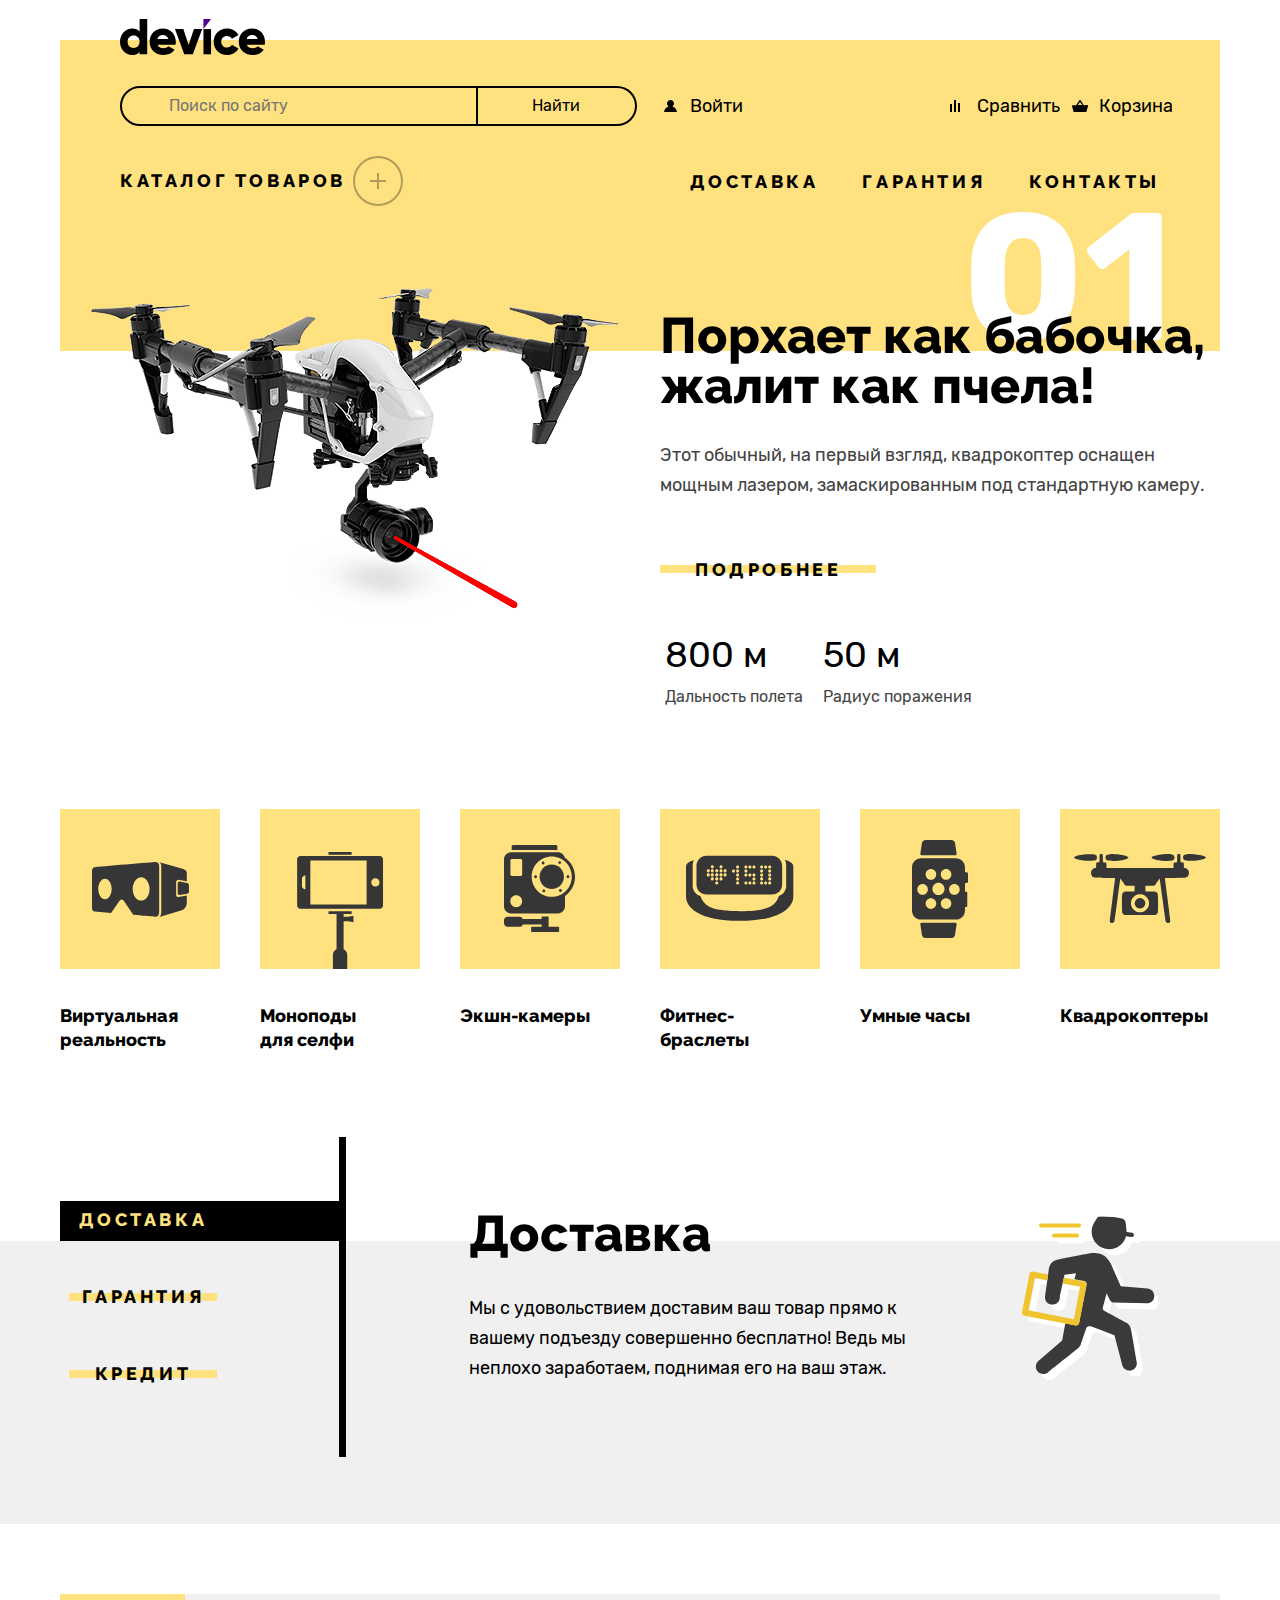
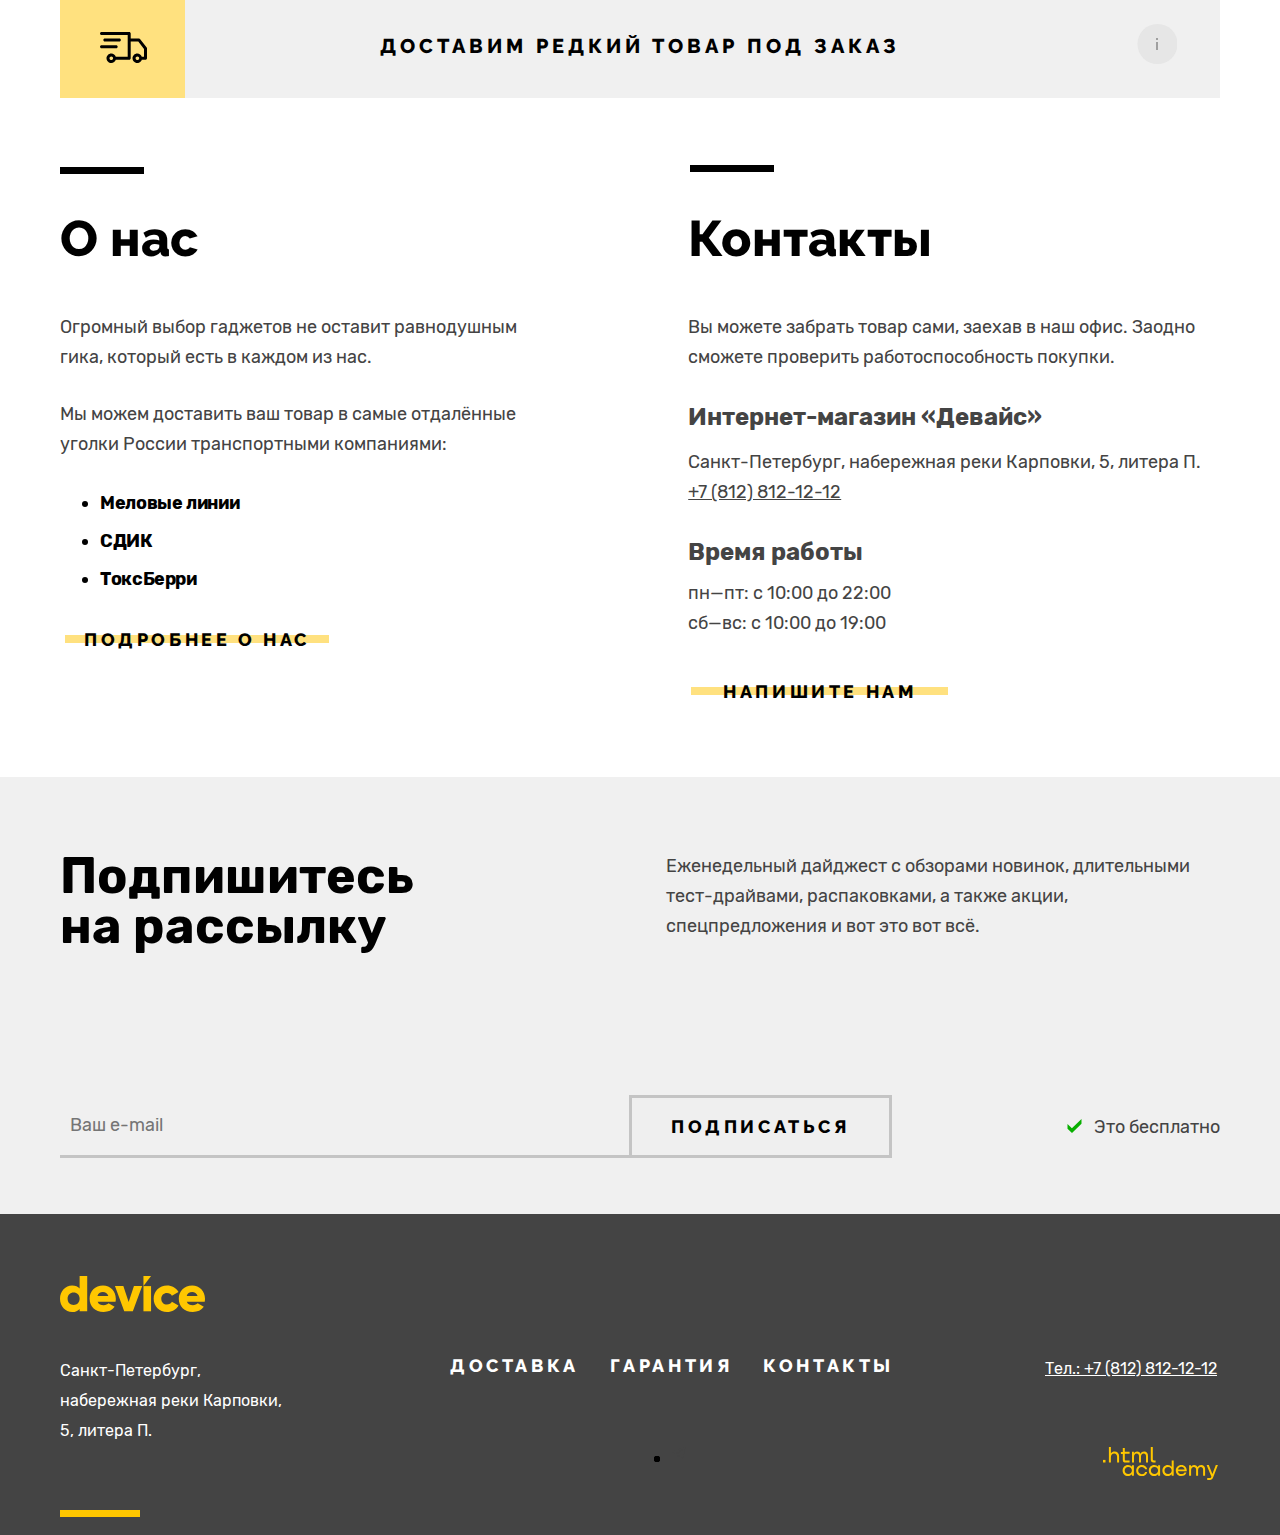
==== index.html @ f285e2df "all" ====
<!DOCTYPE html>
<html lang="ru">

<head>
  <meta charset="utf-8">
  <title>HTML Academy: Девайс</title>
  <link rel="stylesheet" href="styles/styles.css">
</head>

<body>
  <header class="page-header">
    <a class="logo-link" href="#">
      <img class="logo" src="images/logo_header.svg" alt="Логотип Device.">
    </a>
    <nav class="navigation">
      <div class="search-line">
        <form action="#" class="search-form">
          <input class="search-input" type="text" name="search-text" placeholder="Поиск по сайту">
          <button type="submit" class="search-button">Найти</button>
        </form>
        <ul class="user-menu">
          <li class="user-item-enter">
            <a href="" class="user-link user--enter">Войти</a>
          </li>
          <ul class="basket-item">
            <li class="user-item">
              <a href="" class="user-link user--compare">Сравнить</a>
            </li>
            <li class="user-item">
              <a href="" class="user-link user--basket">Корзина</a>
            </ul>
          </li>
        </ul>
      </div>
      <div class="navigation-block">
        <div class="catalog-block">
          <a href="#" class="catalog-link catalog--plus">Каталог товаров</a>
          <div class="subcatalog">
            <ul class="subcatalog-list">
              <li class="subcatalog-item">
                <a href="#" class="subcatalog-link">Виртуальная реальность</a>
              </li>
              <li class="subcatalog-item">
                <a href="#" class="subcatalog-link">Моноподы для cелфи</a>
              </li>
              <li class="subcatalog-item">
                <a href="#" class="subcatalog-link">Экшн-камеры</a>
              </li>
            </ul>
            <ul class="subcatalog-list">
              <li class="subcatalog-item">
                <a href="#" class="subcatalog-link">Фитнес-браслеты</a>
              </li>
              <li class="subcatalog-item">
                <a href="#" class="subcatalog-link">Умные часы</a>
              </li>
            </ul>
            <ul class="subcatalog-list">
              <li class="subcatalog-item">
                <a href="#" class="subcatalog-link">Квадрокоптеры</a>
              </li>
            </ul>
          </div>
        </div>
        <ul class="navigation-service">
          <li class="navigation-service-item">
            <a href="#" class="navigation-service-link">Доставка</a>
          </li>
          <li class="navigation-service-item">
            <a href="#" class="navigation-service-link">Гарантия</a>
          </li>
          <li class="navigation-service-item">
            <a href="#" class="navigation-service-link">Контакты</a>
          </li>
        </ul>
      </div>
    </nav>
  </header>
  <main class="main-index">
    <h1 class="visually-hidden">Магазин квадрокопторов Девайс</h1>
    <section class="welcome">
      <h2 class="visually-hidden">Предложения недели</h2>
      <div class="slider-container">
        <ul class="slider-list">
          <li class="slider-screen slider-screen-active">
            <span class="slider-number">01</span>
            <div class="slider-image-block">
              <img src="images/slider-1.png" alt="Кадрокоптер Девайс" class="slider-image" width="560" height="560">
            </div>
            <div class="slider-text-block">
              <p class="slider-text">Порхает как бабочка, жалит как пчела!</p>
              <p class="slider-description">Этот обычный, на первый взгляд, квадрокоптер оснащен мощным лазером,
                замаскированным под стандартную камеру. </p>
              <a href="" class="slider-link">Подробнее</a>
              <dl class="slider-parameters">
                <div class="slider-parameter">
                  <dt class="parameter-name">Дальность полета</dt>
                  <dd class="parameter-value">800 м</dd>
                </div>
                <div class="slider-parameter">
                  <dt class="parameter-name">Радиус поражения</dt>
                  <dd class="parameter-value">50 м</dd>
                </div>
              </dl>
            </div>
          </li>
          <li class="slider-screen">
            <span class="slider-number">02</span>
            <div class="slider-image-block">
              <img src="images/slider-2.png" alt="slider-2" class="slider-image" width="560px" height="560px">
            </div>
            <div class="slider-text-block">
              <p class="slider-text">Худеем правильно!</p>
              <p class="slider-description">Мотивирующие фитнес-браслеты помогут найти в себе силы не пропускать
                занятия и соблюдать диету.</p>
              <a href="" class="slider-link">Подробнее</a>
              <dl class="slider-parameters">
                <div class="slider-parameter">
                  <dt class="parameter-name">Без подзарядки</dt>
                  <dd class="parameter-value">48 часов</dd>
                </div>
              </dl>
            </div>
          </li>
          <li class="slider-screen">
            <span class="slider-number">03</span>
            <div class="slider-image-block">
              <img src="images/slider-3.png" alt="slider-3" class="slider-image" width="560px" height="560px">
            </div>
            <div class="slider-text-block">
              <p class="slider-text">Делай селфи, как Бен Стиллер!</p>
              <p class="slider-description">Самая длинная палка для селфи доступна в нашем магазине. Восемь (Восемь,
                Карл!) метров длиной и весом всего 5 кг.</p>
              <a href="" class="slider-link">Подробнее</a>
              <dl class="slider-parameters">
                <div class="slider-parameter">
                  <dt class="parameter-name">Длина палки</dt>
                  <dd class="parameter-value">8,5 м</dd>
                </div>
                <div class="slider-parameter">
                  <dt class="parameter-name">Вес палки</dt>
                  <dd class="parameter-value">5кг</dd>
                </div>
                <div class="slider-parameter">
                  <dt class="parameter-name">Материал</dt>
                  <dd class="parameter-value">Карбон</dd>
                </div>
              </dl>
            </div>
          </li>
        </ul>
        <button class="slider-left" type="button">
          <span class="visually-hidden">Показать предыдущий слайд</span>
        </button>
        <button class="slider-right" type="button">
          <span class="visually-hidden">Показать следующий слайд</span>
        </button>
        <ul class="bullits">
          <li class="bullit-item">
            <button class="button">
              <span class="visually-hidden">Открыть 1-й экран слайдера</span>
            </button>
          </li>
          <li class="bullit-item">
            <button class="button">
              <span class="visually-hidden">Открыть 2-й экран слайдера</span>
            </button>
          </li>
          <li class="bullit-item">
            <button class="button">
              <span class="visually-hidden">Открыть 3-й экран слайдера</span>
            </button>
          </li>
        </ul>
      </div>
    </section>
    <section class="assortment">
      <h2 class="visually-hidden">Ассортимент</h2>
      <ul class="assortment-list">
        <li class="assortment-item ">
          <a href="#" class="assortment-link assortment--vr">Виртуальная реальность</a>
        </li>
        <li class="assortment-item">
          <a href="#" class="assortment-link assortment--stick">Моноподы для&nbsp;селфи</a>
        </li>
        <li class="assortment-item">
          <a href="#" class="assortment-link  assortment--camera">Экшн-камеры</a>
        </li>
        <li class="assortment-item">
          <a href="#" class="assortment-link assortment--fitness">Фитнес-браслеты</a>
        </li>
        <li class="assortment-item">
          <a href="#" class="assortment-link assortment--watch">Умные часы</a>
        </li>
        <li class="assortment-item">
          <a href="#" class="assortment-link assortment--quadrocopter">Квадрокоптеры</a>
        </li>
      </ul>
    </section>
    <section class="delivery">
        <div class="delivery-box">
          <div class="delivery-flex-box">
            <h2 class="visually-hidden">Описание услуг</h2>
            <ul class="delivery-list">
              <span class="delivery-partition"></span>
              <li class="delivery-item">
                <button class="delivery-button delivery-button-current">Доставка</button>
              </li>
              <li class="delivery-item">
                <button class="delivery-button">Гарантия</button>
              </li>
              <li class="delivery-item">
                <button class="delivery-button">Кредит</button>
              </li>
            </ul>
            <ul class="delivery-screens">
              <li class="delivery-item delivery-item-active">
                <h3 class="delivery-title">Доставка</h3>
                <p class="delivery-text">Мы с удовольствием доставим ваш товар прямо
                  к вашему подъезду совершенно бесплатно! Ведь
                  мы неплохо заработаем, поднимая его на ваш этаж.</p>
              </li>
              <!--<li class="delivery-item">
              <h3 class="delivery-title"></h3>
              <p class="delivery-text"></p>
            </li>
            <li class="delivery-item">
              <h3 class="delivery-title"></h3>
              <p class="delivery-text"></p>!-->
              </li>
            </ul>
            <span class="delivery-active-image"></span>
          </div>
        </div>
    </section>
    <section class="delivery-rare">
      <a class="delivery-rare-link" href="">Доставим редкий товар под заказ</a>
    </section>
    <section class="info-contacts">
      <div class="info-contact">
        <section class="info">
          <h2 class="info-about">О нас</h2>
          <p class="info-description">Огромный выбор гаджетов не оставит равнодушным гика, который есть в каждом из
            нас.
          </p>
          <p class="info-description">Мы можем доставить ваш товар в самые отдалённые уголки России транспортными
            компаниями:</p>
          <ul class="info-list-more">
            <li class="info-item-more">
              Меловые линии
            </li>
            <li class="info-item-more">
              СДИК
            </li>
            <li class="info-item-more">
              ТоксБерри
            </li>
          </ul>
          <a class="info-more-detailed" href="#">Подробнее о нас</a>
        </section>
        <section class="contacts">
          <h2 class="contacts-title">Контакты</h2>
          <p class="contacts-text">Вы можете забрать товар сами, заехав в наш офис.
            Заодно сможете проверить работоспособность покупки. </p>
          <h3 class="contacts-desc">Интернет-магазин «Девайс»</h3>
          <address>
            <p class="contacts-address">Санкт-Петербург, набережная реки Карповки, 5, литера П.</p>
            <a class="contacts-phone" href="tel:+78128121212">+7 (812) 812-12-12</a>
            <h3 class="contacts-time">Время работы</h3>
            <ul class="contacts-list">
              <li class="contacts-item-time">пн—пт: с 10:00 до 22:00</li>
              <li class="contacts-item-time">сб—вс: с 10:00 до 19:00</li>
            </ul>
            <a class="contacts-button" href="#">Напишите нам</a>
          </address>
        </section>
      </div>
    </section>
    <section class="mailing">
      <div class="mailing-width">
        <div class="mailing-text-title">
          <h2 class="visually-hidden">Рассылка</h2>
          <h3 class="mailing-title">Подпишитесь на рассылку</h3>
          <p class="mailing-text">Еженедельный дайджест с обзорами новинок, длительными тест-драйвами, распаковками, а
            также акции, спецпредложения и вот это вот всё.</p>
        </div>
        <div class="mailing-button-free">
          <form class="mailing-form" action="https://echo.htmlacademy.ru/" method="post">
            <input class="email-input" name="email" type="text" placeholder="Ваш e-mail" required>
            <button type="submit" class="mailing-button">Подписаться</button>
          </form>
          <p class="mailing-free">Это бесплатно</p>
        </div>
      </div>
    </section>
  </main>
  <footer class="page-footer">
    <div class="page-footer-width">
      <div class="page-footer-box">
        <section class="page-footer-address">
          <img class="page-footer-logo" src="images/logo_footer.svg" alt="Логотип Device.">
          <address class="page-footer-address-more">Санкт-Петербург, набережная реки Карповки, 5, литера П.</address>
          <span class="footer-strip"></span>
        </section>
        <section class="footer-navigation-social">
          <ul class="footer-navigation-list footer-navigation-contacts">
            <li class="footer-navigation-item">
              <a class=footer-navigation-link href="#">Доставка</a>
            </li>
            <li class="footer-navigation-item">
              <a class=footer-navigation-link href="#">Гарантия</a>
            </li>
            <li class="footer-navigation-item">
              <a class=footer-navigation-link href="#">Контакты</a>
            </li>
          </ul>
          <ul class="footer-social-list">
            <li class="footer-social-item">
              <a class="footer-button" href="#">
                <span class="visually-hidden">Телеграм</span>
              </a>
            </li>
            <li class="footer-social-item">
              <a class="button" href="#">
                <span class="visually-hidden">YouTube</span>
              </a>
            </li>
            <li class="footer-social-item">
              <a class="button" href="#">
                <span class="visually-hidden">Твитер</span>
              </a>
            </li>
          </ul>
        </section>
        <ul class="footer-phone">
          <li class="footer-phone-item">
            <a class="contacts-phone" href="tel:+78128121212">Тел.: +7 (812) 812-12-12</a>
          </li>
          <li class="footer-phone-item">
            <a class="htmlacademy-link" href="https://htmlacademy.ru/"></a>
          </li>
        </ul>
      </div>
    </div>
  </footer>
</body>

</html>
---- styles/styles.css ----
@font-face {
  font-family: "Raleway";
  font-style: normal;
  font-weight: 800;
  src: url("../fonts/raleway/raleway-800.woff2") format("woff2");
  font-display: swap;
}

@font-face {
  font-family: "Rubik";
  font-style: normal;
  font-weight: 700;
  src: url("../fonts/rubik/rubik-700.woff2") format("woff2");
  font-display: swap;
}

@font-face {
  font-family: "Rubik";
  font-style: normal;
  font-weight: 400;
  src: url("../fonts/rubik/rubik-400.woff2") format("woff2");
  font-display: swap;
}

html {
  height: 100%;
}

body {
  display: flex;
  flex-direction: column;
  min-height: 100%;
  font-family: "Rubik", "Arial", sans-serif;
  font-size: 18px;
  font-weight: 400;
  line-height: 30px;
  margin: 0;
  padding: 0;
}

.visually-hidden {
  position: absolute;
  width: 1px;
  height: 1px;
  margin: -1px;
  border: 0;
  padding: 0;
  white-space: nowrap;
  clip-path: inset(100%);
  clip: rect(0 0 0 0);
  overflow: hidden;
}

.page-header {
  background-color: #ffe17f;
  width: 1160px;
  margin: 0 auto;
  position: relative;
  padding: 86px 0 0 0;
  z-index: 50;
}

.page-header::before {
  content: "";
  width: 100%;
  height: 40px;
  position: absolute;
  top: 0;
  left: 0;
  background-color: #ffffff;
}

.logo-link {
  position: absolute;
  top: 19px;
  left: 60px;
}

.logo {
}

.navigation {
  width: 1040px;
  margin: 0 auto;
}

.search-line {
  display: flex;
  margin-bottom: 30px;
  align-items: center;
}

.search-form {
  display: flex;
  width: 517px;
}

.search-input {
  width: 359px;
  min-height: 40px;
  border: 2px solid #000000;
  border-radius: 20px 0 0 20px;
  background-color: #ffe17f;
  padding: 3px 47px;
  box-sizing: border-box;
  font-family: "Rubik", sans-serif;
  font-size: 16px;
  font-weight: 400;
  line-height: 20px;
  display: block;
}

.search-input:focus {
  outline: none;
}

.search-button {
  display: block;
  width: 160px;
  background-color: #ffe17f;
  border: 2px solid #000000;
  border-left: none;
  border-radius: 0 20px 20px 0;
  font-family: "Rubik", sans-serif;
  font-size: 16px;
  font-weight: 400;
  line-height: 20px;
  cursor: pointer;
}

.user-menu {
  margin: 0;
  padding: 0;
  list-style: none;
  display: flex;
  align-items: flex-start;
}

.user-item-enter {
  width: 214px;
  display: flex;
  margin-left: 26px;
}

.basket-item {
  display: flex;
  width: 256px;
  flex-wrap: wrap;
  justify-content: flex-end;
  list-style: none;
}

.user-item {
  /* width: 231px; */
  /* display: flex; */
  /* justify-content: end; */
  margin-left: 12px;
}

.user-link {
  color: #000000;
  text-decoration: none;
  position: relative;
  display: block;
  padding-left: 27px;
}

.user-link::after {
  content: "";
  top: 9px;
  left: 0;
  width: 16px;
  height: 12px;
  position: absolute;
  background-color: #ffe17f;
  background-repeat: no-repeat;
}

.user--enter::after {
  background-image: url("../images/icons-navigation/icons_enter.svg");
}

.user--compare::after {
  background-image: url("../images/icons-navigation/icons_compare.svg");
}

.user--basket::after {
  background-image: url("../images/icons-navigation/icons_basket.svg");
}

.navigation-block {
  display: flex;
  justify-content: space-between;
}

.catalog-block {
  /* display: flex; */
  position: relative;
}

.catalog-link {
  color: #000000;
  text-decoration: none;
  font-family: "Raleway";
  font-size: 18px;
  font-weight: 800;
  letter-spacing: 3.6px;
  text-transform: uppercase;
  align-self: flex-end;
  position: relative;
  display: inline-block;
  padding: 10px 50px 10px 0;
  min-height: 50px;
  box-sizing: border-box;
}

.catalog-link::after {
  content: "";
  top: 0;
  right: -7px;
  width: 50px;
  height: 50px;
  position: absolute;
  background-color: #ffe17f;
}

.catalog--plus::after {
  background-image: url("../images/plus.svg");
}

.subcatalog {
  display: none;
  position: absolute;
  z-index: 29;
  background: #ffe17f;
  width: 1160px;
  left: -60px;
  top: 100%;
  padding: 0 0 70px 60px;
  box-sizing: border-box;
  gap: 30px;
}

.catalog-block:hover .subcatalog,
.catalog-block:focus-within .subcatalog {
  display: flex;
  padding-top: 14px;
}

.subcatalog-list {
  margin: 0;
  padding: 0;
  list-style: none;
}

.subcatalog-item {
}

.subcatalog-link {
  color: #000000;
  text-decoration: none;
}

.navigation-service {
  margin: 0;
  padding: 0;
  list-style: none;
  display: flex;
  justify-content: flex-end;
  width: 600px;
  gap: 20px 44px;
  flex-wrap: wrap;
}

.navigation-service-item {
}

.navigation-service-link {
  text-decoration: none;
  color: #000000;
  text-transform: uppercase;
  font-family: "Raleway", sans-serif;
  font-size: 18px;
  font-weight: 800;
  letter-spacing: 3.6px;
  padding-top: 11px;
  display: block;
}

.main-index {
}

.welcome {
  width: 1160px;
  margin: 0 auto;
  padding-bottom: 50px;
}

.slider-container {
}

.slider-list {
  margin: 0;
  padding: 0;
  list-style: none;
}

.slider-screen {
  display: none;
  position: relative;
}

.slider-screen-active {
  display: flex;
}

.slider-number {
  height: 145px;
  width: 100%;
  position: absolute;
  top: 0px;
  left: 0;
  background-color: #ffe17f;
  text-align: right;
  color: #ffffff;
  font-family: "Rubik", sans-serif;
  font-size: 180px;
  font-weight: 700;
  line-height: 30px;
  display: flex;
  justify-content: flex-end;
  align-items: center;
  box-sizing: border-box;
  padding-right: 47px;
}

.slider-image-block {
  padding-right: 40px;
  z-index: 20;
  position: relative;
}

.slider-image {
  margin-top: -16px;
}

.slider-text-block {
  z-index: 20;
  position: relative;
  margin-top: 105px;
}

.slider-text {
  margin: 0;
  font-family: "Raleway", sans-serif;
  font-size: 50px;
  font-weight: 800;
  line-height: 50px;
  color: #000000;
  margin-bottom: 29px;
}

.slider-description {
  font-style: normal;
  font-weight: 400;
  line-height: 30px;
  margin: 0;
  color: #444444;
  margin-bottom: 55px;
}

.slider-link {
  list-style: none;
  color: #000000;
  text-decoration: none;
  font-family: "Raleway", sans-serif;
  font-weight: 800;
  letter-spacing: 3.6px;
  text-transform: uppercase;
  position: relative;
  display: inline-block;
  margin-bottom: 50px;
  padding: 0 35px;
}

.slider-link::after {
  content: "";
  position: absolute;
  top: 10px;
  left: 0;
  z-index: -1;
  width: 100%;
  height: 8px;
  flex-shrink: 0;
  background-color: #ffe17f;
}

.slider-link:hover::after {
  transition: transform 0.2s ease-in-out 0.1s;
  content: "";
  position: absolute;
  top: -5px;
  left: 0;
  z-index: -1;
  width: 100%;
  height: 40px;
  flex-shrink: 0;
  background-color: #ffe17f;
}

.slider-link:active::after {
  transition: transform 0.1s ease;
  content: "";
  position: absolute;
  top: -5px;
  left: 0px;
  z-index: -1;
  width: 100%px;
  height: 40px;
  flex-shrink: 0;
  background-color: #ffcc33;
}

.slider-parameters {
  display: flex;
  flex-wrap: wrap;
  margin: 5px;
}

.slider-parameter {
  margin-right: 20px;
  display: flex;
  flex-direction: column;
}

.parameter-name {
  color: #444444;
  font-family: "Rubik", sans-serif;
  font-size: 16px;
  font-weight: 400;
  margin-top: 12px;
}

.parameter-value {
  margin: 0;
  font-family: "Rubik", sans-serif;
  font-size: 36px;
  font-weight: 400;
  order: -1;
}

.slider-left {
  display: none;
}

.slider-right {
  display: none;
}

.bullits {
  margin: 0;
  padding: 0;
}

.bullit-item {
  list-style: none;
}

.button {
  display: none;
}

.assortment {
  padding-bottom: 157px;
  width: 1160px;
  margin: 0 auto;
}

.assortment-list {
  padding: 0;
  margin: 0;
  list-style: none;
  display: flex;
  justify-content: flex-start;
  gap: 40px;
  flex-wrap: wrap;
}

/* .assortment-list li {
  flex-grow: 1;

} */

.assortment-item {
  width: 160px;
}

.assortment-link {
  text-decoration: none;
  font-weight: 800;
  line-height: 24px;
  color: #000000;
  font-family: "Raleway", sans-serif;
  display: block;
  padding: 195px 0 0;
  position: relative;
}

.assortment-link::before {
  content: "";
  width: 160px;
  height: 160px;
  background-color: #ffe17f;
  position: absolute;
  top: 0;
  left: 0;
  background-position: 0 0;
  background-repeat: no-repeat;
}

.assortment--vr::before {
  background-image: url("../images/assort/vr.svg");
}

.assortment--stick::before {
  background-image: url("../images/assort/selfie.svg");
}

.assortment--camera::before {
  background-image: url("../images/assort/camera.svg");
}

.assortment--fitness::before {
  background-image: url("../images/assort/fitness.svg");
}

.assortment--watch::before {
  background-image: url("../images/assort/watch.svg");
}

.assortment--quadrocopter::before {
  background-image: url("../images/assort/quadrocopter.svg");
}

.delivery {
  position: relative;
  margin-bottom: 70px;
}

.delivery::after {
  background-color: #f0f0f0;
  content: "";
  top: 0;
  right: 0;
  position: absolute;
  width: 100%;
  height: 100%;
  z-index: -2;
}

.delivery::before {
  position: absolute;
  content: "";
  width: 100%;
  height: 32px;
  top: 0;
  left: 0;
  z-index: -1;
  background-color: #ffffff;
}

.delivery-box {
  width: 1160px;
  margin: auto;
  padding-bottom: 140px;
  position: relative;
  padding-left: 17px;
}

.delivery-flex-box {
  display: flex;
  justify-content: space-between;
  position: relative;
}

.delivery-list {
  margin: 0;
  padding: 0;
  list-style: none;
  position: relative;
}

.delivery-partition {
  position: absolute;
  background-color: #000000;
  width: 7px;
  height: 320px;
  flex-shrink: 0;
  top: -72px;
  left: 270px;
}

.delivery-item {
  display: flex;
  flex-direction: column;
  justify-content: center;
}

.delivery-item:not(:last-child) {
  margin-bottom: 56px;
}

.delivery-button {
  font-family: "Raleway", sans-serif;
  font-size: 18px;
  font-weight: 800;
  letter-spacing: 3.6px;
  text-transform: uppercase;
  border: none;
  background: none;
  position: relative;
  padding: 0 10px 0 10px;
}

.delivery-button::after {
  content: "";
  top: 7px;
  left: 0px;
  width: 100%;
  height: 8px;
  position: absolute;
  background-color: #ffe17f;
  z-index: -1;
}

.delivery-button.delivery-button-current {
  color: #ffe17f;
}

.delivery-button.delivery-button-current::after {
  color: #ffe17f;
  content: "";
  top: -8px;
  left: -9px;
  width: 280px;
  height: 40px;
  flex-shrink: 0;
  position: absolute;
  background-color: #000000;
  z-index: -1;
}

.delivery-screens {
  margin: 0;
  padding: 0;
  list-style: none;
  position: relative;
  margin-right: 56px;
}

.delivery-screens::before {
  content: "";
  position: absolute;
  top: 10px;
  left: 200px;
}

.delivery-item-active {
}

.delivery-title {
  margin: 0;
  font-family: "Raleway", sans-serif;
  font-size: 50px;
  font-style: normal;
  font-weight: 800;
  line-height: 50px;
  margin-bottom: 34px;
}

.delivery-title-active {
}

.delivery-text {
  margin: 0;
  width: 452px;
  min-height: 90px;
  font-family: "Rubik", sans-serif;
  font-size: 18px;
  font-style: normal;
  font-weight: 400;
  line-height: 30px;
}

.delivery-active-image {
  position: relative;
}

.delivery-active-image::after {
  position: absolute;
  content: "";
  top: 7px;
  right: 71px;
  width: 136px;
  height: 164px;
  flex-shrink: 0;
}
.delivery-active-image::after {
  background-image: url("../images/delivery.svg");
}

.delivery-rare {
  display: flex;
  position: relative;
  justify-content: center;
  margin: 0 auto;
  width: 1160px;
  background-color: #f0f0f0;
  margin-bottom: 110px;
}

.delivery-rare-link {
  font-family: "Raleway", sans-serif;
  font-size: 20px;
  font-weight: 800;
  line-height: normal;
  letter-spacing: 4px;
  color: #000000;
  text-transform: uppercase;
  display: block;
  text-decoration: none;
  padding: 40px 0;
}

.delivery-rare-link::before {
  content: "";
  position: absolute;
  top: 0;
  left: 0;
  width: 125px;
  height: 104px;
  flex-shrink: 0;
  z-index: 0;
  background-color: #ffe17f;
  background-position: 40px 38px;
  background-repeat: no-repeat;
}

.delivery-rare-link::before {
  background-image: url("../images/delivery-car.svg");
}

.delivery-rare-link::after {
  content: "";
  position: absolute;
  top: 30px;
  right: 43px;
  width: 40px;
  height: 40px;
  flex-shrink: 0;
  z-index: 0;
  background-repeat: no-repeat;
}

.delivery-rare-link::after {
  background-image: url("../images/Frame_exclamation.svg");
}

.info-contacts {
  margin: 0 auto;
  width: 1160px;
  padding-bottom: 70px;
}

.info-contact {
  display: flex;
  gap: 108px;
}

.info {
  margin-top: 6px;
}

.info-about {
  margin: 0;
  padding: 0;
  font-size: 50px;
  font-family: "Raleway", sans-serif;
  font-weight: 800;
  line-height: 50px;
  margin-bottom: 48px;
  position: relative;
}

.info-about::after {
  position: absolute;
  content: "";
  top: -47px;
  left: 0px;
  background-color: #000000;
  width: 84px;
  height: 7px;
  flex-shrink: 0;
}

.info-description {
  margin: 0;
  line-height: 30px;
  color: #444444;
  margin-bottom: 27px;
}

.info-list-more {
  margin: 0;
  margin-bottom: 28px;
  font-weight: 700;
  line-height: 35px;
  letter-spacing: -0.36px;
}

.info-ltem-more {
}

.info-item-more:not(:last-child) {
  margin-bottom: 3px;
}

.info-more-detailed {
  color: #000000;
  text-decoration: none;
  font-family: "Raleway", sans-serif;
  font-weight: 800;
  text-transform: uppercase;
  position: relative;
  padding: 0 19px;
  display: inline-block;
  letter-spacing: 3.6px;
  margin: 0;
  margin-left: 5px;
}

.info-more-detailed::after {
  content: "";
  position: absolute;
  top: 10px;
  left: 0;
  z-index: -1;
  width: 100%;
  height: 8px;
  flex-shrink: 0;
  background-color: #ffe17f;
}

.contacts {
  padding-left: 40px;
  padding-top: 6px;
}

.contacts-title {
  margin: 0;
  padding: 0;
  font-family: "Raleway", sans-serif;
  font-size: 50px;
  font-weight: 800;
  line-height: 50px;
  margin-bottom: 48px;
  position: relative;
}

.contacts-title::after {
  position: absolute;
  content: "";
  top: -49px;
  left: 2px;
  background-color: #000000;
  width: 84px;
  height: 7px;
  flex-shrink: 0;
}

.contacts-text {
  margin: 0;
  padding: 0;
  color: #444444;
  margin-bottom: 30px;
}

.contacts-desc {
  margin: 0;
  margin-bottom: 15px;
  padding: 0;
  font-size: 24px;
  font-style: normal;
  font-weight: 700;
  line-height: 30px;
  color: #444444;
}

.contacts-address {
  margin: 0;
  padding: 0;
  color: #444444;
  font-style: normal;
}

.contacts-phone {
  color: #444444;
  margin-bottom: 30px;
  display: block;
  font-style: normal;
}

.contacts-time {
  color: #444444;
  font-size: 24px;
  font-weight: 700;
  margin: 0;
  padding: 0;
  font-style: normal;
}

.contacts-list {
  margin: 0;
  padding: 0;
  padding-top: 11px;
  list-style: none;
  color: #444444;
  margin-bottom: 39px;
}

.contacts-item-time {
  font-style: normal;
}

.contacts-button {
  color: #000000;
  text-decoration: none;
  font-family: "Raleway", sans-serif;
  font-weight: 800;
  text-transform: uppercase;
  position: relative;
  margin: 0;
  display: inline-block;
  font-style: normal;
  letter-spacing: 3.6px;
  padding: 0 32px;
  margin-left: 3px;
}

.contacts-button::after {
  content: "";
  position: absolute;
  top: 10px;
  left: 0;
  z-index: -1;
  width: 100%;
  min-height: 8px;
  flex-shrink: 0;
  background-color: #ffe17f;
}

.mailing {
  background-color: #f0f0f0;
  padding-top: 74px;
  padding-bottom: 56px;
}

.mailing-width {
  margin: 0 auto;
  width: 1160px;
}

.mailing-text-title {
  display: flex;
  margin-bottom: 144px;
}

.mailing-title {
  margin: 0;
  padding: 0;
  font-size: 50px;
  font-weight: 800;
  line-height: 50px;
  margin-right: 252px;
}

.mailing-text {
  margin: 0;
  padding: 0;
  color: #444444;
  font-family: "Rubik", sans-serif;
  font-size: 18px;
  font-style: normal;
  font-weight: 400;
  line-height: 30px;
}

.mailing-button-free {
  display: flex;
  justify-content: space-between;
}

.mailing-form {
  display: flex;
}

.email-input {
  width: 557px;
  border: none;
  border-bottom: 3px solid #c4c4c4;
  min-height: 40px;
  background-color: #f0f0f0;
  font-family: "Rubik", sans-serif;
  font-size: 18px;
  font-weight: 400;
  line-height: 30px;
  padding-left: 10px;
  color: #444444;
}

input.email-input[type="text"]::placeholder {
  font-family: "Rubik", sans-serif;
  font-size: 18px;
  font-weight: 400;
  line-height: 30px;
}

.mailing-button {
  font-size: 18px;
  font-weight: 800;
  color: #000000;
  border: 3px solid #c4c4c4;
  text-transform: uppercase;
  padding: 18px 39px;
  text-align: center;
  letter-spacing: 3.6px;
  font-family: "Raleway", sans-serif;
  cursor: pointer;
}

.mailing-button:hover {
  font-size: 18px;
  font-weight: 800;
  color: #ffffff;
  border: 3px solid #000000;
  text-transform: uppercase;
  padding: 18px 39px;
  text-align: center;
  letter-spacing: 3.6px;
  font-family: "Raleway", sans-serif;
  cursor: pointer;
  background-color: #000000;
}

.mailing-button:focus {
}

.mailing-button:active {
  color: rgba(255, 255, 255, 0.3);
}

.mailing-free {
  color: #444444;
  padding: 0;
  margin: 0;
  position: relative;
  align-self: center;
}

.mailing-free::after {
  content: "";
  position: absolute;
  top: 6px;
  left: -28px;
  width: 16px;
  height: 16px;
}

.mailing-free::after {
  background-image: url("../images/tick-big\ 1.svg");
}

.page-footer {
  background-color: #444444;
}

.page-footer a {
  color: #ffffff;
  text-decoration: none;
}

.page-footer-width {
  width: 1160px;
  margin: 0 auto;
}

.page-footer-box {
  display: flex;
  justify-content: space-between;
}

.page-footer-address {
  width: 239px;
  min-height: 182px;
  flex-shrink: 0;
  margin-top: 62px;
}

.page-footer-logo {
  margin-bottom: 35px;
}

.page-footer-address-more {
  font-size: 16px;
  font-style: normal;
  color: #ffffff;
  flex-wrap: wrap;
}

.footer-strip {
  position: relative;
}

.footer-strip::after {
  content: "";
  position: absolute;
  top: 64px;
  left: 0;
  width: 80px;
  height: 7px;
  flex-shrink: 0;
  background-color: #ffc700;
}

.footer-navigation-social {
  display: flex;
  width: 444px;
  min-height: 123px;
  flex-direction: column;
  padding-bottom: 61px;
  padding-top: 137px;
}

.footer-navigation-list {
  margin: 0;
  padding: 0;
  list-style: none;
  display: flex;
  justify-content: space-between;
  padding-bottom: 62px;
  flex-wrap: wrap;
}

.footer-navigation-item {
}

.footer-navigation-link {
  font-family: "Raleway", sans-serif;
  font-size: 18px;
  font-weight: 800;
  line-height: normal;
  letter-spacing: 3.6px;
  text-transform: uppercase;
}

.footer-social-list {
  margin: 0;
  padding: 0;
  display: flex;
  justify-content: center;
}

.footer-social-item {
}

.footer-button {
  position: relative;
}

.footer-button::after {
  content: "";
  position: absolute;
  top: 0;
  left: 0;
  width: 14px;
  height: 12px;
  flex-shrink: 0;
}

.footer-button::after {
  background-image: url("../images/icons-telegram.svg");
}

.footer-phone {
  margin: 0;
  padding: 0;
  list-style: none;
  width: 175px;
  height: 116px;
  flex-shrink: 0;
  padding-bottom: 65px;
  padding-top: 140px;
}

.footer-phone-item-tel {
}

.footer-phone-item {
}

li .contacts-phone {
  font-size: 16px;
  text-decoration: underline;
}

.htmlacademy-link {
  position: relative;
}

.htmlacademy-link::after {
  position: absolute;
  width: 115px;
  height: 33px;
  content: "";
  top: 33px;
  left: 58px;
}

.htmlacademy-link::after {
  background-image: url("../images/html_academy_footer.svg");
}

.main-inner {
}

.navigation-main {
  width: 1079px;
  margin: 0 auto;
  padding-top: 35px;
  position: relative;
}

.yellow-line {
  position: absolute;
  content: "";
  width: 1160px;
  height: 19px;
  top: 0;
  right: -41px;
  background-color: #ffe17f;
}

.navigation-main-block {
  position: relative;
  display: flex;
  flex-direction: column;
  align-items: flex-start;
  gap: 10px;
  padding: 20px 0 34px 20px;
}

.navigation-title {
  margin: 0;
  font-family: "Raleway", sans-serif;
  font-size: 50px;
  font-style: normal;
  font-weight: 800;
  line-height: 50px;
}

.navigation-list {
  display: flex;
  list-style: none;
  margin: 0;
  padding: 0;
}

.navigation-item {
  position: relative;
}

.navigation-item:not(:last-child) {
  padding-right: 36px;
}

.navigation-item:not(:last-child)::after {
  position: absolute;
  content: "";
  width: 4px;
  height: 7px;
  right: 15px;
  top: 12px;
  background-repeat: no-repeat;
}

.navigation-item:not(:last-child)::after {
  background-image: url("../images/arrow.svg");
}

.navigation-link {
  text-decoration: none;
  color: #000000;
  font-family: "Rubik", sans-serif;
  font-size: 16px;
  font-style: normal;
  font-weight: 400;
  line-height: 20px;
}

.catalog {
  background-color: #f0f0f0;
}

.catalog-size {
  width: 1160px;
  margin: 0 auto;
}

.catalog-blocks {
  display: grid;
  grid-template-columns: 320px 840px;
}

.filter-block {
  margin-left: 40px;
}

.catalog-filter {
}

.catalog-title {
  margin: 0;
  padding: 25px 0;
  font-family: "Raleway", sans-serif;
  font-size: 16px;
  font-weight: 800;
  line-height: normal;
  letter-spacing: 3.2px;
  text-transform: uppercase;
}

.catalog-sum {
  font-family: "Rubik", sans-serif;
  font-size: 18px;
  font-style: normal;
  font-weight: 700;
  line-height: 20px;
  letter-spacing: -0.36px;
  position: relative;
}

.catalog-sum::after {
  background-color: #000000;
  position: absolute;
  content: "";
  width: 200px;
  height: 2px;
  top: -12px;
  left: 0;
}

.catalog-color {
  margin: 0;
  margin-bottom: 35px;
  border: none;
  padding: 0;
  position: relative;
}

.catalog-color::after {
  background-color: #000000;
  position: absolute;
  content: "";
  width: 200px;
  height: 2px;
  top: -48px;
  left: 0;
}

.catalog-color-title {
  margin-bottom: 20px;
  font-family: "Rubik", sans-serif;
  font-size: 18px;
  font-weight: 700;
  line-height: 20px;
  letter-spacing: -0.36px;
}

.catalog-color-list {
  list-style: none;
  margin: 0;
  padding: 0;
}

.catalog-color-item {
  font-family: "Rubik", sans-serif;
  font-size: 16px;
}

.control {
}
.control-input {
}

.catalog-parametr {
  margin: 0;
  margin-bottom: 35px;
  border: none;
  padding: 0;
}

.catalog-parametr-title {
  margin-bottom: 20px;
  font-family: "Rubik", sans-serif;
  font-size: 18px;
  font-weight: 700;
  line-height: 20px;
  letter-spacing: -0.36px;
  position: relative;
}

.catalog-parametr-title::after {
  background-color: #000000;
  position: absolute;
  content: "";
  width: 200px;
  height: 2px;
  top: -18px;
  left: 0;
}

.catalog-parametr-list {
  list-style: none;
  margin: 0;
  padding: 0;
}

.catalog-parametr-item {
  font-family: "Rubik", sans-serif;
  font-size: 16px;
}

.conrtol-parametr {
}

.control-input {
}

.button-show {
  display: inline;
  text-align: center;
  cursor: pointer;
  width: 210px;
  border: none;
  font-family: "Raleway", sans-serif;
  font-size: 18px;
  font-weight: 800;
  line-height: normal;
  letter-spacing: 3.6px;
  text-transform: uppercase;
  position: relative;
  z-index: 10;
}

.button-show::after {
  position: absolute;
  content: "";
  top: 7px;
  left: 0px;
  z-index: -2;
  width: 210px;
  height: 8px;
  flex-shrink: 0;
  background-color: #ffe17f;
}

.product-block {
}

.product-sorting {
  display: flex;
  justify-content: space-between;
  padding: 10px 40px;
}

.product-title-sorting {
  font-family: "Raleway", sans-serif;
  font-size: 16px;
  font-weight: 800;
  letter-spacing: 3.2px;
  text-transform: uppercase;
}

.select-control {
  height: 30px;
  align-self: center;
  font-family: "Rubik", sans-serif;
  font-size: 18px;
  font-style: normal;
  font-weight: 400;
  line-height: 30px;
  border: none;
  background-color: #f0f0f0;
}

.popular {
}

.cheap {
}

.expensive {
}

.button-up {
  position: relative;
}

.button-up::after {
  position: absolute;
  content: "";
  width: 30px;
  height: 30px;
  left: 50px;
  top: 18px;
  background-repeat: no-repeat;
  background-color: #f0f0f0;
  background-position: 9px 8px;
}

.button-up::after {
  background-image: url("../images/sort-up.svg");
}

.button-down {
  position: relative;
}

.button-down::after {
  position: absolute;
  content: "";
  width: 30px;
  height: 30px;
  left: -66px;
  top: 18px;
  background-repeat: no-repeat;
  background-color: #f0f0f0;
  background-position: 9px 8px;
}

.button-down::after {
  background-image: url("../images/sort-down.svg");
}

.background-product {
  background-color: #ffffff;
  padding: 70px 40px 78px 40px;
}

.product-image-block {
  display: grid;
  grid-template-columns: 360px 360px;
  gap: 44px;
  padding-bottom: 44px;
}

.product-list {
  margin: 0;
  padding: 0;
  list-style: none;
}

.product-item {
}

.product-image {
  margin-bottom: 32px;
}

.product-link {
  text-decoration: none;
  color: #000000;
  display: flex;
  flex-wrap: wrap;
  width: 360px;
  min-height: 40px;
  justify-content: space-between;
  align-items: flex-start;
}

.product-title {
  margin: 0;
  padding: 0;
  flex-basis: 0;
  font-family: "Rubik", sans-serif;
  font-size: 18px;
  font-style: normal;
  font-weight: 700;
  line-height: 20px;
  letter-spacing: -0.36px;
}

.product-price {
  color: #444444;
  margin: 0;
  padding: 0;
  font-family: "Rubik", sans-serif;
  font-size: 18px;
  font-weight: 400;
  line-height: normal;
}

.download-more {
  display: inline;
  padding: 18px 39px;
  text-align: center;
  width: 760px;
  border: 3px solid #e5e5e5;
  background-color: #ffffff;
  color: #000000;
  font-family: "Raleway", sans-serif;
  font-size: 16px;
  font-weight: 800;
  line-height: normal;
  letter-spacing: 3.2px;
  text-transform: uppercase;
  cursor: pointer;
  margin-bottom: 44px;
}

.pagination {
  padding: 0;
  margin: 0;
  background-color: #ebebeb;
  display: flex;
  justify-content: space-between;
  list-style: none;
  min-height: 71px;
  align-items: center;
}

.pagination-item {
}

.pagination-link {
  text-decoration: none;
}

.pagination-link.pagination-prev.pagination-disabled {
  color: #444444;
  opacity: 0.3;
  padding: 25px;
  font-family: "Raleway", sans-serif;
  font-size: 18px;
  font-weight: 800;
  line-height: normal;
  letter-spacing: 3.6px;
  text-transform: uppercase;
  cursor: pointer;
}

.pagination-number {
  display: flex;
  justify-content: space-between;
  padding: 0;
  margin: 0;
  margin-top: 13px;
  cursor: pointer;
}

.pagination-item-number {
  list-style: none;
  width: 40px;
  height: 40px;
  text-align: center;
}

.pagination-link-number {
  text-decoration: none;
  color: #444444;
  font-family: "Rubik", sans-serif;
  font-size: 16px;
  font-style: normal;
  font-weight: 400;
  line-height: 20px;
  opacity: 0.6;
}

.pagination-link-number.pagination-current {
}

.pagination-link.pagination-next {
  font-family: "Raleway", sans-serif;
  font-size: 18px;
  font-style: normal;
  font-weight: 800;
  line-height: normal;
  letter-spacing: 3.6px;
  text-transform: uppercase;
  padding: 25px;
  color: #000000;
}
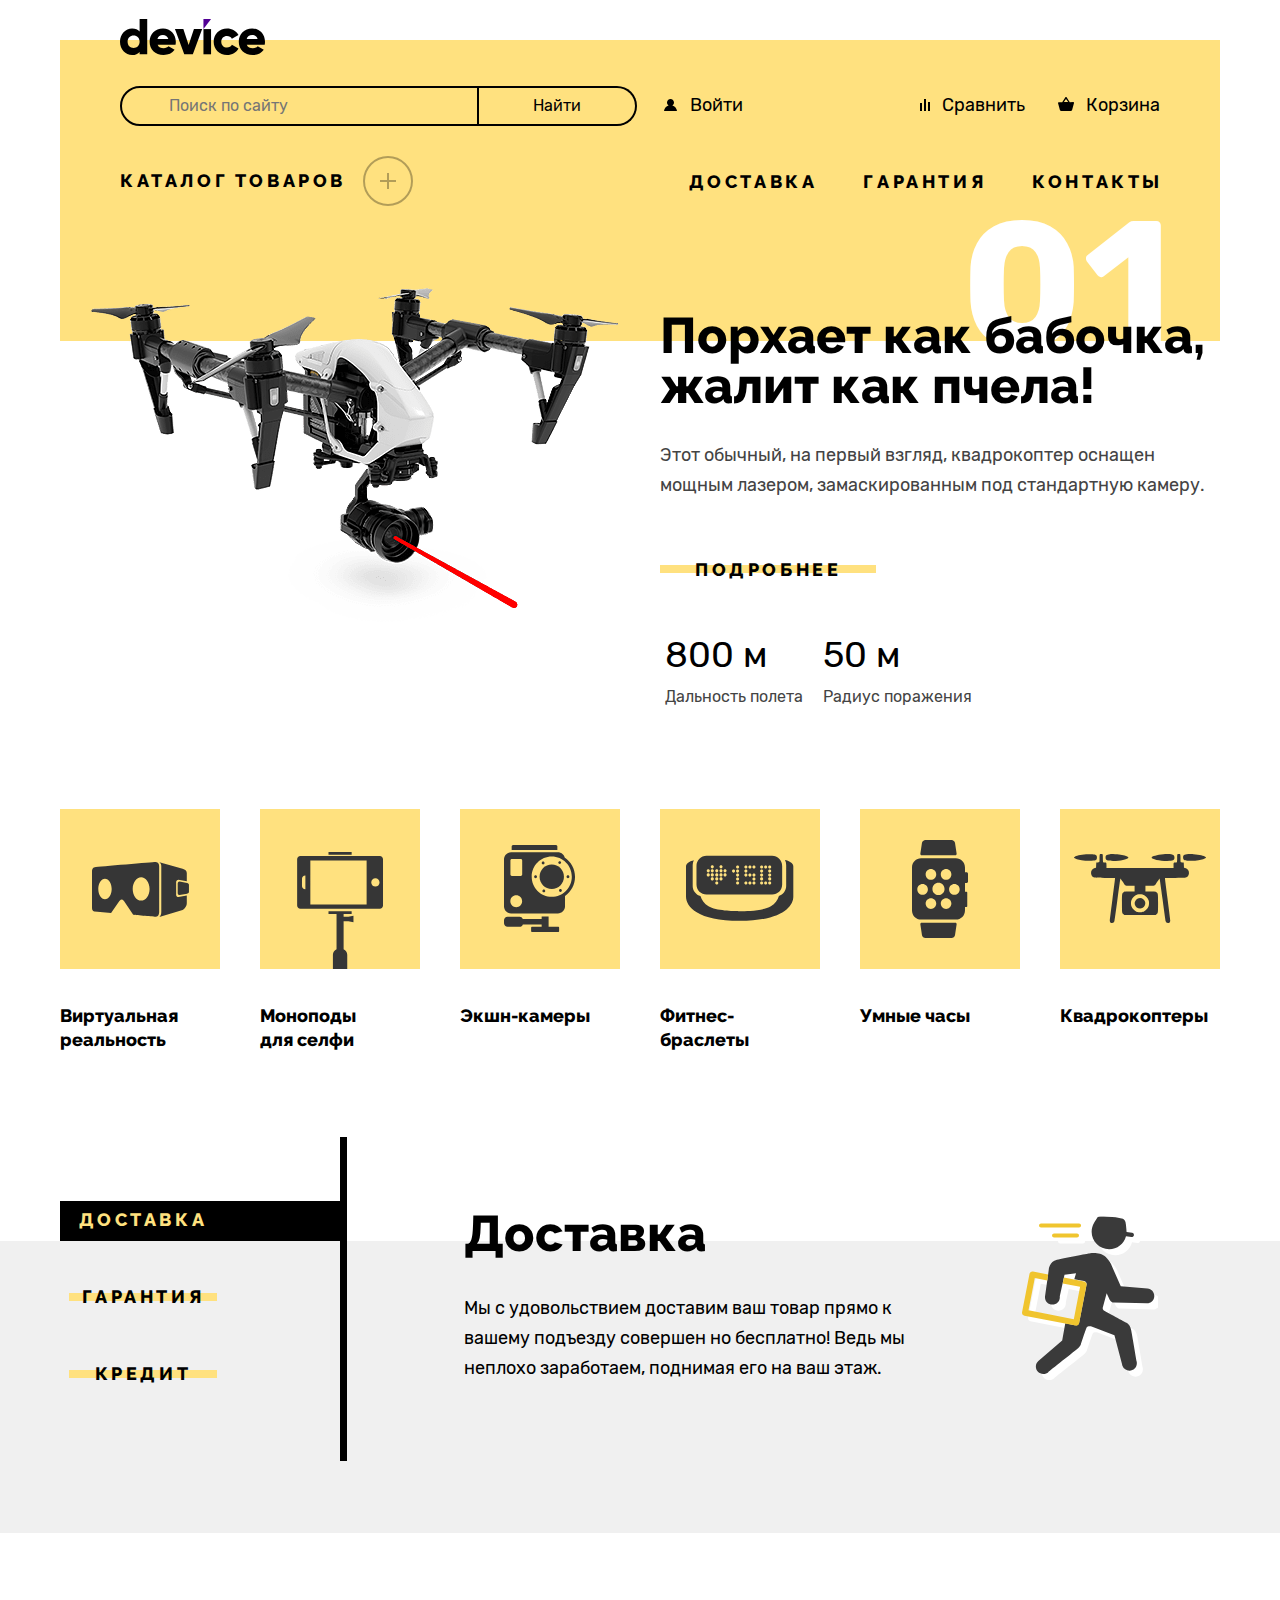
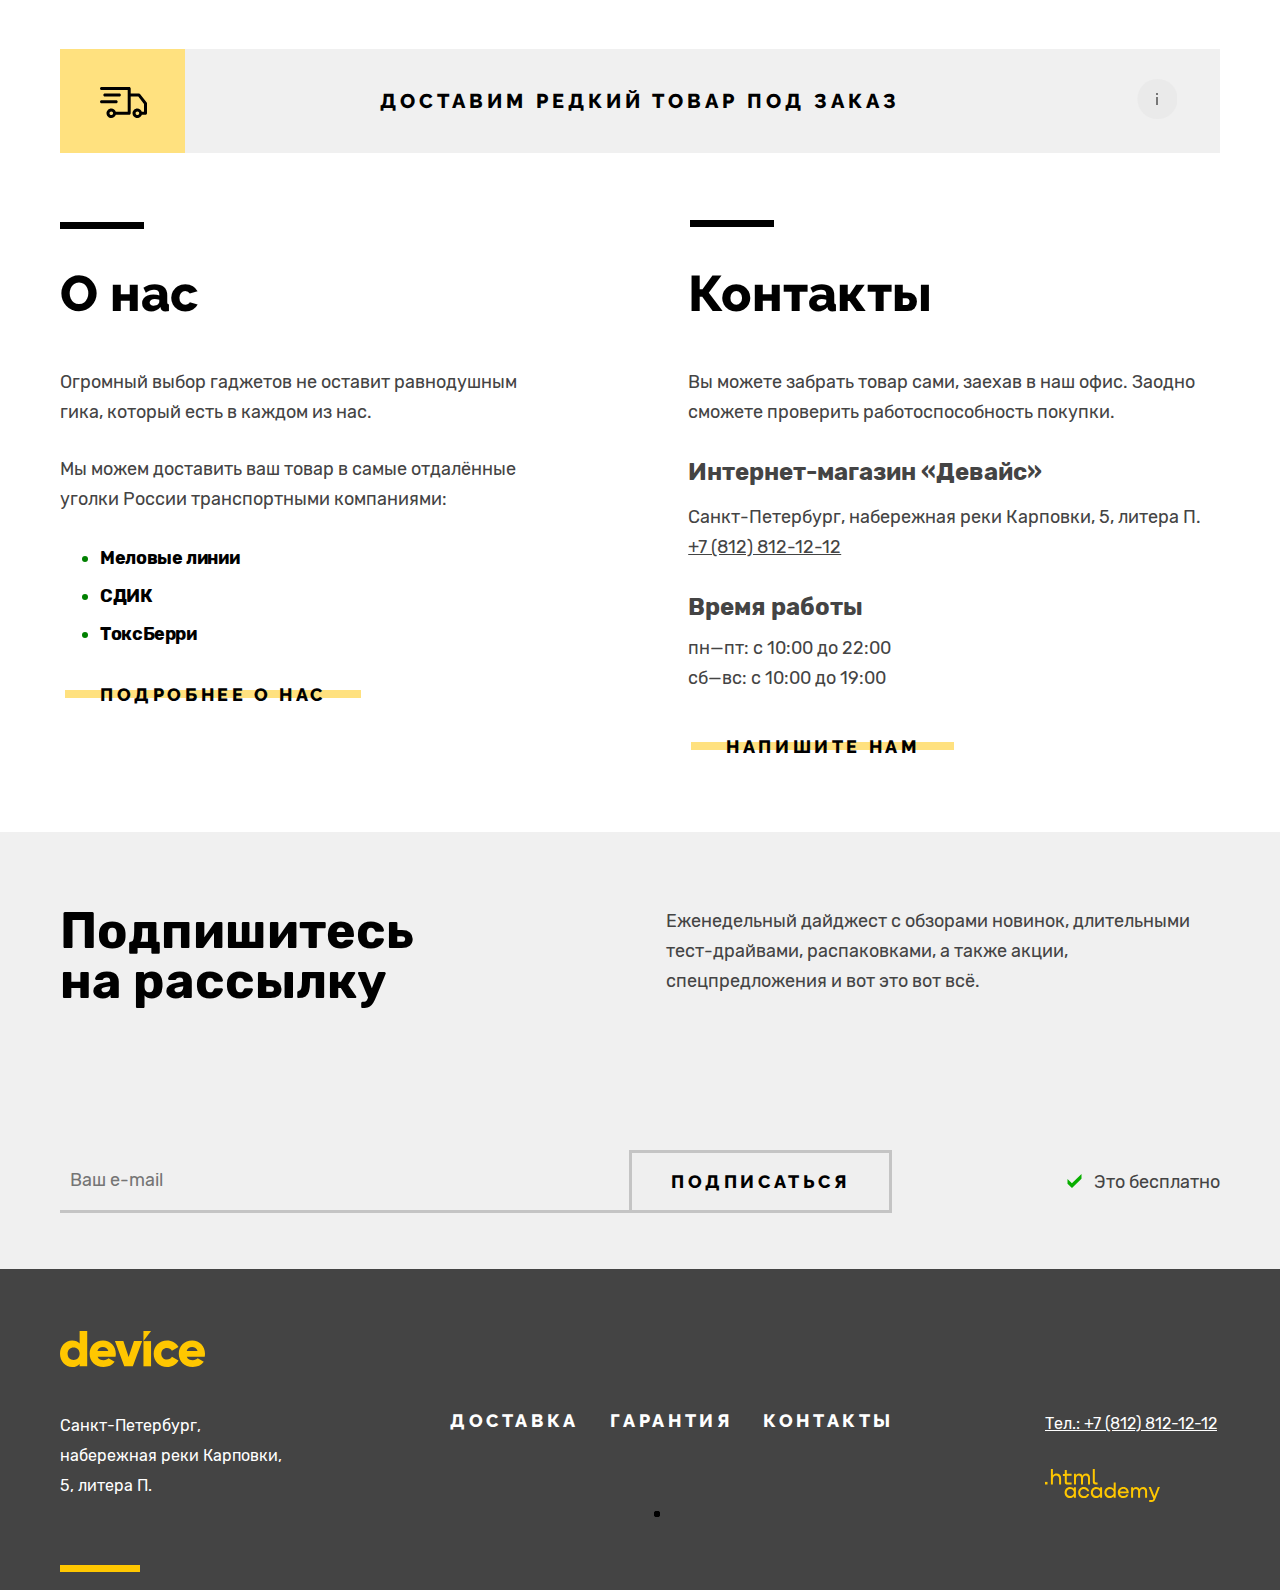
==== commit 8b95922e: "all" ====
--- a/index.html
+++ b/index.html
@@ -10,26 +10,49 @@
 <body>
   <header class="page-header">
     <a class="logo-link" href="#">
-      <img class="logo" src="images/logo_header.svg" alt="Логотип Device.">
+      <img class="logo" src="images/logo-header.svg" alt="Логотип Device.">
     </a>
     <nav class="navigation">
       <div class="search-line">
-        <form action="#" class="search-form">
-          <input class="search-input" type="text" name="search-text" placeholder="Поиск по сайту">
-          <button type="submit" class="search-button">Найти</button>
+        <form class="search-form" action="https://echo.htmlacademy.ru/">
+          <input class="search-input" type="text" name="search-text" placeholder="Поиск по сайту" required>
+          <button class="search-button" type="submit">Найти</button>
         </form>
         <ul class="user-menu">
           <li class="user-item-enter">
-            <a href="" class="user-link user--enter">Войти</a>
+            <a href="#" class="user-link user--enter">Войти</a>
           </li>
           <ul class="basket-item">
             <li class="user-item">
-              <a href="" class="user-link user--compare">Сравнить</a>
+              <a href="#" class="user-link user--compare">Сравнить</a>
             </li>
             <li class="user-item">
-              <a href="" class="user-link user--basket">Корзина</a>
-            </ul>
-          </li>
+              <div class="basket-active">
+                <a href="#" class="user-link user--basket">Корзина</a>
+                <div class="sub-basket">
+                  <ul class="sub-basket-list">
+                    <li class="sub-basket-item">
+                      <img class="sub-product-basket" src="images/product-1-small.jpg" alt="product-backet-1"
+                        width="39px" height="43px">
+                      <h3 class="sub-product-name">Любительская селфи-палка</h3>
+                    </li>
+                    <li class="sub-basket-item">
+                      <img class="sub-product-basket" src="images/product-2-small.jpg" alt="product-backet-2"
+                        width="39px" height="43px">
+                      <h3 class="sub-product-name">Профессиональная селфи-палка</h3>
+                    </li>
+                  </ul>
+                  <ul class="sum-basket-list">
+                    <li class="sum-basket-item">
+                      <p class="sum-basket-product">Товаров: 2</p>
+                      <p class="sum-basket-value">Сумма: 2000 ₽</p>
+                    </li>
+                  </ul>
+                  <a class="sum-basket-link" href="#">Открыть корзину</a>
+                </div>
+              </div>
+            </li>
+          </ul>
         </ul>
       </div>
       <div class="navigation-block">
@@ -41,7 +64,7 @@
                 <a href="#" class="subcatalog-link">Виртуальная реальность</a>
               </li>
               <li class="subcatalog-item">
-                <a href="#" class="subcatalog-link">Моноподы для cелфи</a>
+                <a href="catalog.html" class="subcatalog-link">Моноподы для cелфи</a>
               </li>
               <li class="subcatalog-item">
                 <a href="#" class="subcatalog-link">Экшн-камеры</a>
@@ -91,7 +114,7 @@
               <p class="slider-text">Порхает как бабочка, жалит как пчела!</p>
               <p class="slider-description">Этот обычный, на первый взгляд, квадрокоптер оснащен мощным лазером,
                 замаскированным под стандартную камеру. </p>
-              <a href="" class="slider-link">Подробнее</a>
+              <a href="#" class="special-link slider-link">Подробнее</a>
               <dl class="slider-parameters">
                 <div class="slider-parameter">
                   <dt class="parameter-name">Дальность полета</dt>
@@ -198,43 +221,47 @@
       </ul>
     </section>
     <section class="delivery">
-        <div class="delivery-box">
-          <div class="delivery-flex-box">
-            <h2 class="visually-hidden">Описание услуг</h2>
-            <ul class="delivery-list">
-              <span class="delivery-partition"></span>
-              <li class="delivery-item">
-                <button class="delivery-button delivery-button-current">Доставка</button>
-              </li>
-              <li class="delivery-item">
-                <button class="delivery-button">Гарантия</button>
-              </li>
-              <li class="delivery-item">
-                <button class="delivery-button">Кредит</button>
-              </li>
-            </ul>
-            <ul class="delivery-screens">
-              <li class="delivery-item delivery-item-active">
-                <h3 class="delivery-title">Доставка</h3>
-                <p class="delivery-text">Мы с удовольствием доставим ваш товар прямо
-                  к вашему подъезду совершенно бесплатно! Ведь
-                  мы неплохо заработаем, поднимая его на ваш этаж.</p>
-              </li>
-              <!--<li class="delivery-item">
+      <div class="delivery-box">
+        <div class="delivery-flex-box">
+          <h2 class="visually-hidden">Описание услуг</h2>
+          <ul class="delivery-list">
+            <span class="delivery-partition"></span>
+            <li class="delivery-item">
+              <button class="delivery-button delivery-button-current">Доставка</button>
+            </li>
+            <li class="delivery-item">
+              <button class="special-link delivery-button">Гарантия</button>
+            </li>
+            <li class="delivery-item">
+              <button class="special-link delivery-button">Кредит</button>
+            </li>
+          </ul>
+          <ul class="delivery-screens">
+            <li>
+            <li class="delivery-item delivery-item-active">
+              <h3 class="delivery-title">Доставка</h3>
+              <p class="delivery-text">Мы с удовольствием доставим ваш товар прямо
+                к вашему подъезду совершен
+
+                но бесплатно! Ведь
+                мы неплохо заработаем, поднимая его на ваш этаж.</p>
+            </li>
+            <span class="delivery-active-image"></span>
+            </li>
+            <!--<li class="delivery-item">
               <h3 class="delivery-title"></h3>
               <p class="delivery-text"></p>
             </li>
             <li class="delivery-item">
               <h3 class="delivery-title"></h3>
               <p class="delivery-text"></p>!-->
-              </li>
-            </ul>
-            <span class="delivery-active-image"></span>
-          </div>
+            </li>
+          </ul>
         </div>
+      </div>
     </section>
     <section class="delivery-rare">
-      <a class="delivery-rare-link" href="">Доставим редкий товар под заказ</a>
+      <a class="delivery-rare-link" href="#">Доставим редкий товар под заказ</a>
     </section>
     <section class="info-contacts">
       <div class="info-contact">
@@ -256,7 +283,7 @@
               ТоксБерри
             </li>
           </ul>
-          <a class="info-more-detailed" href="#">Подробнее о нас</a>
+          <a class="special-link info-more-detailed" href="#">Подробнее о нас</a>
         </section>
         <section class="contacts">
           <h2 class="contacts-title">Контакты</h2>
@@ -271,7 +298,7 @@
               <li class="contacts-item-time">пн—пт: с 10:00 до 22:00</li>
               <li class="contacts-item-time">сб—вс: с 10:00 до 19:00</li>
             </ul>
-            <a class="contacts-button" href="#">Напишите нам</a>
+            <a class="special-link contacts-button" href="#">Напишите нам</a>
           </address>
         </section>
       </div>
@@ -298,7 +325,7 @@
     <div class="page-footer-width">
       <div class="page-footer-box">
         <section class="page-footer-address">
-          <img class="page-footer-logo" src="images/logo_footer.svg" alt="Логотип Device.">
+          <img class="page-footer-logo" src="images/logo-footer.svg" alt="Логотип Device.">
           <address class="page-footer-address-more">Санкт-Петербург, набережная реки Карповки, 5, литера П.</address>
           <span class="footer-strip"></span>
         </section>
@@ -316,17 +343,17 @@
           </ul>
           <ul class="footer-social-list">
             <li class="footer-social-item">
-              <a class="footer-button" href="#">
+              <a class="footer-social-link" href="#">
                 <span class="visually-hidden">Телеграм</span>
               </a>
             </li>
             <li class="footer-social-item">
-              <a class="button" href="#">
+              <a class="footer-social-link" href="#">
                 <span class="visually-hidden">YouTube</span>
               </a>
             </li>
             <li class="footer-social-item">
-              <a class="button" href="#">
+              <a class="footer-social-link" href="#">
                 <span class="visually-hidden">Твитер</span>
               </a>
             </li>
@@ -337,12 +364,82 @@
             <a class="contacts-phone" href="tel:+78128121212">Тел.: +7 (812) 812-12-12</a>
           </li>
           <li class="footer-phone-item">
-            <a class="htmlacademy-link" href="https://htmlacademy.ru/"></a>
+            <a class="htmlacademy-link" href="https://htmlacademy.ru/">
+              <svg class="htmlacademy-svg" width="115" height="33" viewBox="0 0 115 33" fill="none"
+                xmlns="http://www.w3.org/2000/svg">
+                <g id="Frame">
+                  <g id="Vector">
+                    <path d="M0 12.9V15.5H2.5V12.9H0Z" />
+                    <path
+                      d="M11.6 4.5C10 4.5 8.8 5.2 8 6.2H7.9V0H5.9V15.5H7.9V10.2C7.9 8.1 9.2 6.6 11.2 6.6C13 6.6 14.1 8 14.1 9.8V15.5H16.1V9.4C16.2 6.4 14.3 4.5 11.6 4.5Z" />
+                    <path
+                      d="M26.6 4.8H21.8V1.1H19.8V4.9H17.9V6.9H19.8V12.9C19.8 14.6 20.8 15.6 22.5 15.6H26.6V13.6H22.9C22.2 13.6 21.8 13.2 21.8 12.5V6.8H26.6V4.8Z" />
+                    <path
+                      d="M41.1 4.6C39.5 4.6 38.2 5.4 37.6 6.7H37.5C36.9 5.5 35.7 4.6 34.1 4.6C32.7 4.6 31.6 5.4 31 6.4H30.9V4.8H29V15.4H31V10C31 8 32 6.5 33.6 6.5C35.1 6.5 36 7.5 36 9.1V15.4H38V9.8C38 7.4 39.4 6.5 40.6 6.5C42.1 6.5 43 7.5 43 9.1V15.4H45V8.9C45.1 6.4 43.6 4.6 41.1 4.6Z" />
+                    <path
+                      d="M47.8 12.7C47.8 14.4 48.8 15.4 50.6 15.4H52.6V13.4H50.9C50.2 13.4 49.8 13 49.8 12.3V0H47.8V12.7Z" />
+                    <path
+                      d="M28.9 19.7C28 18.6 26.7 17.9 25 17.9C21.9 17.9 19.6 20.2 19.6 23.5C19.6 26.8 21.9 29.1 25 29.1C26.8 29.1 28 28.3 28.8 27.2H28.9V28.8H30.9V18.2H28.9V19.7ZM25.3 27.1C23.1 27.1 21.7 25.5 21.7 23.5C21.7 21.5 23.1 19.9 25.3 19.9C27.5 19.9 28.9 21.5 28.9 23.5C28.9 25.4 27.5 27.1 25.3 27.1Z" />
+                    <path
+                      d="M44.2 22C43.7 19.6 41.6 17.9 38.8 17.9C35.4 17.9 33.2 20.4 33.2 23.5C33.2 26.6 35.4 29.1 38.8 29.1C41.6 29.1 43.7 27.3 44.2 24.9H42.1C41.7 26.2 40.4 27.2 38.8 27.2C36.6 27.2 35.2 25.6 35.2 23.6C35.2 21.6 36.6 20 38.8 20C40.4 20 41.6 21 42.1 22.2H44.2V22Z" />
+                    <path
+                      d="M55.1 19.7C54.2 18.6 52.9 17.9 51.2 17.9C48.1 17.9 45.8 20.2 45.8 23.5C45.8 26.8 48.1 29.1 51.2 29.1C53 29.1 54.2 28.3 55 27.2H55.1V28.8H57.1V18.2H55.1V19.7ZM51.5 27.1C49.3 27.1 47.9 25.5 47.9 23.5C47.9 21.5 49.3 19.9 51.5 19.9C53.7 19.9 55.1 21.5 55.1 23.5C55.1 25.4 53.6 27.1 51.5 27.1Z" />
+                    <path
+                      d="M68.7 19.8C67.8 18.7 66.5 17.9 64.8 17.9C61.7 17.9 59.4 20.2 59.4 23.5C59.4 26.8 61.6 29.1 64.8 29.1C66.5 29.1 67.8 28.3 68.6 27.3H68.7V28.8H70.7V13.4H68.7V19.8ZM65.1 27.1C62.9 27.1 61.5 25.5 61.5 23.5C61.5 21.5 62.9 19.9 65.1 19.9C67.3 19.9 68.7 21.5 68.7 23.5C68.6 25.5 67.2 27.1 65.1 27.1Z" />
+                    <path
+                      d="M78.3 17.9C75 17.9 72.8 20.4 72.8 23.5C72.8 26.5 74.9 29.1 78.3 29.1C80.8 29.1 82.8 27.8 83.5 25.5H81.4C80.9 26.5 79.8 27.1 78.4 27.1C76.5 27.1 75.1 25.8 75 24.2H83.8C84 20.6 81.8 17.9 78.3 17.9ZM78.3 19.8C80 19.8 81.3 20.8 81.6 22.4H75.1C75.4 20.9 76.6 19.8 78.3 19.8Z" />
+                    <path
+                      d="M98.2 17.9C96.6 17.9 95.3 18.7 94.6 19.9H94.5C93.9 18.7 92.7 17.9 91.1 17.9C89.7 17.9 88.6 18.6 88 19.7V18.2H86.1V28.8H88.1V23.4C88.1 21.4 89.1 20 90.7 19.9C92.2 19.9 93.1 20.9 93.1 22.5V28.8H95.1V23.2C95.1 20.8 96.5 19.9 97.7 19.9C99.2 19.9 100.1 20.9 100.1 22.5V28.8H102.1V22.3C102.2 19.7 100.7 17.9 98.2 17.9Z" />
+                    <path
+                      d="M109.4 27L105.8 18.1H103.6L108.4 29.7C108.1 30.6 107.7 30.9 106.7 30.9H104.2V32.9H106.7C108.5 32.9 109.5 32.1 110.2 30.3L114.9 18.1H112.8L109.4 27Z" />
+                  </g>
+                </g>
+              </svg>
+            </a>
           </li>
         </ul>
       </div>
     </div>
   </footer>
+  <div class="modal modal--close">
+    <div class="modal-block">
+      <h2 class="modal-title">Доставка под заказ</h2>
+      <ul class="modal-list">
+        <li class="modal-item">
+          <p class="subtitle-modal">Ваше имя:</p>
+          <form class="modal-name-form" action="https://echo.htmlacademy.ru/" method="post">
+            <input class="modal-name-input" name="name" type="text" placeholder="Введите имя" required>
+        </li>
+        <li class="modal-item">
+          <p class="subtitle-modal">Ваш e-mail:</p>
+          <form class="modal-email-form" action="https://echo.htmlacademy.ru/" method="post">
+            <input class="modal-name-input" name="email" type="text" placeholder="Введите email" required>
+        </li>
+      </ul>
+      <ul class="modal-list-amount">
+        <li class="modal-item">
+          <p class="subtitle-modal">Что нужно привезти:</p>
+          <form class="modal-name-form" action="https://echo.htmlacademy.ru/" method="post">
+            <input class="email-input modal-text-input" name="text" type="text" placeholder="В свободной форме"
+              required>
+        </li>
+        <ul class="amount-modal">
+          <p class="subtitle-modal">Количество:</p>
+          <li class="less-item">
+            <span class="less-more">-</span>
+          </li>
+          <li class="less-item">
+            <span class="less-more">1</span>
+          </li>
+          <li class="less-item">
+            <span class="less-more">+</span>
+          </li>
+        </ul>
+      </ul>
+      <button class="button-send">Отправить</button>
+    </div>
+  </div>
+  <script src="./scripts/script.js"></script>
 </body>
 
 </html>
--- a/styles/styles.css
+++ b/styles/styles.css
@@ -51,6 +51,58 @@
   overflow: hidden;
 }
 
+.special-link {
+  list-style: none;
+  color: #000000;
+  text-decoration: none;
+  font-family: "Raleway", sans-serif;
+  font-weight: 800;
+  letter-spacing: 3.6px;
+  text-transform: uppercase;
+  position: relative;
+  display: inline-block;
+  padding: 0 35px;
+  font-style: normal;
+}
+
+.special-link::after {
+  content: "";
+  position: absolute;
+  top: 10px;
+  left: 0;
+  z-index: -1;
+  width: 100%;
+  height: 8px;
+  flex-shrink: 0;
+  background-color: #ffe17f;
+}
+
+.special-link:hover::after {
+  transition: transform 0.2s ease-in-out 0.1s;
+  content: "";
+  position: absolute;
+  top: -5px;
+  left: 0;
+  z-index: -1;
+  width: 100%;
+  height: 40px;
+  flex-shrink: 0;
+  background-color: #ffe17f;
+}
+
+.special-link:active::after {
+  transition: transform 0.1s ease;
+  content: "";
+  position: absolute;
+  top: -5px;
+  left: 0;
+  z-index: -1;
+  width: 100%px;
+  height: 40px;
+  flex-shrink: 0;
+  background-color: #ffcc33;
+}
+
 .page-header {
   background-color: #ffe17f;
   width: 1160px;
@@ -76,6 +128,17 @@
   left: 60px;
 }
 
+.logo-link:hover {
+}
+
+.logo-link:focus {
+
+}
+
+.logo-link:active {
+}
+
+
 .logo {
 }
 
@@ -87,7 +150,7 @@
 .search-line {
   display: flex;
   margin-bottom: 30px;
-  align-items: center;
+  align-items: flex-start;
 }
 
 .search-form {
@@ -108,6 +171,7 @@
   font-weight: 400;
   line-height: 20px;
   display: block;
+  position: relative;
 }
 
 .search-input:focus {
@@ -116,7 +180,7 @@
 
 .search-button {
   display: block;
-  width: 160px;
+  width: 158px;
   background-color: #ffe17f;
   border: 2px solid #000000;
   border-left: none;
@@ -128,12 +192,25 @@
   cursor: pointer;
 }
 
+.search-button:hover {
+  background: #000000;
+  color: #ffffff;
+}
+
+.search-button:focus {
+}
+
+.search-button:active {
+  background: #000000;
+  color: rgba(255, 255, 255, 0.3);
+}
+
 .user-menu {
   margin: 0;
   padding: 0;
   list-style: none;
   display: flex;
-  align-items: flex-start;
+  margin-top: 4px;
 }
 
 .user-item-enter {
@@ -146,14 +223,14 @@
   display: flex;
   width: 256px;
   flex-wrap: wrap;
-  justify-content: flex-end;
-  list-style: none;
+  justify-content: space-between;
+  list-style: none;
+  padding: 0;
+  margin: 0;
+  margin-left: 31px;
 }
 
 .user-item {
-  /* width: 231px; */
-  /* display: flex; */
-  /* justify-content: end; */
   margin-left: 12px;
 }
 
@@ -162,7 +239,22 @@
   text-decoration: none;
   position: relative;
   display: block;
+  padding-left: 22px;
+}
+
+.user--enter {
   padding-left: 27px;
+}
+
+.user-link:hover {
+  opacity: 0.6;
+}
+
+.user-link:focus {
+}
+
+.user-link:active {
+  opacity: 0.3;
 }
 
 .user-link::after {
@@ -170,27 +262,183 @@
   top: 9px;
   left: 0;
   width: 16px;
-  height: 12px;
+  height: 14px;
   position: absolute;
   background-color: #ffe17f;
   background-repeat: no-repeat;
 }
 
+.user--basket {
+  position: relative;
+  padding-left: 28px;
+  margin-right: 4px;
+}
+
+
+.sub-basket {
+  display: none;
+  background-color: #000000;
+  width: 320px;
+}
+
+.sub-basket-list {
+  padding: 0;
+  margin: 0;
+  position: relative;
+}
+
+.sub-basket::after {
+  position: absolute;
+  content: "";
+  top: -6px;
+  left: 152px;
+  width: 14px;
+  height: 6px;
+  width: 0;
+  height: 0;
+  border-left: 8px solid transparent;
+  border-right: 8px solid transparent;
+  border-bottom: 7px solid black;
+}
+
+.sub-basket-item {
+  display: flex;
+  padding: 20px;
+  position: relative;
+}
+
+.sub-basket-item::before {
+  content: "";
+  position: absolute;
+  top: 20px;
+  right: 20px;
+  width: 10px;
+  height: 10px;
+}
+
+.sub-basket-item::before {
+  background-image: url("../images/cross-basket.svg");
+}
+
+.sub-basket-item:hover:before{
+  opacity: 0.6;
+}
+
+.sub-basket-item:focus::before {
+}
+
+.sub-basket-item:active:before {
+  opacity: 0.3;
+}
+
+.sub-basket-item:hover {
+  opacity: 0.6;
+}
+
+.sub-basket-item:focus {
+}
+
+.sub-basket-item:active {
+  opacity: 0.3;
+}
+
+.sub-product-basket {
+  margin-right: 23px;
+}
+
+.sub-product-name {
+  font-family: "Rubik", sans-serif;
+  font-size: 16px;
+  font-weight: 400;
+  line-height: 20px;
+  flex-basis: 141px;
+  margin: 0;
+  color: #ffffff;
+}
+
+.sum-basket-list {
+  margin: 0;
+  padding: 0 20px;
+  background-color: #1a1a1a;
+}
+
+.sum-basket-item {
+  display: flex;
+  justify-content: space-between;
+  margin-top: -3px;
+}
+
+.sum-basket-product {
+  font-family: "Rubik", sans-serif;
+  font-size: 16px;
+  font-weight: 400;
+  line-height: 20px;
+  color: #ffffff;
+  width: 120px;
+}
+
+.sum-basket-value {
+  font-family: "Rubik", sans-serif;
+  font-size: 16px;
+  font-weight: 400;
+  line-height: 20px;
+  color: #ffffff;
+  width: 150px;
+  text-align: end;
+}
+
+.sum-basket-link {
+  color: #000000;
+  margin: 16px 20px 20px 21px;
+  padding: 14px 20px;
+  background-color: #ffffff;
+  text-decoration: none;
+  text-align: center;
+  font-family: "Raleway",sans-serif;
+  font-size: 18px;
+  font-weight: 800;
+  line-height: normal;
+  letter-spacing: 3.6px;
+  text-transform: uppercase;
+}
+
+.sum-basket-link:hover {
+  background-color:#ffe17f;
+}
+
+.sum-basket-link:focus {
+}
+
+.sum-basket-link:active {
+  color: rgba(0, 0, 0, 0.3);
+}
+
+.basket-active:focus-within .sub-basket,
+.basket-active:active .sub-basket {
+  display: flex;
+  position: absolute;
+  flex-direction: column;
+  right: -17px;
+  top: 127px;
+}
+
 .user--enter::after {
-  background-image: url("../images/icons-navigation/icons_enter.svg");
+  background-image: url("../images/icons-navigation/icons-enter.svg");
 }
 
 .user--compare::after {
-  background-image: url("../images/icons-navigation/icons_compare.svg");
+  background-image: url("../images/icons-navigation/icons-compare.svg");
 }
 
 .user--basket::after {
-  background-image: url("../images/icons-navigation/icons_basket.svg");
+  background-image: url("../images/icons-navigation/icons-basket.svg");
+  top: 7px;
 }
 
 .navigation-block {
   display: flex;
   justify-content: space-between;
+  align-items: flex-start;
 }
 
 .catalog-block {
@@ -201,7 +449,7 @@
 .catalog-link {
   color: #000000;
   text-decoration: none;
-  font-family: "Raleway";
+  font-family: "Raleway", sans-serif;
   font-size: 18px;
   font-weight: 800;
   letter-spacing: 3.6px;
@@ -217,7 +465,7 @@
 .catalog-link::after {
   content: "";
   top: 0;
-  right: -7px;
+  right: -17px;
   width: 50px;
   height: 50px;
   position: absolute;
@@ -268,8 +516,9 @@
   display: flex;
   justify-content: flex-end;
   width: 600px;
-  gap: 20px 44px;
+  gap: 20px 46px;
   flex-wrap: wrap;
+  margin-right: -3px;
 }
 
 .navigation-service-item {
@@ -315,7 +564,7 @@
 }
 
 .slider-number {
-  height: 145px;
+  height: 135px;
   width: 100%;
   position: absolute;
   top: 0px;
@@ -331,7 +580,8 @@
   justify-content: flex-end;
   align-items: center;
   box-sizing: border-box;
-  padding-right: 47px;
+  padding-right: 48px;
+  padding-top: 27px;
 }
 
 .slider-image-block {
@@ -370,55 +620,7 @@
 }
 
 .slider-link {
-  list-style: none;
-  color: #000000;
-  text-decoration: none;
-  font-family: "Raleway", sans-serif;
-  font-weight: 800;
-  letter-spacing: 3.6px;
-  text-transform: uppercase;
-  position: relative;
-  display: inline-block;
   margin-bottom: 50px;
-  padding: 0 35px;
-}
-
-.slider-link::after {
-  content: "";
-  position: absolute;
-  top: 10px;
-  left: 0;
-  z-index: -1;
-  width: 100%;
-  height: 8px;
-  flex-shrink: 0;
-  background-color: #ffe17f;
-}
-
-.slider-link:hover::after {
-  transition: transform 0.2s ease-in-out 0.1s;
-  content: "";
-  position: absolute;
-  top: -5px;
-  left: 0;
-  z-index: -1;
-  width: 100%;
-  height: 40px;
-  flex-shrink: 0;
-  background-color: #ffe17f;
-}
-
-.slider-link:active::after {
-  transition: transform 0.1s ease;
-  content: "";
-  position: absolute;
-  top: -5px;
-  left: 0px;
-  z-index: -1;
-  width: 100%px;
-  height: 40px;
-  flex-shrink: 0;
-  background-color: #ffcc33;
 }
 
 .slider-parameters {
@@ -518,6 +720,17 @@
   background-repeat: no-repeat;
 }
 
+.assortment-link:hover::before {
+  background-color: #ffc700;
+}
+
+.assortment-link:focus::before {
+}
+
+.assortment-link:active::before {
+  opacity: 0.3;
+}
+
 .assortment--vr::before {
   background-image: url("../images/assort/vr.svg");
 }
@@ -544,7 +757,7 @@
 
 .delivery {
   position: relative;
-  margin-bottom: 70px;
+  margin-bottom: 116px;
 }
 
 .delivery::after {
@@ -572,32 +785,31 @@
 .delivery-box {
   width: 1160px;
   margin: auto;
-  padding-bottom: 140px;
+  padding-bottom: 94px;
   position: relative;
   padding-left: 17px;
+  position: relative;
 }
 
 .delivery-flex-box {
   display: flex;
   justify-content: space-between;
-  position: relative;
 }
 
 .delivery-list {
   margin: 0;
   padding: 0;
   list-style: none;
-  position: relative;
 }
 
 .delivery-partition {
   position: absolute;
   background-color: #000000;
   width: 7px;
-  height: 320px;
+  height: 100%;
   flex-shrink: 0;
   top: -72px;
-  left: 270px;
+  left: 288px;
 }
 
 .delivery-item {
@@ -623,14 +835,11 @@
 }
 
 .delivery-button::after {
-  content: "";
   top: 7px;
-  left: 0px;
-  width: 100%;
-  height: 8px;
-  position: absolute;
-  background-color: #ffe17f;
-  z-index: -1;
+}
+
+.delivery-button:hover::after {
+  top: -8px;
 }
 
 .delivery-button.delivery-button-current {
@@ -638,7 +847,6 @@
 }
 
 .delivery-button.delivery-button-current::after {
-  color: #ffe17f;
   content: "";
   top: -8px;
   left: -9px;
@@ -648,14 +856,18 @@
   position: absolute;
   background-color: #000000;
   z-index: -1;
-}
+  color: #ffe17f;
+}
+
 
 .delivery-screens {
   margin: 0;
   padding: 0;
   list-style: none;
   position: relative;
-  margin-right: 56px;
+  margin-right: 313px;
+  width: 452px;
+  display: flex;
 }
 
 .delivery-screens::before {
@@ -676,9 +888,6 @@
   font-weight: 800;
   line-height: 50px;
   margin-bottom: 34px;
-}
-
-.delivery-title-active {
 }
 
 .delivery-text {
@@ -693,19 +902,13 @@
 }
 
 .delivery-active-image {
-  position: relative;
-}
-
-.delivery-active-image::after {
-  position: absolute;
   content: "";
   top: 7px;
-  right: 71px;
+  left: 106px;
   width: 136px;
   height: 164px;
   flex-shrink: 0;
-}
-.delivery-active-image::after {
+  position: relative;
   background-image: url("../images/delivery.svg");
 }
 
@@ -729,7 +932,16 @@
   text-transform: uppercase;
   display: block;
   text-decoration: none;
-  padding: 40px 0;
+  padding: 40px 319px;
+}
+
+.delivery-rare-link:hover {
+}
+
+.delivery-rare-link:focus {
+}
+.delivery-rare-link:active {
+  opacity: 0.3;
 }
 
 .delivery-rare-link::before {
@@ -750,6 +962,17 @@
   background-image: url("../images/delivery-car.svg");
 }
 
+.delivery-rare-link:hover::before {
+  background-color: #ffc700;
+}
+
+.delivery-rare-link:focus::before {
+}
+
+.delivery-rare-link:active::before {
+  opacity: 0.3;
+}
+
 .delivery-rare-link::after {
   content: "";
   position: absolute;
@@ -760,10 +983,22 @@
   flex-shrink: 0;
   z-index: 0;
   background-repeat: no-repeat;
+  opacity: 0.5;
 }
 
 .delivery-rare-link::after {
-  background-image: url("../images/Frame_exclamation.svg");
+  background-image: url("../images/frame-exclamation.svg");
+}
+
+.delivery-rare-link:hover::after {
+  opacity: 1;
+}
+
+.delivery-rare-link:focus::after {
+}
+
+.delivery-rare-link:active::after {
+  opacity: 0.3;
 }
 
 .info-contacts {
@@ -818,7 +1053,9 @@
   letter-spacing: -0.36px;
 }
 
-.info-ltem-more {
+.info-item-more::marker {
+  color: green;
+  white-space: 50px;
 }
 
 .info-item-more:not(:last-child) {
@@ -826,29 +1063,7 @@
 }
 
 .info-more-detailed {
-  color: #000000;
-  text-decoration: none;
-  font-family: "Raleway", sans-serif;
-  font-weight: 800;
-  text-transform: uppercase;
-  position: relative;
-  padding: 0 19px;
-  display: inline-block;
-  letter-spacing: 3.6px;
-  margin: 0;
   margin-left: 5px;
-}
-
-.info-more-detailed::after {
-  content: "";
-  position: absolute;
-  top: 10px;
-  left: 0;
-  z-index: -1;
-  width: 100%;
-  height: 8px;
-  flex-shrink: 0;
-  background-color: #ffe17f;
 }
 
 .contacts {
@@ -910,6 +1125,19 @@
   font-style: normal;
 }
 
+.contacts-phone:hover {
+  color: #ffc700;
+}
+
+.contacts-phone:focus {
+
+}
+
+.contacts-phone:active {
+  color: #ffc700;
+  opacity: 0.3;
+}
+
 .contacts-time {
   color: #444444;
   font-size: 24px;
@@ -933,30 +1161,7 @@
 }
 
 .contacts-button {
-  color: #000000;
-  text-decoration: none;
-  font-family: "Raleway", sans-serif;
-  font-weight: 800;
-  text-transform: uppercase;
-  position: relative;
-  margin: 0;
-  display: inline-block;
-  font-style: normal;
-  letter-spacing: 3.6px;
-  padding: 0 32px;
   margin-left: 3px;
-}
-
-.contacts-button::after {
-  content: "";
-  position: absolute;
-  top: 10px;
-  left: 0;
-  z-index: -1;
-  width: 100%;
-  min-height: 8px;
-  flex-shrink: 0;
-  background-color: #ffe17f;
 }
 
 .mailing {
@@ -1016,6 +1221,17 @@
   line-height: 30px;
   padding-left: 10px;
   color: #444444;
+}
+
+.email-input:hover {
+}
+
+.email-input:focus {
+  outline: none;
+  background-color: #C4C4C4;;
+}
+
+.email-input:active {
 }
 
 input.email-input[type="text"]::placeholder {
@@ -1077,7 +1293,7 @@
 }
 
 .mailing-free::after {
-  background-image: url("../images/tick-big\ 1.svg");
+  background-image: url("../images/tick-big1.svg");
 }
 
 .page-footer {
@@ -1161,6 +1377,40 @@
   line-height: normal;
   letter-spacing: 3.6px;
   text-transform: uppercase;
+  position: relative;
+}
+
+.footer-navigation-link:hover {
+  color: #ffc700;
+}
+
+.footer-navigation-link:hover::after {
+  position: absolute;
+  content: "";
+  bottom: -5px;
+  left: -1px;
+  width: 100%;
+  height: 2px;
+  background-color: #ffc700;
+}
+
+.footer-navigation-link:focus {
+
+}
+
+.footer-navigation-link:active::after {
+  position: absolute;
+  content: "";
+  bottom: -5px;
+  left: -1px;
+  width: 100%;
+  height: 2px;
+  background-color: #ffc700;
+  opacity: 0.3;
+}
+
+.footer-navigation-link:active {
+  opacity: 0.3;
 }
 
 .footer-social-list {
@@ -1217,17 +1467,25 @@
   position: relative;
 }
 
-.htmlacademy-link::after {
-  position: absolute;
-  width: 115px;
-  height: 33px;
-  content: "";
-  top: 33px;
-  left: 58px;
-}
-
-.htmlacademy-link::after {
-  background-image: url("../images/html_academy_footer.svg");
+.htmlacademy-svg {
+  fill: #ffc700;
+}
+
+.htmlacademy-link:hover .htmlacademy-svg {
+  fill: #ffffff;
+}
+
+.htmlacademy-link:focus {
+  outline: none;
+}
+
+.htmlacademy-link:focus .htmlacademy-svg {
+  fill: #ffffff;
+  opacity: 0.3;
+}
+
+.htmlacademy-link:active .htmlacademy-svg {
+  fill: #ffc700;
 }
 
 .main-inner {
@@ -1256,7 +1514,7 @@
   flex-direction: column;
   align-items: flex-start;
   gap: 10px;
-  padding: 20px 0 34px 20px;
+  padding: 20px 0 30px 20px;
 }
 
 .navigation-title {
@@ -1277,6 +1535,18 @@
 
 .navigation-item {
   position: relative;
+}
+
+.navigation-item:hover {
+  opacity: 0.6;
+}
+
+.navigation-item:focus {
+
+}
+
+.navigation-item:active {
+  opacity: 0.3;
 }
 
 .navigation-item:not(:last-child) {
@@ -1399,6 +1669,7 @@
 
 .control {
 }
+
 .control-input {
 }
 
@@ -1480,7 +1751,7 @@
 .product-sorting {
   display: flex;
   justify-content: space-between;
-  padding: 10px 40px;
+  padding: 10px 40px 4px 40px;
 }
 
 .product-title-sorting {
@@ -1519,17 +1790,26 @@
 .button-up::after {
   position: absolute;
   content: "";
-  width: 30px;
-  height: 30px;
-  left: 50px;
-  top: 18px;
-  background-repeat: no-repeat;
-  background-color: #f0f0f0;
-  background-position: 9px 8px;
-}
-
-.button-up::after {
-  background-image: url("../images/sort-up.svg");
+  left: 95px;
+  top: 20px;
+  width: 0px;
+	height: 0px;
+	border-left: 5px solid transparent;
+	border-right: 5px solid transparent;
+	border-bottom: 10px solid black;
+  z-index: 1;
+  opacity: 0.2;
+}
+
+.button-up:hover::after {
+  opacity: 0.5;
+}
+
+.button-up:focus::after {
+}
+
+.button-up:active::after {
+  opacity: 1;
 }
 
 .button-down {
@@ -1539,29 +1819,37 @@
 .button-down::after {
   position: absolute;
   content: "";
-  width: 30px;
-  height: 30px;
-  left: -66px;
-  top: 18px;
-  background-repeat: no-repeat;
-  background-color: #f0f0f0;
-  background-position: 9px 8px;
-}
-
-.button-down::after {
-  background-image: url("../images/sort-down.svg");
+  right: 9px;
+  top: 20px;
+	width: 0;
+	height: 0;
+	border-left: 5px solid transparent;
+	border-right: 5px solid transparent;
+	border-top: 10px solid black;
+  opacity: 0.2;
+}
+
+.button-down:hover::after {
+  opacity: 0.5;
+}
+
+.button-down:focus::after {
+}
+
+.button-down:active::after {
+  opacity: 1;
 }
 
 .background-product {
   background-color: #ffffff;
-  padding: 70px 40px 78px 40px;
+  padding: 68px 40px 78px 40px;
 }
 
 .product-image-block {
   display: grid;
   grid-template-columns: 360px 360px;
-  gap: 44px;
-  padding-bottom: 44px;
+  gap: 40px;
+  padding-bottom: 40px;
 }
 
 .product-list {
@@ -1574,8 +1862,52 @@
 }
 
 .product-image {
-  margin-bottom: 32px;
-}
+  margin-bottom: 35px;
+  position: relative;
+}
+
+.product-image:hover {
+
+}
+
+.product-image::after {
+  content: "";
+  position: absolute;
+  top: 10px;
+  left: 0;
+  z-index: 1;
+  width: 100%;
+  height: 8px;
+  flex-shrink: 0;
+  background-color: #ffe17f;
+}
+
+.product-image:hover::after {
+  transition: transform 0.2s ease-in-out 0.1s;
+  content: "";
+  position: absolute;
+  top: -5px;
+  left: 0;
+  z-index: 1;
+  width: 100%;
+  height: 40px;
+  flex-shrink: 0;
+  background-color: #ffe17f;
+}
+
+.product-image:active::after  {
+  transition: transform 0.1s ease;
+  content: "";
+  position: absolute;
+  top: -5px;
+  left: 0;
+  z-index: 1;
+  width: 100%px;
+  height: 40px;
+  flex-shrink: 0;
+  background-color: #ffcc33;
+}
+
 
 .product-link {
   text-decoration: none;
@@ -1591,13 +1923,13 @@
 .product-title {
   margin: 0;
   padding: 0;
-  flex-basis: 0;
+  flex-basis: 201px;
   font-family: "Rubik", sans-serif;
   font-size: 18px;
   font-style: normal;
   font-weight: 700;
   line-height: 20px;
-  letter-spacing: -0.36px;
+  letter-spacing: -0.35px;
 }
 
 .product-price {
@@ -1628,6 +1960,18 @@
   margin-bottom: 44px;
 }
 
+.download-more:hover {
+  border: 3px solid #000000;
+}
+
+.download-more:focus {
+
+}
+
+.download-more:active {
+  opacity: 0.3;
+}
+
 .pagination {
   padding: 0;
   margin: 0;
@@ -1686,6 +2030,18 @@
   opacity: 0.6;
 }
 
+.pagination-link-number:hover {
+  opacity: 1;
+}
+
+.pagination-link-number:focus{
+
+}
+
+.pagination-link-number:active {
+  opacity: 0.1;
+}
+
 .pagination-link-number.pagination-current {
 }
 
@@ -1700,3 +2056,151 @@
   padding: 25px;
   color: #000000;
 }
+
+.modal {
+  position: fixed;
+  width: 100%;
+  height: 100%;
+  background-color: rgba(255, 0, 0, 0.5);
+  top: 0;
+  left: 0;
+  z-index: 200;
+  display: flex;
+  justify-content: center;
+  align-items: center;
+}
+
+.modal--close {
+  display: none;
+}
+
+.modal-block {
+  width: 920px;
+  min-height: 568px;
+  background-color: #ffffff;
+  padding: 62px 71px;
+  box-sizing: border-box;
+  border: solid 10px #000000;
+  box-shadow: 0px 10px 0px 0px rgba(0, 0, 0, 0.10);
+}
+
+.modal-title {
+  font-family: "Raleway", sans-serif;
+  font-size: 50px;
+  font-style: normal;
+  font-weight: 800;
+  line-height: 50px;
+  margin: 0;
+  margin-bottom: 41px;
+}
+
+.modal-list {
+  padding: 0;
+  margin: 0;
+  display: flex;
+  margin-bottom: 63px;
+}
+
+.modal-list-amount {
+  padding: 0;
+  margin: 0;
+  display: flex;
+  margin-bottom: 46px;
+}
+
+.modal-list:not(:last-child) {
+  gap: 40px;
+}
+
+.modal-item {
+  list-style: none;
+  padding: 0;
+  margin: 0;
+}
+
+.subtitle-modal {
+  font-family: "Rubik",sans-serif;
+  font-size: 18px;
+  font-style: normal;
+  font-weight: 700;
+  line-height: 20px; /* 111.111% */
+  letter-spacing: -0.36px;
+  margin: 0;
+  margin-bottom: 13px;
+}
+
+.modal-name-form {
+
+}
+
+.modal-name-input {
+  width: 347px;
+  border: none;
+  min-height: 60px;
+  background-color: #f0f0f0;
+  padding: 0 0 0 12px;
+}
+
+input.modal-name-input[type="text"]::placeholder {
+  font-family: "Rubik", sans-serif;
+  font-size: 16px;
+  font-weight: 400;
+  line-height: 20px;
+  color: rgba(0, 0, 0, 0.3);
+}
+
+.modal-text-input {
+  width: 527px;
+  border: none;
+  min-height: 60px;
+  background-color: #f0f0f0;
+  padding: 0 0 0 12px;
+}
+
+input.modal-text-input[type="text"]::placeholder {
+  font-family: "Rubik", sans-serif;
+  font-size: 16px;
+  font-weight: 400;
+  line-height: 20px;
+  color: rgba(0, 0, 0, 0.3);
+}
+
+.amount-modal {
+  list-style: none;
+  margin: 0;
+  padding: 0;
+  margin-left: 40px;
+}
+
+.less-item {
+  list-style: none;
+  margin: 0;
+  padding: 0;
+  display: inline-flex;
+  margin-left: -4px;
+}
+}
+
+.number-item {
+  list-style: none;
+  margin: 0;
+  padding: 0;
+}
+
+.more-item {
+  margin: 0;
+  padding: 0;
+  list-style: none;
+}
+
+.less-more {
+  width: 16px;
+  height: 16px;
+  background-color: #f0f0f0;
+  padding: 22px 20px;
+}
+
+
+.button-send {
+
+}
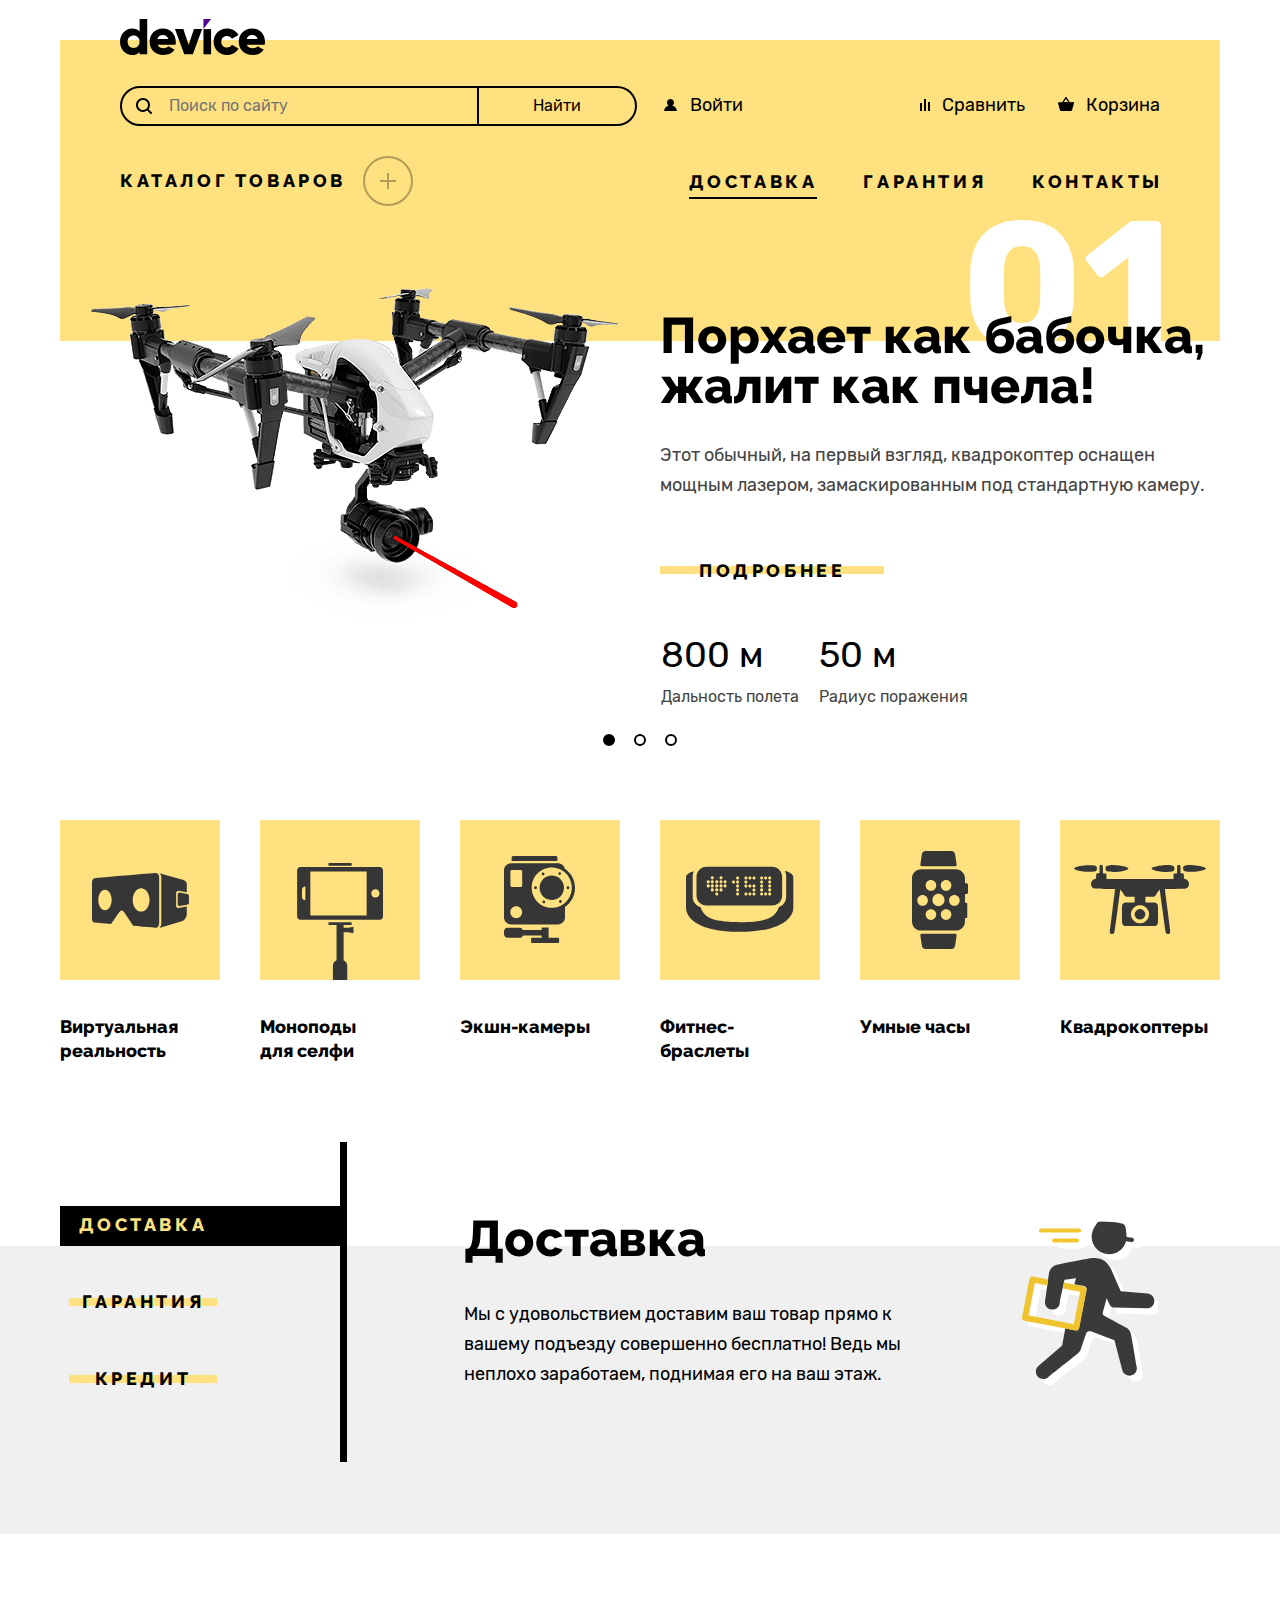
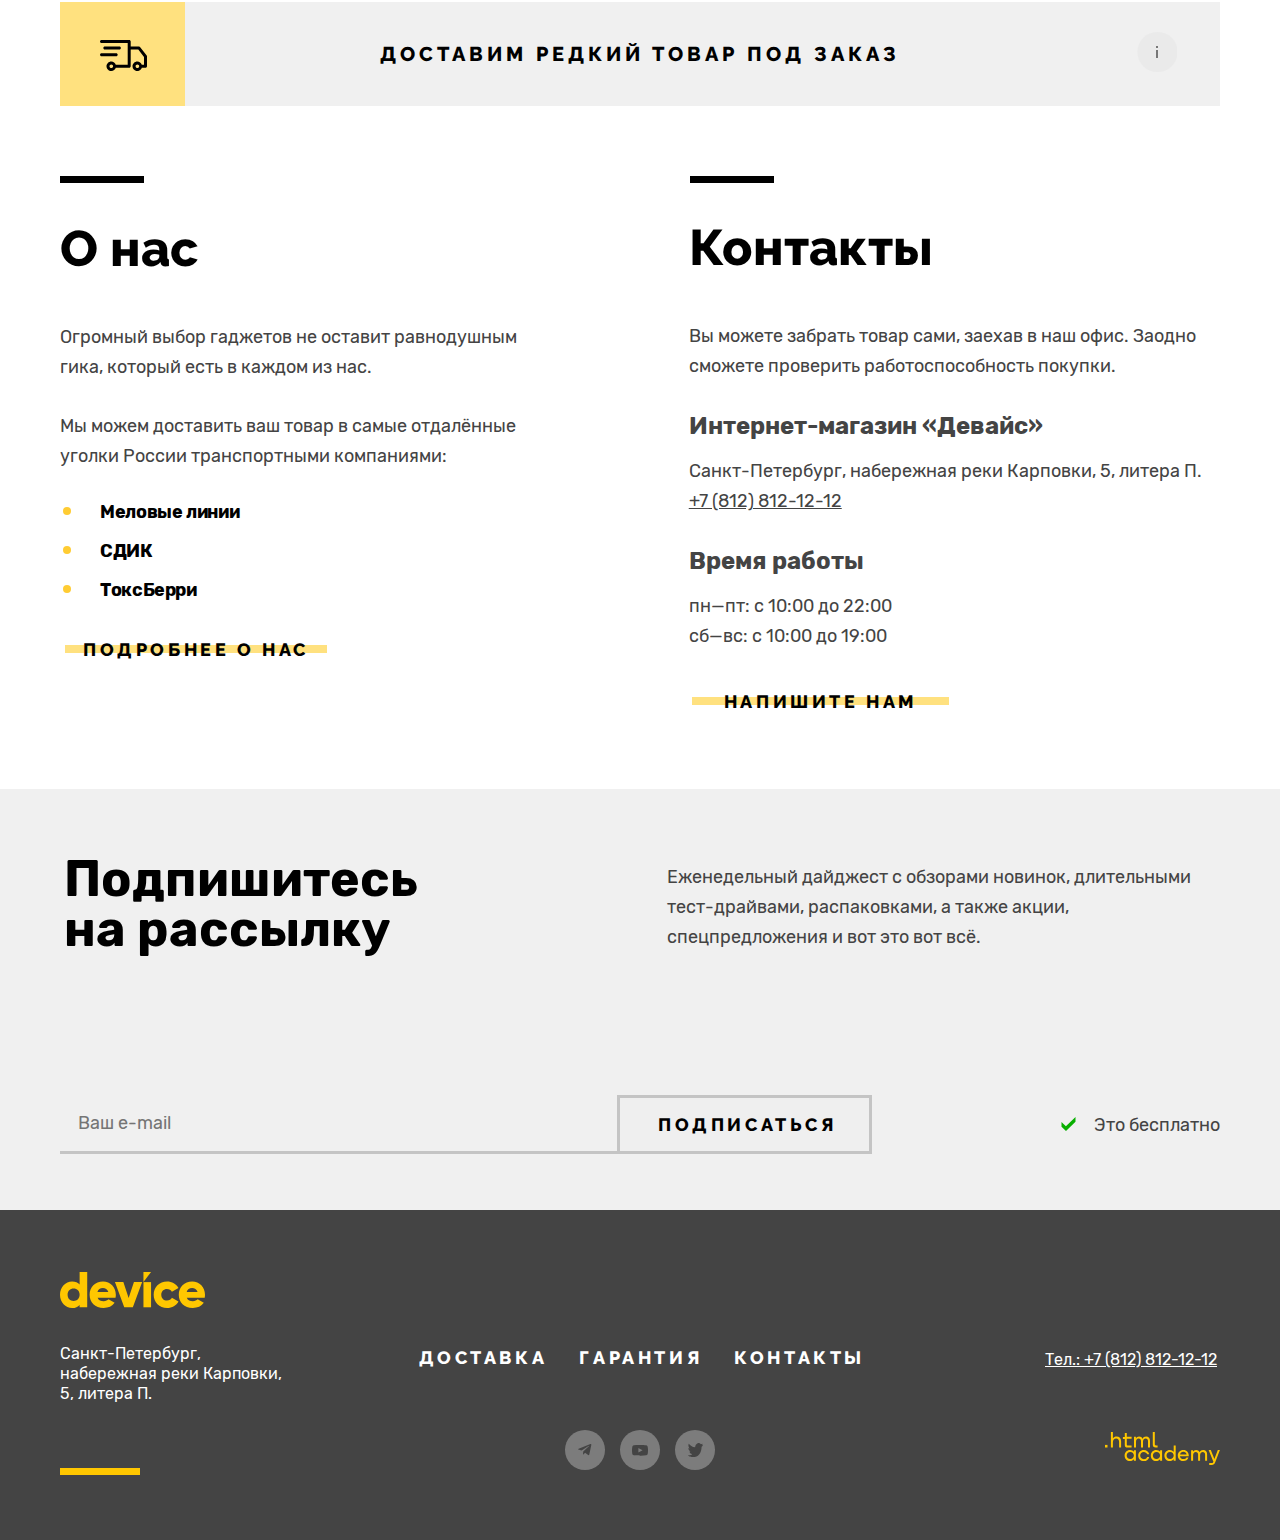
==== commit cb3d89e6: "all" ====
--- a/index.html
+++ b/index.html
@@ -57,11 +57,12 @@
       </div>
       <div class="navigation-block">
         <div class="catalog-block">
-          <a href="#" class="catalog-link catalog--plus">Каталог товаров</a>
+          <a href="#" class="catalog-link">Каталог товаров</a>
+          <span class="catalog--plus"></span>
           <div class="subcatalog">
             <ul class="subcatalog-list">
               <li class="subcatalog-item">
-                <a href="#" class="subcatalog-link">Виртуальная реальность</a>
+                <a href="#" class="subcatalog-link subcatalog-link-active">Виртуальная реальность</a>
               </li>
               <li class="subcatalog-item">
                 <a href="catalog.html" class="subcatalog-link">Моноподы для cелфи</a>
@@ -87,7 +88,7 @@
         </div>
         <ul class="navigation-service">
           <li class="navigation-service-item">
-            <a href="#" class="navigation-service-link">Доставка</a>
+            <a href="#" class="navigation-service-link nav-active-service-link">Доставка</a>
           </li>
           <li class="navigation-service-item">
             <a href="#" class="navigation-service-link">Гарантия</a>
@@ -109,6 +110,14 @@
             <span class="slider-number">01</span>
             <div class="slider-image-block">
               <img src="images/slider-1.png" alt="Кадрокоптер Девайс" class="slider-image" width="560" height="560">
+              <div class="slider-wrapper">
+                <button class="slider-button slider-left" type="button">
+                  <span class="visually-hidden">Показать предыдущий слайд</span>
+                </button>
+                <button class="slider-button slider-right" type="button">
+                  <span class="visually-hidden">Показать следующий слайд</span>
+                </button>
+              </div>
             </div>
             <div class="slider-text-block">
               <p class="slider-text">Порхает как бабочка, жалит как пчела!</p>
@@ -172,25 +181,19 @@
             </div>
           </li>
         </ul>
-        <button class="slider-left" type="button">
-          <span class="visually-hidden">Показать предыдущий слайд</span>
-        </button>
-        <button class="slider-right" type="button">
-          <span class="visually-hidden">Показать следующий слайд</span>
-        </button>
         <ul class="bullits">
           <li class="bullit-item">
-            <button class="button">
+            <button class="button-slids button-slids-current">
               <span class="visually-hidden">Открыть 1-й экран слайдера</span>
             </button>
           </li>
           <li class="bullit-item">
-            <button class="button">
+            <button class="button-slids">
               <span class="visually-hidden">Открыть 2-й экран слайдера</span>
             </button>
           </li>
           <li class="bullit-item">
-            <button class="button">
+            <button class="button-slids">
               <span class="visually-hidden">Открыть 3-й экран слайдера</span>
             </button>
           </li>
@@ -237,25 +240,21 @@
             </li>
           </ul>
           <ul class="delivery-screens">
-            <li>
             <li class="delivery-item delivery-item-active">
               <h3 class="delivery-title">Доставка</h3>
               <p class="delivery-text">Мы с удовольствием доставим ваш товар прямо
-                к вашему подъезду совершен
-
-                но бесплатно! Ведь
+                к вашему подъезду совершенно бесплатно! Ведь
                 мы неплохо заработаем, поднимая его на ваш этаж.</p>
             </li>
             <span class="delivery-active-image"></span>
-            </li>
-            <!--<li class="delivery-item">
+            <!-- <li class="delivery-item">
               <h3 class="delivery-title"></h3>
               <p class="delivery-text"></p>
             </li>
             <li class="delivery-item">
               <h3 class="delivery-title"></h3>
-              <p class="delivery-text"></p>!-->
-            </li>
+              <p class="delivery-text"></p>
+            </li> -->
           </ul>
         </div>
       </div>
@@ -293,7 +292,7 @@
           <address>
             <p class="contacts-address">Санкт-Петербург, набережная реки Карповки, 5, литера П.</p>
             <a class="contacts-phone" href="tel:+78128121212">+7 (812) 812-12-12</a>
-            <h3 class="contacts-time">Время работы</h3>
+            <p class="contacts-time">Время работы</p>
             <ul class="contacts-list">
               <li class="contacts-item-time">пн—пт: с 10:00 до 22:00</li>
               <li class="contacts-item-time">сб—вс: с 10:00 до 19:00</li>
@@ -345,16 +344,39 @@
             <li class="footer-social-item">
               <a class="footer-social-link" href="#">
                 <span class="visually-hidden">Телеграм</span>
+                <svg class="footer-social-tl" width="14" height="12" viewBox="0 0 14 12" fill="none" xmlns="http://www.w3.org/2000/svg">
+                  <g id="icons" clip-path="url(#clip0_48714_1072)">
+                  <path id="Vector" d="M12.4431 0.0735832L0.623071 4.63158C-0.183596 4.95558 -0.178929 5.40558 0.475071 5.60625L3.50974 6.55292L10.5311 2.12292C10.8631 1.92092 11.1664 2.02958 10.9171 2.25092L5.2284 7.38492H5.22707L5.2284 7.38558L5.01907 10.5136C5.32574 10.5136 5.46107 10.3729 5.63307 10.2069L7.10707 8.77358L10.1731 11.0382C10.7384 11.3496 11.1444 11.1896 11.2851 10.5149L13.2977 1.02958C13.5037 0.203583 12.9824 -0.170417 12.4431 0.0735832Z" fill="#444444"/>
+                  </g>
+                  <defs>
+                  <clipPath id="clip0_48714_1072">
+                  <rect width="14" height="12" fill="white"/>
+                  </clipPath>
+                  </defs>
+                  </svg>
               </a>
             </li>
             <li class="footer-social-item">
               <a class="footer-social-link" href="#">
                 <span class="visually-hidden">YouTube</span>
+                <svg class="footer-social-yb" width="16" height="11" viewBox="0 0 16 11" fill="none" xmlns="http://www.w3.org/2000/svg">
+                  <g id="icons" clip-path="url(#clip0_48714_1077)">
+                  <path id="Vector" d="M15.6671 1.67464C15.5765 1.35146 15.4 1.05887 15.1564 0.827973C14.9059 0.589975 14.5989 0.41973 14.2644 0.333306C13.0124 0.00330585 7.99641 0.00330593 7.99641 0.00330593C5.9053 -0.0204856 3.8147 0.0841556 1.73641 0.316639C1.40187 0.409448 1.09545 0.583497 0.844411 0.823306C0.597745 1.06064 0.419078 1.35331 0.325745 1.67397C0.10154 2.8818 -0.00739387 4.1082 0.000411455 5.33664C-0.00758854 6.56397 0.101078 7.78997 0.325745 8.99931C0.417078 9.31864 0.595078 9.60997 0.842411 9.84531C1.08974 10.0806 1.39774 10.2506 1.73641 10.3406C3.00508 10.67 7.99641 10.67 7.99641 10.67C10.0902 10.6938 12.1835 10.5892 14.2644 10.3566C14.5989 10.2702 14.9059 10.1 15.1564 9.86197C15.3999 9.63112 15.5762 9.33849 15.6664 9.01531C15.8965 7.80794 16.0083 6.58103 16.0004 5.35197C16.0177 4.11771 15.906 2.88502 15.6671 1.67397V1.67464ZM6.40174 7.61931V3.05464L10.5751 5.33731L6.40174 7.61931Z" fill="#444444"/>
+                  </g>
+                  <defs>
+                  <clipPath id="clip0_48714_1077">
+                  <rect width="16" height="11" fill="white"/>
+                  </clipPath>
+                  </defs>
+                  </svg>
               </a>
             </li>
             <li class="footer-social-item">
               <a class="footer-social-link" href="#">
-                <span class="visually-hidden">Твитер</span>
+                <svg class="footer-social-tw" width="15" height="15" viewBox="0 0 15 15" fill="none" xmlns="http://www.w3.org/2000/svg">
+                  <path d="M9.7 0.155143C11.2 -0.344857 12.3 0.455143 12.9 1.25514C13.4 1.05514 14 0.855143 14.6 0.655143C14.6 1.45514 14.1 2.05514 13.8 2.25514C14.5 2.45514 15 1.85514 15 1.85514C14.9 2.75514 14.1 3.55514 13.6 3.75514C13.4 10.0551 10.8 14.1551 4.7 14.0551C4.2 14.0551 4.8 14.0551 4.3 14.0551C4 14.0551 0.6 13.6551 0 12.2551C2 12.4551 3.4 11.8551 4.1 11.1551C3.3 10.8551 1.7 10.7551 1.5 8.35514C1.8 8.55514 2 8.65514 2.6 8.55514C1.5 7.75514 0.3 7.05514 0.4 5.05514C0.7 5.35514 1.3 5.55514 1.6 5.45514C1 5.25514 -0.2 2.35514 0.8 0.855143C2.4 2.55514 4.1 4.25514 7.1 4.35514C7.3 2.25514 8.1 0.855143 9.7 0.155143Z" fill="#444444"/>
+                  </svg>
+                <span class="visually-hidden">Твиттер</span>
               </a>
             </li>
           </ul>
@@ -363,7 +385,7 @@
           <li class="footer-phone-item">
             <a class="contacts-phone" href="tel:+78128121212">Тел.: +7 (812) 812-12-12</a>
           </li>
-          <li class="footer-phone-item">
+          <li class="footer-logo-item">
             <a class="htmlacademy-link" href="https://htmlacademy.ru/">
               <svg class="htmlacademy-svg" width="115" height="33" viewBox="0 0 115 33" fill="none"
                 xmlns="http://www.w3.org/2000/svg">
@@ -404,27 +426,39 @@
   <div class="modal modal--close">
     <div class="modal-block">
       <h2 class="modal-title">Доставка под заказ</h2>
+      <button class="modal-close-button"></button>
       <ul class="modal-list">
         <li class="modal-item">
           <p class="subtitle-modal">Ваше имя:</p>
           <form class="modal-name-form" action="https://echo.htmlacademy.ru/" method="post">
             <input class="modal-name-input" name="name" type="text" placeholder="Введите имя" required>
+           </form>
         </li>
         <li class="modal-item">
           <p class="subtitle-modal">Ваш e-mail:</p>
           <form class="modal-email-form" action="https://echo.htmlacademy.ru/" method="post">
-            <input class="modal-name-input" name="email" type="text" placeholder="Введите email" required>
+            <input class="modal-name-input" name="email" type="email" placeholder="Введите email" required>
+          </form>
         </li>
       </ul>
       <ul class="modal-list-amount">
         <li class="modal-item">
-          <p class="subtitle-modal">Что нужно привезти:</p>
+          <p class="subtitle-modal subtitle-modal-what">Что нужно привезти:</p>
           <form class="modal-name-form" action="https://echo.htmlacademy.ru/" method="post">
-            <input class="email-input modal-text-input" name="text" type="text" placeholder="В свободной форме"
+            <input class="modal-text-input" name="text" type="text" placeholder="В свободной форме"
               required>
+            </form>
         </li>
         <ul class="amount-modal">
-          <p class="subtitle-modal">Количество:</p>
+          <p class="subtitle-modal subtitle-modal-amount">Количество:</p>
+          <span class="tooltip">
+          <button class="tooltip-toggle" type="button" aria-labelledby="tooltip-label-value">
+            <svg class="tooltip-icon" xmlns="http://www.w3.org/2000/svg" width="4" height="12" viewBox="0 0 4 12" fill="none">
+            <path d="M3 0H1V2H3V0Z" fill="black"/>
+            <path d="M3 4H1V12H3V4Z" fill="black"/></svg>
+            <span class="tooltip-text" role="tooltip" id="tooltip-label-value">Постараемся найти, сколько нужно. Привезём сколько получится по требованиям к провозу багажа.</span>
+          </button>
+          </span>
           <li class="less-item">
             <span class="less-more">-</span>
           </li>
--- a/styles/styles.css
+++ b/styles/styles.css
@@ -172,6 +172,9 @@
   line-height: 20px;
   display: block;
   position: relative;
+  background-image: url("../images/search.svg");
+  background-repeat: no-repeat;
+  background-position: 14px 10px;
 }
 
 .search-input:focus {
@@ -201,7 +204,7 @@
 }
 
 .search-button:active {
-  background: #000000;
+  background: rgb(0, 0, 0);
   color: rgba(255, 255, 255, 0.3);
 }
 
@@ -214,7 +217,7 @@
 }
 
 .user-item-enter {
-  width: 214px;
+  width: 245px;
   display: flex;
   margin-left: 26px;
 }
@@ -227,7 +230,6 @@
   list-style: none;
   padding: 0;
   margin: 0;
-  margin-left: 31px;
 }
 
 .user-item {
@@ -244,6 +246,14 @@
 
 .user--enter {
   padding-left: 27px;
+}
+
+.user--exit {
+  color: #000000;
+  text-decoration: none;
+  margin-left: 29px;
+  margin-top: 1px;
+  opacity: 0.3;
 }
 
 .user-link:hover {
@@ -369,7 +379,6 @@
 }
 
 .sum-basket-product {
-  font-family: "Rubik", sans-serif;
   font-size: 16px;
   font-weight: 400;
   line-height: 20px;
@@ -378,7 +387,6 @@
 }
 
 .sum-basket-value {
-  font-family: "Rubik", sans-serif;
   font-size: 16px;
   font-weight: 400;
   line-height: 20px;
@@ -457,24 +465,53 @@
   align-self: flex-end;
   position: relative;
   display: inline-block;
-  padding: 10px 50px 10px 0;
+  padding: 10px 65px 10px 0;
   min-height: 50px;
   box-sizing: border-box;
 }
 
-.catalog-link::after {
-  content: "";
-  top: 0;
-  right: -17px;
-  width: 50px;
-  height: 50px;
-  position: absolute;
-  background-color: #ffe17f;
+.catalog-block:hover .catalog-plus {
+  opacity: 1;
+}
+
+.catalog--plus {
+  width: 46px;
+  height: 46px;
+  border-radius: 50%;
+  border: solid 2px;
+  opacity: 0.3;
+  display: inline-block;
+  position: absolute;
+  top: 0px;
+  right: -2px;
+  z-index: -1;
+}
+
+.catalog-link:hover .catalog-plus {
+  opacity: 1;
 }
 
 .catalog--plus::after {
-  background-image: url("../images/plus.svg");
-}
+  content: "";
+  position: absolute;
+  width: 16px;
+  height: 2px;
+  background-color: #000000;
+  top: 22px;
+  left: 15px;
+  transform: rotate(90deg);
+}
+
+.catalog--plus::before{
+  content: "";
+  position: absolute;
+  width: 16px;
+  height: 2px;
+  background-color: #000000;
+  top: 22px;
+  left: 15px;
+}
+
 
 .subcatalog {
   display: none;
@@ -489,11 +526,21 @@
   gap: 30px;
 }
 
-.catalog-block:hover .subcatalog,
-.catalog-block:focus-within .subcatalog {
+.catalog-block:focus-within .subcatalog,
+.catalog-block:active .subcatalog {
   display: flex;
   padding-top: 14px;
 }
+
+.catalog-block:hover .catalog--plus {
+  opacity: 1;
+}
+
+.catalog-block:focus-within .catalog--plus::after,
+.catalog-block:active .catalog--plus::after {
+  opacity: 0;
+}
+
 
 .subcatalog-list {
   margin: 0;
@@ -507,6 +554,18 @@
 .subcatalog-link {
   color: #000000;
   text-decoration: none;
+}
+
+.subcatalog-link:hover {
+  opacity: 0.6;
+}
+
+.subcatalog-link:active {
+  opacity: 0.3;
+}
+
+.subcatalog-link-active {
+  border-bottom: solid 2px;
 }
 
 .navigation-service {
@@ -536,13 +595,25 @@
   display: block;
 }
 
+.navigation-service-link:hover {
+  opacity: 0.6;
+}
+
+.navigation-service-link:active {
+  opacity: 0.3;
+}
+
+.nav-active-service-link {
+  border-bottom: solid 2px;
+}
+
 .main-index {
 }
 
 .welcome {
   width: 1160px;
   margin: 0 auto;
-  padding-bottom: 50px;
+  padding-bottom: 31px;
 }
 
 .slider-container {
@@ -572,7 +643,6 @@
   background-color: #ffe17f;
   text-align: right;
   color: #ffffff;
-  font-family: "Rubik", sans-serif;
   font-size: 180px;
   font-weight: 700;
   line-height: 30px;
@@ -588,10 +658,54 @@
   padding-right: 40px;
   z-index: 20;
   position: relative;
+  width: 560px;
 }
 
 .slider-image {
   margin-top: -16px;
+}
+
+.slider-wrapper {
+  width: 100%;
+  top: 35%;
+  display: flex;
+  justify-content: space-between;
+  position: absolute;
+}
+
+.slider-button {
+  width: 20px;
+  height: 60px;
+  flex-shrink: 0;
+  background-image: url("../images/arrow-slider.svg");
+  background-repeat: no-repeat;
+  border: none;
+  background-color: #ffffff00;
+  cursor: pointer;
+  z-index: 20;
+}
+
+
+.slider-button:hover {
+  opacity: 0.6;
+}
+
+.slider-button:focus {
+
+}
+
+.slider-button:active {
+  opacity: 0.3;
+}
+
+.slider-right {
+  transform: rotate(180deg);
+  margin-right: 40px;
+}
+
+
+.slider-left {
+  margin-left: 30px;
 }
 
 .slider-text-block {
@@ -616,17 +730,18 @@
   line-height: 30px;
   margin: 0;
   color: #444444;
-  margin-bottom: 55px;
+  margin-bottom: 56px;
 }
 
 .slider-link {
-  margin-bottom: 50px;
+  margin-bottom: 49px;
+  padding: 0 39px;
 }
 
 .slider-parameters {
   display: flex;
   flex-wrap: wrap;
-  margin: 5px;
+  margin: 5px 5px 5px 1px;
 }
 
 .slider-parameter {
@@ -651,29 +766,56 @@
   order: -1;
 }
 
-.slider-left {
-  display: none;
-}
-
-.slider-right {
-  display: none;
-}
-
 .bullits {
   margin: 0;
   padding: 0;
+  text-align: center;
+  position: relative;
+  top: -36px;
+  z-index: 20;
 }
 
 .bullit-item {
   list-style: none;
-}
-
-.button {
-  display: none;
+  display: inline-block;
+  margin: 0;
+  padding: 0;
+}
+
+.bullit-item:not(:last-child) {
+  margin-right: 15px;
+}
+
+.button-slids {
+  border-radius: 50%;
+  width: 12px;
+  height: 12px;
+  margin: 0;
+  padding: 0;
+  border: solid 2px #000000;
+  background-color: #ffffff;
+  cursor: pointer;
+
+}
+
+.button-slids:hover {
+  opacity: 0.6;
+}
+
+.button-slids:focus {
+
+}
+
+.button-slids:active {
+  opacity: 0.3;
+}
+
+.button-slids-current {
+  background-color: #000000;
 }
 
 .assortment {
-  padding-bottom: 157px;
+  padding-bottom: 151px;
   width: 1160px;
   margin: 0 auto;
 }
@@ -757,7 +899,7 @@
 
 .delivery {
   position: relative;
-  margin-bottom: 116px;
+  margin-bottom: 68px;
 }
 
 .delivery::after {
@@ -785,7 +927,7 @@
 .delivery-box {
   width: 1160px;
   margin: auto;
-  padding-bottom: 94px;
+  padding-bottom: 89px;
   position: relative;
   padding-left: 17px;
   position: relative;
@@ -887,7 +1029,7 @@
   font-style: normal;
   font-weight: 800;
   line-height: 50px;
-  margin-bottom: 34px;
+  margin-bottom: 35px;
 }
 
 .delivery-text {
@@ -1004,7 +1146,7 @@
 .info-contacts {
   margin: 0 auto;
   width: 1160px;
-  padding-bottom: 70px;
+  padding-bottom: 72px;
 }
 
 .info-contact {
@@ -1013,7 +1155,7 @@
 }
 
 .info {
-  margin-top: 6px;
+  margin-top: 8px;
 }
 
 .info-about {
@@ -1030,7 +1172,7 @@
 .info-about::after {
   position: absolute;
   content: "";
-  top: -47px;
+  top: -48px;
   left: 0px;
   background-color: #000000;
   width: 84px;
@@ -1042,33 +1184,47 @@
   margin: 0;
   line-height: 30px;
   color: #444444;
+  margin-bottom: 29px;
+}
+
+.info-list-more {
+  margin: 0;
   margin-bottom: 27px;
-}
-
-.info-list-more {
-  margin: 0;
-  margin-bottom: 28px;
   font-weight: 700;
   line-height: 35px;
   letter-spacing: -0.36px;
-}
-
-.info-item-more::marker {
-  color: green;
-  white-space: 50px;
+  margin-top: -5px;
+  list-style: none;
+}
+
+
+.info-item-more {
+  position: relative;
+}
+
+.info-item-more::after {
+  position: absolute;
+  content: "";
+  width: 8px;
+  height: 8px;
+  background-color: #ffcc33;
+  border-radius: 50%;
+  top: 12px;
+  left: -37px;
 }
 
 .info-item-more:not(:last-child) {
-  margin-bottom: 3px;
+  margin-bottom: 4px;
 }
 
 .info-more-detailed {
   margin-left: 5px;
+  padding: 0 18px;
 }
 
 .contacts {
-  padding-left: 40px;
-  padding-top: 6px;
+  padding-left: 41px;
+  padding-top: 7px;;
 }
 
 .contacts-title {
@@ -1085,8 +1241,8 @@
 .contacts-title::after {
   position: absolute;
   content: "";
-  top: -49px;
-  left: 2px;
+  top: -47px;
+  left: 1px;
   background-color: #000000;
   width: 84px;
   height: 7px;
@@ -1145,15 +1301,15 @@
   margin: 0;
   padding: 0;
   font-style: normal;
+  margin-bottom: 15px;
 }
 
 .contacts-list {
   margin: 0;
   padding: 0;
-  padding-top: 11px;
   list-style: none;
   color: #444444;
-  margin-bottom: 39px;
+  margin-bottom: 36px;
 }
 
 .contacts-item-time {
@@ -1162,11 +1318,12 @@
 
 .contacts-button {
   margin-left: 3px;
+  padding: 0 32px;
 }
 
 .mailing {
   background-color: #f0f0f0;
-  padding-top: 74px;
+  padding-top: 65px;
   padding-bottom: 56px;
 }
 
@@ -1177,7 +1334,8 @@
 
 .mailing-text-title {
   display: flex;
-  margin-bottom: 144px;
+  margin-bottom: 141px;
+  justify-content: space-between;
 }
 
 .mailing-title {
@@ -1186,11 +1344,12 @@
   font-size: 50px;
   font-weight: 800;
   line-height: 50px;
-  margin-right: 252px;
+  margin-left: 4px;
+  width: 359px;
 }
 
 .mailing-text {
-  margin: 0;
+  margin: 8px 25px 0 0;
   padding: 0;
   color: #444444;
   font-family: "Rubik", sans-serif;
@@ -1198,6 +1357,7 @@
   font-style: normal;
   font-weight: 400;
   line-height: 30px;
+  width: 528px;
 }
 
 .mailing-button-free {
@@ -1207,6 +1367,7 @@
 
 .mailing-form {
   display: flex;
+  width: 817px;
 }
 
 .email-input {
@@ -1219,8 +1380,9 @@
   font-size: 18px;
   font-weight: 400;
   line-height: 30px;
-  padding-left: 10px;
+  padding: 10px 18px;
   color: #444444;
+  box-sizing: border-box;
 }
 
 .email-input:hover {
@@ -1228,7 +1390,7 @@
 
 .email-input:focus {
   outline: none;
-  background-color: #C4C4C4;;
+  background-color: #c4c4c4;;
 }
 
 .email-input:active {
@@ -1247,7 +1409,7 @@
   color: #000000;
   border: 3px solid #c4c4c4;
   text-transform: uppercase;
-  padding: 18px 39px;
+  padding: 16px 32px 16px 38px;
   text-align: center;
   letter-spacing: 3.6px;
   font-family: "Raleway", sans-serif;
@@ -1255,16 +1417,8 @@
 }
 
 .mailing-button:hover {
-  font-size: 18px;
-  font-weight: 800;
   color: #ffffff;
-  border: 3px solid #000000;
-  text-transform: uppercase;
-  padding: 18px 39px;
-  text-align: center;
-  letter-spacing: 3.6px;
-  font-family: "Raleway", sans-serif;
-  cursor: pointer;
+  border: 3px solid #000000;;
   background-color: #000000;
 }
 
@@ -1272,7 +1426,7 @@
 }
 
 .mailing-button:active {
-  color: rgba(255, 255, 255, 0.3);
+  color: #ffffff4d;
 }
 
 .mailing-free {
@@ -1287,7 +1441,7 @@
   content: "";
   position: absolute;
   top: 6px;
-  left: -28px;
+  left: -34px;
   width: 16px;
   height: 16px;
 }
@@ -1308,6 +1462,7 @@
 .page-footer-width {
   width: 1160px;
   margin: 0 auto;
+  padding-bottom: 70px;
 }
 
 .page-footer-box {
@@ -1323,14 +1478,14 @@
 }
 
 .page-footer-logo {
-  margin-bottom: 35px;
+  margin-bottom: 27px;
 }
 
 .page-footer-address-more {
   font-size: 16px;
   font-style: normal;
   color: #ffffff;
-  flex-wrap: wrap;
+  line-height: 20px;
 }
 
 .footer-strip {
@@ -1350,11 +1505,10 @@
 
 .footer-navigation-social {
   display: flex;
-  width: 444px;
+  width: 507px;
   min-height: 123px;
   flex-direction: column;
-  padding-bottom: 61px;
-  padding-top: 137px;
+  padding-top: 133px;
 }
 
 .footer-navigation-list {
@@ -1362,12 +1516,12 @@
   padding: 0;
   list-style: none;
   display: flex;
-  justify-content: space-between;
-  padding-bottom: 62px;
+  padding-bottom: 57px;
   flex-wrap: wrap;
 }
 
-.footer-navigation-item {
+.footer-navigation-item:not(:last-child) {
+  margin-right: 32px;
 }
 
 .footer-navigation-link {
@@ -1417,10 +1571,55 @@
   margin: 0;
   padding: 0;
   display: flex;
+  width: 434px;
   justify-content: center;
 }
 
 .footer-social-item {
+  list-style: none;
+  margin-left: 9px;
+}
+
+.footer-social-item:not(:last-child){
+  margin-right: 6px;
+}
+
+.footer-social-link {
+  display: block;
+  width: 40px;
+  height: 40px;
+  background-repeat: no-repeat;
+  background-position: center;
+  background-color: rgba(255, 255, 255, 0.3);
+  border-radius: 50%;
+}
+
+.footer-social-link:hover {
+  background-color: rgb(255, 199, 0);
+}
+
+.footer-social-tl {
+  position: relative;
+  top: 5px;
+  left: 13px;
+}
+
+.footer-social-yb {
+  position: relative;
+  top: 5px;
+  left: 12px;
+}
+
+.footer-social-tw {
+  position: relative;
+  top: 7px;
+  left: 13px;
+}
+
+.footer-social-tl:active,
+.footer-social-yb:active,
+.footer-social-tw:active {
+  opacity: 0.3;
 }
 
 .footer-button {
@@ -1448,14 +1647,18 @@
   width: 175px;
   height: 116px;
   flex-shrink: 0;
-  padding-bottom: 65px;
-  padding-top: 140px;
+  padding-top: 135px;
 }
 
 .footer-phone-item-tel {
 }
 
 .footer-phone-item {
+  margin-bottom: 57px;
+}
+
+.footer-logo-item {
+  margin-left: 60px;
 }
 
 li .contacts-phone {
@@ -1596,6 +1799,10 @@
 }
 
 .catalog-filter {
+  display: flex;
+  flex-direction: column;
+  gap: 35px;
+  flex-wrap: wrap;
 }
 
 .catalog-title {
@@ -1607,9 +1814,28 @@
   line-height: normal;
   letter-spacing: 3.2px;
   text-transform: uppercase;
-}
-
-.catalog-sum {
+  position: relative;
+}
+
+.catalog-title::after {
+  background-color: #000000;
+  position: absolute;
+  content: "";
+  width: 200px;
+  height: 2px;
+  bottom: -6px;
+  left: 0;
+}
+
+.catalog-sum-group {
+  border: none;
+  margin: 0;
+  width: 200px;
+  height: 43px;
+  padding: 12px 0 0 0;
+}
+
+.catalog-sum-title {
   font-family: "Rubik", sans-serif;
   font-size: 18px;
   font-style: normal;
@@ -1617,16 +1843,87 @@
   line-height: 20px;
   letter-spacing: -0.36px;
   position: relative;
-}
-
-.catalog-sum::after {
+  padding: 0;
+}
+
+.range {
+  width: 200px;
+}
+
+.range-scale {
+  position: relative;
+  height: 2px;
+  background-color: #dcdcdc;
+  z-index: 1;
+}
+
+.range-bar {
+  position: absolute;
+  height: 2px;
   background-color: #000000;
-  position: absolute;
-  content: "";
-  width: 200px;
-  height: 2px;
-  top: -12px;
   left: 0;
+}
+
+.range-toggle {
+  position: absolute;
+  width: 18px;
+  height: 18px;
+  background-color: #ebebeb;
+  border-radius: 50%;
+  cursor: pointer;
+  border: 2px solid #242424;
+}
+
+.range-toggle:hover {
+  background-color: rgba(235, 235, 235, 0.5);
+  border: 2px solid rgba(36, 36, 36, 0.5);
+}
+
+.range-toggle:focus {
+
+}
+
+.range-toggle:active{
+  background-color: #000000;
+  border: 2px solid #000000;
+}
+
+.toggle-min {
+  top: -8px;
+  left: 0px;
+}
+
+.toggle-max {
+  top: -8px;
+  right: -10px;
+}
+
+.range-wrapper-inputs {
+  position: absolute;
+}
+
+
+.catalog-filter-label {
+  background-color: #f0f0f0;
+  color: rgba(0, 0, 0, 0.3);
+  font-size: 14px;
+}
+
+.range-input {
+  font-family: "Rubik";
+  font-size: 14px;
+  font-weight: 400;
+  line-height: 20px;
+  background-color: #f0f0f0;
+  border: none;
+  color: rgba(0, 0, 0, 0.3);
+  width: 90px;
+}
+
+.range-input::-webkit-outer-spin-button,
+.range-input::-webkit-inner-spin-button {
+  appearance: none;
+  margin: 0;
 }
 
 .catalog-color {
@@ -1668,9 +1965,45 @@
 }
 
 .control {
-}
-
-.control-input {
+  position: relative;
+  display: block;
+  padding-left: 36px;
+
+}
+
+.control-mark {
+  position: absolute;
+  top: 2px;
+  left: 0;
+  width: 20px;
+  height: 20px;
+  border: 2px solid #242424;
+  border-radius: 4px;
+}
+
+.control:hover .control-mark,
+.control:hover .control-label {
+  opacity: 0.6;
+}
+
+.control:active .control-mark,
+.control:active .control-label {
+  opacity: 0.3;
+}
+
+.control-input:disabled + .control-mark {
+  border-color: red;
+}
+
+.control-input[type="checkbox"]:checked + .control-mark::before,
+.control-input[type="checkbox"]:checked + .control-mark::after {
+  position: absolute;
+  top: 7px;
+  left: 2px;
+  width: 12px;
+  height: 2px;
+  background-color: #242424;
+  content: "";
 }
 
 .catalog-parametr {
@@ -1918,6 +2251,35 @@
   min-height: 40px;
   justify-content: space-between;
   align-items: flex-start;
+  position: relative;
+}
+
+.product-new {
+  display: inline-block;
+  position: absolute;
+  width: 56px;
+  height: 56px;
+  top: 27px;
+  right: 29px;
+  border: solid 2px rgba(0, 0, 0, 0.60);
+  z-index: 1;
+  border-radius: 50%;
+}
+
+.product-new::after {
+  position: absolute;
+  content: "New";
+  top: 19px;
+  left: 8px;
+  color: rgba(0, 0, 0, 0.60);
+  text-align: center;
+  font-family: "Raleway", sans-serif;
+  font-size: 14px;
+  font-style: normal;
+  font-weight: 800;
+  line-height: normal;
+  letter-spacing: 2.8px;
+  text-transform: uppercase;
 }
 
 .product-title {
@@ -2061,10 +2423,9 @@
   position: fixed;
   width: 100%;
   height: 100%;
-  background-color: rgba(255, 0, 0, 0.5);
+  background-color: rgba(0, 0, 0, 0.5);
   top: 0;
   left: 0;
-  z-index: 200;
   display: flex;
   justify-content: center;
   align-items: center;
@@ -2077,11 +2438,12 @@
 .modal-block {
   width: 920px;
   min-height: 568px;
-  background-color: #ffffff;
+  background-color: rgb(255, 255, 255);
   padding: 62px 71px;
   box-sizing: border-box;
-  border: solid 10px #000000;
+  border: solid 10px rgb(0, 0, 0);
   box-shadow: 0px 10px 0px 0px rgba(0, 0, 0, 0.10);
+  position: relative;
 }
 
 .modal-title {
@@ -2091,21 +2453,54 @@
   font-weight: 800;
   line-height: 50px;
   margin: 0;
-  margin-bottom: 41px;
+  margin-bottom: 40px;
+}
+
+.modal-close-button {
+  position: absolute;
+  top: 70px;
+  right: 70px;
+  width: 26px;
+  height: 26px;
+  background-image: url("../images/modal/cross-modal.svg");
+  border: none;
+  background-color: #ffffff;
+  cursor: pointer;
+}
+
+.modal-title::after {
+
+}
+
+.modal-title::after {
+
+}
+
+.modal-title:hover::after {
+  opacity: 0.6;
+}
+
+.modal-title:focus::after {
+
+}
+
+.modal-title:active::after {
+  opacity: 0.3;
 }
 
 .modal-list {
   padding: 0;
   margin: 0;
   display: flex;
-  margin-bottom: 63px;
+  margin-bottom: 66px;
+  flex-wrap: wrap;
 }
 
 .modal-list-amount {
   padding: 0;
   margin: 0;
   display: flex;
-  margin-bottom: 46px;
+  margin-bottom: 48px;
 }
 
 .modal-list:not(:last-child) {
@@ -2123,10 +2518,80 @@
   font-size: 18px;
   font-style: normal;
   font-weight: 700;
-  line-height: 20px; /* 111.111% */
+  line-height: 20px;
   letter-spacing: -0.36px;
   margin: 0;
-  margin-bottom: 13px;
+  margin-bottom: 12px;
+}
+
+.subtitle-modal-what {
+  margin-bottom: 12px;
+  margin-top: -2px;
+}
+
+.subtitle-modal-amount {
+  margin-top: -3px;
+}
+
+.tooltip-toggle {
+  position: relative;
+  bottom: 5px;
+  left: 8px;
+  font-weight: 400;
+  border-radius: 25px;
+  background-color: #ffe17f;
+  width: 26px;
+  height: 26px;
+  text-align: center;
+  cursor: pointer;
+  border: none;
+}
+
+.tooltip-toggle::after {
+  position: absolute;
+  content: "";
+  top: 30px;
+  left: 5px;
+  width: 14px;
+  height: 6px;
+  width: 0;
+  height: 0;
+  border-left: 8px solid transparent;
+  border-right: 8px solid transparent;
+  border-bottom: 7px solid black;
+  display: none;
+}
+
+.tooltip-icon {
+  width: 27%;
+  height: 100%;
+}
+
+.tooltip-text {
+  position: absolute;
+  content: "";
+  width: 164px;
+  height: 123px;
+  color: #ffffff;
+  line-height: 20px;
+  background-color: #000000;
+  font-size: 16px;
+  font-family: "Rubik", sans-serif;
+  font-weight: 400;
+  letter-spacing: 0.5px;
+  padding: 19px 17px 18px 19px;
+  top: 37px;
+  right: -17px;
+  display: none;
+}
+
+.tooltip-toggle:hover::after {
+  display: block;
+}
+
+.tooltip-toggle:hover + .tooltip-text,
+.tooltip-toggle:focus + .tooltip-text  {
+  display: block;
 }
 
 .modal-name-form {
@@ -2134,11 +2599,13 @@
 }
 
 .modal-name-input {
-  width: 347px;
+  width: 358px;
   border: none;
   min-height: 60px;
   background-color: #f0f0f0;
-  padding: 0 0 0 12px;
+  padding: 8px 19px;
+  box-sizing: border-box;
+  font-size: 16px;
 }
 
 input.modal-name-input[type="text"]::placeholder {
@@ -2150,11 +2617,13 @@
 }
 
 .modal-text-input {
-  width: 527px;
+  width: 539px;
   border: none;
   min-height: 60px;
   background-color: #f0f0f0;
-  padding: 0 0 0 12px;
+  padding: 8px 19px;
+  font-size: 16px;
+  box-sizing: border-box;
 }
 
 input.modal-text-input[type="text"]::placeholder {
@@ -2169,22 +2638,22 @@
   list-style: none;
   margin: 0;
   padding: 0;
-  margin-left: 40px;
+  margin-left: 41px;
+  display: flex;
+  flex-wrap: wrap;
 }
 
 .less-item {
   list-style: none;
   margin: 0;
   padding: 0;
-  display: inline-flex;
-  margin-left: -4px;
-}
 }
 
 .number-item {
   list-style: none;
   margin: 0;
   padding: 0;
+
 }
 
 .more-item {
@@ -2197,10 +2666,61 @@
   width: 16px;
   height: 16px;
   background-color: #f0f0f0;
-  padding: 22px 20px;
+  padding: 19px 25px;
 }
 
 
 .button-send {
-
-}
+  display: inline;
+  text-align: center;
+  cursor: pointer;
+  width: 202px;
+  border: none;
+  font-family: "Raleway", sans-serif;
+  font-size: 18px;
+  font-weight: 800;
+  line-height: normal;
+  letter-spacing: 3.6px;
+  text-transform: uppercase;
+  position: relative;
+  z-index: 10;
+  background-color: #ffffff;
+}
+
+.button-send::after {
+  position: absolute;
+  content: "";
+  top: 7px;
+  left: 0px;
+  z-index: -2;
+  width: 200px;
+  height: 8px;
+  flex-shrink: 0;
+  background-color: #ffe17f;
+}
+
+.button-send:hover::after {
+  transition: transform 0.2s ease-in-out 0.1s;
+  content: "";
+  position: absolute;
+  top: -7px;
+  left: 0;
+  z-index: -1;
+  width: 100%;
+  height: 40px;
+  flex-shrink: 0;
+  background-color: #ffe17f;
+}
+
+.button-send:active::after {
+  transition: transform 0.1s ease;
+  content: "";
+  position: absolute;
+  top: -7px;
+  left: 0;
+  z-index: -1;
+  width: 100%px;
+  height: 40px;
+  flex-shrink: 0;
+  background-color: #ffcc33;
+}
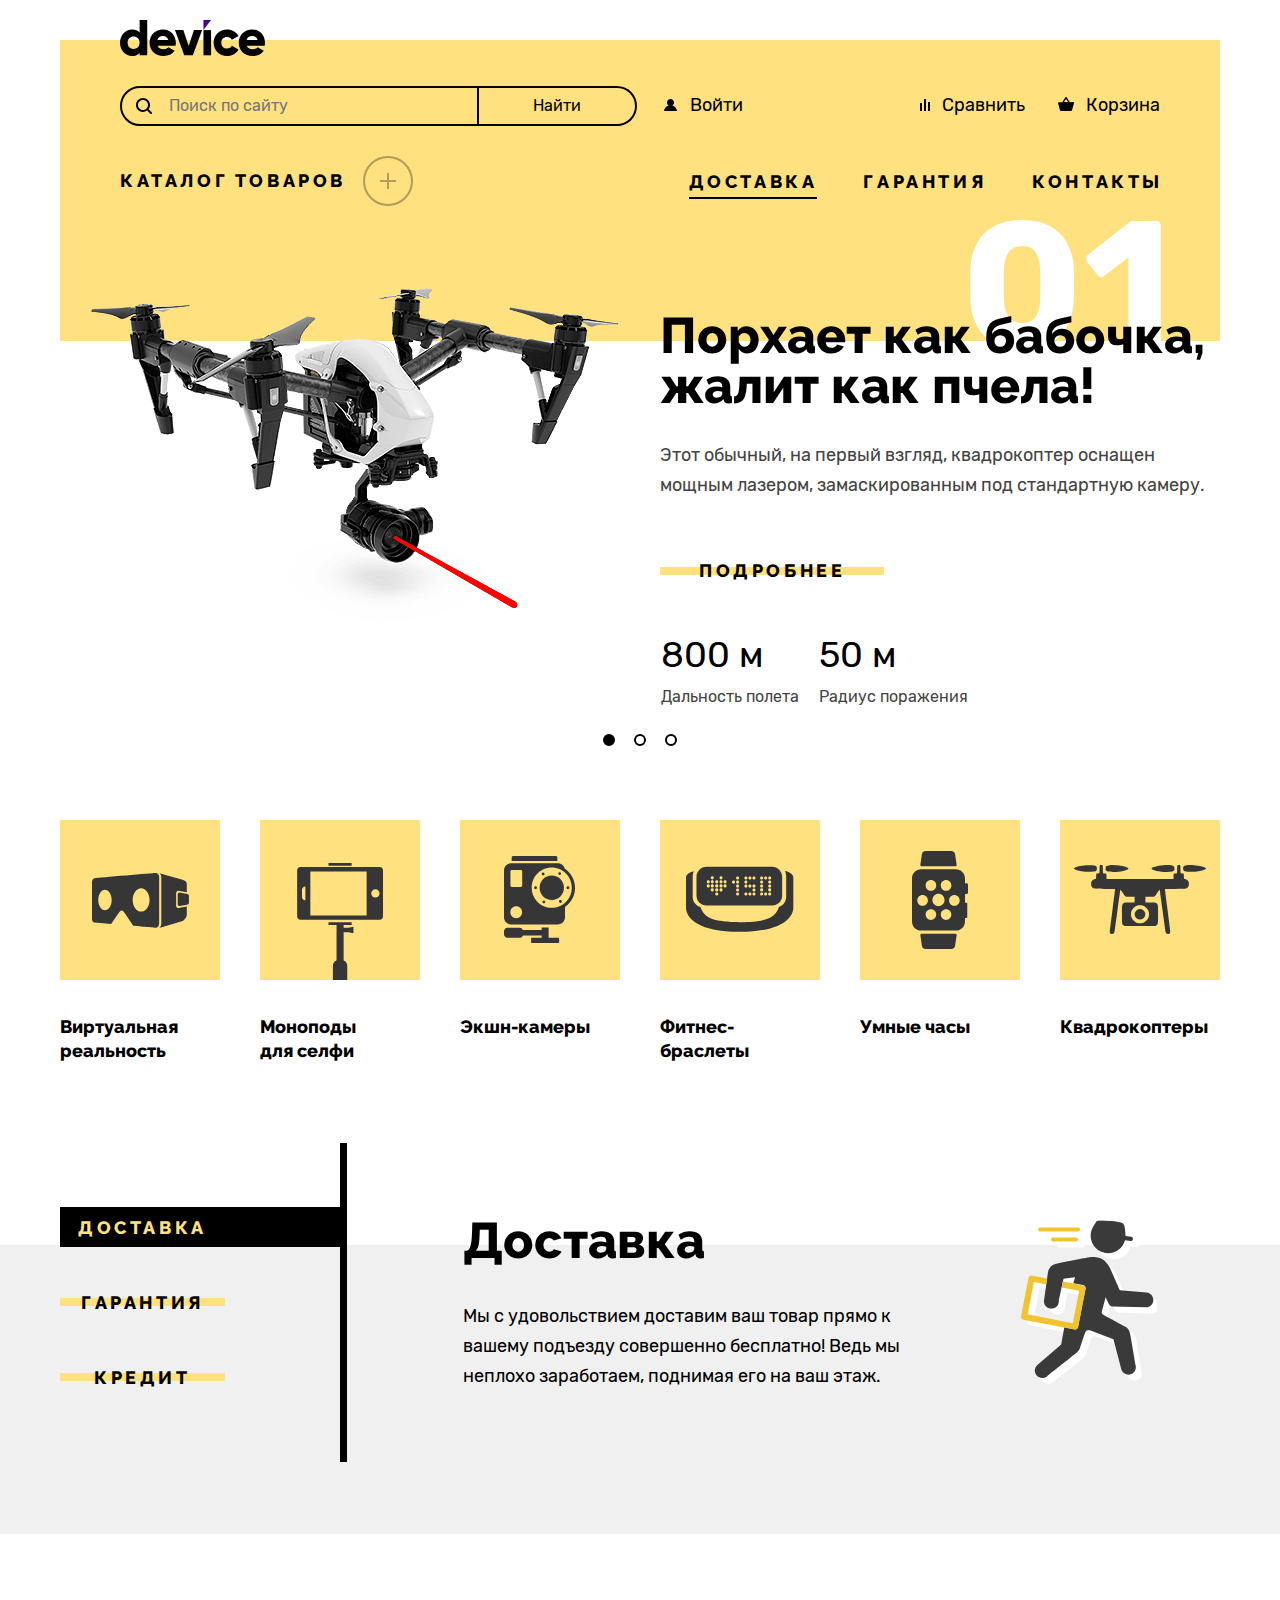
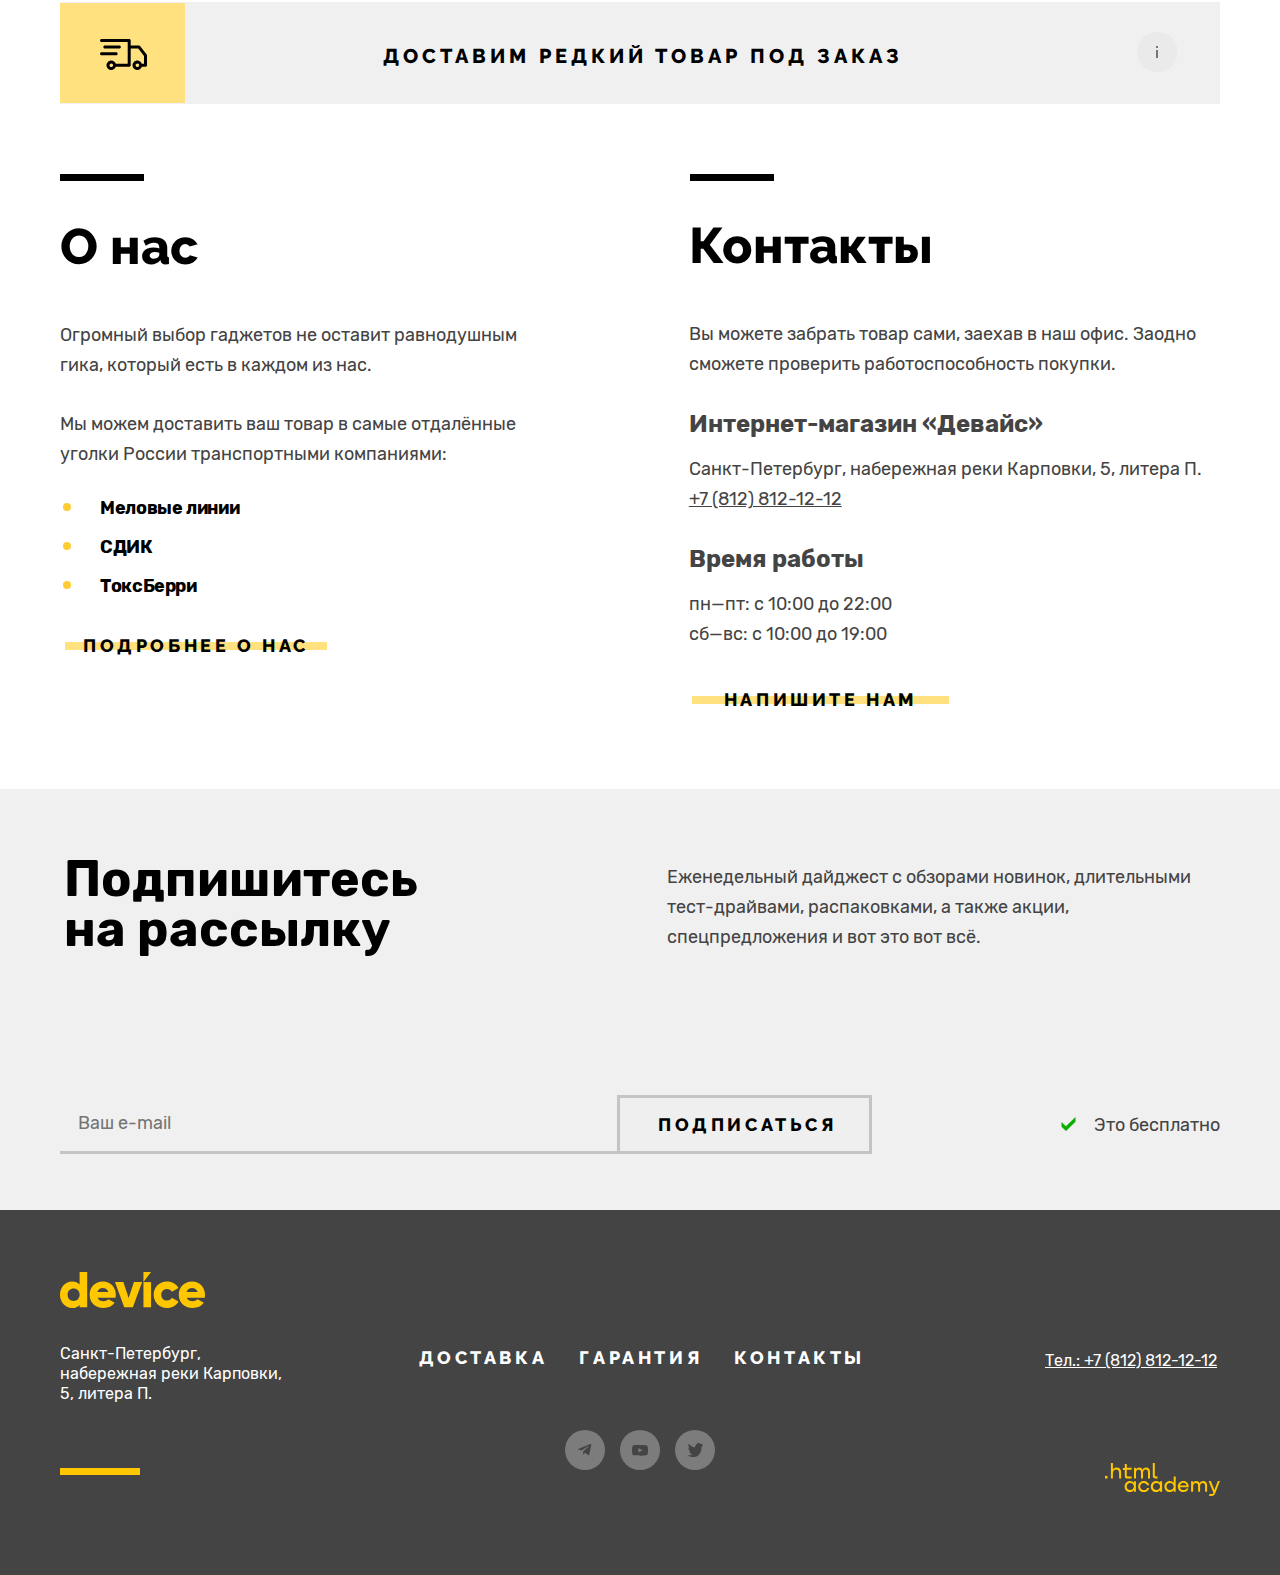
==== commit 86858bf8: "all" ====
--- a/index.html
+++ b/index.html
@@ -1,479 +1,489 @@
 <!DOCTYPE html>
 <html lang="ru">
 
-<head>
-  <meta charset="utf-8">
-  <title>HTML Academy: Девайс</title>
-  <link rel="stylesheet" href="styles/styles.css">
-</head>
+  <head>
+    <meta charset="utf-8">
+    <title>HTML Academy: Девайс</title>
+    <link rel="stylesheet" href="styles/styles.css">
+  </head>
 
-<body>
-  <header class="page-header">
-    <a class="logo-link" href="#">
-      <img class="logo" src="images/logo-header.svg" alt="Логотип Device.">
-    </a>
-    <nav class="navigation">
-      <div class="search-line">
-        <form class="search-form" action="https://echo.htmlacademy.ru/">
-          <input class="search-input" type="text" name="search-text" placeholder="Поиск по сайту" required>
-          <button class="search-button" type="submit">Найти</button>
+  <body>
+    <header class="page-header">
+      <a class="logo-link" href="#">
+        <img class="logo" src="images/logo-header.svg" alt="Логотип Device.">
+      </a>
+      <nav class="navigation">
+        <div class="search-line">
+          <form class="search-form" action="https://echo.htmlacademy.ru/">
+            <label class="search-label">
+              <input class="search-input" type="text" name="search-text" placeholder="Поиск по сайту" required>
+            </label>
+            <button class="search-button" type="submit">Найти</button>
+          </form>
+          <ul class="user-menu">
+            <li class="user-item-enter">
+              <a href="#" class="user-link user--enter">Войти</a>
+            </li>
+            <li class="basket-item">
+              <ul class="basket-item">
+                <li class="user-item">
+                  <a href="#" class="user-link user--compare">Сравнить</a>
+                </li>
+                <li class="user-item">
+                  <div class="basket-active">
+                    <a href="#" class="user-link user--basket">Корзина</a>
+                    <div class="sub-basket">
+                      <ul class="sub-basket-list">
+                        <li class="sub-basket-item">
+                          <img class="sub-product-basket" src="images/product-1-small.jpg" alt="product-backet-1"
+                            width="39" height="43">
+                          <h3 class="sub-product-name">Любительская селфи-палка</h3>
+                        </li>
+                        <li class="sub-basket-item">
+                          <img class="sub-product-basket" src="images/product-2-small.jpg" alt="product-backet-2"
+                            width="39" height="43">
+                          <h3 class="sub-product-name">Профессиональная селфи-палка</h3>
+                        </li>
+                        <li class="sum-basket-item">
+                          <p class="sum-basket-product">Товаров: 2</p>
+                          <p class="sum-basket-value">Сумма: 2000 ₽</p>
+                        </li>
+                      </ul>
+                      <a class="sum-basket-link" href="#">Открыть корзину</a>
+                    </div>
+                  </div>
+                </li>
+              </ul>
+            </li>
+          </ul>
+        </div>
+        <div class="navigation-block">
+          <div class="catalog-block">
+            <a href="#" class="catalog-link">Каталог товаров</a>
+            <span class="catalog--plus"></span>
+            <div class="subcatalog">
+              <ul class="subcatalog-list">
+                <li class="subcatalog-item">
+                  <a href="#" class="subcatalog-link subcatalog-link-active">Виртуальная реальность</a>
+                </li>
+                <li class="subcatalog-item">
+                  <a href="catalog.html" class="subcatalog-link">Моноподы для cелфи</a>
+                </li>
+                <li class="subcatalog-item">
+                  <a href="#" class="subcatalog-link">Экшн-камеры</a>
+                </li>
+              </ul>
+              <ul class="subcatalog-list">
+                <li class="subcatalog-item">
+                  <a href="#" class="subcatalog-link">Фитнес-браслеты</a>
+                </li>
+                <li class="subcatalog-item">
+                  <a href="#" class="subcatalog-link">Умные часы</a>
+                </li>
+              </ul>
+              <ul class="subcatalog-list">
+                <li class="subcatalog-item">
+                  <a href="#" class="subcatalog-link">Квадрокоптеры</a>
+                </li>
+              </ul>
+            </div>
+          </div>
+          <ul class="navigation-service">
+            <li class="navigation-service-item">
+              <a href="#" class="navigation-service-link nav-active-service-link">Доставка</a>
+            </li>
+            <li class="navigation-service-item">
+              <a href="#" class="navigation-service-link">Гарантия</a>
+            </li>
+            <li class="navigation-service-item">
+              <a href="#" class="navigation-service-link">Контакты</a>
+            </li>
+          </ul>
+        </div>
+      </nav>
+    </header>
+    <main class="main-index">
+      <h1 class="visually-hidden">Магазин квадрокопторов Девайс</h1>
+      <section class="welcome">
+        <h2 class="visually-hidden">Предложения недели</h2>
+        <div class="slider-container">
+          <ul class="slider-list">
+            <li class="slider-screen slider-screen-active">
+              <span class="slider-number">01</span>
+              <div class="slider-image-block">
+                <img src="images/slider-1.png" alt="Кадрокоптер Девайс" class="slider-image" width="560" height="560">
+                <div class="slider-wrapper">
+                  <button class="slider-button slider-left" type="button">
+                    <span class="visually-hidden">Показать предыдущий слайд</span>
+                  </button>
+                  <button class="slider-button slider-right" type="button">
+                    <span class="visually-hidden">Показать следующий слайд</span>
+                  </button>
+                </div>
+              </div>
+              <div class="slider-text-block">
+                <p class="slider-text">Порхает как бабочка, жалит как пчела!</p>
+                <p class="slider-description">Этот обычный, на первый взгляд, квадрокоптер оснащен мощным лазером,
+                  замаскированным под стандартную камеру. </p>
+                <a href="#" class="special-link slider-link">Подробнее</a>
+                <dl class="slider-parameters">
+                  <div class="slider-parameter">
+                    <dt class="parameter-name">Дальность полета</dt>
+                    <dd class="parameter-value">800 м</dd>
+                  </div>
+                  <div class="slider-parameter">
+                    <dt class="parameter-name">Радиус поражения</dt>
+                    <dd class="parameter-value">50 м</dd>
+                  </div>
+                </dl>
+              </div>
+            </li>
+            <li class="slider-screen">
+              <span class="slider-number">02</span>
+              <div class="slider-image-block">
+                <img src="images/slider-2.png" alt="slider-2" class="slider-image" width="560" height="560">
+              </div>
+              <div class="slider-text-block">
+                <p class="slider-text">Худеем правильно!</p>
+                <p class="slider-description">Мотивирующие фитнес-браслеты помогут найти в себе силы не пропускать
+                  занятия и соблюдать диету.</p>
+                <a href="" class="slider-link">Подробнее</a>
+                <dl class="slider-parameters">
+                  <div class="slider-parameter">
+                    <dt class="parameter-name">Без подзарядки</dt>
+                    <dd class="parameter-value">48 часов</dd>
+                  </div>
+                </dl>
+              </div>
+            </li>
+            <li class="slider-screen">
+              <span class="slider-number">03</span>
+              <div class="slider-image-block">
+                <img src="images/slider-3.png" alt="slider-3" class="slider-image" width="560" height="560">
+              </div>
+              <div class="slider-text-block">
+                <p class="slider-text">Делай селфи, как Бен Стиллер!</p>
+                <p class="slider-description">Самая длинная палка для селфи доступна в нашем магазине. Восемь (Восемь,
+                  Карл!) метров длиной и весом всего 5 кг.</p>
+                <a href="" class="slider-link">Подробнее</a>
+                <dl class="slider-parameters">
+                  <div class="slider-parameter">
+                    <dt class="parameter-name">Длина палки</dt>
+                    <dd class="parameter-value">8,5 м</dd>
+                  </div>
+                  <div class="slider-parameter">
+                    <dt class="parameter-name">Вес палки</dt>
+                    <dd class="parameter-value">5кг</dd>
+                  </div>
+                  <div class="slider-parameter">
+                    <dt class="parameter-name">Материал</dt>
+                    <dd class="parameter-value">Карбон</dd>
+                  </div>
+                </dl>
+              </div>
+            </li>
+          </ul>
+          <ul class="bullits">
+            <li class="bullit-item">
+              <button class="button-slids button-slids-current">
+                <span class="visually-hidden">Открыть 1-й экран слайдера</span>
+              </button>
+            </li>
+            <li class="bullit-item">
+              <button class="button-slids">
+                <span class="visually-hidden">Открыть 2-й экран слайдера</span>
+              </button>
+            </li>
+            <li class="bullit-item">
+              <button class="button-slids">
+                <span class="visually-hidden">Открыть 3-й экран слайдера</span>
+              </button>
+            </li>
+          </ul>
+        </div>
+      </section>
+      <section class="assortment">
+        <h2 class="visually-hidden">Ассортимент</h2>
+        <ul class="assortment-list">
+          <li class="assortment-item ">
+            <a href="#" class="assortment-link assortment--vr">Виртуальная реальность</a>
+          </li>
+          <li class="assortment-item">
+            <a href="catalog.html" class="assortment-link assortment--stick">Моноподы для&nbsp;селфи</a>
+          </li>
+          <li class="assortment-item">
+            <a href="#" class="assortment-link  assortment--camera">Экшн-камеры</a>
+          </li>
+          <li class="assortment-item">
+            <a href="#" class="assortment-link assortment--fitness">Фитнес-браслеты</a>
+          </li>
+          <li class="assortment-item">
+            <a href="#" class="assortment-link assortment--watch">Умные часы</a>
+          </li>
+          <li class="assortment-item">
+            <a href="#" class="assortment-link assortment--quadrocopter">Квадрокоптеры</a>
+          </li>
+        </ul>
+      </section>
+      <section class="delivery">
+        <div class="delivery-box delivery-flex-box">
+          <h2 class="visually-hidden">Описание услуг</h2>
+          <div class="delivery-list-container">
+            <ul class="delivery-list">
+              <li class="delivery-item delivery-button-current">
+                <button class="special-link delivery-button">Доставка</button>
+              </li>
+              <li class="delivery-item">
+                <button class="special-link delivery-button">Гарантия</button>
+              </li>
+              <li class="delivery-item">
+                <button class="special-link delivery-button">Кредит</button>
+              </li>
+            </ul>
+          </div>
+          <ul class="delivery-screens">
+            <li class="delivery-screen delivery-screen--delivery delivery-screen-active">
+              <h3 class="delivery-title">Доставка</h3>
+              <p class="delivery-text">Мы с удовольствием доставим ваш товар прямо к вашему подъезду совершенно
+                бесплатно! Ведь мы неплохо заработаем, поднимая его на ваш этаж.</p>
+            </li>
+            <li class="delivery-screen delivery-screen--garantee">
+              <h3 class="delivery-title">Гарантия</h3>
+              <p class="delivery-text">Если из-за возгорания купленного у нас товара у вас сгорит дом — не переживайте,
+                мы выдадим вам новый. Товар, не дом, конечно же.</p>
+            </li>
+            <li class="delivery-screen delivery-screen--credit">
+              <h3 class="delivery-title">Кредит</h3>
+              <p class="delivery-text">Залезть в долговую яму стало проще! Кредитные консультанты подберут для вас
+                наиболее выгодные условия кредита. Выгодные для банка, разумеется.</p>
+            </li>
+          </ul>
+        </div>
+      </section>
+      <section class="delivery-rare">
+        <h2 class="visually-hidden">Оформление заказа</h2>
+        <a class="delivery-rare-link" href="#">Доставим редкий товар под заказ</a>
+      </section>
+      <section class="info-contacts">
+        <div class="info-contact">
+          <div class="info">
+            <h2 class="info-about">О нас</h2>
+            <p class="info-description">Огромный выбор гаджетов не оставит равнодушным гика, который есть в каждом из
+              нас.
+            </p>
+            <p class="info-description">Мы можем доставить ваш товар в самые отдалённые уголки России транспортными
+              компаниями:</p>
+            <ul class="info-list-more">
+              <li class="info-item-more">
+                Меловые линии
+              </li>
+              <li class="info-item-more">
+                СДИК
+              </li>
+              <li class="info-item-more">
+                ТоксБерри
+              </li>
+            </ul>
+            <a class="special-link info-more-detailed" href="#">Подробнее о нас</a>
+          </div>
+          <div class="contacts">
+            <h2 class="contacts-title">Контакты</h2>
+            <p class="contacts-text">Вы можете забрать товар сами, заехав в наш офис.
+              Заодно сможете проверить работоспособность покупки. </p>
+            <h3 class="contacts-desc">Интернет-магазин «Девайс»</h3>
+            <address>
+              <p class="contacts-address">Санкт-Петербург, набережная реки Карповки, 5, литера П.</p>
+              <a class="contacts-phone" href="tel:+78128121212">+7 (812) 812-12-12</a>
+              <p class="contacts-time">Время работы</p>
+              <ul class="contacts-list">
+                <li class="contacts-item-time">пн—пт: с 10:00 до 22:00</li>
+                <li class="contacts-item-time">сб—вс: с 10:00 до 19:00</li>
+              </ul>
+              <a class="special-link contacts-button" href="#">Напишите нам</a>
+            </address>
+          </div>
+        </div>
+      </section>
+      <section class="mailing">
+        <div class="mailing-width">
+          <div class="mailing-text-title">
+            <h2 class="visually-hidden">Рассылка</h2>
+            <h3 class="mailing-title">Подпишитесь на рассылку</h3>
+            <p class="mailing-text">Еженедельный дайджест с обзорами новинок, длительными тест-драйвами, распаковками, а
+              также акции, спецпредложения и вот это вот всё.</p>
+          </div>
+          <div class="mailing-button-free">
+            <form class="mailing-form" action="https://echo.htmlacademy.ru/" method="post">
+              <input class="email-input" name="email" type="text" placeholder="Ваш e-mail" required>
+              <button type="submit" class="mailing-button">Подписаться</button>
+            </form>
+            <p class="mailing-free">Это бесплатно</p>
+          </div>
+        </div>
+      </section>
+    </main>
+    <footer class="page-footer">
+      <div class="page-footer-width">
+        <div class="page-footer-box">
+          <section class="page-footer-address">
+            <img class="page-footer-logo" src="images/logo-footer.svg" alt="Логотип Device.">
+            <h3 class="visually-hidden">Наш адресс</h3>
+            <address class="page-footer-address-more">Санкт-Петербург, набережная реки Карповки, 5, литера П.</address>
+            <span class="footer-strip"></span>
+          </section>
+          <section class="footer-navigation-social">
+            <h3 class="visually-hidden">Наши соцсети и блок навигации</h3>
+            <ul class="footer-navigation-list footer-navigation-contacts">
+              <li class="footer-navigation-item">
+                <a class=footer-navigation-link href="#">Доставка</a>
+              </li>
+              <li class="footer-navigation-item">
+                <a class=footer-navigation-link href="#">Гарантия</a>
+              </li>
+              <li class="footer-navigation-item">
+                <a class=footer-navigation-link href="#">Контакты</a>
+              </li>
+            </ul>
+            <ul class="footer-social-list">
+              <li class="footer-social-item">
+                <a class="footer-social-link" href="#">
+                  <span class="visually-hidden">Телеграм</span>
+                  <svg class="footer-social-tl" width="14" height="12" viewBox="0 0 14 12" fill="none"
+                    xmlns="http://www.w3.org/2000/svg">
+                    <g id="icons" clip-path="url(#clip0_48714_1072)">
+                      <path id="Vector"
+                        d="M12.4431 0.0735832L0.623071 4.63158C-0.183596 4.95558 -0.178929 5.40558 0.475071 5.60625L3.50974 6.55292L10.5311 2.12292C10.8631 1.92092 11.1664 2.02958 10.9171 2.25092L5.2284 7.38492H5.22707L5.2284 7.38558L5.01907 10.5136C5.32574 10.5136 5.46107 10.3729 5.63307 10.2069L7.10707 8.77358L10.1731 11.0382C10.7384 11.3496 11.1444 11.1896 11.2851 10.5149L13.2977 1.02958C13.5037 0.203583 12.9824 -0.170417 12.4431 0.0735832Z"
+                        fill="#444444" />
+                    </g>
+                    <defs>
+                      <clipPath id="clip0_48714_1072">
+                        <rect width="14" height="12" fill="white" />
+                      </clipPath>
+                    </defs>
+                  </svg>
+                </a>
+              </li>
+              <li class="footer-social-item">
+                <a class="footer-social-link" href="#">
+                  <span class="visually-hidden">YouTube</span>
+                  <svg class="footer-social-yb" width="16" height="11" viewBox="0 0 16 11" fill="none"
+                    xmlns="http://www.w3.org/2000/svg">
+                    <g id="icons" clip-path="url(#clip0_48714_1077)">
+                      <path id="Vector"
+                        d="M15.6671 1.67464C15.5765 1.35146 15.4 1.05887 15.1564 0.827973C14.9059 0.589975 14.5989 0.41973 14.2644 0.333306C13.0124 0.00330585 7.99641 0.00330593 7.99641 0.00330593C5.9053 -0.0204856 3.8147 0.0841556 1.73641 0.316639C1.40187 0.409448 1.09545 0.583497 0.844411 0.823306C0.597745 1.06064 0.419078 1.35331 0.325745 1.67397C0.10154 2.8818 -0.00739387 4.1082 0.000411455 5.33664C-0.00758854 6.56397 0.101078 7.78997 0.325745 8.99931C0.417078 9.31864 0.595078 9.60997 0.842411 9.84531C1.08974 10.0806 1.39774 10.2506 1.73641 10.3406C3.00508 10.67 7.99641 10.67 7.99641 10.67C10.0902 10.6938 12.1835 10.5892 14.2644 10.3566C14.5989 10.2702 14.9059 10.1 15.1564 9.86197C15.3999 9.63112 15.5762 9.33849 15.6664 9.01531C15.8965 7.80794 16.0083 6.58103 16.0004 5.35197C16.0177 4.11771 15.906 2.88502 15.6671 1.67397V1.67464ZM6.40174 7.61931V3.05464L10.5751 5.33731L6.40174 7.61931Z"
+                        fill="#444444" />
+                    </g>
+                    <defs>
+                      <clipPath id="clip0_48714_1077">
+                        <rect width="16" height="11" fill="white" />
+                      </clipPath>
+                    </defs>
+                  </svg>
+                </a>
+              </li>
+              <li class="footer-social-item">
+                <a class="footer-social-link" href="#">
+                  <svg class="footer-social-tw" width="15" height="15" viewBox="0 0 15 15" fill="none"
+                    xmlns="http://www.w3.org/2000/svg">
+                    <path
+                      d="M9.7 0.155143C11.2 -0.344857 12.3 0.455143 12.9 1.25514C13.4 1.05514 14 0.855143 14.6 0.655143C14.6 1.45514 14.1 2.05514 13.8 2.25514C14.5 2.45514 15 1.85514 15 1.85514C14.9 2.75514 14.1 3.55514 13.6 3.75514C13.4 10.0551 10.8 14.1551 4.7 14.0551C4.2 14.0551 4.8 14.0551 4.3 14.0551C4 14.0551 0.6 13.6551 0 12.2551C2 12.4551 3.4 11.8551 4.1 11.1551C3.3 10.8551 1.7 10.7551 1.5 8.35514C1.8 8.55514 2 8.65514 2.6 8.55514C1.5 7.75514 0.3 7.05514 0.4 5.05514C0.7 5.35514 1.3 5.55514 1.6 5.45514C1 5.25514 -0.2 2.35514 0.8 0.855143C2.4 2.55514 4.1 4.25514 7.1 4.35514C7.3 2.25514 8.1 0.855143 9.7 0.155143Z"
+                      fill="#444444" />
+                  </svg>
+                  <span class="visually-hidden">Твиттер</span>
+                </a>
+              </li>
+            </ul>
+          </section>
+          <ul class="footer-phone">
+            <li class="footer-phone-item">
+              <a class="contacts-phone" href="tel:+78128121212">Тел.: +7 (812) 812-12-12</a>
+            </li>
+            <li class="footer-logo-item">
+              <a class="htmlacademy-link" href="https://htmlacademy.ru/">
+                <svg class="htmlacademy-svg" width="115" height="33" viewBox="0 0 115 33" fill="none"
+                  xmlns="http://www.w3.org/2000/svg">
+                  <g id="Frame">
+                    <g id="Vector">
+                      <path d="M0 12.9V15.5H2.5V12.9H0Z" />
+                      <path
+                        d="M11.6 4.5C10 4.5 8.8 5.2 8 6.2H7.9V0H5.9V15.5H7.9V10.2C7.9 8.1 9.2 6.6 11.2 6.6C13 6.6 14.1 8 14.1 9.8V15.5H16.1V9.4C16.2 6.4 14.3 4.5 11.6 4.5Z" />
+                      <path
+                        d="M26.6 4.8H21.8V1.1H19.8V4.9H17.9V6.9H19.8V12.9C19.8 14.6 20.8 15.6 22.5 15.6H26.6V13.6H22.9C22.2 13.6 21.8 13.2 21.8 12.5V6.8H26.6V4.8Z" />
+                      <path
+                        d="M41.1 4.6C39.5 4.6 38.2 5.4 37.6 6.7H37.5C36.9 5.5 35.7 4.6 34.1 4.6C32.7 4.6 31.6 5.4 31 6.4H30.9V4.8H29V15.4H31V10C31 8 32 6.5 33.6 6.5C35.1 6.5 36 7.5 36 9.1V15.4H38V9.8C38 7.4 39.4 6.5 40.6 6.5C42.1 6.5 43 7.5 43 9.1V15.4H45V8.9C45.1 6.4 43.6 4.6 41.1 4.6Z" />
+                      <path
+                        d="M47.8 12.7C47.8 14.4 48.8 15.4 50.6 15.4H52.6V13.4H50.9C50.2 13.4 49.8 13 49.8 12.3V0H47.8V12.7Z" />
+                      <path
+                        d="M28.9 19.7C28 18.6 26.7 17.9 25 17.9C21.9 17.9 19.6 20.2 19.6 23.5C19.6 26.8 21.9 29.1 25 29.1C26.8 29.1 28 28.3 28.8 27.2H28.9V28.8H30.9V18.2H28.9V19.7ZM25.3 27.1C23.1 27.1 21.7 25.5 21.7 23.5C21.7 21.5 23.1 19.9 25.3 19.9C27.5 19.9 28.9 21.5 28.9 23.5C28.9 25.4 27.5 27.1 25.3 27.1Z" />
+                      <path
+                        d="M44.2 22C43.7 19.6 41.6 17.9 38.8 17.9C35.4 17.9 33.2 20.4 33.2 23.5C33.2 26.6 35.4 29.1 38.8 29.1C41.6 29.1 43.7 27.3 44.2 24.9H42.1C41.7 26.2 40.4 27.2 38.8 27.2C36.6 27.2 35.2 25.6 35.2 23.6C35.2 21.6 36.6 20 38.8 20C40.4 20 41.6 21 42.1 22.2H44.2V22Z" />
+                      <path
+                        d="M55.1 19.7C54.2 18.6 52.9 17.9 51.2 17.9C48.1 17.9 45.8 20.2 45.8 23.5C45.8 26.8 48.1 29.1 51.2 29.1C53 29.1 54.2 28.3 55 27.2H55.1V28.8H57.1V18.2H55.1V19.7ZM51.5 27.1C49.3 27.1 47.9 25.5 47.9 23.5C47.9 21.5 49.3 19.9 51.5 19.9C53.7 19.9 55.1 21.5 55.1 23.5C55.1 25.4 53.6 27.1 51.5 27.1Z" />
+                      <path
+                        d="M68.7 19.8C67.8 18.7 66.5 17.9 64.8 17.9C61.7 17.9 59.4 20.2 59.4 23.5C59.4 26.8 61.6 29.1 64.8 29.1C66.5 29.1 67.8 28.3 68.6 27.3H68.7V28.8H70.7V13.4H68.7V19.8ZM65.1 27.1C62.9 27.1 61.5 25.5 61.5 23.5C61.5 21.5 62.9 19.9 65.1 19.9C67.3 19.9 68.7 21.5 68.7 23.5C68.6 25.5 67.2 27.1 65.1 27.1Z" />
+                      <path
+                        d="M78.3 17.9C75 17.9 72.8 20.4 72.8 23.5C72.8 26.5 74.9 29.1 78.3 29.1C80.8 29.1 82.8 27.8 83.5 25.5H81.4C80.9 26.5 79.8 27.1 78.4 27.1C76.5 27.1 75.1 25.8 75 24.2H83.8C84 20.6 81.8 17.9 78.3 17.9ZM78.3 19.8C80 19.8 81.3 20.8 81.6 22.4H75.1C75.4 20.9 76.6 19.8 78.3 19.8Z" />
+                      <path
+                        d="M98.2 17.9C96.6 17.9 95.3 18.7 94.6 19.9H94.5C93.9 18.7 92.7 17.9 91.1 17.9C89.7 17.9 88.6 18.6 88 19.7V18.2H86.1V28.8H88.1V23.4C88.1 21.4 89.1 20 90.7 19.9C92.2 19.9 93.1 20.9 93.1 22.5V28.8H95.1V23.2C95.1 20.8 96.5 19.9 97.7 19.9C99.2 19.9 100.1 20.9 100.1 22.5V28.8H102.1V22.3C102.2 19.7 100.7 17.9 98.2 17.9Z" />
+                      <path
+                        d="M109.4 27L105.8 18.1H103.6L108.4 29.7C108.1 30.6 107.7 30.9 106.7 30.9H104.2V32.9H106.7C108.5 32.9 109.5 32.1 110.2 30.3L114.9 18.1H112.8L109.4 27Z" />
+                    </g>
+                  </g>
+                </svg>
+              </a>
+            </li>
+          </ul>
+        </div>
+      </div>
+    </footer>
+    <div class="modal modal--close">
+      <div class="modal-block">
+        <h2 class="modal-title">Доставка под заказ</h2>
+        <button class="modal-close-button">
+          <span class="visually-hidden">Закрыть окно.</span>
+        </button>
+        <form class="modal-name-form" action="https://echo.htmlacademy.ru/" method="post">
+          <ul class="modal-list">
+            <li class="modal-item">
+              <p class="subtitle-modal subtitle-modal-name">Ваше имя:</p>
+              <input class="modal-name-input modal-name" name="name1111" type="text" placeholder="Введите имя" required>
+            </li>
+            <li class="modal-item">
+              <p class="subtitle-modal">Ваш e-mail:</p>
+              <input class="modal-name-input modal-email" name="email" type="email" placeholder="Введите email"
+                required>
+            </li>
+          </ul>
+          <ul class="modal-list-amount">
+            <li class="modal-item">
+              <p class="subtitle-modal subtitle-modal-what">Что нужно привезти:</p>
+              <input class="modal-text-input" name="text" type="text" placeholder="В свободной форме" required>
+            </li>
+            <ol class="amount-modal">
+              <p class="subtitle-modal subtitle-modal-amount">Количество:</p>
+              <span class="tooltip">
+                <button class="tooltip-toggle" type="button" aria-labelledby="tooltip-label-value">
+                  <svg class="tooltip-icon" xmlns="http://www.w3.org/2000/svg" width="4" height="12" viewBox="0 0 4 12"
+                    fill="none">
+                    <path d="M3 0H1V2H3V0Z" fill="black" />
+                    <path d="M3 4H1V12H3V4Z" fill="black" />
+                  </svg>
+                  <span class="tooltip-text" role="tooltip" id="tooltip-label-value">Постараемся найти, сколько нужно.
+                    Привезём сколько получится по требованиям к провозу багажа.</span>
+                </button>
+              </span>
+              <li class="less-item">
+                <button type="button" class="button-click-down" onclick="this.nextElementSibling.stepDown()">-</button>
+                <input type="number" class="less-one" min="0" max="100" value="1" readonly>
+                <button type="button" class="button-click-up" onclick="this.previousElementSibling.stepUp()">+</button>
+              </li>
+            </ol>
+          </ul>
+          <button class="button-send">Отправить</button>
         </form>
-        <ul class="user-menu">
-          <li class="user-item-enter">
-            <a href="#" class="user-link user--enter">Войти</a>
-          </li>
-          <ul class="basket-item">
-            <li class="user-item">
-              <a href="#" class="user-link user--compare">Сравнить</a>
-            </li>
-            <li class="user-item">
-              <div class="basket-active">
-                <a href="#" class="user-link user--basket">Корзина</a>
-                <div class="sub-basket">
-                  <ul class="sub-basket-list">
-                    <li class="sub-basket-item">
-                      <img class="sub-product-basket" src="images/product-1-small.jpg" alt="product-backet-1"
-                        width="39px" height="43px">
-                      <h3 class="sub-product-name">Любительская селфи-палка</h3>
-                    </li>
-                    <li class="sub-basket-item">
-                      <img class="sub-product-basket" src="images/product-2-small.jpg" alt="product-backet-2"
-                        width="39px" height="43px">
-                      <h3 class="sub-product-name">Профессиональная селфи-палка</h3>
-                    </li>
-                  </ul>
-                  <ul class="sum-basket-list">
-                    <li class="sum-basket-item">
-                      <p class="sum-basket-product">Товаров: 2</p>
-                      <p class="sum-basket-value">Сумма: 2000 ₽</p>
-                    </li>
-                  </ul>
-                  <a class="sum-basket-link" href="#">Открыть корзину</a>
-                </div>
-              </div>
-            </li>
-          </ul>
-        </ul>
-      </div>
-      <div class="navigation-block">
-        <div class="catalog-block">
-          <a href="#" class="catalog-link">Каталог товаров</a>
-          <span class="catalog--plus"></span>
-          <div class="subcatalog">
-            <ul class="subcatalog-list">
-              <li class="subcatalog-item">
-                <a href="#" class="subcatalog-link subcatalog-link-active">Виртуальная реальность</a>
-              </li>
-              <li class="subcatalog-item">
-                <a href="catalog.html" class="subcatalog-link">Моноподы для cелфи</a>
-              </li>
-              <li class="subcatalog-item">
-                <a href="#" class="subcatalog-link">Экшн-камеры</a>
-              </li>
-            </ul>
-            <ul class="subcatalog-list">
-              <li class="subcatalog-item">
-                <a href="#" class="subcatalog-link">Фитнес-браслеты</a>
-              </li>
-              <li class="subcatalog-item">
-                <a href="#" class="subcatalog-link">Умные часы</a>
-              </li>
-            </ul>
-            <ul class="subcatalog-list">
-              <li class="subcatalog-item">
-                <a href="#" class="subcatalog-link">Квадрокоптеры</a>
-              </li>
-            </ul>
-          </div>
-        </div>
-        <ul class="navigation-service">
-          <li class="navigation-service-item">
-            <a href="#" class="navigation-service-link nav-active-service-link">Доставка</a>
-          </li>
-          <li class="navigation-service-item">
-            <a href="#" class="navigation-service-link">Гарантия</a>
-          </li>
-          <li class="navigation-service-item">
-            <a href="#" class="navigation-service-link">Контакты</a>
-          </li>
-        </ul>
-      </div>
-    </nav>
-  </header>
-  <main class="main-index">
-    <h1 class="visually-hidden">Магазин квадрокопторов Девайс</h1>
-    <section class="welcome">
-      <h2 class="visually-hidden">Предложения недели</h2>
-      <div class="slider-container">
-        <ul class="slider-list">
-          <li class="slider-screen slider-screen-active">
-            <span class="slider-number">01</span>
-            <div class="slider-image-block">
-              <img src="images/slider-1.png" alt="Кадрокоптер Девайс" class="slider-image" width="560" height="560">
-              <div class="slider-wrapper">
-                <button class="slider-button slider-left" type="button">
-                  <span class="visually-hidden">Показать предыдущий слайд</span>
-                </button>
-                <button class="slider-button slider-right" type="button">
-                  <span class="visually-hidden">Показать следующий слайд</span>
-                </button>
-              </div>
-            </div>
-            <div class="slider-text-block">
-              <p class="slider-text">Порхает как бабочка, жалит как пчела!</p>
-              <p class="slider-description">Этот обычный, на первый взгляд, квадрокоптер оснащен мощным лазером,
-                замаскированным под стандартную камеру. </p>
-              <a href="#" class="special-link slider-link">Подробнее</a>
-              <dl class="slider-parameters">
-                <div class="slider-parameter">
-                  <dt class="parameter-name">Дальность полета</dt>
-                  <dd class="parameter-value">800 м</dd>
-                </div>
-                <div class="slider-parameter">
-                  <dt class="parameter-name">Радиус поражения</dt>
-                  <dd class="parameter-value">50 м</dd>
-                </div>
-              </dl>
-            </div>
-          </li>
-          <li class="slider-screen">
-            <span class="slider-number">02</span>
-            <div class="slider-image-block">
-              <img src="images/slider-2.png" alt="slider-2" class="slider-image" width="560px" height="560px">
-            </div>
-            <div class="slider-text-block">
-              <p class="slider-text">Худеем правильно!</p>
-              <p class="slider-description">Мотивирующие фитнес-браслеты помогут найти в себе силы не пропускать
-                занятия и соблюдать диету.</p>
-              <a href="" class="slider-link">Подробнее</a>
-              <dl class="slider-parameters">
-                <div class="slider-parameter">
-                  <dt class="parameter-name">Без подзарядки</dt>
-                  <dd class="parameter-value">48 часов</dd>
-                </div>
-              </dl>
-            </div>
-          </li>
-          <li class="slider-screen">
-            <span class="slider-number">03</span>
-            <div class="slider-image-block">
-              <img src="images/slider-3.png" alt="slider-3" class="slider-image" width="560px" height="560px">
-            </div>
-            <div class="slider-text-block">
-              <p class="slider-text">Делай селфи, как Бен Стиллер!</p>
-              <p class="slider-description">Самая длинная палка для селфи доступна в нашем магазине. Восемь (Восемь,
-                Карл!) метров длиной и весом всего 5 кг.</p>
-              <a href="" class="slider-link">Подробнее</a>
-              <dl class="slider-parameters">
-                <div class="slider-parameter">
-                  <dt class="parameter-name">Длина палки</dt>
-                  <dd class="parameter-value">8,5 м</dd>
-                </div>
-                <div class="slider-parameter">
-                  <dt class="parameter-name">Вес палки</dt>
-                  <dd class="parameter-value">5кг</dd>
-                </div>
-                <div class="slider-parameter">
-                  <dt class="parameter-name">Материал</dt>
-                  <dd class="parameter-value">Карбон</dd>
-                </div>
-              </dl>
-            </div>
-          </li>
-        </ul>
-        <ul class="bullits">
-          <li class="bullit-item">
-            <button class="button-slids button-slids-current">
-              <span class="visually-hidden">Открыть 1-й экран слайдера</span>
-            </button>
-          </li>
-          <li class="bullit-item">
-            <button class="button-slids">
-              <span class="visually-hidden">Открыть 2-й экран слайдера</span>
-            </button>
-          </li>
-          <li class="bullit-item">
-            <button class="button-slids">
-              <span class="visually-hidden">Открыть 3-й экран слайдера</span>
-            </button>
-          </li>
-        </ul>
-      </div>
-    </section>
-    <section class="assortment">
-      <h2 class="visually-hidden">Ассортимент</h2>
-      <ul class="assortment-list">
-        <li class="assortment-item ">
-          <a href="#" class="assortment-link assortment--vr">Виртуальная реальность</a>
-        </li>
-        <li class="assortment-item">
-          <a href="#" class="assortment-link assortment--stick">Моноподы для&nbsp;селфи</a>
-        </li>
-        <li class="assortment-item">
-          <a href="#" class="assortment-link  assortment--camera">Экшн-камеры</a>
-        </li>
-        <li class="assortment-item">
-          <a href="#" class="assortment-link assortment--fitness">Фитнес-браслеты</a>
-        </li>
-        <li class="assortment-item">
-          <a href="#" class="assortment-link assortment--watch">Умные часы</a>
-        </li>
-        <li class="assortment-item">
-          <a href="#" class="assortment-link assortment--quadrocopter">Квадрокоптеры</a>
-        </li>
-      </ul>
-    </section>
-    <section class="delivery">
-      <div class="delivery-box">
-        <div class="delivery-flex-box">
-          <h2 class="visually-hidden">Описание услуг</h2>
-          <ul class="delivery-list">
-            <span class="delivery-partition"></span>
-            <li class="delivery-item">
-              <button class="delivery-button delivery-button-current">Доставка</button>
-            </li>
-            <li class="delivery-item">
-              <button class="special-link delivery-button">Гарантия</button>
-            </li>
-            <li class="delivery-item">
-              <button class="special-link delivery-button">Кредит</button>
-            </li>
-          </ul>
-          <ul class="delivery-screens">
-            <li class="delivery-item delivery-item-active">
-              <h3 class="delivery-title">Доставка</h3>
-              <p class="delivery-text">Мы с удовольствием доставим ваш товар прямо
-                к вашему подъезду совершенно бесплатно! Ведь
-                мы неплохо заработаем, поднимая его на ваш этаж.</p>
-            </li>
-            <span class="delivery-active-image"></span>
-            <!-- <li class="delivery-item">
-              <h3 class="delivery-title"></h3>
-              <p class="delivery-text"></p>
-            </li>
-            <li class="delivery-item">
-              <h3 class="delivery-title"></h3>
-              <p class="delivery-text"></p>
-            </li> -->
-          </ul>
-        </div>
-      </div>
-    </section>
-    <section class="delivery-rare">
-      <a class="delivery-rare-link" href="#">Доставим редкий товар под заказ</a>
-    </section>
-    <section class="info-contacts">
-      <div class="info-contact">
-        <section class="info">
-          <h2 class="info-about">О нас</h2>
-          <p class="info-description">Огромный выбор гаджетов не оставит равнодушным гика, который есть в каждом из
-            нас.
-          </p>
-          <p class="info-description">Мы можем доставить ваш товар в самые отдалённые уголки России транспортными
-            компаниями:</p>
-          <ul class="info-list-more">
-            <li class="info-item-more">
-              Меловые линии
-            </li>
-            <li class="info-item-more">
-              СДИК
-            </li>
-            <li class="info-item-more">
-              ТоксБерри
-            </li>
-          </ul>
-          <a class="special-link info-more-detailed" href="#">Подробнее о нас</a>
-        </section>
-        <section class="contacts">
-          <h2 class="contacts-title">Контакты</h2>
-          <p class="contacts-text">Вы можете забрать товар сами, заехав в наш офис.
-            Заодно сможете проверить работоспособность покупки. </p>
-          <h3 class="contacts-desc">Интернет-магазин «Девайс»</h3>
-          <address>
-            <p class="contacts-address">Санкт-Петербург, набережная реки Карповки, 5, литера П.</p>
-            <a class="contacts-phone" href="tel:+78128121212">+7 (812) 812-12-12</a>
-            <p class="contacts-time">Время работы</p>
-            <ul class="contacts-list">
-              <li class="contacts-item-time">пн—пт: с 10:00 до 22:00</li>
-              <li class="contacts-item-time">сб—вс: с 10:00 до 19:00</li>
-            </ul>
-            <a class="special-link contacts-button" href="#">Напишите нам</a>
-          </address>
-        </section>
-      </div>
-    </section>
-    <section class="mailing">
-      <div class="mailing-width">
-        <div class="mailing-text-title">
-          <h2 class="visually-hidden">Рассылка</h2>
-          <h3 class="mailing-title">Подпишитесь на рассылку</h3>
-          <p class="mailing-text">Еженедельный дайджест с обзорами новинок, длительными тест-драйвами, распаковками, а
-            также акции, спецпредложения и вот это вот всё.</p>
-        </div>
-        <div class="mailing-button-free">
-          <form class="mailing-form" action="https://echo.htmlacademy.ru/" method="post">
-            <input class="email-input" name="email" type="text" placeholder="Ваш e-mail" required>
-            <button type="submit" class="mailing-button">Подписаться</button>
-          </form>
-          <p class="mailing-free">Это бесплатно</p>
-        </div>
-      </div>
-    </section>
-  </main>
-  <footer class="page-footer">
-    <div class="page-footer-width">
-      <div class="page-footer-box">
-        <section class="page-footer-address">
-          <img class="page-footer-logo" src="images/logo-footer.svg" alt="Логотип Device.">
-          <address class="page-footer-address-more">Санкт-Петербург, набережная реки Карповки, 5, литера П.</address>
-          <span class="footer-strip"></span>
-        </section>
-        <section class="footer-navigation-social">
-          <ul class="footer-navigation-list footer-navigation-contacts">
-            <li class="footer-navigation-item">
-              <a class=footer-navigation-link href="#">Доставка</a>
-            </li>
-            <li class="footer-navigation-item">
-              <a class=footer-navigation-link href="#">Гарантия</a>
-            </li>
-            <li class="footer-navigation-item">
-              <a class=footer-navigation-link href="#">Контакты</a>
-            </li>
-          </ul>
-          <ul class="footer-social-list">
-            <li class="footer-social-item">
-              <a class="footer-social-link" href="#">
-                <span class="visually-hidden">Телеграм</span>
-                <svg class="footer-social-tl" width="14" height="12" viewBox="0 0 14 12" fill="none" xmlns="http://www.w3.org/2000/svg">
-                  <g id="icons" clip-path="url(#clip0_48714_1072)">
-                  <path id="Vector" d="M12.4431 0.0735832L0.623071 4.63158C-0.183596 4.95558 -0.178929 5.40558 0.475071 5.60625L3.50974 6.55292L10.5311 2.12292C10.8631 1.92092 11.1664 2.02958 10.9171 2.25092L5.2284 7.38492H5.22707L5.2284 7.38558L5.01907 10.5136C5.32574 10.5136 5.46107 10.3729 5.63307 10.2069L7.10707 8.77358L10.1731 11.0382C10.7384 11.3496 11.1444 11.1896 11.2851 10.5149L13.2977 1.02958C13.5037 0.203583 12.9824 -0.170417 12.4431 0.0735832Z" fill="#444444"/>
-                  </g>
-                  <defs>
-                  <clipPath id="clip0_48714_1072">
-                  <rect width="14" height="12" fill="white"/>
-                  </clipPath>
-                  </defs>
-                  </svg>
-              </a>
-            </li>
-            <li class="footer-social-item">
-              <a class="footer-social-link" href="#">
-                <span class="visually-hidden">YouTube</span>
-                <svg class="footer-social-yb" width="16" height="11" viewBox="0 0 16 11" fill="none" xmlns="http://www.w3.org/2000/svg">
-                  <g id="icons" clip-path="url(#clip0_48714_1077)">
-                  <path id="Vector" d="M15.6671 1.67464C15.5765 1.35146 15.4 1.05887 15.1564 0.827973C14.9059 0.589975 14.5989 0.41973 14.2644 0.333306C13.0124 0.00330585 7.99641 0.00330593 7.99641 0.00330593C5.9053 -0.0204856 3.8147 0.0841556 1.73641 0.316639C1.40187 0.409448 1.09545 0.583497 0.844411 0.823306C0.597745 1.06064 0.419078 1.35331 0.325745 1.67397C0.10154 2.8818 -0.00739387 4.1082 0.000411455 5.33664C-0.00758854 6.56397 0.101078 7.78997 0.325745 8.99931C0.417078 9.31864 0.595078 9.60997 0.842411 9.84531C1.08974 10.0806 1.39774 10.2506 1.73641 10.3406C3.00508 10.67 7.99641 10.67 7.99641 10.67C10.0902 10.6938 12.1835 10.5892 14.2644 10.3566C14.5989 10.2702 14.9059 10.1 15.1564 9.86197C15.3999 9.63112 15.5762 9.33849 15.6664 9.01531C15.8965 7.80794 16.0083 6.58103 16.0004 5.35197C16.0177 4.11771 15.906 2.88502 15.6671 1.67397V1.67464ZM6.40174 7.61931V3.05464L10.5751 5.33731L6.40174 7.61931Z" fill="#444444"/>
-                  </g>
-                  <defs>
-                  <clipPath id="clip0_48714_1077">
-                  <rect width="16" height="11" fill="white"/>
-                  </clipPath>
-                  </defs>
-                  </svg>
-              </a>
-            </li>
-            <li class="footer-social-item">
-              <a class="footer-social-link" href="#">
-                <svg class="footer-social-tw" width="15" height="15" viewBox="0 0 15 15" fill="none" xmlns="http://www.w3.org/2000/svg">
-                  <path d="M9.7 0.155143C11.2 -0.344857 12.3 0.455143 12.9 1.25514C13.4 1.05514 14 0.855143 14.6 0.655143C14.6 1.45514 14.1 2.05514 13.8 2.25514C14.5 2.45514 15 1.85514 15 1.85514C14.9 2.75514 14.1 3.55514 13.6 3.75514C13.4 10.0551 10.8 14.1551 4.7 14.0551C4.2 14.0551 4.8 14.0551 4.3 14.0551C4 14.0551 0.6 13.6551 0 12.2551C2 12.4551 3.4 11.8551 4.1 11.1551C3.3 10.8551 1.7 10.7551 1.5 8.35514C1.8 8.55514 2 8.65514 2.6 8.55514C1.5 7.75514 0.3 7.05514 0.4 5.05514C0.7 5.35514 1.3 5.55514 1.6 5.45514C1 5.25514 -0.2 2.35514 0.8 0.855143C2.4 2.55514 4.1 4.25514 7.1 4.35514C7.3 2.25514 8.1 0.855143 9.7 0.155143Z" fill="#444444"/>
-                  </svg>
-                <span class="visually-hidden">Твиттер</span>
-              </a>
-            </li>
-          </ul>
-        </section>
-        <ul class="footer-phone">
-          <li class="footer-phone-item">
-            <a class="contacts-phone" href="tel:+78128121212">Тел.: +7 (812) 812-12-12</a>
-          </li>
-          <li class="footer-logo-item">
-            <a class="htmlacademy-link" href="https://htmlacademy.ru/">
-              <svg class="htmlacademy-svg" width="115" height="33" viewBox="0 0 115 33" fill="none"
-                xmlns="http://www.w3.org/2000/svg">
-                <g id="Frame">
-                  <g id="Vector">
-                    <path d="M0 12.9V15.5H2.5V12.9H0Z" />
-                    <path
-                      d="M11.6 4.5C10 4.5 8.8 5.2 8 6.2H7.9V0H5.9V15.5H7.9V10.2C7.9 8.1 9.2 6.6 11.2 6.6C13 6.6 14.1 8 14.1 9.8V15.5H16.1V9.4C16.2 6.4 14.3 4.5 11.6 4.5Z" />
-                    <path
-                      d="M26.6 4.8H21.8V1.1H19.8V4.9H17.9V6.9H19.8V12.9C19.8 14.6 20.8 15.6 22.5 15.6H26.6V13.6H22.9C22.2 13.6 21.8 13.2 21.8 12.5V6.8H26.6V4.8Z" />
-                    <path
-                      d="M41.1 4.6C39.5 4.6 38.2 5.4 37.6 6.7H37.5C36.9 5.5 35.7 4.6 34.1 4.6C32.7 4.6 31.6 5.4 31 6.4H30.9V4.8H29V15.4H31V10C31 8 32 6.5 33.6 6.5C35.1 6.5 36 7.5 36 9.1V15.4H38V9.8C38 7.4 39.4 6.5 40.6 6.5C42.1 6.5 43 7.5 43 9.1V15.4H45V8.9C45.1 6.4 43.6 4.6 41.1 4.6Z" />
-                    <path
-                      d="M47.8 12.7C47.8 14.4 48.8 15.4 50.6 15.4H52.6V13.4H50.9C50.2 13.4 49.8 13 49.8 12.3V0H47.8V12.7Z" />
-                    <path
-                      d="M28.9 19.7C28 18.6 26.7 17.9 25 17.9C21.9 17.9 19.6 20.2 19.6 23.5C19.6 26.8 21.9 29.1 25 29.1C26.8 29.1 28 28.3 28.8 27.2H28.9V28.8H30.9V18.2H28.9V19.7ZM25.3 27.1C23.1 27.1 21.7 25.5 21.7 23.5C21.7 21.5 23.1 19.9 25.3 19.9C27.5 19.9 28.9 21.5 28.9 23.5C28.9 25.4 27.5 27.1 25.3 27.1Z" />
-                    <path
-                      d="M44.2 22C43.7 19.6 41.6 17.9 38.8 17.9C35.4 17.9 33.2 20.4 33.2 23.5C33.2 26.6 35.4 29.1 38.8 29.1C41.6 29.1 43.7 27.3 44.2 24.9H42.1C41.7 26.2 40.4 27.2 38.8 27.2C36.6 27.2 35.2 25.6 35.2 23.6C35.2 21.6 36.6 20 38.8 20C40.4 20 41.6 21 42.1 22.2H44.2V22Z" />
-                    <path
-                      d="M55.1 19.7C54.2 18.6 52.9 17.9 51.2 17.9C48.1 17.9 45.8 20.2 45.8 23.5C45.8 26.8 48.1 29.1 51.2 29.1C53 29.1 54.2 28.3 55 27.2H55.1V28.8H57.1V18.2H55.1V19.7ZM51.5 27.1C49.3 27.1 47.9 25.5 47.9 23.5C47.9 21.5 49.3 19.9 51.5 19.9C53.7 19.9 55.1 21.5 55.1 23.5C55.1 25.4 53.6 27.1 51.5 27.1Z" />
-                    <path
-                      d="M68.7 19.8C67.8 18.7 66.5 17.9 64.8 17.9C61.7 17.9 59.4 20.2 59.4 23.5C59.4 26.8 61.6 29.1 64.8 29.1C66.5 29.1 67.8 28.3 68.6 27.3H68.7V28.8H70.7V13.4H68.7V19.8ZM65.1 27.1C62.9 27.1 61.5 25.5 61.5 23.5C61.5 21.5 62.9 19.9 65.1 19.9C67.3 19.9 68.7 21.5 68.7 23.5C68.6 25.5 67.2 27.1 65.1 27.1Z" />
-                    <path
-                      d="M78.3 17.9C75 17.9 72.8 20.4 72.8 23.5C72.8 26.5 74.9 29.1 78.3 29.1C80.8 29.1 82.8 27.8 83.5 25.5H81.4C80.9 26.5 79.8 27.1 78.4 27.1C76.5 27.1 75.1 25.8 75 24.2H83.8C84 20.6 81.8 17.9 78.3 17.9ZM78.3 19.8C80 19.8 81.3 20.8 81.6 22.4H75.1C75.4 20.9 76.6 19.8 78.3 19.8Z" />
-                    <path
-                      d="M98.2 17.9C96.6 17.9 95.3 18.7 94.6 19.9H94.5C93.9 18.7 92.7 17.9 91.1 17.9C89.7 17.9 88.6 18.6 88 19.7V18.2H86.1V28.8H88.1V23.4C88.1 21.4 89.1 20 90.7 19.9C92.2 19.9 93.1 20.9 93.1 22.5V28.8H95.1V23.2C95.1 20.8 96.5 19.9 97.7 19.9C99.2 19.9 100.1 20.9 100.1 22.5V28.8H102.1V22.3C102.2 19.7 100.7 17.9 98.2 17.9Z" />
-                    <path
-                      d="M109.4 27L105.8 18.1H103.6L108.4 29.7C108.1 30.6 107.7 30.9 106.7 30.9H104.2V32.9H106.7C108.5 32.9 109.5 32.1 110.2 30.3L114.9 18.1H112.8L109.4 27Z" />
-                  </g>
-                </g>
-              </svg>
-            </a>
-          </li>
-        </ul>
       </div>
     </div>
-  </footer>
-  <div class="modal modal--close">
-    <div class="modal-block">
-      <h2 class="modal-title">Доставка под заказ</h2>
-      <button class="modal-close-button"></button>
-      <ul class="modal-list">
-        <li class="modal-item">
-          <p class="subtitle-modal">Ваше имя:</p>
-          <form class="modal-name-form" action="https://echo.htmlacademy.ru/" method="post">
-            <input class="modal-name-input" name="name" type="text" placeholder="Введите имя" required>
-           </form>
-        </li>
-        <li class="modal-item">
-          <p class="subtitle-modal">Ваш e-mail:</p>
-          <form class="modal-email-form" action="https://echo.htmlacademy.ru/" method="post">
-            <input class="modal-name-input" name="email" type="email" placeholder="Введите email" required>
-          </form>
-        </li>
-      </ul>
-      <ul class="modal-list-amount">
-        <li class="modal-item">
-          <p class="subtitle-modal subtitle-modal-what">Что нужно привезти:</p>
-          <form class="modal-name-form" action="https://echo.htmlacademy.ru/" method="post">
-            <input class="modal-text-input" name="text" type="text" placeholder="В свободной форме"
-              required>
-            </form>
-        </li>
-        <ul class="amount-modal">
-          <p class="subtitle-modal subtitle-modal-amount">Количество:</p>
-          <span class="tooltip">
-          <button class="tooltip-toggle" type="button" aria-labelledby="tooltip-label-value">
-            <svg class="tooltip-icon" xmlns="http://www.w3.org/2000/svg" width="4" height="12" viewBox="0 0 4 12" fill="none">
-            <path d="M3 0H1V2H3V0Z" fill="black"/>
-            <path d="M3 4H1V12H3V4Z" fill="black"/></svg>
-            <span class="tooltip-text" role="tooltip" id="tooltip-label-value">Постараемся найти, сколько нужно. Привезём сколько получится по требованиям к провозу багажа.</span>
-          </button>
-          </span>
-          <li class="less-item">
-            <span class="less-more">-</span>
-          </li>
-          <li class="less-item">
-            <span class="less-more">1</span>
-          </li>
-          <li class="less-item">
-            <span class="less-more">+</span>
-          </li>
-        </ul>
-      </ul>
-      <button class="button-send">Отправить</button>
-    </div>
-  </div>
-  <script src="./scripts/script.js"></script>
-</body>
+    <script src="./scripts/script.js"></script>
+  </body>
 
 </html>
--- a/styles/styles.css
+++ b/styles/styles.css
@@ -50,6 +50,7 @@
   clip: rect(0 0 0 0);
   overflow: hidden;
 }
+
 
 .special-link {
   list-style: none;
@@ -63,12 +64,15 @@
   display: inline-block;
   padding: 0 35px;
   font-style: normal;
+  background-color: transparent;
+  border: none;
+  font-size: 18px;
 }
 
 .special-link::after {
   content: "";
   position: absolute;
-  top: 10px;
+  top: 11px;
   left: 0;
   z-index: -1;
   width: 100%;
@@ -78,7 +82,6 @@
 }
 
 .special-link:hover::after {
-  transition: transform 0.2s ease-in-out 0.1s;
   content: "";
   position: absolute;
   top: -5px;
@@ -88,10 +91,14 @@
   height: 40px;
   flex-shrink: 0;
   background-color: #ffe17f;
+  transition: all .5s ease;
+}
+
+.special-link:focus-visible{
+  outline: 2px solid #AF4FFF;
 }
 
 .special-link:active::after {
-  transition: transform 0.1s ease;
   content: "";
   position: absolute;
   top: -5px;
@@ -101,6 +108,7 @@
   height: 40px;
   flex-shrink: 0;
   background-color: #ffcc33;
+  transition: all .5s ease;
 }
 
 .page-header {
@@ -112,6 +120,15 @@
   z-index: 50;
 }
 
+.yellow-line {
+  position: absolute;
+  content: "";
+  width: 100%;
+  height: 19px;
+  bottom: -19px;
+  background-color: #ffe17f;
+}
+
 .page-header::before {
   content: "";
   width: 100%;
@@ -124,23 +141,24 @@
 
 .logo-link {
   position: absolute;
-  top: 19px;
+  top: 20px;
   left: 60px;
 }
 
 .logo-link:hover {
-}
-
-.logo-link:focus {
-
+  opacity: 0.6;
+}
+
+.logo-link:focus-visible {
+  outline: 2px solid #AF4FFF;
 }
 
 .logo-link:active {
-}
-
-
-.logo {
-}
+  opacity: 0.3;
+}
+
+
+.logo {}
 
 .navigation {
   width: 1040px;
@@ -181,6 +199,12 @@
   outline: none;
 }
 
+.search-label:focus-within {
+  outline: 2px solid #AF4FFF;
+  z-index: 1;
+  border-radius: 0;
+}
+
 .search-button {
   display: block;
   width: 158px;
@@ -201,6 +225,7 @@
 }
 
 .search-button:focus {
+  outline: none;
 }
 
 .search-button:active {
@@ -260,7 +285,8 @@
   opacity: 0.6;
 }
 
-.user-link:focus {
+.user-link:focus-visible{
+  outline: 2px solid #AF4FFF;
 }
 
 .user-link:active {
@@ -330,12 +356,11 @@
   background-image: url("../images/cross-basket.svg");
 }
 
-.sub-basket-item:hover:before{
+.sub-basket-item:hover:before {
   opacity: 0.6;
 }
 
-.sub-basket-item:focus::before {
-}
+.sub-basket-item:focus::before {}
 
 .sub-basket-item:active:before {
   opacity: 0.3;
@@ -345,8 +370,7 @@
   opacity: 0.6;
 }
 
-.sub-basket-item:focus {
-}
+.sub-basket-item:focus {}
 
 .sub-basket-item:active {
   opacity: 0.3;
@@ -366,16 +390,13 @@
   color: #ffffff;
 }
 
-.sum-basket-list {
-  margin: 0;
+
+.sum-basket-item {
+  display: flex;
+  justify-content: space-between;
+  margin-top: -3px;
   padding: 0 20px;
   background-color: #1a1a1a;
-}
-
-.sum-basket-item {
-  display: flex;
-  justify-content: space-between;
-  margin-top: -3px;
 }
 
 .sum-basket-product {
@@ -402,7 +423,7 @@
   background-color: #ffffff;
   text-decoration: none;
   text-align: center;
-  font-family: "Raleway",sans-serif;
+  font-family: "Raleway", sans-serif;
   font-size: 18px;
   font-weight: 800;
   line-height: normal;
@@ -411,10 +432,11 @@
 }
 
 .sum-basket-link:hover {
-  background-color:#ffe17f;
+  background-color: #ffe17f;
 }
 
 .sum-basket-link:focus {
+  outline: 2px solid #AF4FFF;
 }
 
 .sum-basket-link:active {
@@ -450,7 +472,6 @@
 }
 
 .catalog-block {
-  /* display: flex; */
   position: relative;
 }
 
@@ -468,6 +489,11 @@
   padding: 10px 65px 10px 0;
   min-height: 50px;
   box-sizing: border-box;
+  z-index: 40;
+}
+
+.catalog-link:focus-visible {
+  outline: 2px solid #AF4FFF;
 }
 
 .catalog-block:hover .catalog-plus {
@@ -482,7 +508,7 @@
   opacity: 0.3;
   display: inline-block;
   position: absolute;
-  top: 0px;
+  top: 0;
   right: -2px;
   z-index: -1;
 }
@@ -502,7 +528,7 @@
   transform: rotate(90deg);
 }
 
-.catalog--plus::before{
+.catalog--plus::before {
   content: "";
   position: absolute;
   width: 16px;
@@ -527,7 +553,7 @@
 }
 
 .catalog-block:focus-within .subcatalog,
-.catalog-block:active .subcatalog {
+.catalog-block:active .subcatalog{
   display: flex;
   padding-top: 14px;
 }
@@ -548,8 +574,7 @@
   list-style: none;
 }
 
-.subcatalog-item {
-}
+.subcatalog-item {}
 
 .subcatalog-link {
   color: #000000;
@@ -558,6 +583,10 @@
 
 .subcatalog-link:hover {
   opacity: 0.6;
+}
+
+.subcatalog-link:focus-visible {
+  outline: 2px solid #AF4FFF;
 }
 
 .subcatalog-link:active {
@@ -580,8 +609,7 @@
   margin-right: -3px;
 }
 
-.navigation-service-item {
-}
+.navigation-service-item {}
 
 .navigation-service-link {
   text-decoration: none;
@@ -591,7 +619,7 @@
   font-size: 18px;
   font-weight: 800;
   letter-spacing: 3.6px;
-  padding-top: 11px;
+  margin-top: 11px;
   display: block;
 }
 
@@ -599,6 +627,11 @@
   opacity: 0.6;
 }
 
+.navigation-service-link:focus-visible {
+  outline: 2px solid #AF4FFF;
+  box-sizing: border-box;
+}
+
 .navigation-service-link:active {
   opacity: 0.3;
 }
@@ -607,8 +640,7 @@
   border-bottom: solid 2px;
 }
 
-.main-index {
-}
+.main-index {}
 
 .welcome {
   width: 1160px;
@@ -616,8 +648,7 @@
   padding-bottom: 31px;
 }
 
-.slider-container {
-}
+.slider-container {}
 
 .slider-list {
   margin: 0;
@@ -691,7 +722,7 @@
 }
 
 .slider-button:focus {
-
+  outline: 2px solid #AF4FFF;
 }
 
 .slider-button:active {
@@ -803,7 +834,7 @@
 }
 
 .button-slids:focus {
-
+  outline: 2px solid #AF4FFF;
 }
 
 .button-slids:active {
@@ -815,7 +846,7 @@
 }
 
 .assortment {
-  padding-bottom: 151px;
+  padding-bottom: 80px;
   width: 1160px;
   margin: 0 auto;
 }
@@ -830,10 +861,6 @@
   flex-wrap: wrap;
 }
 
-/* .assortment-list li {
-  flex-grow: 1;
-
-} */
 
 .assortment-item {
   width: 160px;
@@ -850,6 +877,10 @@
   position: relative;
 }
 
+.assortment-link:focus-visible {
+  outline: 2px solid #AF4FFF;
+}
+
 .assortment-link::before {
   content: "";
   width: 160px;
@@ -866,9 +897,6 @@
   background-color: #ffc700;
 }
 
-.assortment-link:focus::before {
-}
-
 .assortment-link:active::before {
   opacity: 0.3;
 }
@@ -898,6 +926,7 @@
 }
 
 .delivery {
+  padding-top: 70px;
   position: relative;
   margin-bottom: 68px;
 }
@@ -917,7 +946,7 @@
   position: absolute;
   content: "";
   width: 100%;
-  height: 32px;
+  height: 102px;
   top: 0;
   left: 0;
   z-index: -1;
@@ -927,44 +956,64 @@
 .delivery-box {
   width: 1160px;
   margin: auto;
-  padding-bottom: 89px;
-  position: relative;
-  padding-left: 17px;
+  padding-bottom: 96px;
   position: relative;
 }
 
 .delivery-flex-box {
   display: flex;
   justify-content: space-between;
-}
-
-.delivery-list {
-  margin: 0;
-  padding: 0;
-  list-style: none;
-}
-
-.delivery-partition {
-  position: absolute;
+  min-height: 225px;
+}
+
+.delivery-list-container {
+  width: 281px;
+  position: relative;
+}
+
+.delivery-list-container::before {
+  content: "";
   background-color: #000000;
   width: 7px;
-  height: 100%;
-  flex-shrink: 0;
-  top: -72px;
-  left: 288px;
+  height: calc(100% + 94px);
+  position: absolute;
+  top: -70px;
+  right: -6px;
+}
+
+.delivery-list {
+  margin: 0;
+  padding: 0;
+  list-style: none;
+  text-align: center;
+  position: relative;
+  display: inline-block;
+  max-width: 246px;
 }
 
 .delivery-item {
-  display: flex;
-  flex-direction: column;
-  justify-content: center;
+  position: relative;
 }
 
 .delivery-item:not(:last-child) {
-  margin-bottom: 56px;
+  margin-bottom: 45px;
 }
 
 .delivery-button {
+  padding: 0 18px;
+  width: 100%;
+}
+
+.delivery-button::after {
+  top: 6px;
+}
+
+.delivery-button:hover::after {
+  top: -8px;
+}
+
+.delivery-button-current .special-link {
+  color: #ffe17f;
   font-family: "Raleway", sans-serif;
   font-size: 18px;
   font-weight: 800;
@@ -973,26 +1022,24 @@
   border: none;
   background: none;
   position: relative;
-  padding: 0 10px 0 10px;
-}
-
-.delivery-button::after {
-  top: 7px;
-}
-
-.delivery-button:hover::after {
-  top: -8px;
-}
-
-.delivery-button.delivery-button-current {
-  color: #ffe17f;
-}
-
-.delivery-button.delivery-button-current::after {
-  content: "";
-  top: -8px;
-  left: -9px;
-  width: 280px;
+  box-sizing: border-box;
+  text-align: left;
+  transition: all .5s ease;
+}
+
+.delivery-button-current:hover .special-link {
+  transform: translateX(13px);
+}
+
+.delivery-button-current .special-link::after {
+  display: none;
+}
+
+.delivery-button-current::after {
+  content: "";
+  top: -6px;
+  left: 0;
+  width: 282px;
   height: 40px;
   flex-shrink: 0;
   position: absolute;
@@ -1001,26 +1048,55 @@
   color: #ffe17f;
 }
 
-
 .delivery-screens {
   margin: 0;
-  padding: 0;
+  padding: 3px 0 0 0;
   list-style: none;
   position: relative;
   margin-right: 313px;
-  width: 452px;
-  display: flex;
-}
-
-.delivery-screens::before {
-  content: "";
-  position: absolute;
-  top: 10px;
-  left: 200px;
-}
-
-.delivery-item-active {
-}
+  width: 444px;
+  display: flex;
+}
+
+.delivery-screen {
+  position: relative;
+  display: none;
+}
+
+.delivery-screen-active {
+  display: block;
+}
+
+.delivery-screen::before {
+  content: "";
+  top: 4px;
+  right: -242px;
+  position: absolute;
+  background-position: 0 0;
+  background-repeat: no-repeat;
+}
+
+.delivery-screen--delivery::before {
+  background-image: url("../images/delivery-slider/delivery.svg");
+  width: 136px;
+  height: 164px;
+}
+
+
+.delivery-screen--garantee::before {
+  background-image: url("../images/delivery-slider/garantee.svg");
+  width: 171px;
+  height: 195px;
+}
+
+.delivery-screen--credit::before {
+  background-image: url("../images/delivery-slider/credit.svg");
+  width: 156px;
+  height: 188px;
+}
+
+
+.delivery-item-active {}
 
 .delivery-title {
   margin: 0;
@@ -1043,16 +1119,7 @@
   line-height: 30px;
 }
 
-.delivery-active-image {
-  content: "";
-  top: 7px;
-  left: 106px;
-  width: 136px;
-  height: 164px;
-  flex-shrink: 0;
-  position: relative;
-  background-image: url("../images/delivery.svg");
-}
+
 
 .delivery-rare {
   display: flex;
@@ -1074,14 +1141,13 @@
   text-transform: uppercase;
   display: block;
   text-decoration: none;
-  padding: 40px 319px;
-}
-
-.delivery-rare-link:hover {
-}
-
-.delivery-rare-link:focus {
-}
+  padding: 42px 316px 36px 321px;
+}
+
+.delivery-rare-link:focus-visible {
+  outline: 2px solid #AF4FFF;
+}
+
 .delivery-rare-link:active {
   opacity: 0.3;
 }
@@ -1089,14 +1155,14 @@
 .delivery-rare-link::before {
   content: "";
   position: absolute;
-  top: 0;
+  top: 1px;
   left: 0;
   width: 125px;
-  height: 104px;
+  height: 100px;
   flex-shrink: 0;
   z-index: 0;
   background-color: #ffe17f;
-  background-position: 40px 38px;
+  background-position: 40px 36px;
   background-repeat: no-repeat;
 }
 
@@ -1106,9 +1172,6 @@
 
 .delivery-rare-link:hover::before {
   background-color: #ffc700;
-}
-
-.delivery-rare-link:focus::before {
 }
 
 .delivery-rare-link:active::before {
@@ -1136,8 +1199,7 @@
   opacity: 1;
 }
 
-.delivery-rare-link:focus::after {
-}
+.delivery-rare-link:focus::after {}
 
 .delivery-rare-link:active::after {
   opacity: 0.3;
@@ -1146,12 +1208,13 @@
 .info-contacts {
   margin: 0 auto;
   width: 1160px;
-  padding-bottom: 72px;
+  padding-bottom: 69px;
 }
 
 .info-contact {
   display: flex;
   gap: 108px;
+  min-height: 506px;
 }
 
 .info {
@@ -1193,7 +1256,7 @@
   font-weight: 700;
   line-height: 35px;
   letter-spacing: -0.36px;
-  margin-top: -5px;
+  margin-top: -7px;
   list-style: none;
 }
 
@@ -1224,7 +1287,8 @@
 
 .contacts {
   padding-left: 41px;
-  padding-top: 7px;;
+  padding-top: 7px;
+  ;
 }
 
 .contacts-title {
@@ -1277,7 +1341,7 @@
 .contacts-phone {
   color: #444444;
   margin-bottom: 30px;
-  display: block;
+  display: inline-block;
   font-style: normal;
 }
 
@@ -1285,9 +1349,7 @@
   color: #ffc700;
 }
 
-.contacts-phone:focus {
-
-}
+.contacts-phone:focus {}
 
 .contacts-phone:active {
   color: #ffc700;
@@ -1385,16 +1447,14 @@
   box-sizing: border-box;
 }
 
-.email-input:hover {
-}
+.email-input:hover {}
 
 .email-input:focus {
   outline: none;
-  background-color: #c4c4c4;;
-}
-
-.email-input:active {
-}
+  background-color: #c4c4c4;
+}
+
+.email-input:active {}
 
 input.email-input[type="text"]::placeholder {
   font-family: "Rubik", sans-serif;
@@ -1418,11 +1478,12 @@
 
 .mailing-button:hover {
   color: #ffffff;
-  border: 3px solid #000000;;
+  border: 3px solid #000000;
   background-color: #000000;
 }
 
 .mailing-button:focus {
+  outline: 2px solid #AF4FFF;
 }
 
 .mailing-button:active {
@@ -1464,6 +1525,8 @@
   margin: 0 auto;
   padding-bottom: 70px;
 }
+
+.catalog-footer-width {}
 
 .page-footer-box {
   display: flex;
@@ -1479,6 +1542,18 @@
 
 .page-footer-logo {
   margin-bottom: 27px;
+}
+
+.page-footer-logo:hover {
+  opacity: 0.6;
+}
+
+.page-footer-logo:focus-visible {
+  border: 2px solid #AF4FFF;
+}
+
+.page-footer-logo:active {
+  opacity: 0.3;
 }
 
 .page-footer-address-more {
@@ -1538,6 +1613,10 @@
   color: #ffc700;
 }
 
+.footer-navigation-link:focus-visible {
+  outline: 2px solid #AF4FFF;
+}
+
 .footer-navigation-link:hover::after {
   position: absolute;
   content: "";
@@ -1546,10 +1625,6 @@
   width: 100%;
   height: 2px;
   background-color: #ffc700;
-}
-
-.footer-navigation-link:focus {
-
 }
 
 .footer-navigation-link:active::after {
@@ -1580,8 +1655,12 @@
   margin-left: 9px;
 }
 
-.footer-social-item:not(:last-child){
+.footer-social-item:not(:last-child) {
   margin-right: 6px;
+}
+
+.footer-social-item:focus-within {
+  outline: 2px solid #AF4FFF;
 }
 
 .footer-social-link {
@@ -1598,6 +1677,10 @@
   background-color: rgb(255, 199, 0);
 }
 
+.footer-social-link:focus {
+  outline: none;
+}
+
 .footer-social-tl {
   position: relative;
   top: 5px;
@@ -1616,9 +1699,9 @@
   left: 13px;
 }
 
-.footer-social-tl:active,
-.footer-social-yb:active,
-.footer-social-tw:active {
+.footer-social-link:active .footer-social-tl,
+.footer-social-link:active .footer-social-yb,
+.footer-social-link:active .footer-social-tw {
   opacity: 0.3;
 }
 
@@ -1645,13 +1728,12 @@
   padding: 0;
   list-style: none;
   width: 175px;
-  height: 116px;
+  min-height: 116px;
   flex-shrink: 0;
   padding-top: 135px;
 }
 
-.footer-phone-item-tel {
-}
+.footer-phone-item-tel {}
 
 .footer-phone-item {
   margin-bottom: 57px;
@@ -1660,12 +1742,17 @@
 .footer-logo-item {
   margin-left: 60px;
 }
+
 
 li .contacts-phone {
   font-size: 16px;
   text-decoration: underline;
 }
 
+.contacts-phone:focus-visible{
+  outline: 2px solid #AF4FFF;
+}
+
 .htmlacademy-link {
   position: relative;
 }
@@ -1678,37 +1765,22 @@
   fill: #ffffff;
 }
 
-.htmlacademy-link:focus {
-  outline: none;
-}
-
-.htmlacademy-link:focus .htmlacademy-svg {
+.htmlacademy-link:focus-visible {
+  outline: 2px solid #AF4FFF;
+}
+
+.htmlacademy-svg:active {
   fill: #ffffff;
   opacity: 0.3;
 }
 
-.htmlacademy-link:active .htmlacademy-svg {
-  fill: #ffc700;
-}
-
-.main-inner {
-}
+.main-inner {}
 
 .navigation-main {
   width: 1079px;
   margin: 0 auto;
   padding-top: 35px;
   position: relative;
-}
-
-.yellow-line {
-  position: absolute;
-  content: "";
-  width: 1160px;
-  height: 19px;
-  top: 0;
-  right: -41px;
-  background-color: #ffe17f;
 }
 
 .navigation-main-block {
@@ -1742,10 +1814,6 @@
 
 .navigation-item:hover {
   opacity: 0.6;
-}
-
-.navigation-item:focus {
-
 }
 
 .navigation-item:active {
@@ -1780,6 +1848,10 @@
   line-height: 20px;
 }
 
+.navigation-link:focus-visible {
+  outline: 2px solid #AF4FFF;
+}
+
 .catalog {
   background-color: #f0f0f0;
 }
@@ -1795,19 +1867,18 @@
 }
 
 .filter-block {
-  margin-left: 40px;
+  margin-left: 61px;
 }
 
 .catalog-filter {
   display: flex;
   flex-direction: column;
-  gap: 35px;
   flex-wrap: wrap;
 }
 
 .catalog-title {
   margin: 0;
-  padding: 25px 0;
+  padding: 25px 0 54px;
   font-family: "Raleway", sans-serif;
   font-size: 16px;
   font-weight: 800;
@@ -1832,7 +1903,7 @@
   margin: 0;
   width: 200px;
   height: 43px;
-  padding: 12px 0 0 0;
+  padding: 11px 0 94px 0;
 }
 
 .catalog-sum-title {
@@ -1843,11 +1914,22 @@
   line-height: 20px;
   letter-spacing: -0.36px;
   position: relative;
-  padding: 0;
+  padding: 18px 0 17px 0;
 }
 
 .range {
   width: 200px;
+  position: relative;
+}
+
+.range::after {
+  background-color: #000000;
+  position: absolute;
+  content: "";
+  width: 200px;
+  height: 2px;
+  top: 68px;
+  left: 0;
 }
 
 .range-scale {
@@ -1861,7 +1943,7 @@
   position: absolute;
   height: 2px;
   background-color: #000000;
-  left: 0;
+  left: 7px;
 }
 
 .range-toggle {
@@ -1879,34 +1961,42 @@
   border: 2px solid rgba(36, 36, 36, 0.5);
 }
 
-.range-toggle:focus {
-
-}
-
-.range-toggle:active{
+.range-toggle:focus {}
+
+.range-toggle:active {
   background-color: #000000;
   border: 2px solid #000000;
 }
 
 .toggle-min {
   top: -8px;
-  left: 0px;
+  left: -17px;
 }
 
 .toggle-max {
   top: -8px;
-  right: -10px;
+  right: -16px;
 }
 
 .range-wrapper-inputs {
   position: absolute;
-}
-
+  padding-top: 6px;
+
+}
 
 .catalog-filter-label {
   background-color: #f0f0f0;
   color: rgba(0, 0, 0, 0.3);
-  font-size: 14px;
+  font-size: 15px;
+  margin-left: -15px;
+}
+
+.catalog-filter-label:first-child {
+  margin-right: 65px;
+}
+
+.catalog-filter-label:focus-within {
+  outline: 2px solid #AF4FFF;
 }
 
 .range-input {
@@ -1917,7 +2007,11 @@
   background-color: #f0f0f0;
   border: none;
   color: rgba(0, 0, 0, 0.3);
-  width: 90px;
+  height: 12px;
+}
+
+.range-input:focus {
+  outline: none;
 }
 
 .range-input::-webkit-outer-spin-button,
@@ -1934,23 +2028,13 @@
   position: relative;
 }
 
-.catalog-color::after {
-  background-color: #000000;
-  position: absolute;
-  content: "";
-  width: 200px;
-  height: 2px;
-  top: -48px;
-  left: 0;
-}
-
 .catalog-color-title {
-  margin-bottom: 20px;
   font-family: "Rubik", sans-serif;
   font-size: 18px;
   font-weight: 700;
   line-height: 20px;
   letter-spacing: -0.36px;
+  margin: 0 0 15px -2px;
 }
 
 .catalog-color-list {
@@ -1962,65 +2046,73 @@
 .catalog-color-item {
   font-family: "Rubik", sans-serif;
   font-size: 16px;
-}
-
-.control {
-  position: relative;
+  margin: 0 0 7px -2px;
+}
+
+.catalog-color-item:hover {
+  opacity: 0.6;
+}
+
+.catalog-color-item:active {
+  opacity: 0.3;
+}
+
+.checkbox-label {
+  font-family: "Rubik", sans-serif;
+  font-size: 16px;
+  font-weight: 400;
+  line-height: 20px;
+  display: inline-block;
+  padding-left: 37px;
+  position: relative;
+
+}
+
+.checkbox-label::before {
+  content: "";
+  position: absolute;
+  top: 0;
+  left: 0;
+  width: 16px;
+  height: 16px;
+  border: 2px solid #cccccc;
+  border-radius: 4px;
+}
+
+.checkbox-label::after {
+  content: "";
+  position: absolute;
+  top: 5px;
+  left: 6px;
+  width: 10px;
+  height: 10px;
+  background: url("../images/tick.svg") no-repeat center center;
+  display: none;
+}
+
+.checkbox-input:checked + .checkbox-label::after {
   display: block;
-  padding-left: 36px;
-
-}
-
-.control-mark {
-  position: absolute;
-  top: 2px;
-  left: 0;
-  width: 20px;
-  height: 20px;
-  border: 2px solid #242424;
-  border-radius: 4px;
-}
-
-.control:hover .control-mark,
-.control:hover .control-label {
-  opacity: 0.6;
-}
-
-.control:active .control-mark,
-.control:active .control-label {
-  opacity: 0.3;
-}
-
-.control-input:disabled + .control-mark {
-  border-color: red;
-}
-
-.control-input[type="checkbox"]:checked + .control-mark::before,
-.control-input[type="checkbox"]:checked + .control-mark::after {
-  position: absolute;
-  top: 7px;
-  left: 2px;
-  width: 12px;
-  height: 2px;
-  background-color: #242424;
-  content: "";
+}
+
+.checkbox-input:checked + .checkbox-label::before {
+  border: 2px solid #000000;
 }
 
 .catalog-parametr {
   margin: 0;
-  margin-bottom: 35px;
+  margin-bottom: 30px;
   border: none;
   padding: 0;
 }
 
 .catalog-parametr-title {
-  margin-bottom: 20px;
   font-family: "Rubik", sans-serif;
   font-size: 18px;
   font-weight: 700;
   line-height: 20px;
   letter-spacing: -0.36px;
   position: relative;
+  margin: 0 0 15px -2px;
 }
 
 .catalog-parametr-title::after {
@@ -2029,7 +2121,7 @@
   content: "";
   width: 200px;
   height: 2px;
-  top: -18px;
+  top: -14px;
   left: 0;
 }
 
@@ -2042,19 +2134,69 @@
 .catalog-parametr-item {
   font-family: "Rubik", sans-serif;
   font-size: 16px;
-}
-
-.conrtol-parametr {
-}
-
-.control-input {
+  margin: 0 0 10px -2px;
+}
+
+.catalog-parametr-item:hover {
+  opacity: 0.6;
+}
+
+.control-parametr-item:focus {
+  outline: 2px solid #AF4FFF;
+}
+
+.catalog-parametr-item:active {
+  opacity: 0.3;
+}
+
+.control-parametr {
+  font-family: "Rubik", sans-serif;
+  font-size: 16px;
+  font-weight: 400;
+  line-height: 20px;
+  display: inline-block;
+  padding-left: 37px;
+  position: relative;
+}
+
+
+
+.control-parametr::after {
+  content: "";
+  position: absolute;
+  top: 0;
+  left: 0;
+  width: 16px;
+  height: 16px;
+  border: 2px solid #cccccc;
+  border-radius: 50%;
+}
+
+.control-parametr::before {
+  content: "";
+  position: absolute;
+  top: 6px;
+  left: 6px;
+  width: 8px;
+  height: 8px;
+  background-color: #000000;
+  border-radius: 50%;
+  display: none;
+}
+
+.control-input:checked + .control-parametr::before {
+  display: block;
+}
+
+.control-input:checked + .control-parametr::after {
+  border: 2px solid #000000;
 }
 
 .button-show {
   display: inline;
   text-align: center;
   cursor: pointer;
-  width: 210px;
+  width: 220px;
   border: none;
   font-family: "Raleway", sans-serif;
   font-size: 18px;
@@ -2067,19 +2209,14 @@
 }
 
 .button-show::after {
-  position: absolute;
-  content: "";
   top: 7px;
-  left: 0px;
-  z-index: -2;
-  width: 210px;
-  height: 8px;
-  flex-shrink: 0;
-  background-color: #ffe17f;
-}
-
-.product-block {
-}
+}
+
+.button-show:hover::after {
+  top: -9px;
+}
+
+.product-block {}
 
 .product-sorting {
   display: flex;
@@ -2093,6 +2230,7 @@
   font-weight: 800;
   letter-spacing: 3.2px;
   text-transform: uppercase;
+  margin: 10px 0 16px 0;
 }
 
 .select-control {
@@ -2104,16 +2242,12 @@
   font-weight: 400;
   line-height: 30px;
   border: none;
+  margin: -6px 0 0 81px;
   background-color: #f0f0f0;
 }
 
-.popular {
-}
-
-.cheap {
-}
-
-.expensive {
+.select-control:focus {
+  outline: 2px solid #AF4FFF;
 }
 
 .button-up {
@@ -2123,13 +2257,13 @@
 .button-up::after {
   position: absolute;
   content: "";
-  left: 95px;
+  left: 68px;
   top: 20px;
   width: 0px;
-	height: 0px;
-	border-left: 5px solid transparent;
-	border-right: 5px solid transparent;
-	border-bottom: 10px solid black;
+  height: 0px;
+  border-left: 5px solid transparent;
+  border-right: 5px solid transparent;
+  border-bottom: 10px solid black;
   z-index: 1;
   opacity: 0.2;
 }
@@ -2139,6 +2273,7 @@
 }
 
 .button-up:focus::after {
+  outline: 2px solid #AF4FFF;
 }
 
 .button-up:active::after {
@@ -2154,11 +2289,11 @@
   content: "";
   right: 9px;
   top: 20px;
-	width: 0;
-	height: 0;
-	border-left: 5px solid transparent;
-	border-right: 5px solid transparent;
-	border-top: 10px solid black;
+  width: 0;
+  height: 0;
+  border-left: 5px solid transparent;
+  border-right: 5px solid transparent;
+  border-top: 10px solid black;
   opacity: 0.2;
 }
 
@@ -2167,6 +2302,7 @@
 }
 
 .button-down:focus::after {
+  outline: 2px solid #AF4FFF;
 }
 
 .button-down:active::after {
@@ -2178,69 +2314,21 @@
   padding: 68px 40px 78px 40px;
 }
 
-.product-image-block {
+.product-list {
+  margin: 0;
+  padding: 0;
+  list-style: none;
   display: grid;
   grid-template-columns: 360px 360px;
   gap: 40px;
-  padding-bottom: 40px;
-}
-
-.product-list {
-  margin: 0;
-  padding: 0;
-  list-style: none;
-}
-
-.product-item {
-}
+  padding-bottom: 44px;
+}
+
+.product-item {}
 
 .product-image {
   margin-bottom: 35px;
-  position: relative;
-}
-
-.product-image:hover {
-
-}
-
-.product-image::after {
-  content: "";
-  position: absolute;
-  top: 10px;
-  left: 0;
-  z-index: 1;
-  width: 100%;
-  height: 8px;
-  flex-shrink: 0;
-  background-color: #ffe17f;
-}
-
-.product-image:hover::after {
-  transition: transform 0.2s ease-in-out 0.1s;
-  content: "";
-  position: absolute;
-  top: -5px;
-  left: 0;
-  z-index: 1;
-  width: 100%;
-  height: 40px;
-  flex-shrink: 0;
-  background-color: #ffe17f;
-}
-
-.product-image:active::after  {
-  transition: transform 0.1s ease;
-  content: "";
-  position: absolute;
-  top: -5px;
-  left: 0;
-  z-index: 1;
-  width: 100%px;
-  height: 40px;
-  flex-shrink: 0;
-  background-color: #ffcc33;
-}
-
+}
 
 .product-link {
   text-decoration: none;
@@ -2254,6 +2342,28 @@
   position: relative;
 }
 
+.product-link:focus {
+  outline: 2px solid #AF4FFF;
+}
+
+.product-link::before {
+  content: url("..//images/background-yellow.png");
+  position: absolute;
+  z-index: 10;
+  height: 100%;
+  width: 100%;
+  background-color: rgba(255, 255, 255, 0.7);
+  align-items: center;
+  justify-content: center;
+  display: none;
+  box-sizing: border-box;
+  padding-bottom: 67px;
+}
+
+.product-link:hover::before {
+  display: flex;
+}
+
 .product-new {
   display: inline-block;
   position: absolute;
@@ -2261,7 +2371,7 @@
   height: 56px;
   top: 27px;
   right: 29px;
-  border: solid 2px rgba(0, 0, 0, 0.60);
+  border: solid 2px rgba(0, 0, 0, 0.6);
   z-index: 1;
   border-radius: 50%;
 }
@@ -2282,6 +2392,9 @@
   text-transform: uppercase;
 }
 
+
+
+
 .product-title {
   margin: 0;
   padding: 0;
@@ -2306,7 +2419,7 @@
 
 .download-more {
   display: inline;
-  padding: 18px 39px;
+  padding: 15px 39px;
   text-align: center;
   width: 760px;
   border: 3px solid #e5e5e5;
@@ -2327,7 +2440,7 @@
 }
 
 .download-more:focus {
-
+  outline: 2px solid #AF4FFF;
 }
 
 .download-more:active {
@@ -2345,14 +2458,13 @@
   align-items: center;
 }
 
-.pagination-item {
-}
+.pagination-item {}
 
 .pagination-link {
   text-decoration: none;
 }
 
-.pagination-link.pagination-prev.pagination-disabled {
+.pagination-link.pagination-disabled {
   color: #444444;
   opacity: 0.3;
   padding: 25px;
@@ -2365,12 +2477,32 @@
   cursor: pointer;
 }
 
+.pagination-prev {
+  color: #000000;
+  padding: 25px;
+  font-family: "Raleway", sans-serif;
+  font-size: 18px;
+  font-weight: 800;
+  line-height: normal;
+  letter-spacing: 3.6px;
+  text-transform: uppercase;
+  cursor: pointer;
+}
+
+/* .pagination-prev:hover {
+  background-color: #dcdcdc;
+}
+
+.pagination-prev:active {
+  opacity: 0.3;
+  background-color: #dcdcdc;
+} */
+
 .pagination-number {
   display: flex;
   justify-content: space-between;
   padding: 0;
   margin: 0;
-  margin-top: 13px;
   cursor: pointer;
 }
 
@@ -2379,6 +2511,10 @@
   width: 40px;
   height: 40px;
   text-align: center;
+}
+
+.pagination-item-number:focus-within {
+  outline: 2px solid #AF4FFF;
 }
 
 .pagination-link-number {
@@ -2388,7 +2524,9 @@
   font-size: 16px;
   font-style: normal;
   font-weight: 400;
+  display: inline-block;
   line-height: 20px;
+  transform: translateY(4px);
   opacity: 0.6;
 }
 
@@ -2396,16 +2534,15 @@
   opacity: 1;
 }
 
-.pagination-link-number:focus{
-
+.pagination-link-number:focus {
+   outline: none;
 }
 
 .pagination-link-number:active {
   opacity: 0.1;
 }
 
-.pagination-link-number.pagination-current {
-}
+.pagination-link-number.pagination-current {}
 
 .pagination-link.pagination-next {
   font-family: "Raleway", sans-serif;
@@ -2415,9 +2552,19 @@
   line-height: normal;
   letter-spacing: 3.6px;
   text-transform: uppercase;
-  padding: 25px;
+  padding: 25px 22px 25px 25px;
   color: #000000;
 }
+
+.pagination-link:focus{
+  outline: 2px solid #AF4FFF;
+}
+
+.pagination-next:active {
+  opacity: 0.3;
+  background-color: #dcdcdc;
+}
+
 
 .modal {
   position: fixed;
@@ -2457,32 +2604,30 @@
 }
 
 .modal-close-button {
-  position: absolute;
-  top: 70px;
-  right: 70px;
-  width: 26px;
-  height: 26px;
-  background-image: url("../images/modal/cross-modal.svg");
-  border: none;
-  background-color: #ffffff;
-  cursor: pointer;
-}
-
-.modal-title::after {
-
-}
-
-.modal-title::after {
-
-}
+    position: absolute;
+    top: 70px;
+    right: 68px;
+    width: 30px;
+    height: 30px;
+    background-image: url(../images/modal/cross-modal.svg);
+    border: none;
+    background-color: #ffffff;
+    cursor: pointer;
+    background-position: 2px 2px;
+    background-repeat: no-repeat;
+}
+
+.modal-close-button:focus {
+  outline: 2px solid #AF4FFF;
+}
+
+.modal-title::after {}
 
 .modal-title:hover::after {
   opacity: 0.6;
 }
 
-.modal-title:focus::after {
-
-}
+.modal-title:focus::after {}
 
 .modal-title:active::after {
   opacity: 0.3;
@@ -2514,7 +2659,7 @@
 }
 
 .subtitle-modal {
-  font-family: "Rubik",sans-serif;
+  font-family: "Rubik", sans-serif;
   font-size: 18px;
   font-style: normal;
   font-weight: 700;
@@ -2526,16 +2671,16 @@
 
 .subtitle-modal-what {
   margin-bottom: 12px;
-  margin-top: -2px;
+  margin-top: -5px;
 }
 
 .subtitle-modal-amount {
-  margin-top: -3px;
+  margin-top: -5px;
 }
 
 .tooltip-toggle {
   position: relative;
-  bottom: 5px;
+  bottom: 9px;
   left: 8px;
   font-weight: 400;
   border-radius: 25px;
@@ -2545,6 +2690,12 @@
   text-align: center;
   cursor: pointer;
   border: none;
+  z-index: 1;
+}
+
+
+.tooltip-toggle:focus {
+  outline: 2px solid #AF4FFF;
 }
 
 .tooltip-toggle::after {
@@ -2585,27 +2736,43 @@
   display: none;
 }
 
-.tooltip-toggle:hover::after {
+.tooltip-toggle:hover::after,
+.tooltip-toggle:focus-within::after {
   display: block;
 }
 
-.tooltip-toggle:hover + .tooltip-text,
-.tooltip-toggle:focus + .tooltip-text  {
+.tooltip-toggle:hover .tooltip-text,
+.tooltip-toggle:focus-within .tooltip-text {
   display: block;
 }
 
-.modal-name-form {
-
-}
+.modal-name-form {}
 
 .modal-name-input {
   width: 358px;
   border: none;
-  min-height: 60px;
+  min-height: 61px;
   background-color: #f0f0f0;
   padding: 8px 19px;
   box-sizing: border-box;
   font-size: 16px;
+  margin-top: 2px;
+}
+
+.modal-name-input:focus {
+  outline: 2px solid #AF4FFF;
+}
+
+.modal-name {
+  background-image: url("..//images/icons/icons-name.svg");
+  background-repeat: no-repeat;
+  background-position: 95% 25px;
+}
+
+.modal-email {
+  background-image: url("..//images/icons/icons-email.svg");
+  background-repeat: no-repeat;
+  background-position: 95% 25px;
 }
 
 input.modal-name-input[type="text"]::placeholder {
@@ -2621,9 +2788,13 @@
   border: none;
   min-height: 60px;
   background-color: #f0f0f0;
-  padding: 8px 19px;
+  padding: 9px 19px;
   font-size: 16px;
   box-sizing: border-box;
+}
+
+.modal-text-input:focus {
+  outline: 2px solid #AF4FFF;
 }
 
 input.modal-text-input[type="text"]::placeholder {
@@ -2647,26 +2818,88 @@
   list-style: none;
   margin: 0;
   padding: 0;
-}
-
-.number-item {
-  list-style: none;
-  margin: 0;
-  padding: 0;
-
-}
-
-.more-item {
-  margin: 0;
-  padding: 0;
-  list-style: none;
-}
-
-.less-more {
+  display: flex;
+  align-items: center;
+  justify-content: center
+}
+
+.less-one {
+  all: unset;
+  text-align: center;
+  background-color: #f0f0f0;
+  box-sizing: border-box;
+  height: 60px;
+  width: 60px;
+  padding-left: 13px;
+  margin-top: -9px;
+}
+
+.less-one:focus {
+  outline: 2px solid #AF4FFF;
+  z-index: 1;
+}
+
+.button-click-up {
+  background-color: #f0f0f0;
+  box-sizing: border-box;
+  height: 60px;
+  width: 60px;
+  margin-top: -9px;
+  border: none;
+  position: relative;
+  color: #f0f0f0;
+  cursor: pointer;
+}
+
+.button-click-up:focus {
+  outline: 2px solid #AF4FFF;
+}
+
+.button-click-up::after {
+  content: "";
+  position: absolute;
+  background-color: #000000;
   width: 16px;
-  height: 16px;
+  height: 2px;
+  top: 30px;
+  left: 21px;
+}
+
+.button-click-up::before {
+  content: "";
+  position: absolute;
+  background-color: #000000;
+  width: 16px;
+  height: 2px;
+  top: 30px;
+  left: 21px;
+  transform: rotate(90deg);
+}
+
+.button-click-down {
   background-color: #f0f0f0;
-  padding: 19px 25px;
+  box-sizing: border-box;
+  height: 60px;
+  width: 60px;
+  margin-top: -9px;
+  border: none;
+  position: relative;
+  color: #f0f0f0;
+  cursor: pointer;
+}
+
+.button-click-down:focus {
+  outline: 2px solid #AF4FFF;
+}
+
+.button-click-down::after {
+  content: "";
+  position: absolute;
+  background-color: #000000;
+  width: 16px;
+  height: 2px;
+  top: 30px;
+  left: 21px;
 }
 
 
@@ -2687,6 +2920,10 @@
   background-color: #ffffff;
 }
 
+.button-send:focus-visible {
+  outline: 2px solid #AF4FFF;
+}
+
 .button-send::after {
   position: absolute;
   content: "";
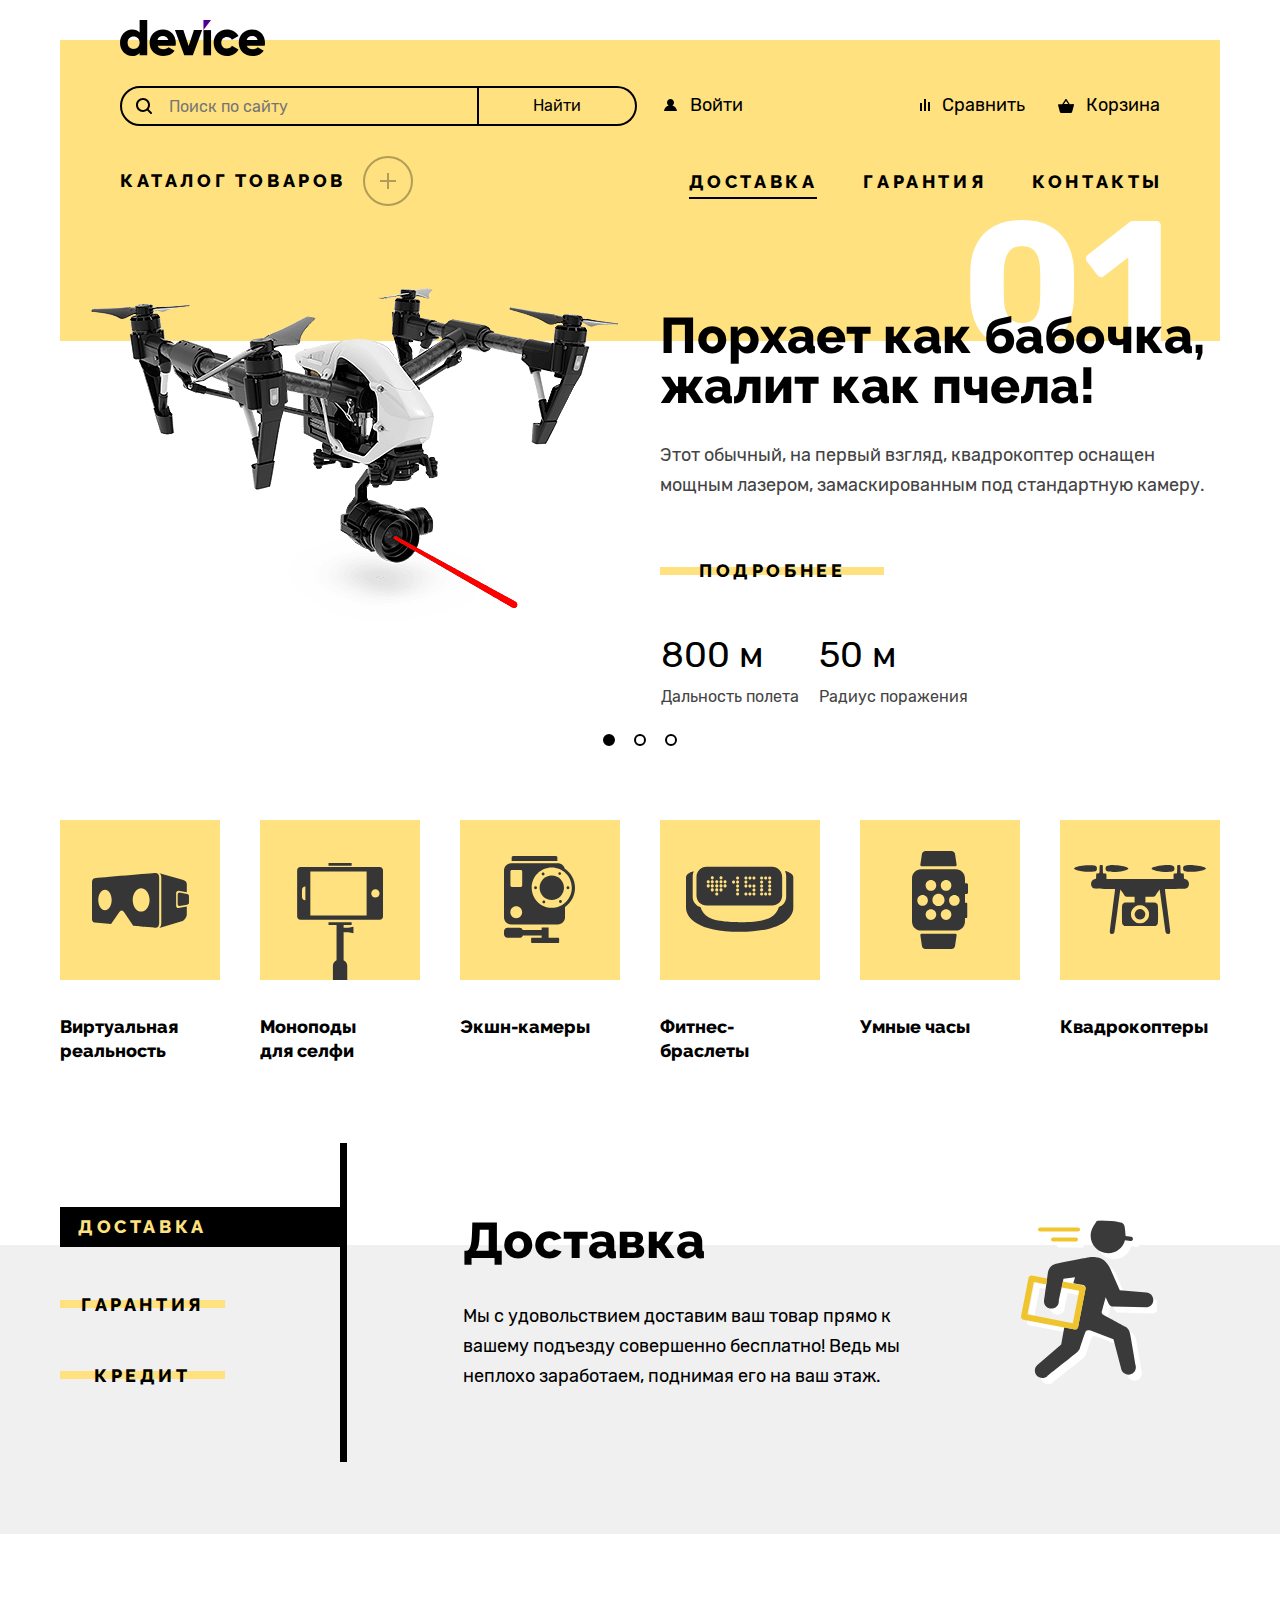
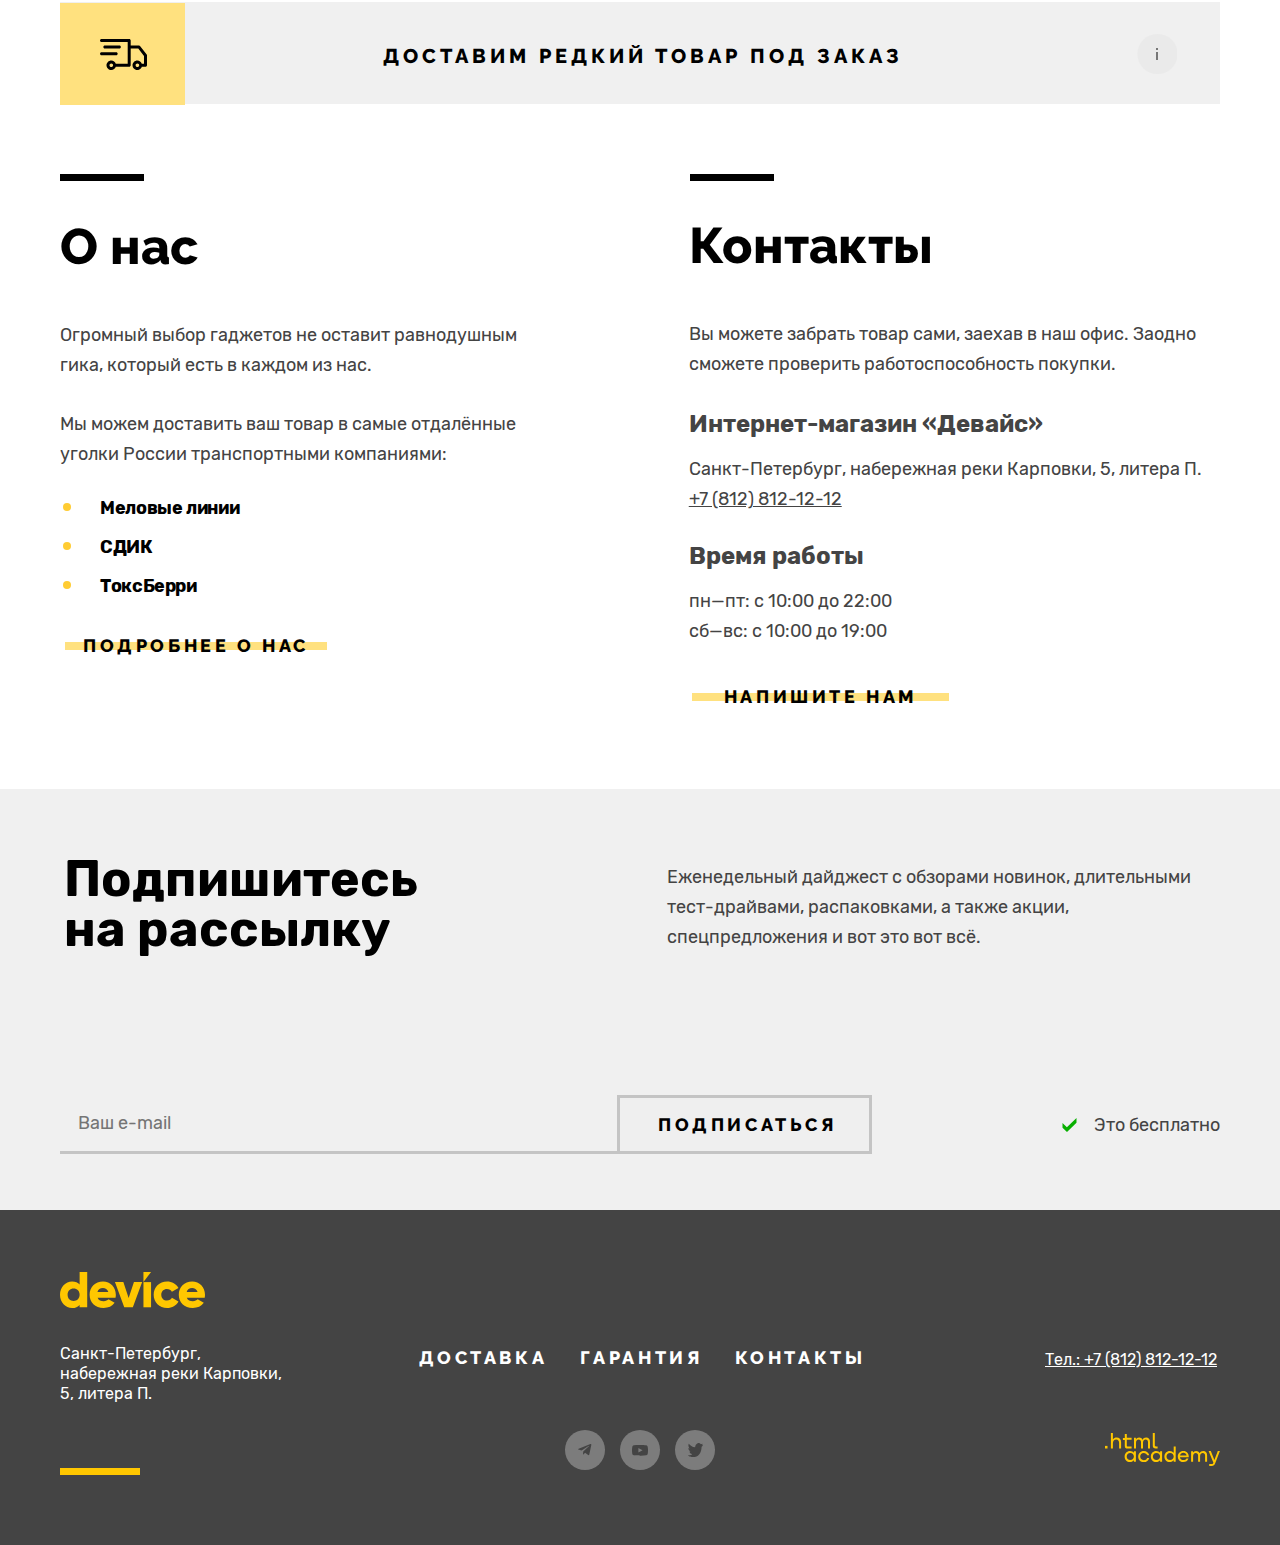
==== commit f20a1f81: "all" ====
--- a/index.html
+++ b/index.html
@@ -1,489 +1,497 @@
 <!DOCTYPE html>
 <html lang="ru">
 
-  <head>
-    <meta charset="utf-8">
-    <title>HTML Academy: Девайс</title>
-    <link rel="stylesheet" href="styles/styles.css">
-  </head>
+<head>
+  <meta charset="utf-8">
+  <title>HTML Academy: Девайс</title>
+  <link rel="stylesheet" href="styles/styles.css">
+  <link rel="icon" type="image/png" sizes="32x32" href="">
+</head>
 
-  <body>
-    <header class="page-header">
-      <a class="logo-link" href="#">
-        <img class="logo" src="images/logo-header.svg" alt="Логотип Device.">
-      </a>
-      <nav class="navigation">
-        <div class="search-line">
-          <form class="search-form" action="https://echo.htmlacademy.ru/">
-            <label class="search-label">
-              <input class="search-input" type="text" name="search-text" placeholder="Поиск по сайту" required>
-            </label>
-            <button class="search-button" type="submit">Найти</button>
-          </form>
-          <ul class="user-menu">
-            <li class="user-item-enter">
-              <a href="#" class="user-link user--enter">Войти</a>
-            </li>
-            <li class="basket-item">
-              <ul class="basket-item">
-                <li class="user-item">
-                  <a href="#" class="user-link user--compare">Сравнить</a>
-                </li>
-                <li class="user-item">
-                  <div class="basket-active">
-                    <a href="#" class="user-link user--basket">Корзина</a>
-                    <div class="sub-basket">
-                      <ul class="sub-basket-list">
-                        <li class="sub-basket-item">
+<body>
+  <header class="page-header">
+    <a class="logo-link" href="#">
+      <img class="logo" src="images/logo-header.svg" alt="Логотип Device.">
+    </a>
+    <nav class="navigation">
+      <div class="search-line">
+        <form class="search-form" action="https://echo.htmlacademy.ru/">
+          <label class="search-label">
+            <input class="search-input" type="text" name="search-text" placeholder="Поиск по сайту" required>
+          </label>
+          <button class="search-button" type="submit">Найти</button>
+        </form>
+        <ul class="user-menu">
+          <li class="user-item-enter">
+            <a href="#" class="user-link user--enter">Войти</a>
+          </li>
+          <li class="basket-item">
+            <ul class="basket-item">
+              <li class="user-item">
+                <a href="#" class="user-link user--compare">Сравнить</a>
+              </li>
+              <li class="user-item">
+                <div class="basket-active">
+                  <a href="#" class="user-link user--basket">Корзина</a>
+                  <div class="sub-basket">
+                    <ul class="sub-basket-list">
+                      <li class="sub-basket-item">
+                        <a class="sub-basket-link" href="#">
                           <img class="sub-product-basket" src="images/product-1-small.jpg" alt="product-backet-1"
                             width="39" height="43">
                           <h3 class="sub-product-name">Любительская селфи-палка</h3>
-                        </li>
-                        <li class="sub-basket-item">
+                        </a>
+                        <button class="sub-basket-button"></button>
+                      </li>
+                      <li class="sub-basket-item">
+                        <a class="sub-basket-link" href="#">
                           <img class="sub-product-basket" src="images/product-2-small.jpg" alt="product-backet-2"
                             width="39" height="43">
                           <h3 class="sub-product-name">Профессиональная селфи-палка</h3>
-                        </li>
-                        <li class="sum-basket-item">
-                          <p class="sum-basket-product">Товаров: 2</p>
-                          <p class="sum-basket-value">Сумма: 2000 ₽</p>
-                        </li>
-                      </ul>
-                      <a class="sum-basket-link" href="#">Открыть корзину</a>
-                    </div>
+                        </a>
+                        <button class="sub-basket-button"></button>
+                      </li>
+                      <li class="sum-basket-item">
+                        <p class="sum-basket-product">Товаров: 2</p>
+                        <p class="sum-basket-value">Сумма: 2000 ₽</p>
+                      </li>
+                    </ul>
+                    <a class="sum-basket-link" href="#">Открыть корзину</a>
                   </div>
-                </li>
-              </ul>
-            </li>
-          </ul>
-        </div>
-        <div class="navigation-block">
-          <div class="catalog-block">
-            <a href="#" class="catalog-link">Каталог товаров</a>
-            <span class="catalog--plus"></span>
-            <div class="subcatalog">
-              <ul class="subcatalog-list">
-                <li class="subcatalog-item">
-                  <a href="#" class="subcatalog-link subcatalog-link-active">Виртуальная реальность</a>
-                </li>
-                <li class="subcatalog-item">
-                  <a href="catalog.html" class="subcatalog-link">Моноподы для cелфи</a>
-                </li>
-                <li class="subcatalog-item">
-                  <a href="#" class="subcatalog-link">Экшн-камеры</a>
-                </li>
-              </ul>
-              <ul class="subcatalog-list">
-                <li class="subcatalog-item">
-                  <a href="#" class="subcatalog-link">Фитнес-браслеты</a>
-                </li>
-                <li class="subcatalog-item">
-                  <a href="#" class="subcatalog-link">Умные часы</a>
-                </li>
-              </ul>
-              <ul class="subcatalog-list">
-                <li class="subcatalog-item">
-                  <a href="#" class="subcatalog-link">Квадрокоптеры</a>
-                </li>
-              </ul>
-            </div>
-          </div>
-          <ul class="navigation-service">
-            <li class="navigation-service-item">
-              <a href="#" class="navigation-service-link nav-active-service-link">Доставка</a>
-            </li>
-            <li class="navigation-service-item">
-              <a href="#" class="navigation-service-link">Гарантия</a>
-            </li>
-            <li class="navigation-service-item">
-              <a href="#" class="navigation-service-link">Контакты</a>
-            </li>
-          </ul>
-        </div>
-      </nav>
-    </header>
-    <main class="main-index">
-      <h1 class="visually-hidden">Магазин квадрокопторов Девайс</h1>
-      <section class="welcome">
-        <h2 class="visually-hidden">Предложения недели</h2>
-        <div class="slider-container">
-          <ul class="slider-list">
-            <li class="slider-screen slider-screen-active">
-              <span class="slider-number">01</span>
-              <div class="slider-image-block">
-                <img src="images/slider-1.png" alt="Кадрокоптер Девайс" class="slider-image" width="560" height="560">
-                <div class="slider-wrapper">
-                  <button class="slider-button slider-left" type="button">
-                    <span class="visually-hidden">Показать предыдущий слайд</span>
-                  </button>
-                  <button class="slider-button slider-right" type="button">
-                    <span class="visually-hidden">Показать следующий слайд</span>
-                  </button>
-                </div>
-              </div>
-              <div class="slider-text-block">
-                <p class="slider-text">Порхает как бабочка, жалит как пчела!</p>
-                <p class="slider-description">Этот обычный, на первый взгляд, квадрокоптер оснащен мощным лазером,
-                  замаскированным под стандартную камеру. </p>
-                <a href="#" class="special-link slider-link">Подробнее</a>
-                <dl class="slider-parameters">
-                  <div class="slider-parameter">
-                    <dt class="parameter-name">Дальность полета</dt>
-                    <dd class="parameter-value">800 м</dd>
-                  </div>
-                  <div class="slider-parameter">
-                    <dt class="parameter-name">Радиус поражения</dt>
-                    <dd class="parameter-value">50 м</dd>
-                  </div>
-                </dl>
-              </div>
-            </li>
-            <li class="slider-screen">
-              <span class="slider-number">02</span>
-              <div class="slider-image-block">
-                <img src="images/slider-2.png" alt="slider-2" class="slider-image" width="560" height="560">
-              </div>
-              <div class="slider-text-block">
-                <p class="slider-text">Худеем правильно!</p>
-                <p class="slider-description">Мотивирующие фитнес-браслеты помогут найти в себе силы не пропускать
-                  занятия и соблюдать диету.</p>
-                <a href="" class="slider-link">Подробнее</a>
-                <dl class="slider-parameters">
-                  <div class="slider-parameter">
-                    <dt class="parameter-name">Без подзарядки</dt>
-                    <dd class="parameter-value">48 часов</dd>
-                  </div>
-                </dl>
-              </div>
-            </li>
-            <li class="slider-screen">
-              <span class="slider-number">03</span>
-              <div class="slider-image-block">
-                <img src="images/slider-3.png" alt="slider-3" class="slider-image" width="560" height="560">
-              </div>
-              <div class="slider-text-block">
-                <p class="slider-text">Делай селфи, как Бен Стиллер!</p>
-                <p class="slider-description">Самая длинная палка для селфи доступна в нашем магазине. Восемь (Восемь,
-                  Карл!) метров длиной и весом всего 5 кг.</p>
-                <a href="" class="slider-link">Подробнее</a>
-                <dl class="slider-parameters">
-                  <div class="slider-parameter">
-                    <dt class="parameter-name">Длина палки</dt>
-                    <dd class="parameter-value">8,5 м</dd>
-                  </div>
-                  <div class="slider-parameter">
-                    <dt class="parameter-name">Вес палки</dt>
-                    <dd class="parameter-value">5кг</dd>
-                  </div>
-                  <div class="slider-parameter">
-                    <dt class="parameter-name">Материал</dt>
-                    <dd class="parameter-value">Карбон</dd>
-                  </div>
-                </dl>
-              </div>
-            </li>
-          </ul>
-          <ul class="bullits">
-            <li class="bullit-item">
-              <button class="button-slids button-slids-current">
-                <span class="visually-hidden">Открыть 1-й экран слайдера</span>
-              </button>
-            </li>
-            <li class="bullit-item">
-              <button class="button-slids">
-                <span class="visually-hidden">Открыть 2-й экран слайдера</span>
-              </button>
-            </li>
-            <li class="bullit-item">
-              <button class="button-slids">
-                <span class="visually-hidden">Открыть 3-й экран слайдера</span>
-              </button>
-            </li>
-          </ul>
-        </div>
-      </section>
-      <section class="assortment">
-        <h2 class="visually-hidden">Ассортимент</h2>
-        <ul class="assortment-list">
-          <li class="assortment-item ">
-            <a href="#" class="assortment-link assortment--vr">Виртуальная реальность</a>
-          </li>
-          <li class="assortment-item">
-            <a href="catalog.html" class="assortment-link assortment--stick">Моноподы для&nbsp;селфи</a>
-          </li>
-          <li class="assortment-item">
-            <a href="#" class="assortment-link  assortment--camera">Экшн-камеры</a>
-          </li>
-          <li class="assortment-item">
-            <a href="#" class="assortment-link assortment--fitness">Фитнес-браслеты</a>
-          </li>
-          <li class="assortment-item">
-            <a href="#" class="assortment-link assortment--watch">Умные часы</a>
-          </li>
-          <li class="assortment-item">
-            <a href="#" class="assortment-link assortment--quadrocopter">Квадрокоптеры</a>
-          </li>
-        </ul>
-      </section>
-      <section class="delivery">
-        <div class="delivery-box delivery-flex-box">
-          <h2 class="visually-hidden">Описание услуг</h2>
-          <div class="delivery-list-container">
-            <ul class="delivery-list">
-              <li class="delivery-item delivery-button-current">
-                <button class="special-link delivery-button">Доставка</button>
-              </li>
-              <li class="delivery-item">
-                <button class="special-link delivery-button">Гарантия</button>
-              </li>
-              <li class="delivery-item">
-                <button class="special-link delivery-button">Кредит</button>
+                </div>
+              </li>
+            </ul>
+          </li>
+        </ul>
+      </div>
+      <div class="navigation-block">
+        <div class="catalog-block">
+          <a href="#" class="catalog-link">Каталог товаров</a>
+          <span class="catalog--plus"></span>
+          <div class="subcatalog">
+            <ul class="subcatalog-list">
+              <li class="subcatalog-item">
+                <a href="#" class="subcatalog-link subcatalog-link-active">Виртуальная реальность</a>
+              </li>
+              <li class="subcatalog-item">
+                <a href="catalog.html" class="subcatalog-link">Моноподы для cелфи</a>
+              </li>
+              <li class="subcatalog-item">
+                <a href="#" class="subcatalog-link">Экшн-камеры</a>
+              </li>
+            </ul>
+            <ul class="subcatalog-list">
+              <li class="subcatalog-item">
+                <a href="#" class="subcatalog-link">Фитнес-браслеты</a>
+              </li>
+              <li class="subcatalog-item">
+                <a href="#" class="subcatalog-link">Умные часы</a>
+              </li>
+            </ul>
+            <ul class="subcatalog-list">
+              <li class="subcatalog-item">
+                <a href="#" class="subcatalog-link">Квадрокоптеры</a>
               </li>
             </ul>
           </div>
-          <ul class="delivery-screens">
-            <li class="delivery-screen delivery-screen--delivery delivery-screen-active">
-              <h3 class="delivery-title">Доставка</h3>
-              <p class="delivery-text">Мы с удовольствием доставим ваш товар прямо к вашему подъезду совершенно
-                бесплатно! Ведь мы неплохо заработаем, поднимая его на ваш этаж.</p>
-            </li>
-            <li class="delivery-screen delivery-screen--garantee">
-              <h3 class="delivery-title">Гарантия</h3>
-              <p class="delivery-text">Если из-за возгорания купленного у нас товара у вас сгорит дом — не переживайте,
-                мы выдадим вам новый. Товар, не дом, конечно же.</p>
-            </li>
-            <li class="delivery-screen delivery-screen--credit">
-              <h3 class="delivery-title">Кредит</h3>
-              <p class="delivery-text">Залезть в долговую яму стало проще! Кредитные консультанты подберут для вас
-                наиболее выгодные условия кредита. Выгодные для банка, разумеется.</p>
+        </div>
+        <ul class="navigation-service">
+          <li class="navigation-service-item">
+            <a href="#" class="navigation-service-link nav-active-service-link">Доставка</a>
+          </li>
+          <li class="navigation-service-item">
+            <a href="#" class="navigation-service-link">Гарантия</a>
+          </li>
+          <li class="navigation-service-item">
+            <a href="#" class="navigation-service-link">Контакты</a>
+          </li>
+        </ul>
+      </div>
+    </nav>
+  </header>
+  <main class="main-index">
+    <h1 class="visually-hidden">Магазин квадрокопторов Девайс</h1>
+    <section class="welcome">
+      <h2 class="visually-hidden">Предложения недели</h2>
+      <div class="slider-container">
+        <ul class="slider-list">
+          <li class="slider-screen slider-screen-active">
+            <span class="slider-number">01</span>
+            <div class="slider-image-block">
+              <img src="images/slider-1.png" alt="Кадрокоптер Девайс" class="slider-image" width="560" height="560">
+              <div class="slider-wrapper">
+                <button class="slider-button slider-left" type="button">
+                  <span class="visually-hidden">Показать предыдущий слайд</span>
+                </button>
+                <button class="slider-button slider-right" type="button">
+                  <span class="visually-hidden">Показать следующий слайд</span>
+                </button>
+              </div>
+            </div>
+            <div class="slider-text-block">
+              <p class="slider-text">Порхает как бабочка, жалит как пчела!</p>
+              <p class="slider-description">Этот обычный, на первый взгляд, квадрокоптер оснащен мощным лазером,
+                замаскированным под стандартную камеру. </p>
+              <a href="#" class="special-link slider-link">Подробнее</a>
+              <dl class="slider-parameters">
+                <div class="slider-parameter">
+                  <dt class="parameter-name">Дальность полета</dt>
+                  <dd class="parameter-value">800 м</dd>
+                </div>
+                <div class="slider-parameter">
+                  <dt class="parameter-name">Радиус поражения</dt>
+                  <dd class="parameter-value">50 м</dd>
+                </div>
+              </dl>
+            </div>
+          </li>
+          <li class="slider-screen">
+            <span class="slider-number">02</span>
+            <div class="slider-image-block">
+              <img src="images/slider-2.png" alt="slider-2" class="slider-image" width="560" height="560">
+            </div>
+            <div class="slider-text-block">
+              <p class="slider-text">Худеем правильно!</p>
+              <p class="slider-description">Мотивирующие фитнес-браслеты помогут найти в себе силы не пропускать
+                занятия и соблюдать диету.</p>
+              <a href="" class="slider-link">Подробнее</a>
+              <dl class="slider-parameters">
+                <div class="slider-parameter">
+                  <dt class="parameter-name">Без подзарядки</dt>
+                  <dd class="parameter-value">48 часов</dd>
+                </div>
+              </dl>
+            </div>
+          </li>
+          <li class="slider-screen">
+            <span class="slider-number">03</span>
+            <div class="slider-image-block">
+              <img src="images/slider-3.png" alt="slider-3" class="slider-image" width="560" height="560">
+            </div>
+            <div class="slider-text-block">
+              <p class="slider-text">Делай селфи, как Бен Стиллер!</p>
+              <p class="slider-description">Самая длинная палка для селфи доступна в нашем магазине. Восемь (Восемь,
+                Карл!) метров длиной и весом всего 5 кг.</p>
+              <a href="" class="slider-link">Подробнее</a>
+              <dl class="slider-parameters">
+                <div class="slider-parameter">
+                  <dt class="parameter-name">Длина палки</dt>
+                  <dd class="parameter-value">8,5 м</dd>
+                </div>
+                <div class="slider-parameter">
+                  <dt class="parameter-name">Вес палки</dt>
+                  <dd class="parameter-value">5кг</dd>
+                </div>
+                <div class="slider-parameter">
+                  <dt class="parameter-name">Материал</dt>
+                  <dd class="parameter-value">Карбон</dd>
+                </div>
+              </dl>
+            </div>
+          </li>
+        </ul>
+        <ul class="bullits">
+          <li class="bullit-item">
+            <button class="button-slids button-slids-current">
+              <span class="visually-hidden">Открыть 1-й экран слайдера</span>
+            </button>
+          </li>
+          <li class="bullit-item">
+            <button class="button-slids">
+              <span class="visually-hidden">Открыть 2-й экран слайдера</span>
+            </button>
+          </li>
+          <li class="bullit-item">
+            <button class="button-slids">
+              <span class="visually-hidden">Открыть 3-й экран слайдера</span>
+            </button>
+          </li>
+        </ul>
+      </div>
+    </section>
+    <section class="assortment">
+      <h2 class="visually-hidden">Ассортимент</h2>
+      <ul class="assortment-list">
+        <li class="assortment-item ">
+          <a href="#" class="assortment-link assortment--vr">Виртуальная реальность</a>
+        </li>
+        <li class="assortment-item">
+          <a href="catalog.html" class="assortment-link assortment--stick">Моноподы для&nbsp;селфи</a>
+        </li>
+        <li class="assortment-item">
+          <a href="#" class="assortment-link  assortment--camera">Экшн-камеры</a>
+        </li>
+        <li class="assortment-item">
+          <a href="#" class="assortment-link assortment--fitness">Фитнес-браслеты</a>
+        </li>
+        <li class="assortment-item">
+          <a href="#" class="assortment-link assortment--watch">Умные часы</a>
+        </li>
+        <li class="assortment-item">
+          <a href="#" class="assortment-link assortment--quadrocopter">Квадрокоптеры</a>
+        </li>
+      </ul>
+    </section>
+    <section class="delivery">
+      <div class="delivery-box delivery-flex-box">
+        <h2 class="visually-hidden">Описание услуг</h2>
+        <div class="delivery-list-container">
+          <ul class="delivery-list">
+            <li class="delivery-item delivery-button-current">
+              <button class="special-link delivery-button">Доставка</button>
+            </li>
+            <li class="delivery-item">
+              <button class="special-link delivery-button">Гарантия</button>
+            </li>
+            <li class="delivery-item">
+              <button class="special-link delivery-button">Кредит</button>
             </li>
           </ul>
         </div>
-      </section>
-      <section class="delivery-rare">
-        <h2 class="visually-hidden">Оформление заказа</h2>
-        <a class="delivery-rare-link" href="#">Доставим редкий товар под заказ</a>
-      </section>
-      <section class="info-contacts">
-        <div class="info-contact">
-          <div class="info">
-            <h2 class="info-about">О нас</h2>
-            <p class="info-description">Огромный выбор гаджетов не оставит равнодушным гика, который есть в каждом из
-              нас.
-            </p>
-            <p class="info-description">Мы можем доставить ваш товар в самые отдалённые уголки России транспортными
-              компаниями:</p>
-            <ul class="info-list-more">
-              <li class="info-item-more">
-                Меловые линии
-              </li>
-              <li class="info-item-more">
-                СДИК
-              </li>
-              <li class="info-item-more">
-                ТоксБерри
-              </li>
+        <ul class="delivery-screens">
+          <li class="delivery-screen delivery-screen--delivery delivery-screen-active">
+            <h3 class="delivery-title">Доставка</h3>
+            <p class="delivery-text">Мы с удовольствием доставим ваш товар прямо к вашему подъезду совершенно
+              бесплатно! Ведь мы неплохо заработаем, поднимая его на ваш этаж.</p>
+          </li>
+          <li class="delivery-screen delivery-screen--garantee">
+            <h3 class="delivery-title">Гарантия</h3>
+            <p class="delivery-text">Если из-за возгорания купленного у нас товара у вас сгорит дом — не переживайте,
+              мы выдадим вам новый. Товар, не дом, конечно же.</p>
+          </li>
+          <li class="delivery-screen delivery-screen--credit">
+            <h3 class="delivery-title">Кредит</h3>
+            <p class="delivery-text">Залезть в долговую яму стало проще! Кредитные консультанты подберут для вас
+              наиболее выгодные условия кредита. Выгодные для банка, разумеется.</p>
+          </li>
+        </ul>
+      </div>
+    </section>
+    <section class="delivery-rare">
+      <h2 class="visually-hidden">Оформление заказа</h2>
+      <a class="delivery-rare-link" href="#">Доставим редкий товар под заказ</a>
+    </section>
+    <section class="info-contacts">
+      <div class="info-contact">
+        <div class="info">
+          <h2 class="info-about">О нас</h2>
+          <p class="info-description">Огромный выбор гаджетов не оставит равнодушным гика, который есть в каждом из
+            нас.
+          </p>
+          <p class="info-description">Мы можем доставить ваш товар в самые отдалённые уголки России транспортными
+            компаниями:</p>
+          <ul class="info-list-more">
+            <li class="info-item-more">
+              Меловые линии
+            </li>
+            <li class="info-item-more">
+              СДИК
+            </li>
+            <li class="info-item-more">
+              ТоксБерри
+            </li>
+          </ul>
+          <a class="special-link info-more-detailed" href="#">Подробнее о нас</a>
+        </div>
+        <div class="contacts">
+          <h2 class="contacts-title">Контакты</h2>
+          <p class="contacts-text">Вы можете забрать товар сами, заехав в наш офис.
+            Заодно сможете проверить работоспособность покупки. </p>
+          <h3 class="contacts-desc">Интернет-магазин «Девайс»</h3>
+          <address>
+            <p class="contacts-address">Санкт-Петербург, набережная реки Карповки, 5, литера П.</p>
+            <a class="contacts-phone" href="tel:+78128121212">+7 (812) 812-12-12</a>
+            <p class="contacts-time">Время работы</p>
+            <ul class="contacts-list">
+              <li class="contacts-item-time">пн—пт: с 10:00 до 22:00</li>
+              <li class="contacts-item-time">сб—вс: с 10:00 до 19:00</li>
             </ul>
-            <a class="special-link info-more-detailed" href="#">Подробнее о нас</a>
-          </div>
-          <div class="contacts">
-            <h2 class="contacts-title">Контакты</h2>
-            <p class="contacts-text">Вы можете забрать товар сами, заехав в наш офис.
-              Заодно сможете проверить работоспособность покупки. </p>
-            <h3 class="contacts-desc">Интернет-магазин «Девайс»</h3>
-            <address>
-              <p class="contacts-address">Санкт-Петербург, набережная реки Карповки, 5, литера П.</p>
-              <a class="contacts-phone" href="tel:+78128121212">+7 (812) 812-12-12</a>
-              <p class="contacts-time">Время работы</p>
-              <ul class="contacts-list">
-                <li class="contacts-item-time">пн—пт: с 10:00 до 22:00</li>
-                <li class="contacts-item-time">сб—вс: с 10:00 до 19:00</li>
-              </ul>
-              <a class="special-link contacts-button" href="#">Напишите нам</a>
-            </address>
-          </div>
-        </div>
-      </section>
-      <section class="mailing">
-        <div class="mailing-width">
-          <div class="mailing-text-title">
-            <h2 class="visually-hidden">Рассылка</h2>
-            <h3 class="mailing-title">Подпишитесь на рассылку</h3>
-            <p class="mailing-text">Еженедельный дайджест с обзорами новинок, длительными тест-драйвами, распаковками, а
-              также акции, спецпредложения и вот это вот всё.</p>
-          </div>
-          <div class="mailing-button-free">
-            <form class="mailing-form" action="https://echo.htmlacademy.ru/" method="post">
-              <input class="email-input" name="email" type="text" placeholder="Ваш e-mail" required>
-              <button type="submit" class="mailing-button">Подписаться</button>
-            </form>
-            <p class="mailing-free">Это бесплатно</p>
-          </div>
-        </div>
-      </section>
-    </main>
-    <footer class="page-footer">
-      <div class="page-footer-width">
-        <div class="page-footer-box">
-          <section class="page-footer-address">
+            <a class="special-link contacts-button" href="#">Напишите нам</a>
+          </address>
+        </div>
+      </div>
+    </section>
+    <section class="mailing">
+      <div class="mailing-width">
+        <div class="mailing-text-title">
+          <h2 class="visually-hidden">Рассылка</h2>
+          <h3 class="mailing-title">Подпишитесь на рассылку</h3>
+          <p class="mailing-text">Еженедельный дайджест с обзорами новинок, длительными тест-драйвами, распаковками, а
+            также акции, спецпредложения и вот это вот всё.</p>
+        </div>
+        <div class="mailing-button-free">
+          <form class="mailing-form" action="https://echo.htmlacademy.ru/" method="post">
+            <input class="email-input" name="email" type="text" placeholder="Ваш e-mail" required>
+            <button type="submit" class="mailing-button">Подписаться</button>
+          </form>
+          <p class="mailing-free">Это бесплатно</p>
+        </div>
+      </div>
+    </section>
+  </main>
+  <footer class="page-footer">
+    <div class="page-footer-width">
+      <div class="page-footer-box">
+        <section class="page-footer-address">
+          <a class="logo-link-footer" href="index.html">
             <img class="page-footer-logo" src="images/logo-footer.svg" alt="Логотип Device.">
-            <h3 class="visually-hidden">Наш адресс</h3>
-            <address class="page-footer-address-more">Санкт-Петербург, набережная реки Карповки, 5, литера П.</address>
-            <span class="footer-strip"></span>
-          </section>
-          <section class="footer-navigation-social">
-            <h3 class="visually-hidden">Наши соцсети и блок навигации</h3>
-            <ul class="footer-navigation-list footer-navigation-contacts">
-              <li class="footer-navigation-item">
-                <a class=footer-navigation-link href="#">Доставка</a>
-              </li>
-              <li class="footer-navigation-item">
-                <a class=footer-navigation-link href="#">Гарантия</a>
-              </li>
-              <li class="footer-navigation-item">
-                <a class=footer-navigation-link href="#">Контакты</a>
-              </li>
-            </ul>
-            <ul class="footer-social-list">
-              <li class="footer-social-item">
-                <a class="footer-social-link" href="#">
-                  <span class="visually-hidden">Телеграм</span>
-                  <svg class="footer-social-tl" width="14" height="12" viewBox="0 0 14 12" fill="none"
-                    xmlns="http://www.w3.org/2000/svg">
-                    <g id="icons" clip-path="url(#clip0_48714_1072)">
-                      <path id="Vector"
-                        d="M12.4431 0.0735832L0.623071 4.63158C-0.183596 4.95558 -0.178929 5.40558 0.475071 5.60625L3.50974 6.55292L10.5311 2.12292C10.8631 1.92092 11.1664 2.02958 10.9171 2.25092L5.2284 7.38492H5.22707L5.2284 7.38558L5.01907 10.5136C5.32574 10.5136 5.46107 10.3729 5.63307 10.2069L7.10707 8.77358L10.1731 11.0382C10.7384 11.3496 11.1444 11.1896 11.2851 10.5149L13.2977 1.02958C13.5037 0.203583 12.9824 -0.170417 12.4431 0.0735832Z"
-                        fill="#444444" />
-                    </g>
-                    <defs>
-                      <clipPath id="clip0_48714_1072">
-                        <rect width="14" height="12" fill="white" />
-                      </clipPath>
-                    </defs>
-                  </svg>
-                </a>
-              </li>
-              <li class="footer-social-item">
-                <a class="footer-social-link" href="#">
-                  <span class="visually-hidden">YouTube</span>
-                  <svg class="footer-social-yb" width="16" height="11" viewBox="0 0 16 11" fill="none"
-                    xmlns="http://www.w3.org/2000/svg">
-                    <g id="icons" clip-path="url(#clip0_48714_1077)">
-                      <path id="Vector"
-                        d="M15.6671 1.67464C15.5765 1.35146 15.4 1.05887 15.1564 0.827973C14.9059 0.589975 14.5989 0.41973 14.2644 0.333306C13.0124 0.00330585 7.99641 0.00330593 7.99641 0.00330593C5.9053 -0.0204856 3.8147 0.0841556 1.73641 0.316639C1.40187 0.409448 1.09545 0.583497 0.844411 0.823306C0.597745 1.06064 0.419078 1.35331 0.325745 1.67397C0.10154 2.8818 -0.00739387 4.1082 0.000411455 5.33664C-0.00758854 6.56397 0.101078 7.78997 0.325745 8.99931C0.417078 9.31864 0.595078 9.60997 0.842411 9.84531C1.08974 10.0806 1.39774 10.2506 1.73641 10.3406C3.00508 10.67 7.99641 10.67 7.99641 10.67C10.0902 10.6938 12.1835 10.5892 14.2644 10.3566C14.5989 10.2702 14.9059 10.1 15.1564 9.86197C15.3999 9.63112 15.5762 9.33849 15.6664 9.01531C15.8965 7.80794 16.0083 6.58103 16.0004 5.35197C16.0177 4.11771 15.906 2.88502 15.6671 1.67397V1.67464ZM6.40174 7.61931V3.05464L10.5751 5.33731L6.40174 7.61931Z"
-                        fill="#444444" />
-                    </g>
-                    <defs>
-                      <clipPath id="clip0_48714_1077">
-                        <rect width="16" height="11" fill="white" />
-                      </clipPath>
-                    </defs>
-                  </svg>
-                </a>
-              </li>
-              <li class="footer-social-item">
-                <a class="footer-social-link" href="#">
-                  <svg class="footer-social-tw" width="15" height="15" viewBox="0 0 15 15" fill="none"
-                    xmlns="http://www.w3.org/2000/svg">
-                    <path
-                      d="M9.7 0.155143C11.2 -0.344857 12.3 0.455143 12.9 1.25514C13.4 1.05514 14 0.855143 14.6 0.655143C14.6 1.45514 14.1 2.05514 13.8 2.25514C14.5 2.45514 15 1.85514 15 1.85514C14.9 2.75514 14.1 3.55514 13.6 3.75514C13.4 10.0551 10.8 14.1551 4.7 14.0551C4.2 14.0551 4.8 14.0551 4.3 14.0551C4 14.0551 0.6 13.6551 0 12.2551C2 12.4551 3.4 11.8551 4.1 11.1551C3.3 10.8551 1.7 10.7551 1.5 8.35514C1.8 8.55514 2 8.65514 2.6 8.55514C1.5 7.75514 0.3 7.05514 0.4 5.05514C0.7 5.35514 1.3 5.55514 1.6 5.45514C1 5.25514 -0.2 2.35514 0.8 0.855143C2.4 2.55514 4.1 4.25514 7.1 4.35514C7.3 2.25514 8.1 0.855143 9.7 0.155143Z"
+          </a>
+          <h3 class="visually-hidden">Наш адресс</h3>
+          <address class="page-footer-address-more">Санкт-Петербург, набережная реки Карповки, 5, литера П.</address>
+          <span class="footer-strip"></span>
+        </section>
+        <section class="footer-navigation-social">
+          <h3 class="visually-hidden">Наши соцсети и блок навигации</h3>
+          <ul class="footer-navigation-list footer-navigation-contacts">
+            <li class="footer-navigation-item">
+              <a class=footer-navigation-link href="#">Доставка</a>
+            </li>
+            <li class="footer-navigation-item">
+              <a class=footer-navigation-link href="#">Гарантия</a>
+            </li>
+            <li class="footer-navigation-item">
+              <a class=footer-navigation-link href="#">Контакты</a>
+            </li>
+          </ul>
+          <ul class="footer-social-list">
+            <li class="footer-social-item">
+              <a class="footer-social-link" href="#">
+                <span class="visually-hidden">Телеграм</span>
+                <svg class="footer-social-tl" width="14" height="12" viewBox="0 0 14 12" fill="none"
+                  xmlns="http://www.w3.org/2000/svg">
+                  <g id="icons" clip-path="url(#clip0_48714_1072)">
+                    <path id="Vector"
+                      d="M12.4431 0.0735832L0.623071 4.63158C-0.183596 4.95558 -0.178929 5.40558 0.475071 5.60625L3.50974 6.55292L10.5311 2.12292C10.8631 1.92092 11.1664 2.02958 10.9171 2.25092L5.2284 7.38492H5.22707L5.2284 7.38558L5.01907 10.5136C5.32574 10.5136 5.46107 10.3729 5.63307 10.2069L7.10707 8.77358L10.1731 11.0382C10.7384 11.3496 11.1444 11.1896 11.2851 10.5149L13.2977 1.02958C13.5037 0.203583 12.9824 -0.170417 12.4431 0.0735832Z"
                       fill="#444444" />
-                  </svg>
-                  <span class="visually-hidden">Твиттер</span>
-                </a>
-              </li>
-            </ul>
-          </section>
-          <ul class="footer-phone">
-            <li class="footer-phone-item">
-              <a class="contacts-phone" href="tel:+78128121212">Тел.: +7 (812) 812-12-12</a>
-            </li>
-            <li class="footer-logo-item">
-              <a class="htmlacademy-link" href="https://htmlacademy.ru/">
-                <svg class="htmlacademy-svg" width="115" height="33" viewBox="0 0 115 33" fill="none"
-                  xmlns="http://www.w3.org/2000/svg">
-                  <g id="Frame">
-                    <g id="Vector">
-                      <path d="M0 12.9V15.5H2.5V12.9H0Z" />
-                      <path
-                        d="M11.6 4.5C10 4.5 8.8 5.2 8 6.2H7.9V0H5.9V15.5H7.9V10.2C7.9 8.1 9.2 6.6 11.2 6.6C13 6.6 14.1 8 14.1 9.8V15.5H16.1V9.4C16.2 6.4 14.3 4.5 11.6 4.5Z" />
-                      <path
-                        d="M26.6 4.8H21.8V1.1H19.8V4.9H17.9V6.9H19.8V12.9C19.8 14.6 20.8 15.6 22.5 15.6H26.6V13.6H22.9C22.2 13.6 21.8 13.2 21.8 12.5V6.8H26.6V4.8Z" />
-                      <path
-                        d="M41.1 4.6C39.5 4.6 38.2 5.4 37.6 6.7H37.5C36.9 5.5 35.7 4.6 34.1 4.6C32.7 4.6 31.6 5.4 31 6.4H30.9V4.8H29V15.4H31V10C31 8 32 6.5 33.6 6.5C35.1 6.5 36 7.5 36 9.1V15.4H38V9.8C38 7.4 39.4 6.5 40.6 6.5C42.1 6.5 43 7.5 43 9.1V15.4H45V8.9C45.1 6.4 43.6 4.6 41.1 4.6Z" />
-                      <path
-                        d="M47.8 12.7C47.8 14.4 48.8 15.4 50.6 15.4H52.6V13.4H50.9C50.2 13.4 49.8 13 49.8 12.3V0H47.8V12.7Z" />
-                      <path
-                        d="M28.9 19.7C28 18.6 26.7 17.9 25 17.9C21.9 17.9 19.6 20.2 19.6 23.5C19.6 26.8 21.9 29.1 25 29.1C26.8 29.1 28 28.3 28.8 27.2H28.9V28.8H30.9V18.2H28.9V19.7ZM25.3 27.1C23.1 27.1 21.7 25.5 21.7 23.5C21.7 21.5 23.1 19.9 25.3 19.9C27.5 19.9 28.9 21.5 28.9 23.5C28.9 25.4 27.5 27.1 25.3 27.1Z" />
-                      <path
-                        d="M44.2 22C43.7 19.6 41.6 17.9 38.8 17.9C35.4 17.9 33.2 20.4 33.2 23.5C33.2 26.6 35.4 29.1 38.8 29.1C41.6 29.1 43.7 27.3 44.2 24.9H42.1C41.7 26.2 40.4 27.2 38.8 27.2C36.6 27.2 35.2 25.6 35.2 23.6C35.2 21.6 36.6 20 38.8 20C40.4 20 41.6 21 42.1 22.2H44.2V22Z" />
-                      <path
-                        d="M55.1 19.7C54.2 18.6 52.9 17.9 51.2 17.9C48.1 17.9 45.8 20.2 45.8 23.5C45.8 26.8 48.1 29.1 51.2 29.1C53 29.1 54.2 28.3 55 27.2H55.1V28.8H57.1V18.2H55.1V19.7ZM51.5 27.1C49.3 27.1 47.9 25.5 47.9 23.5C47.9 21.5 49.3 19.9 51.5 19.9C53.7 19.9 55.1 21.5 55.1 23.5C55.1 25.4 53.6 27.1 51.5 27.1Z" />
-                      <path
-                        d="M68.7 19.8C67.8 18.7 66.5 17.9 64.8 17.9C61.7 17.9 59.4 20.2 59.4 23.5C59.4 26.8 61.6 29.1 64.8 29.1C66.5 29.1 67.8 28.3 68.6 27.3H68.7V28.8H70.7V13.4H68.7V19.8ZM65.1 27.1C62.9 27.1 61.5 25.5 61.5 23.5C61.5 21.5 62.9 19.9 65.1 19.9C67.3 19.9 68.7 21.5 68.7 23.5C68.6 25.5 67.2 27.1 65.1 27.1Z" />
-                      <path
-                        d="M78.3 17.9C75 17.9 72.8 20.4 72.8 23.5C72.8 26.5 74.9 29.1 78.3 29.1C80.8 29.1 82.8 27.8 83.5 25.5H81.4C80.9 26.5 79.8 27.1 78.4 27.1C76.5 27.1 75.1 25.8 75 24.2H83.8C84 20.6 81.8 17.9 78.3 17.9ZM78.3 19.8C80 19.8 81.3 20.8 81.6 22.4H75.1C75.4 20.9 76.6 19.8 78.3 19.8Z" />
-                      <path
-                        d="M98.2 17.9C96.6 17.9 95.3 18.7 94.6 19.9H94.5C93.9 18.7 92.7 17.9 91.1 17.9C89.7 17.9 88.6 18.6 88 19.7V18.2H86.1V28.8H88.1V23.4C88.1 21.4 89.1 20 90.7 19.9C92.2 19.9 93.1 20.9 93.1 22.5V28.8H95.1V23.2C95.1 20.8 96.5 19.9 97.7 19.9C99.2 19.9 100.1 20.9 100.1 22.5V28.8H102.1V22.3C102.2 19.7 100.7 17.9 98.2 17.9Z" />
-                      <path
-                        d="M109.4 27L105.8 18.1H103.6L108.4 29.7C108.1 30.6 107.7 30.9 106.7 30.9H104.2V32.9H106.7C108.5 32.9 109.5 32.1 110.2 30.3L114.9 18.1H112.8L109.4 27Z" />
-                    </g>
                   </g>
+                  <defs>
+                    <clipPath id="clip0_48714_1072">
+                      <rect width="14" height="12" fill="white" />
+                    </clipPath>
+                  </defs>
                 </svg>
               </a>
             </li>
+            <li class="footer-social-item">
+              <a class="footer-social-link" href="#">
+                <span class="visually-hidden">YouTube</span>
+                <svg class="footer-social-yb" width="16" height="11" viewBox="0 0 16 11" fill="none"
+                  xmlns="http://www.w3.org/2000/svg">
+                  <g id="icons" clip-path="url(#clip0_48714_1077)">
+                    <path id="Vector"
+                      d="M15.6671 1.67464C15.5765 1.35146 15.4 1.05887 15.1564 0.827973C14.9059 0.589975 14.5989 0.41973 14.2644 0.333306C13.0124 0.00330585 7.99641 0.00330593 7.99641 0.00330593C5.9053 -0.0204856 3.8147 0.0841556 1.73641 0.316639C1.40187 0.409448 1.09545 0.583497 0.844411 0.823306C0.597745 1.06064 0.419078 1.35331 0.325745 1.67397C0.10154 2.8818 -0.00739387 4.1082 0.000411455 5.33664C-0.00758854 6.56397 0.101078 7.78997 0.325745 8.99931C0.417078 9.31864 0.595078 9.60997 0.842411 9.84531C1.08974 10.0806 1.39774 10.2506 1.73641 10.3406C3.00508 10.67 7.99641 10.67 7.99641 10.67C10.0902 10.6938 12.1835 10.5892 14.2644 10.3566C14.5989 10.2702 14.9059 10.1 15.1564 9.86197C15.3999 9.63112 15.5762 9.33849 15.6664 9.01531C15.8965 7.80794 16.0083 6.58103 16.0004 5.35197C16.0177 4.11771 15.906 2.88502 15.6671 1.67397V1.67464ZM6.40174 7.61931V3.05464L10.5751 5.33731L6.40174 7.61931Z"
+                      fill="#444444" />
+                  </g>
+                  <defs>
+                    <clipPath id="clip0_48714_1077">
+                      <rect width="16" height="11" fill="white" />
+                    </clipPath>
+                  </defs>
+                </svg>
+              </a>
+            </li>
+            <li class="footer-social-item">
+              <a class="footer-social-link" href="#">
+                <svg class="footer-social-tw" width="15" height="15" viewBox="0 0 15 15" fill="none"
+                  xmlns="http://www.w3.org/2000/svg">
+                  <path
+                    d="M9.7 0.155143C11.2 -0.344857 12.3 0.455143 12.9 1.25514C13.4 1.05514 14 0.855143 14.6 0.655143C14.6 1.45514 14.1 2.05514 13.8 2.25514C14.5 2.45514 15 1.85514 15 1.85514C14.9 2.75514 14.1 3.55514 13.6 3.75514C13.4 10.0551 10.8 14.1551 4.7 14.0551C4.2 14.0551 4.8 14.0551 4.3 14.0551C4 14.0551 0.6 13.6551 0 12.2551C2 12.4551 3.4 11.8551 4.1 11.1551C3.3 10.8551 1.7 10.7551 1.5 8.35514C1.8 8.55514 2 8.65514 2.6 8.55514C1.5 7.75514 0.3 7.05514 0.4 5.05514C0.7 5.35514 1.3 5.55514 1.6 5.45514C1 5.25514 -0.2 2.35514 0.8 0.855143C2.4 2.55514 4.1 4.25514 7.1 4.35514C7.3 2.25514 8.1 0.855143 9.7 0.155143Z"
+                    fill="#444444" />
+                </svg>
+                <span class="visually-hidden">Твиттер</span>
+              </a>
+            </li>
           </ul>
-        </div>
-      </div>
-    </footer>
-    <div class="modal modal--close">
-      <div class="modal-block">
-        <h2 class="modal-title">Доставка под заказ</h2>
-        <button class="modal-close-button">
-          <span class="visually-hidden">Закрыть окно.</span>
-        </button>
-        <form class="modal-name-form" action="https://echo.htmlacademy.ru/" method="post">
-          <ul class="modal-list">
-            <li class="modal-item">
-              <p class="subtitle-modal subtitle-modal-name">Ваше имя:</p>
-              <input class="modal-name-input modal-name" name="name1111" type="text" placeholder="Введите имя" required>
-            </li>
-            <li class="modal-item">
-              <p class="subtitle-modal">Ваш e-mail:</p>
-              <input class="modal-name-input modal-email" name="email" type="email" placeholder="Введите email"
-                required>
-            </li>
-          </ul>
-          <ul class="modal-list-amount">
-            <li class="modal-item">
-              <p class="subtitle-modal subtitle-modal-what">Что нужно привезти:</p>
-              <input class="modal-text-input" name="text" type="text" placeholder="В свободной форме" required>
-            </li>
-            <ol class="amount-modal">
-              <p class="subtitle-modal subtitle-modal-amount">Количество:</p>
-              <span class="tooltip">
-                <button class="tooltip-toggle" type="button" aria-labelledby="tooltip-label-value">
-                  <svg class="tooltip-icon" xmlns="http://www.w3.org/2000/svg" width="4" height="12" viewBox="0 0 4 12"
-                    fill="none">
-                    <path d="M3 0H1V2H3V0Z" fill="black" />
-                    <path d="M3 4H1V12H3V4Z" fill="black" />
-                  </svg>
-                  <span class="tooltip-text" role="tooltip" id="tooltip-label-value">Постараемся найти, сколько нужно.
-                    Привезём сколько получится по требованиям к провозу багажа.</span>
-                </button>
-              </span>
-              <li class="less-item">
-                <button type="button" class="button-click-down" onclick="this.nextElementSibling.stepDown()">-</button>
-                <input type="number" class="less-one" min="0" max="100" value="1" readonly>
-                <button type="button" class="button-click-up" onclick="this.previousElementSibling.stepUp()">+</button>
-              </li>
-            </ol>
-          </ul>
-          <button class="button-send">Отправить</button>
-        </form>
+        </section>
+        <ul class="footer-phone">
+          <li class="footer-phone-item">
+            <a class="contacts-phone" href="tel:+78128121212">Тел.: +7 (812) 812-12-12</a>
+          </li>
+          <li class="footer-logo-item">
+            <a class="htmlacademy-link" href="https://htmlacademy.ru/">
+              <svg class="htmlacademy-svg" width="115" height="33" viewBox="0 0 115 33" fill="none"
+                xmlns="http://www.w3.org/2000/svg">
+                <g id="Frame">
+                  <g id="Vector">
+                    <path d="M0 12.9V15.5H2.5V12.9H0Z" />
+                    <path
+                      d="M11.6 4.5C10 4.5 8.8 5.2 8 6.2H7.9V0H5.9V15.5H7.9V10.2C7.9 8.1 9.2 6.6 11.2 6.6C13 6.6 14.1 8 14.1 9.8V15.5H16.1V9.4C16.2 6.4 14.3 4.5 11.6 4.5Z" />
+                    <path
+                      d="M26.6 4.8H21.8V1.1H19.8V4.9H17.9V6.9H19.8V12.9C19.8 14.6 20.8 15.6 22.5 15.6H26.6V13.6H22.9C22.2 13.6 21.8 13.2 21.8 12.5V6.8H26.6V4.8Z" />
+                    <path
+                      d="M41.1 4.6C39.5 4.6 38.2 5.4 37.6 6.7H37.5C36.9 5.5 35.7 4.6 34.1 4.6C32.7 4.6 31.6 5.4 31 6.4H30.9V4.8H29V15.4H31V10C31 8 32 6.5 33.6 6.5C35.1 6.5 36 7.5 36 9.1V15.4H38V9.8C38 7.4 39.4 6.5 40.6 6.5C42.1 6.5 43 7.5 43 9.1V15.4H45V8.9C45.1 6.4 43.6 4.6 41.1 4.6Z" />
+                    <path
+                      d="M47.8 12.7C47.8 14.4 48.8 15.4 50.6 15.4H52.6V13.4H50.9C50.2 13.4 49.8 13 49.8 12.3V0H47.8V12.7Z" />
+                    <path
+                      d="M28.9 19.7C28 18.6 26.7 17.9 25 17.9C21.9 17.9 19.6 20.2 19.6 23.5C19.6 26.8 21.9 29.1 25 29.1C26.8 29.1 28 28.3 28.8 27.2H28.9V28.8H30.9V18.2H28.9V19.7ZM25.3 27.1C23.1 27.1 21.7 25.5 21.7 23.5C21.7 21.5 23.1 19.9 25.3 19.9C27.5 19.9 28.9 21.5 28.9 23.5C28.9 25.4 27.5 27.1 25.3 27.1Z" />
+                    <path
+                      d="M44.2 22C43.7 19.6 41.6 17.9 38.8 17.9C35.4 17.9 33.2 20.4 33.2 23.5C33.2 26.6 35.4 29.1 38.8 29.1C41.6 29.1 43.7 27.3 44.2 24.9H42.1C41.7 26.2 40.4 27.2 38.8 27.2C36.6 27.2 35.2 25.6 35.2 23.6C35.2 21.6 36.6 20 38.8 20C40.4 20 41.6 21 42.1 22.2H44.2V22Z" />
+                    <path
+                      d="M55.1 19.7C54.2 18.6 52.9 17.9 51.2 17.9C48.1 17.9 45.8 20.2 45.8 23.5C45.8 26.8 48.1 29.1 51.2 29.1C53 29.1 54.2 28.3 55 27.2H55.1V28.8H57.1V18.2H55.1V19.7ZM51.5 27.1C49.3 27.1 47.9 25.5 47.9 23.5C47.9 21.5 49.3 19.9 51.5 19.9C53.7 19.9 55.1 21.5 55.1 23.5C55.1 25.4 53.6 27.1 51.5 27.1Z" />
+                    <path
+                      d="M68.7 19.8C67.8 18.7 66.5 17.9 64.8 17.9C61.7 17.9 59.4 20.2 59.4 23.5C59.4 26.8 61.6 29.1 64.8 29.1C66.5 29.1 67.8 28.3 68.6 27.3H68.7V28.8H70.7V13.4H68.7V19.8ZM65.1 27.1C62.9 27.1 61.5 25.5 61.5 23.5C61.5 21.5 62.9 19.9 65.1 19.9C67.3 19.9 68.7 21.5 68.7 23.5C68.6 25.5 67.2 27.1 65.1 27.1Z" />
+                    <path
+                      d="M78.3 17.9C75 17.9 72.8 20.4 72.8 23.5C72.8 26.5 74.9 29.1 78.3 29.1C80.8 29.1 82.8 27.8 83.5 25.5H81.4C80.9 26.5 79.8 27.1 78.4 27.1C76.5 27.1 75.1 25.8 75 24.2H83.8C84 20.6 81.8 17.9 78.3 17.9ZM78.3 19.8C80 19.8 81.3 20.8 81.6 22.4H75.1C75.4 20.9 76.6 19.8 78.3 19.8Z" />
+                    <path
+                      d="M98.2 17.9C96.6 17.9 95.3 18.7 94.6 19.9H94.5C93.9 18.7 92.7 17.9 91.1 17.9C89.7 17.9 88.6 18.6 88 19.7V18.2H86.1V28.8H88.1V23.4C88.1 21.4 89.1 20 90.7 19.9C92.2 19.9 93.1 20.9 93.1 22.5V28.8H95.1V23.2C95.1 20.8 96.5 19.9 97.7 19.9C99.2 19.9 100.1 20.9 100.1 22.5V28.8H102.1V22.3C102.2 19.7 100.7 17.9 98.2 17.9Z" />
+                    <path
+                      d="M109.4 27L105.8 18.1H103.6L108.4 29.7C108.1 30.6 107.7 30.9 106.7 30.9H104.2V32.9H106.7C108.5 32.9 109.5 32.1 110.2 30.3L114.9 18.1H112.8L109.4 27Z" />
+                  </g>
+                </g>
+              </svg>
+            </a>
+          </li>
+        </ul>
       </div>
     </div>
-    <script src="./scripts/script.js"></script>
-  </body>
+  </footer>
+  <div class="modal modal--close">
+    <div class="modal-block">
+      <h2 class="modal-title">Доставка под заказ</h2>
+      <button class="modal-close-button">
+        <span class="visually-hidden">Закрыть окно.</span>
+      </button>
+      <form class="modal-name-form" action="https://echo.htmlacademy.ru/" method="post">
+        <ul class="modal-list">
+          <li class="modal-item">
+            <p class="subtitle-modal subtitle-modal-name">Ваше имя:</p>
+            <input class="modal-name-input modal-name" name="name1111" type="text" placeholder="Введите имя" required>
+          </li>
+          <li class="modal-item">
+            <p class="subtitle-modal">Ваш e-mail:</p>
+            <input class="modal-name-input modal-email" name="email" type="email" placeholder="Введите email" required>
+          </li>
+        </ul>
+        <ul class="modal-list-amount">
+          <li class="modal-item">
+            <p class="subtitle-modal subtitle-modal-what">Что нужно привезти:</p>
+            <input class="modal-text-input" name="text" type="text" placeholder="В свободной форме" required>
+          </li>
+          <ol class="amount-modal">
+            <p class="subtitle-modal subtitle-modal-amount">Количество:</p>
+            <span class="tooltip">
+              <button class="tooltip-toggle" type="button" aria-labelledby="tooltip-label-value">
+                <svg class="tooltip-icon" xmlns="http://www.w3.org/2000/svg" width="4" height="12" viewBox="0 0 4 12"
+                  fill="none">
+                  <path d="M3 0H1V2H3V0Z" fill="black" />
+                  <path d="M3 4H1V12H3V4Z" fill="black" />
+                </svg>
+                <span class="tooltip-text" role="tooltip" id="tooltip-label-value">Постараемся найти, сколько нужно.
+                  Привезём сколько получится по требованиям к провозу багажа.</span>
+              </button>
+            </span>
+            <li class="less-item">
+              <button type="button" class="button-click-down" onclick="this.nextElementSibling.stepDown()">-</button>
+              <input type="number" class="less-one" min="0" max="100" value="1" readonly>
+              <button type="button" class="button-click-up" onclick="this.previousElementSibling.stepUp()">+</button>
+            </li>
+          </ol>
+        </ul>
+        <button class="special-link button-send">Отправить</button>
+      </form>
+    </div>
+  </div>
+  <script src="./scripts/script.js"></script>
+</body>
 
 </html>
--- a/styles/styles.css
+++ b/styles/styles.css
@@ -46,7 +46,8 @@
   border: 0;
   padding: 0;
   white-space: nowrap;
-  clip-path: inset(100%);
+  -webkit-clip-path: inset(100%);
+          clip-path: inset(100%);
   clip: rect(0 0 0 0);
   overflow: hidden;
 }
@@ -95,7 +96,7 @@
 }
 
 .special-link:focus-visible{
-  outline: 2px solid #AF4FFF;
+  outline: 2px solid #af4fff;
 }
 
 .special-link:active::after {
@@ -150,7 +151,7 @@
 }
 
 .logo-link:focus-visible {
-  outline: 2px solid #AF4FFF;
+  outline: 2px solid #af4fff;
 }
 
 .logo-link:active {
@@ -167,7 +168,7 @@
 
 .search-line {
   display: flex;
-  margin-bottom: 30px;
+  margin-bottom: 29px;
   align-items: flex-start;
 }
 
@@ -190,9 +191,10 @@
   line-height: 20px;
   display: block;
   position: relative;
-  background-image: url("../images/search.svg");
+  background-image: url(../images/search.svg);
   background-repeat: no-repeat;
-  background-position: 14px 10px;
+  background-position: 14px center;
+  height: 100%;
 }
 
 .search-input:focus {
@@ -200,9 +202,10 @@
 }
 
 .search-label:focus-within {
-  outline: 2px solid #AF4FFF;
+  outline: 2px solid #af4fff;
   z-index: 1;
   border-radius: 0;
+  outline-offset: 2px;
 }
 
 .search-button {
@@ -217,6 +220,7 @@
   font-weight: 400;
   line-height: 20px;
   cursor: pointer;
+  position: relative;
 }
 
 .search-button:hover {
@@ -231,6 +235,16 @@
 .search-button:active {
   background: rgb(0, 0, 0);
   color: rgba(255, 255, 255, 0.3);
+}
+
+.search-button:focus::before {
+    content: "";
+    position: absolute;
+    width: calc(100% + 8px);
+    height: calc(100% + 8px);
+    top: -6px;
+    left: -6px;
+    border: 2px solid #af4fff;
 }
 
 .user-menu {
@@ -261,6 +275,34 @@
   margin-left: 12px;
 }
 
+.basket-active {
+  padding-bottom: 7px;
+}
+
+.basket-active:hover .sub-basket,
+.basket-active:focus-within .sub-basket
+ {
+  display: flex;
+  position: absolute;
+  flex-direction: column;
+  right: -17px;
+  top: 127px;
+}
+
+.user--enter::after {
+  background-image: url("../images/icons-navigation/icons-enter.svg");
+}
+
+.user--compare::after {
+  background-image: url("../images/icons-navigation/icons-compare.svg");
+}
+
+.user--basket::after {
+  background-image: url("../images/icons-navigation/icons-basket.svg");
+  top: 7px;
+}
+
+
 .user-link {
   color: #000000;
   text-decoration: none;
@@ -271,6 +313,7 @@
 
 .user--enter {
   padding-left: 27px;
+  height: 30px;
 }
 
 .user--exit {
@@ -279,6 +322,7 @@
   margin-left: 29px;
   margin-top: 1px;
   opacity: 0.3;
+  height: 30px;
 }
 
 .user-link:hover {
@@ -286,7 +330,7 @@
 }
 
 .user-link:focus-visible{
-  outline: 2px solid #AF4FFF;
+  outline: 2px solid #af4fff;
 }
 
 .user-link:active {
@@ -309,7 +353,6 @@
   padding-left: 28px;
   margin-right: 4px;
 }
-
 
 .sub-basket {
   display: none;
@@ -338,41 +381,52 @@
 }
 
 .sub-basket-item {
-  display: flex;
-  padding: 20px;
-  position: relative;
-}
-
-.sub-basket-item::before {
-  content: "";
-  position: absolute;
-  top: 20px;
-  right: 20px;
+  list-style: none;
+  position: relative;
+}
+
+.sub-basket-link {
+  display: flex;
+  padding: 18px 18px;
+  margin: 2px 2px 5px 2px;
+  text-decoration: none;
+}
+
+.sub-basket-button {
+  position: absolute;
+  top: 18px;
+  right: 19px;
   width: 10px;
   height: 10px;
-}
-
-.sub-basket-item::before {
+  border: none;
   background-image: url("../images/cross-basket.svg");
-}
-
-.sub-basket-item:hover:before {
+  background-color: #000000;
+  background-repeat: no-repeat;
+  background-position: center;
+  cursor: pointer;
+}
+
+.sub-basket-button:hover {
   opacity: 0.6;
 }
 
-.sub-basket-item:focus::before {}
-
-.sub-basket-item:active:before {
+.sub-basket-button:focus-visible {
+  outline: 2px solid #af4fff;
+}
+
+.sub-basket-button:active {
   opacity: 0.3;
 }
 
-.sub-basket-item:hover {
+.sub-basket-link:hover {
   opacity: 0.6;
 }
 
-.sub-basket-item:focus {}
-
-.sub-basket-item:active {
+.sub-basket-link:focus {
+  outline: 2px solid #af4fff;
+}
+
+.sub-basket-link:active {
   opacity: 0.3;
 }
 
@@ -394,7 +448,7 @@
 .sum-basket-item {
   display: flex;
   justify-content: space-between;
-  margin-top: -3px;
+  margin-top: -7px;
   padding: 0 20px;
   background-color: #1a1a1a;
 }
@@ -436,33 +490,11 @@
 }
 
 .sum-basket-link:focus {
-  outline: 2px solid #AF4FFF;
+  outline: 2px solid #af4fff;
 }
 
 .sum-basket-link:active {
   color: rgba(0, 0, 0, 0.3);
-}
-
-.basket-active:focus-within .sub-basket,
-.basket-active:active .sub-basket {
-  display: flex;
-  position: absolute;
-  flex-direction: column;
-  right: -17px;
-  top: 127px;
-}
-
-.user--enter::after {
-  background-image: url("../images/icons-navigation/icons-enter.svg");
-}
-
-.user--compare::after {
-  background-image: url("../images/icons-navigation/icons-compare.svg");
-}
-
-.user--basket::after {
-  background-image: url("../images/icons-navigation/icons-basket.svg");
-  top: 7px;
 }
 
 .navigation-block {
@@ -493,7 +525,7 @@
 }
 
 .catalog-link:focus-visible {
-  outline: 2px solid #AF4FFF;
+  outline: 2px solid #af4fff;
 }
 
 .catalog-block:hover .catalog-plus {
@@ -569,16 +601,25 @@
 
 
 .subcatalog-list {
-  margin: 0;
+  margin: -8px 27px 0 0;
   padding: 0;
   list-style: none;
 }
 
-.subcatalog-item {}
+.subcatalog-list:last-child{
+  margin: -8px 0 0 11px;
+}
+
+.subcatalog-item {
+  line-height: 35px;
+}
 
 .subcatalog-link {
   color: #000000;
   text-decoration: none;
+  font-family: "Rubik",sans-serif;
+  font-size: 16px;
+  letter-spacing: 0.1px;
 }
 
 .subcatalog-link:hover {
@@ -586,7 +627,7 @@
 }
 
 .subcatalog-link:focus-visible {
-  outline: 2px solid #AF4FFF;
+  outline: 2px solid #af4fff;
 }
 
 .subcatalog-link:active {
@@ -628,7 +669,7 @@
 }
 
 .navigation-service-link:focus-visible {
-  outline: 2px solid #AF4FFF;
+  outline: 2px solid #af4fff;
   box-sizing: border-box;
 }
 
@@ -722,7 +763,7 @@
 }
 
 .slider-button:focus {
-  outline: 2px solid #AF4FFF;
+  outline: 2px solid #af4fff;
 }
 
 .slider-button:active {
@@ -772,7 +813,7 @@
 .slider-parameters {
   display: flex;
   flex-wrap: wrap;
-  margin: 5px 5px 5px 1px;
+  margin: 5px 5px 25px 1px;
 }
 
 .slider-parameter {
@@ -826,7 +867,17 @@
   border: solid 2px #000000;
   background-color: #ffffff;
   cursor: pointer;
-
+  position: relative;
+}
+
+.button-slids:focus::before {
+  content: "";
+  position: absolute;
+  width: 16px;
+  height: 16px;
+  outline: 2px solid #af4fff;
+  top: -4px;
+  left: -4px;
 }
 
 .button-slids:hover {
@@ -834,7 +885,7 @@
 }
 
 .button-slids:focus {
-  outline: 2px solid #AF4FFF;
+  outline: none;
 }
 
 .button-slids:active {
@@ -878,7 +929,7 @@
 }
 
 .assortment-link:focus-visible {
-  outline: 2px solid #AF4FFF;
+  outline: 2px solid #af4fff;
 }
 
 .assortment-link::before {
@@ -996,20 +1047,20 @@
 }
 
 .delivery-item:not(:last-child) {
-  margin-bottom: 45px;
+  margin-bottom: 30px;
 }
 
 .delivery-button {
-  padding: 0 18px;
+  padding: 10px 18px;
   width: 100%;
 }
 
 .delivery-button::after {
-  top: 6px;
+  top: 16px;
 }
 
 .delivery-button:hover::after {
-  top: -8px;
+  top: 0px;
 }
 
 .delivery-button-current .special-link {
@@ -1017,6 +1068,7 @@
   font-family: "Raleway", sans-serif;
   font-size: 18px;
   font-weight: 800;
+  top: -7px;
   letter-spacing: 3.6px;
   text-transform: uppercase;
   border: none;
@@ -1031,22 +1083,38 @@
   transform: translateX(13px);
 }
 
+.delivery-button-current .special-link:focus {
+  outline: none;
+}
+
+.delivery-button-current:focus::before {
+  content: "";
+  position: absolute;
+  width: calc(100% + 122px);
+  height: calc(100% + 6px);
+  top: -11px;
+  left: -4px;
+  border: 2px solid #af4fff;
+}
+
 .delivery-button-current .special-link::after {
   display: none;
 }
+
 
 .delivery-button-current::after {
   content: "";
   top: -6px;
   left: 0;
   width: 282px;
-  height: 40px;
+  height: calc(100% + -1px);
   flex-shrink: 0;
   position: absolute;
   background-color: #000000;
   z-index: -1;
   color: #ffe17f;
 }
+
 
 .delivery-screens {
   margin: 0;
@@ -1158,11 +1226,11 @@
   top: 1px;
   left: 0;
   width: 125px;
-  height: 100px;
+  height: 100%;
   flex-shrink: 0;
   z-index: 0;
   background-color: #ffe17f;
-  background-position: 40px 36px;
+  background-position: 40px center;
   background-repeat: no-repeat;
 }
 
@@ -1184,11 +1252,12 @@
   top: 30px;
   right: 43px;
   width: 40px;
-  height: 40px;
+  height: calc(100% + -59px);
   flex-shrink: 0;
   z-index: 0;
   background-repeat: no-repeat;
   opacity: 0.5;
+  background-position: 0px center;
 }
 
 .delivery-rare-link::after {
@@ -1340,8 +1409,8 @@
 
 .contacts-phone {
   color: #444444;
-  margin-bottom: 30px;
-  display: inline-block;
+  margin-bottom: 3px;
+  display: block;
   font-style: normal;
 }
 
@@ -1360,10 +1429,9 @@
   color: #444444;
   font-size: 24px;
   font-weight: 700;
-  margin: 0;
+  margin: 27px 0 15px 0;
   padding: 0;
   font-style: normal;
-  margin-bottom: 15px;
 }
 
 .contacts-list {
@@ -1483,7 +1551,7 @@
 }
 
 .mailing-button:focus {
-  outline: 2px solid #AF4FFF;
+  outline: 2px solid #af4fff;
 }
 
 .mailing-button:active {
@@ -1496,13 +1564,14 @@
   margin: 0;
   position: relative;
   align-self: center;
+  padding-left: 33px;
 }
 
 .mailing-free::after {
   content: "";
   position: absolute;
-  top: 6px;
-  left: -34px;
+  top: 7px;
+  left: 0px;
   width: 16px;
   height: 16px;
 }
@@ -1540,16 +1609,17 @@
   margin-top: 62px;
 }
 
-.page-footer-logo {
-  margin-bottom: 27px;
-}
+.logo-link-footer:focus {
+  outline: 2px solid #af4fff;
+}
+
 
 .page-footer-logo:hover {
   opacity: 0.6;
 }
 
 .page-footer-logo:focus-visible {
-  border: 2px solid #AF4FFF;
+  border: 2px solid #af4fff;
 }
 
 .page-footer-logo:active {
@@ -1561,6 +1631,7 @@
   font-style: normal;
   color: #ffffff;
   line-height: 20px;
+  margin-top: 27px;
 }
 
 .footer-strip {
@@ -1593,10 +1664,11 @@
   display: flex;
   padding-bottom: 57px;
   flex-wrap: wrap;
-}
-
-.footer-navigation-item:not(:last-child) {
-  margin-right: 32px;
+  justify-content: space-between;
+}
+
+.footer-navigation-item:last-child {
+  margin-right: 60px;
 }
 
 .footer-navigation-link {
@@ -1614,7 +1686,7 @@
 }
 
 .footer-navigation-link:focus-visible {
-  outline: 2px solid #AF4FFF;
+  outline: 2px solid #af4fff;
 }
 
 .footer-navigation-link:hover::after {
@@ -1660,7 +1732,7 @@
 }
 
 .footer-social-item:focus-within {
-  outline: 2px solid #AF4FFF;
+  outline: 2px solid #af4fff;
 }
 
 .footer-social-link {
@@ -1736,11 +1808,11 @@
 .footer-phone-item-tel {}
 
 .footer-phone-item {
-  margin-bottom: 57px;
+  margin-bottom: 3px;
 }
 
 .footer-logo-item {
-  margin-left: 60px;
+  margin: 58px 0 0 60px;
 }
 
 
@@ -1750,7 +1822,7 @@
 }
 
 .contacts-phone:focus-visible{
-  outline: 2px solid #AF4FFF;
+  outline: 2px solid #af4fff;
 }
 
 .htmlacademy-link {
@@ -1766,7 +1838,7 @@
 }
 
 .htmlacademy-link:focus-visible {
-  outline: 2px solid #AF4FFF;
+  outline: 2px solid #af4fff;
 }
 
 .htmlacademy-svg:active {
@@ -1849,7 +1921,7 @@
 }
 
 .navigation-link:focus-visible {
-  outline: 2px solid #AF4FFF;
+  outline: 2px solid #af4fff;
 }
 
 .catalog {
@@ -1956,12 +2028,24 @@
   border: 2px solid #242424;
 }
 
+.range-toggle:focus-visible::after {
+  content: "";
+  position: absolute;
+  width: calc(100% + 7px);
+  height: calc(100% + 7px);
+  top: -6px;
+  left: -6px;
+  border: 2px solid #af4fff;
+}
+
 .range-toggle:hover {
   background-color: rgba(235, 235, 235, 0.5);
   border: 2px solid rgba(36, 36, 36, 0.5);
 }
 
-.range-toggle:focus {}
+.range-toggle:focus {
+  outline: none;
+}
 
 .range-toggle:active {
   background-color: #000000;
@@ -2010,13 +2094,18 @@
   height: 12px;
 }
 
+input[type='number'] {
+  -moz-appearance: textfield;
+}
+
 .range-input:focus {
   outline: none;
 }
 
 .range-input::-webkit-outer-spin-button,
 .range-input::-webkit-inner-spin-button {
-  appearance: none;
+  -webkit-appearance: none;
+          appearance: none;
   margin: 0;
 }
 
@@ -2066,6 +2155,10 @@
   padding-left: 37px;
   position: relative;
 
+  min-height: 26px;
+  padding-top: 4px;
+  box-sizing: border-box;
+
 }
 
 .checkbox-label::before {
@@ -2073,17 +2166,17 @@
   position: absolute;
   top: 0;
   left: 0;
-  width: 16px;
-  height: 16px;
-  border: 2px solid #cccccc;
-  border-radius: 4px;
+  width: 24px;
+  height: 24px;
+  background:  url("../images/checkbox/default.svg") no-repeat center center;
+  background-size: 20px 20px;
 }
 
 .checkbox-label::after {
   content: "";
   position: absolute;
-  top: 5px;
-  left: 6px;
+  top: 7px;
+  left: 8px;
   width: 10px;
   height: 10px;
   background: url("../images/tick.svg") no-repeat center center;
@@ -2095,7 +2188,12 @@
 }
 
 .checkbox-input:checked + .checkbox-label::before {
-  border: 2px solid #000000;
+  background: url("../images/checkbox/checked.svg") no-repeat center center;
+  background-size: 20px 20px;
+}
+
+.checkbox-input:focus-visible + .checkbox-label::before {
+  outline: 2px solid #af4fff;
 }
 
 .catalog-parametr {
@@ -2142,7 +2240,7 @@
 }
 
 .control-parametr-item:focus {
-  outline: 2px solid #AF4FFF;
+  outline: 2px solid #af4fff;
 }
 
 .catalog-parametr-item:active {
@@ -2159,38 +2257,34 @@
   position: relative;
 }
 
-
-
-.control-parametr::after {
-  content: "";
-  position: absolute;
-  top: 0;
-  left: 0;
-  width: 16px;
-  height: 16px;
-  border: 2px solid #cccccc;
-  border-radius: 50%;
-}
-
 .control-parametr::before {
   content: "";
   position: absolute;
-  top: 6px;
-  left: 6px;
-  width: 8px;
-  height: 8px;
-  background-color: #000000;
-  border-radius: 50%;
-  display: none;
+  top: 0px;
+  left: 1px;
+  width: 20px;
+  height: 20px;
+  background-image: url("../images/checkbox/radio-default.svg");
+  background-position: center;
+  background-repeat: no-repeat;
 }
 
 .control-input:checked + .control-parametr::before {
-  display: block;
-}
-
-.control-input:checked + .control-parametr::after {
-  border: 2px solid #000000;
-}
+  content: "";
+  position: absolute;
+  top: 0px;
+  left: 1px;
+  width: 20px;
+  height: 20px;
+  background-image: url("../images/checkbox/radio-checked.svg");
+  background-position: center;
+  background-repeat: no-repeat;
+}
+
+.control-input:focus-visible + .control-parametr::before {
+  outline: 2px solid #af4fff;
+}
+
 
 .button-show {
   display: inline;
@@ -2222,6 +2316,7 @@
   display: flex;
   justify-content: space-between;
   padding: 10px 40px 4px 40px;
+  position: relative;
 }
 
 .product-title-sorting {
@@ -2242,70 +2337,66 @@
   font-weight: 400;
   line-height: 30px;
   border: none;
-  margin: -6px 0 0 81px;
+  margin: -6px 0 0 112px;
   background-color: #f0f0f0;
 }
 
 .select-control:focus {
-  outline: 2px solid #AF4FFF;
+  outline: 2px solid #af4fff;
 }
 
 .button-up {
   position: relative;
-}
-
-.button-up::after {
-  position: absolute;
-  content: "";
-  left: 68px;
-  top: 20px;
-  width: 0px;
-  height: 0px;
-  border-left: 5px solid transparent;
-  border-right: 5px solid transparent;
-  border-bottom: 10px solid black;
+  content: "";
+  left: 87px;
+  top: 10px;
+  width: 30px;
+  height: 30px;
   z-index: 1;
+  border: none;
   opacity: 0.2;
 }
 
-.button-up:hover::after {
+.button-svg-catalog {
+  fill: #000000;
+}
+
+.button-up:hover {
   opacity: 0.5;
 }
 
-.button-up:focus::after {
-  outline: 2px solid #AF4FFF;
-}
-
-.button-up:active::after {
+.button-up:focus-visible {
+  outline: 2px solid #af4fff;
+}
+
+.button-up:active {
   opacity: 1;
 }
 
-.button-down {
-  position: relative;
-}
-
-.button-down::after {
-  position: absolute;
-  content: "";
-  right: 9px;
-  top: 20px;
-  width: 0;
-  height: 0;
-  border-left: 5px solid transparent;
-  border-right: 5px solid transparent;
-  border-top: 10px solid black;
+.button-down{
+  position: relative;
+  content: "";
+  left: 0;
+  top: 11px;
+  width: 30px;
+  height: 30px;
+  z-index: 1;
+  border: none;
   opacity: 0.2;
-}
-
-.button-down:hover::after {
+  transform: rotate(180deg);
+  padding: 0px 9px 9px 9px;
+  box-sizing: border-box;
+}
+
+.button-down:hover{
   opacity: 0.5;
 }
 
-.button-down:focus::after {
-  outline: 2px solid #AF4FFF;
-}
-
-.button-down:active::after {
+.button-down:focus-visible {
+  outline: 2px solid #af4fff;
+}
+
+.button-down:active {
   opacity: 1;
 }
 
@@ -2343,7 +2434,7 @@
 }
 
 .product-link:focus {
-  outline: 2px solid #AF4FFF;
+  outline: 2px solid #af4fff;
 }
 
 .product-link::before {
@@ -2391,9 +2482,6 @@
   letter-spacing: 2.8px;
   text-transform: uppercase;
 }
-
-
-
 
 .product-title {
   margin: 0;
@@ -2440,7 +2528,7 @@
 }
 
 .download-more:focus {
-  outline: 2px solid #AF4FFF;
+  outline: 2px solid #af4fff;
 }
 
 .download-more:active {
@@ -2456,6 +2544,7 @@
   list-style: none;
   min-height: 71px;
   align-items: center;
+  flex-wrap: wrap;
 }
 
 .pagination-item {}
@@ -2514,7 +2603,7 @@
 }
 
 .pagination-item-number:focus-within {
-  outline: 2px solid #AF4FFF;
+  outline: 2px solid #af4fff;
 }
 
 .pagination-link-number {
@@ -2557,7 +2646,7 @@
 }
 
 .pagination-link:focus{
-  outline: 2px solid #AF4FFF;
+  outline: 2px solid #af4fff;
 }
 
 .pagination-next:active {
@@ -2576,6 +2665,7 @@
   display: flex;
   justify-content: center;
   align-items: center;
+  z-index: 100;
 }
 
 .modal--close {
@@ -2586,10 +2676,10 @@
   width: 920px;
   min-height: 568px;
   background-color: rgb(255, 255, 255);
-  padding: 62px 71px;
+  padding: 56px 71px;
   box-sizing: border-box;
   border: solid 10px rgb(0, 0, 0);
-  box-shadow: 0px 10px 0px 0px rgba(0, 0, 0, 0.10);
+  box-shadow: 0 10px 0 0 rgba(0, 0, 0, 0.10);
   position: relative;
 }
 
@@ -2599,8 +2689,7 @@
   font-style: normal;
   font-weight: 800;
   line-height: 50px;
-  margin: 0;
-  margin-bottom: 40px;
+  margin: 5px 0 43px 0;
 }
 
 .modal-close-button {
@@ -2618,7 +2707,7 @@
 }
 
 .modal-close-button:focus {
-  outline: 2px solid #AF4FFF;
+  outline: 2px solid #af4fff;
 }
 
 .modal-title::after {}
@@ -2637,7 +2726,7 @@
   padding: 0;
   margin: 0;
   display: flex;
-  margin-bottom: 66px;
+  margin-bottom: 67px;
   flex-wrap: wrap;
 }
 
@@ -2645,7 +2734,7 @@
   padding: 0;
   margin: 0;
   display: flex;
-  margin-bottom: 48px;
+  margin-bottom: 44px;
 }
 
 .modal-list:not(:last-child) {
@@ -2695,7 +2784,7 @@
 
 
 .tooltip-toggle:focus {
-  outline: 2px solid #AF4FFF;
+  outline: 2px solid #af4fff;
 }
 
 .tooltip-toggle::after {
@@ -2760,7 +2849,7 @@
 }
 
 .modal-name-input:focus {
-  outline: 2px solid #AF4FFF;
+  outline: 2px solid #af4fff;
 }
 
 .modal-name {
@@ -2794,7 +2883,7 @@
 }
 
 .modal-text-input:focus {
-  outline: 2px solid #AF4FFF;
+  outline: 2px solid #af4fff;
 }
 
 input.modal-text-input[type="text"]::placeholder {
@@ -2835,7 +2924,7 @@
 }
 
 .less-one:focus {
-  outline: 2px solid #AF4FFF;
+  outline: 2px solid #af4fff;
   z-index: 1;
 }
 
@@ -2852,7 +2941,7 @@
 }
 
 .button-click-up:focus {
-  outline: 2px solid #AF4FFF;
+  outline: 2px solid #af4fff;
 }
 
 .button-click-up::after {
@@ -2889,7 +2978,7 @@
 }
 
 .button-click-down:focus {
-  outline: 2px solid #AF4FFF;
+  outline: 2px solid #af4fff;
 }
 
 .button-click-down::after {
@@ -2917,17 +3006,14 @@
   text-transform: uppercase;
   position: relative;
   z-index: 10;
+  padding: 10px 0;
   background-color: #ffffff;
 }
 
-.button-send:focus-visible {
-  outline: 2px solid #AF4FFF;
-}
-
 .button-send::after {
   position: absolute;
   content: "";
-  top: 7px;
+  top: 16px;
   left: 0px;
   z-index: -2;
   width: 200px;
@@ -2940,7 +3026,7 @@
   transition: transform 0.2s ease-in-out 0.1s;
   content: "";
   position: absolute;
-  top: -7px;
+  top: 0;
   left: 0;
   z-index: -1;
   width: 100%;
@@ -2961,3 +3047,7 @@
   flex-shrink: 0;
   background-color: #ffcc33;
 }
+
+.button-send:focus-visible {
+  outline: 2px solid #af4fff;
+}
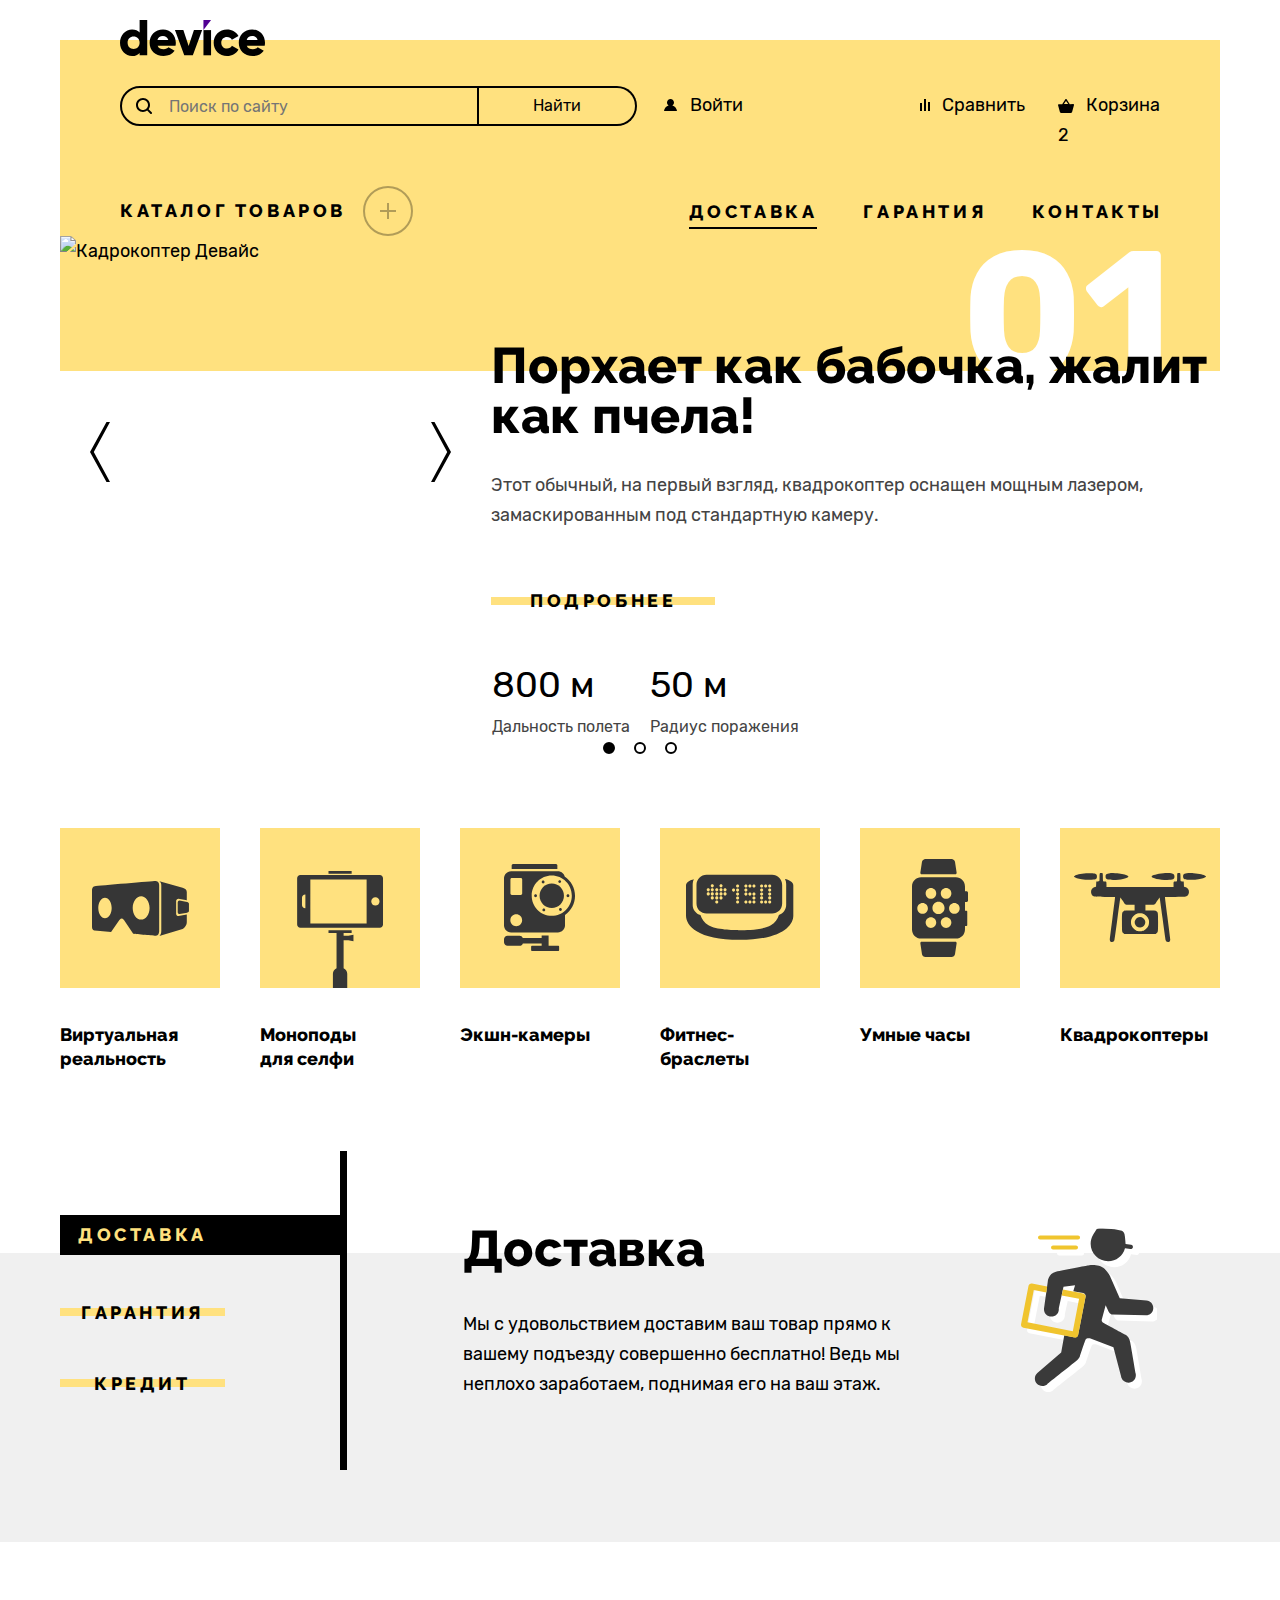
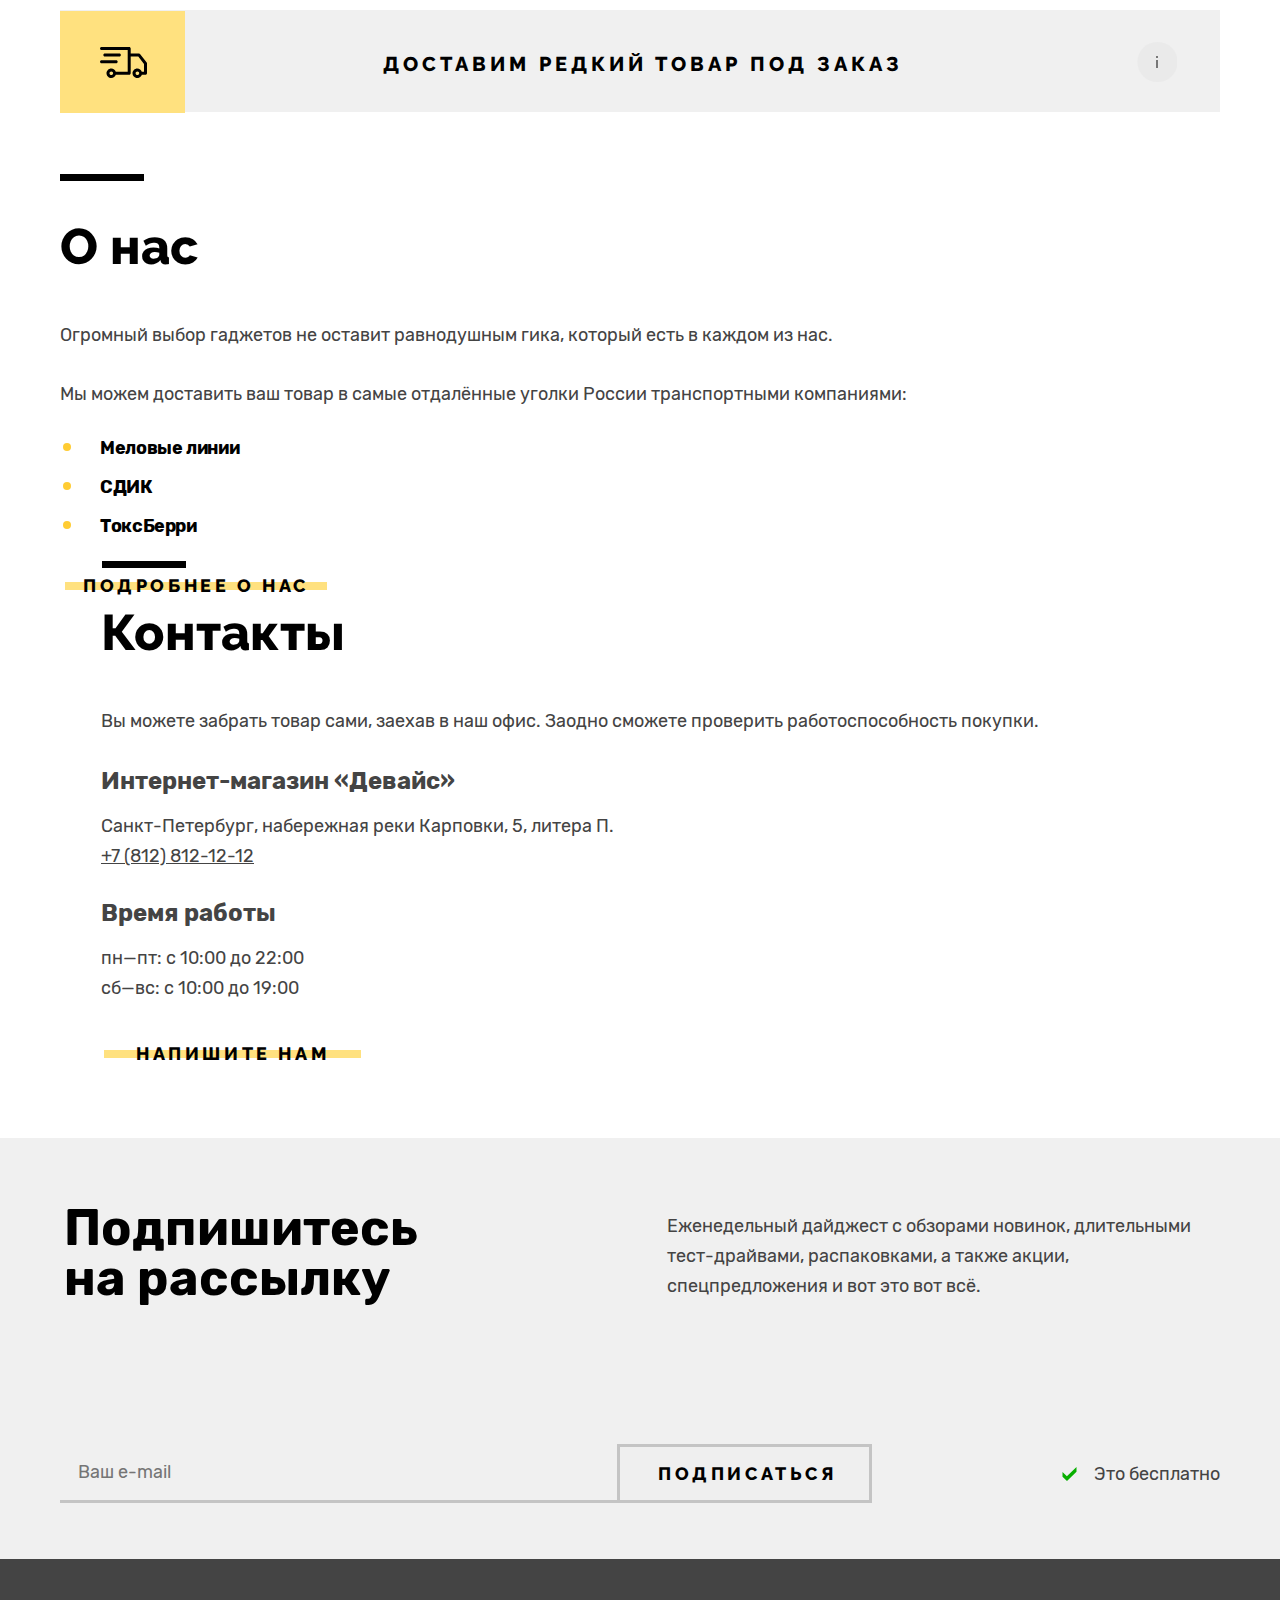
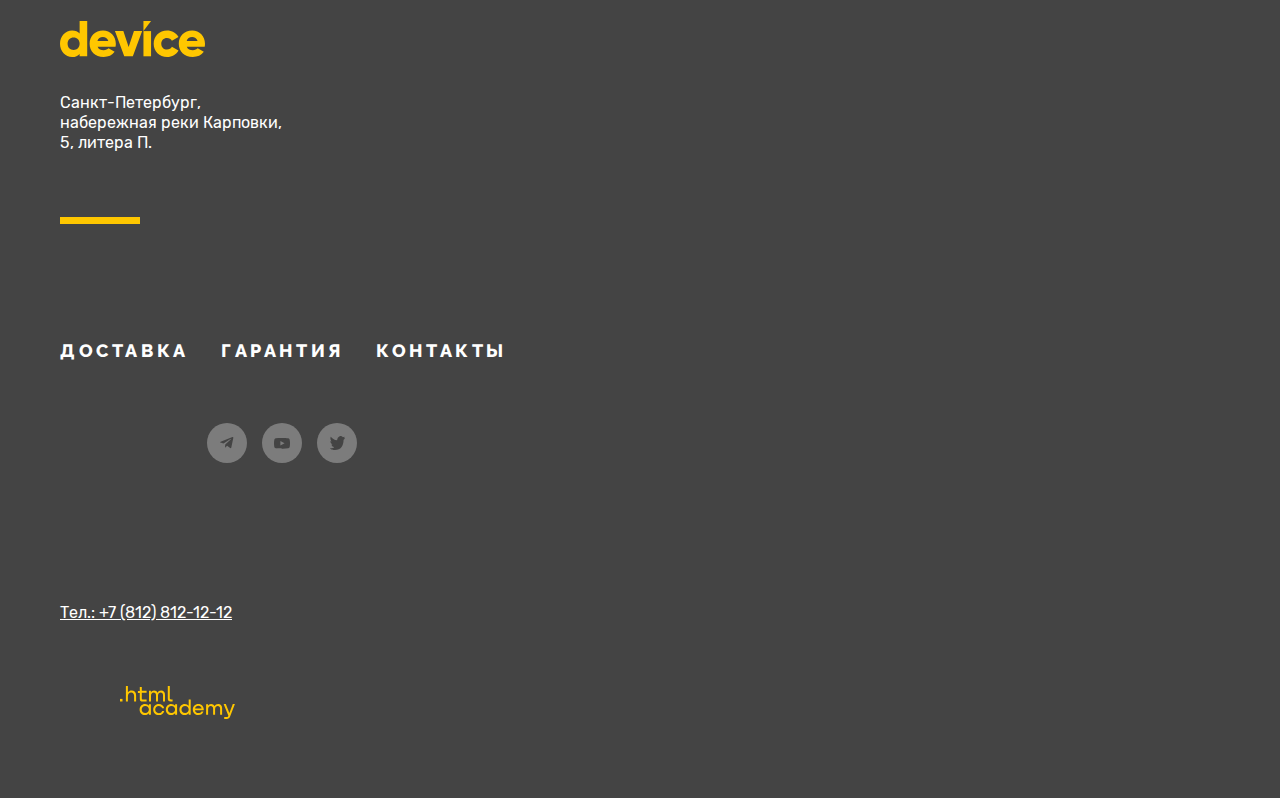
==== commit 08d52869: "all" ====
--- a/index.html
+++ b/index.html
@@ -5,7 +5,7 @@
   <meta charset="utf-8">
   <title>HTML Academy: Девайс</title>
   <link rel="stylesheet" href="styles/styles.css">
-  <link rel="icon" type="image/png" sizes="32x32" href="">
+  <link rel="icon" href="favicon.ico"><!-- 32×32 -->
 </head>
 
 <body>
@@ -21,48 +21,47 @@
           </label>
           <button class="search-button" type="submit">Найти</button>
         </form>
-        <ul class="user-menu">
-          <li class="user-item-enter">
+        <div class="user-menu">
+          <div class="user-item-enter">
             <a href="#" class="user-link user--enter">Войти</a>
-          </li>
-          <li class="basket-item">
-            <ul class="basket-item">
-              <li class="user-item">
-                <a href="#" class="user-link user--compare">Сравнить</a>
-              </li>
-              <li class="user-item">
-                <div class="basket-active">
-                  <a href="#" class="user-link user--basket">Корзина</a>
-                  <div class="sub-basket">
-                    <ul class="sub-basket-list">
-                      <li class="sub-basket-item">
-                        <a class="sub-basket-link" href="#">
-                          <img class="sub-product-basket" src="images/product-1-small.jpg" alt="product-backet-1"
-                            width="39" height="43">
-                          <h3 class="sub-product-name">Любительская селфи-палка</h3>
-                        </a>
-                        <button class="sub-basket-button"></button>
-                      </li>
-                      <li class="sub-basket-item">
-                        <a class="sub-basket-link" href="#">
-                          <img class="sub-product-basket" src="images/product-2-small.jpg" alt="product-backet-2"
-                            width="39" height="43">
-                          <h3 class="sub-product-name">Профессиональная селфи-палка</h3>
-                        </a>
-                        <button class="sub-basket-button"></button>
-                      </li>
-                      <li class="sum-basket-item">
-                        <p class="sum-basket-product">Товаров: 2</p>
-                        <p class="sum-basket-value">Сумма: 2000 ₽</p>
-                      </li>
-                    </ul>
-                    <a class="sum-basket-link" href="#">Открыть корзину</a>
-                  </div>
+          </div>
+          <ul class="basket-item">
+            <li class="user-item">
+              <a href="#" class="user-link user--compare">Сравнить</a>
+            </li>
+            <li class="user-item">
+              <div class="basket-active">
+                <a href="#" class="user-link user--basket">Корзина</a>
+                <span class="basket-count">2</span>
+                <div class="sub-basket">
+                  <ul class="sub-basket-list">
+                    <li class="sub-basket-item">
+                      <a class="sub-basket-link" href="#">
+                        <img class="sub-product-basket" src="images/product-small/product-1-small.jpg" alt="product-backet-1"
+                          width="39" height="43">
+                        <h3 class="sub-product-name">Любительская селфи-палка</h3>
+                      </a>
+                      <button class="sub-basket-button"></button>
+                    </li>
+                    <li class="sub-basket-item">
+                      <a class="sub-basket-link" href="#">
+                        <img class="sub-product-basket" src="images/product-small/product-2-small.jpg" alt="product-backet-2"
+                          width="39" height="43">
+                        <h3 class="sub-product-name">Профессиональная селфи-палка</h3>
+                      </a>
+                      <button class="sub-basket-button"></button>
+                    </li>
+                    <li class="sum-basket-item">
+                      <p class="sum-basket-product">Товаров: 2</p>
+                      <p class="sum-basket-value">Сумма: 2000 ₽</p>
+                    </li>
+                  </ul>
+                  <a class="sum-basket-link" href="#">Открыть корзину</a>
                 </div>
-              </li>
-            </ul>
-          </li>
-        </ul>
+              </div>
+            </li>
+          </ul>
+        </div>
       </div>
       <div class="navigation-block">
         <div class="catalog-block">
@@ -113,101 +112,115 @@
     <h1 class="visually-hidden">Магазин квадрокопторов Девайс</h1>
     <section class="welcome">
       <h2 class="visually-hidden">Предложения недели</h2>
-      <div class="slider-container">
-        <ul class="slider-list">
-          <li class="slider-screen slider-screen-active">
-            <span class="slider-number">01</span>
-            <div class="slider-image-block">
-              <img src="images/slider-1.png" alt="Кадрокоптер Девайс" class="slider-image" width="560" height="560">
-              <div class="slider-wrapper">
-                <button class="slider-button slider-left" type="button">
-                  <span class="visually-hidden">Показать предыдущий слайд</span>
-                </button>
-                <button class="slider-button slider-right" type="button">
-                  <span class="visually-hidden">Показать следующий слайд</span>
-                </button>
-              </div>
+      <ul class="slider-list">
+        <li class="slider-screen slider-screen-active">
+          <span class="slider-number">01</span>
+          <div class="slider-image-block">
+            <img src="images/slider/slider-1.png" alt="Кадрокоптер Девайс" class="slider-image" width="560" height="560">
+            <div class="slider-wrapper">
+              <button class="slider-button slider-left" type="button">
+                <span class="visually-hidden">Показать предыдущий слайд</span>
+              </button>
+              <button class="slider-button slider-right" type="button">
+                <span class="visually-hidden">Показать следующий слайд</span>
+              </button>
             </div>
-            <div class="slider-text-block">
-              <p class="slider-text">Порхает как бабочка, жалит как пчела!</p>
-              <p class="slider-description">Этот обычный, на первый взгляд, квадрокоптер оснащен мощным лазером,
-                замаскированным под стандартную камеру. </p>
-              <a href="#" class="special-link slider-link">Подробнее</a>
-              <dl class="slider-parameters">
-                <div class="slider-parameter">
-                  <dt class="parameter-name">Дальность полета</dt>
-                  <dd class="parameter-value">800 м</dd>
-                </div>
-                <div class="slider-parameter">
-                  <dt class="parameter-name">Радиус поражения</dt>
-                  <dd class="parameter-value">50 м</dd>
-                </div>
-              </dl>
+          </div>
+          <div class="slider-text-block">
+            <p class="slider-text">Порхает как бабочка, жалит как пчела!</p>
+            <p class="slider-description">Этот обычный, на первый взгляд, квадрокоптер оснащен мощным лазером,
+              замаскированным под стандартную камеру. </p>
+            <a href="#" class="special-link slider-link">Подробнее</a>
+            <dl class="slider-parameters">
+              <div class="slider-parameter">
+                <dt class="parameter-name">Дальность полета</dt>
+                <dd class="parameter-value">800 м</dd>
+              </div>
+              <div class="slider-parameter">
+                <dt class="parameter-name">Радиус поражения</dt>
+                <dd class="parameter-value">50 м</dd>
+              </div>
+            </dl>
+          </div>
+        </li>
+        <li class="slider-screen">
+          <span class="slider-number">02</span>
+          <div class="slider-image-block">
+            <img src="images/slider/slider-2.png" alt="Фитнес-браслет" class="slider-image" width="560" height="560">
+            <div class="slider-wrapper">
+              <button class="slider-button slider-left" type="button">
+                <span class="visually-hidden">Показать предыдущий слайд</span>
+              </button>
+              <button class="slider-button slider-right" type="button">
+                <span class="visually-hidden">Показать следующий слайд</span>
+              </button>
             </div>
-          </li>
-          <li class="slider-screen">
-            <span class="slider-number">02</span>
-            <div class="slider-image-block">
-              <img src="images/slider-2.png" alt="slider-2" class="slider-image" width="560" height="560">
+          </div>
+          <div class="slider-text-block">
+            <p class="slider-text">Худеем правильно!</p>
+            <p class="slider-description">Мотивирующие фитнес-браслеты помогут найти в себе силы не пропускать
+              занятия и соблюдать диету.</p>
+            <a href="#" class="special-link slider-link">Подробнее</a>
+            <dl class="slider-parameters">
+              <div class="slider-parameter">
+                <dt class="parameter-name">Без подзарядки</dt>
+                <dd class="parameter-value">48 часов</dd>
+              </div>
+            </dl>
+          </div>
+        </li>
+        <li class="slider-screen">
+          <span class="slider-number">03</span>
+          <div class="slider-image-block">
+            <img src="images/slider/slider-3.png" alt="Селфи-палка" class="slider-image" width="560" height="560">
+            <div class="slider-wrapper">
+              <button class="slider-button slider-left" type="button">
+                <span class="visually-hidden">Показать предыдущий слайд</span>
+              </button>
+              <button class="slider-button slider-right" type="button">
+                <span class="visually-hidden">Показать следующий слайд</span>
+              </button>
             </div>
-            <div class="slider-text-block">
-              <p class="slider-text">Худеем правильно!</p>
-              <p class="slider-description">Мотивирующие фитнес-браслеты помогут найти в себе силы не пропускать
-                занятия и соблюдать диету.</p>
-              <a href="" class="slider-link">Подробнее</a>
-              <dl class="slider-parameters">
-                <div class="slider-parameter">
-                  <dt class="parameter-name">Без подзарядки</dt>
-                  <dd class="parameter-value">48 часов</dd>
-                </div>
-              </dl>
-            </div>
-          </li>
-          <li class="slider-screen">
-            <span class="slider-number">03</span>
-            <div class="slider-image-block">
-              <img src="images/slider-3.png" alt="slider-3" class="slider-image" width="560" height="560">
-            </div>
-            <div class="slider-text-block">
-              <p class="slider-text">Делай селфи, как Бен Стиллер!</p>
-              <p class="slider-description">Самая длинная палка для селфи доступна в нашем магазине. Восемь (Восемь,
-                Карл!) метров длиной и весом всего 5 кг.</p>
-              <a href="" class="slider-link">Подробнее</a>
-              <dl class="slider-parameters">
-                <div class="slider-parameter">
-                  <dt class="parameter-name">Длина палки</dt>
-                  <dd class="parameter-value">8,5 м</dd>
-                </div>
-                <div class="slider-parameter">
-                  <dt class="parameter-name">Вес палки</dt>
-                  <dd class="parameter-value">5кг</dd>
-                </div>
-                <div class="slider-parameter">
-                  <dt class="parameter-name">Материал</dt>
-                  <dd class="parameter-value">Карбон</dd>
-                </div>
-              </dl>
-            </div>
-          </li>
-        </ul>
-        <ul class="bullits">
-          <li class="bullit-item">
-            <button class="button-slids button-slids-current">
-              <span class="visually-hidden">Открыть 1-й экран слайдера</span>
-            </button>
-          </li>
-          <li class="bullit-item">
-            <button class="button-slids">
-              <span class="visually-hidden">Открыть 2-й экран слайдера</span>
-            </button>
-          </li>
-          <li class="bullit-item">
-            <button class="button-slids">
-              <span class="visually-hidden">Открыть 3-й экран слайдера</span>
-            </button>
-          </li>
-        </ul>
-      </div>
+          </div>
+          <div class="slider-text-block">
+            <p class="slider-text">Делай селфи, как Бен Стиллер!</p>
+            <p class="slider-description">Самая длинная палка для селфи доступна в нашем магазине. Восемь (Восемь,
+              Карл!) метров длиной и весом всего 5 кг.</p>
+            <a href="" class="special-link slider-link">Подробнее</a>
+            <dl class="slider-parameters">
+              <div class="slider-parameter">
+                <dt class="parameter-name">Длина палки</dt>
+                <dd class="parameter-value">8,5 м</dd>
+              </div>
+              <div class="slider-parameter">
+                <dt class="parameter-name">Вес палки</dt>
+                <dd class="parameter-value">5кг</dd>
+              </div>
+              <div class="slider-parameter">
+                <dt class="parameter-name">Материал</dt>
+                <dd class="parameter-value">Карбон</dd>
+              </div>
+            </dl>
+          </div>
+        </li>
+      </ul>
+      <ul class="bullits">
+        <li class="bullit-item">
+          <button class="button-slids button-slids-current">
+            <span class="visually-hidden">Открыть 1-й экран слайдера</span>
+          </button>
+        </li>
+        <li class="bullit-item">
+          <button class="button-slids">
+            <span class="visually-hidden">Открыть 2-й экран слайдера</span>
+          </button>
+        </li>
+        <li class="bullit-item">
+          <button class="button-slids">
+            <span class="visually-hidden">Открыть 3-й экран слайдера</span>
+          </button>
+        </li>
+      </ul>
     </section>
     <section class="assortment">
       <h2 class="visually-hidden">Ассортимент</h2>
@@ -272,43 +285,40 @@
       <a class="delivery-rare-link" href="#">Доставим редкий товар под заказ</a>
     </section>
     <section class="info-contacts">
-      <div class="info-contact">
-        <div class="info">
-          <h2 class="info-about">О нас</h2>
-          <p class="info-description">Огромный выбор гаджетов не оставит равнодушным гика, который есть в каждом из
-            нас.
-          </p>
-          <p class="info-description">Мы можем доставить ваш товар в самые отдалённые уголки России транспортными
-            компаниями:</p>
-          <ul class="info-list-more">
-            <li class="info-item-more">
-              Меловые линии
-            </li>
-            <li class="info-item-more">
-              СДИК
-            </li>
-            <li class="info-item-more">
-              ТоксБерри
-            </li>
+      <div class="info">
+        <h2 class="info-about">О нас</h2>
+        <p class="info-description">Огромный выбор гаджетов не оставит равнодушным гика, который есть в каждом из
+          нас.
+        </p>
+        <p class="info-description">Мы можем доставить ваш товар в самые отдалённые уголки России транспортными
+          компаниями:</p>
+        <ul class="info-list-more">
+          <li class="info-item-more">
+            Меловые линии
+          </li>
+          <li class="info-item-more">
+            СДИК
+          </li>
+          <li class="info-item-more">
+            ТоксБерри
+          </li>
+        </ul>
+        <a class="special-link info-more-detailed" href="#">Подробнее о нас</a>
+      </div>
+      <div class="contacts">
+        <h2 class="contacts-title">Контакты</h2>
+        <p class="contacts-text">Вы можете забрать товар сами, заехав в наш офис. Заодно сможете проверить работоспособность покупки. </p>
+        <h3 class="contacts-desc">Интернет-магазин «Девайс»</h3>
+        <address>
+          <p class="contacts-address">Санкт-Петербург, набережная реки Карповки, 5, литера П.</p>
+          <a class="contacts-phone" href="tel:+78128121212">+7 (812) 812-12-12</a>
+          <p class="contacts-time">Время работы</p>
+          <ul class="contacts-list">
+            <li class="contacts-item-time">пн—пт: с 10:00 до 22:00</li>
+            <li class="contacts-item-time">сб—вс: с 10:00 до 19:00</li>
           </ul>
-          <a class="special-link info-more-detailed" href="#">Подробнее о нас</a>
-        </div>
-        <div class="contacts">
-          <h2 class="contacts-title">Контакты</h2>
-          <p class="contacts-text">Вы можете забрать товар сами, заехав в наш офис.
-            Заодно сможете проверить работоспособность покупки. </p>
-          <h3 class="contacts-desc">Интернет-магазин «Девайс»</h3>
-          <address>
-            <p class="contacts-address">Санкт-Петербург, набережная реки Карповки, 5, литера П.</p>
-            <a class="contacts-phone" href="tel:+78128121212">+7 (812) 812-12-12</a>
-            <p class="contacts-time">Время работы</p>
-            <ul class="contacts-list">
-              <li class="contacts-item-time">пн—пт: с 10:00 до 22:00</li>
-              <li class="contacts-item-time">сб—вс: с 10:00 до 19:00</li>
-            </ul>
-            <a class="special-link contacts-button" href="#">Напишите нам</a>
-          </address>
-        </div>
+          <a class="special-link contacts-button" href="#">Напишите нам</a>
+        </address>
       </div>
     </section>
     <section class="mailing">
@@ -331,118 +341,116 @@
   </main>
   <footer class="page-footer">
     <div class="page-footer-width">
-      <div class="page-footer-box">
-        <section class="page-footer-address">
-          <a class="logo-link-footer" href="index.html">
-            <img class="page-footer-logo" src="images/logo-footer.svg" alt="Логотип Device.">
-          </a>
-          <h3 class="visually-hidden">Наш адресс</h3>
-          <address class="page-footer-address-more">Санкт-Петербург, набережная реки Карповки, 5, литера П.</address>
-          <span class="footer-strip"></span>
-        </section>
-        <section class="footer-navigation-social">
-          <h3 class="visually-hidden">Наши соцсети и блок навигации</h3>
-          <ul class="footer-navigation-list footer-navigation-contacts">
-            <li class="footer-navigation-item">
-              <a class=footer-navigation-link href="#">Доставка</a>
-            </li>
-            <li class="footer-navigation-item">
-              <a class=footer-navigation-link href="#">Гарантия</a>
-            </li>
-            <li class="footer-navigation-item">
-              <a class=footer-navigation-link href="#">Контакты</a>
-            </li>
-          </ul>
-          <ul class="footer-social-list">
-            <li class="footer-social-item">
-              <a class="footer-social-link" href="#">
-                <span class="visually-hidden">Телеграм</span>
-                <svg class="footer-social-tl" width="14" height="12" viewBox="0 0 14 12" fill="none"
-                  xmlns="http://www.w3.org/2000/svg">
-                  <g id="icons" clip-path="url(#clip0_48714_1072)">
-                    <path id="Vector"
-                      d="M12.4431 0.0735832L0.623071 4.63158C-0.183596 4.95558 -0.178929 5.40558 0.475071 5.60625L3.50974 6.55292L10.5311 2.12292C10.8631 1.92092 11.1664 2.02958 10.9171 2.25092L5.2284 7.38492H5.22707L5.2284 7.38558L5.01907 10.5136C5.32574 10.5136 5.46107 10.3729 5.63307 10.2069L7.10707 8.77358L10.1731 11.0382C10.7384 11.3496 11.1444 11.1896 11.2851 10.5149L13.2977 1.02958C13.5037 0.203583 12.9824 -0.170417 12.4431 0.0735832Z"
-                      fill="#444444" />
-                  </g>
-                  <defs>
-                    <clipPath id="clip0_48714_1072">
-                      <rect width="14" height="12" fill="white" />
-                    </clipPath>
-                  </defs>
-                </svg>
-              </a>
-            </li>
-            <li class="footer-social-item">
-              <a class="footer-social-link" href="#">
-                <span class="visually-hidden">YouTube</span>
-                <svg class="footer-social-yb" width="16" height="11" viewBox="0 0 16 11" fill="none"
-                  xmlns="http://www.w3.org/2000/svg">
-                  <g id="icons" clip-path="url(#clip0_48714_1077)">
-                    <path id="Vector"
-                      d="M15.6671 1.67464C15.5765 1.35146 15.4 1.05887 15.1564 0.827973C14.9059 0.589975 14.5989 0.41973 14.2644 0.333306C13.0124 0.00330585 7.99641 0.00330593 7.99641 0.00330593C5.9053 -0.0204856 3.8147 0.0841556 1.73641 0.316639C1.40187 0.409448 1.09545 0.583497 0.844411 0.823306C0.597745 1.06064 0.419078 1.35331 0.325745 1.67397C0.10154 2.8818 -0.00739387 4.1082 0.000411455 5.33664C-0.00758854 6.56397 0.101078 7.78997 0.325745 8.99931C0.417078 9.31864 0.595078 9.60997 0.842411 9.84531C1.08974 10.0806 1.39774 10.2506 1.73641 10.3406C3.00508 10.67 7.99641 10.67 7.99641 10.67C10.0902 10.6938 12.1835 10.5892 14.2644 10.3566C14.5989 10.2702 14.9059 10.1 15.1564 9.86197C15.3999 9.63112 15.5762 9.33849 15.6664 9.01531C15.8965 7.80794 16.0083 6.58103 16.0004 5.35197C16.0177 4.11771 15.906 2.88502 15.6671 1.67397V1.67464ZM6.40174 7.61931V3.05464L10.5751 5.33731L6.40174 7.61931Z"
-                      fill="#444444" />
-                  </g>
-                  <defs>
-                    <clipPath id="clip0_48714_1077">
-                      <rect width="16" height="11" fill="white" />
-                    </clipPath>
-                  </defs>
-                </svg>
-              </a>
-            </li>
-            <li class="footer-social-item">
-              <a class="footer-social-link" href="#">
-                <svg class="footer-social-tw" width="15" height="15" viewBox="0 0 15 15" fill="none"
-                  xmlns="http://www.w3.org/2000/svg">
-                  <path
-                    d="M9.7 0.155143C11.2 -0.344857 12.3 0.455143 12.9 1.25514C13.4 1.05514 14 0.855143 14.6 0.655143C14.6 1.45514 14.1 2.05514 13.8 2.25514C14.5 2.45514 15 1.85514 15 1.85514C14.9 2.75514 14.1 3.55514 13.6 3.75514C13.4 10.0551 10.8 14.1551 4.7 14.0551C4.2 14.0551 4.8 14.0551 4.3 14.0551C4 14.0551 0.6 13.6551 0 12.2551C2 12.4551 3.4 11.8551 4.1 11.1551C3.3 10.8551 1.7 10.7551 1.5 8.35514C1.8 8.55514 2 8.65514 2.6 8.55514C1.5 7.75514 0.3 7.05514 0.4 5.05514C0.7 5.35514 1.3 5.55514 1.6 5.45514C1 5.25514 -0.2 2.35514 0.8 0.855143C2.4 2.55514 4.1 4.25514 7.1 4.35514C7.3 2.25514 8.1 0.855143 9.7 0.155143Z"
+      <section class="page-footer-address">
+        <a class="logo-link-footer" href="index.html">
+          <img class="page-footer-logo" src="images/logo-footer.svg" alt="Логотип Device.">
+        </a>
+        <h3 class="visually-hidden">Наш адресс</h3>
+        <address class="page-footer-address-more">Санкт-Петербург, набережная реки Карповки, 5, литера П.</address>
+        <span class="footer-strip"></span>
+      </section>
+      <section class="footer-navigation-social">
+        <h3 class="visually-hidden">Наши соцсети и блок навигации</h3>
+        <ul class="footer-navigation-list footer-navigation-contacts">
+          <li class="footer-navigation-item">
+            <a class=footer-navigation-link href="#">Доставка</a>
+          </li>
+          <li class="footer-navigation-item">
+            <a class=footer-navigation-link href="#">Гарантия</a>
+          </li>
+          <li class="footer-navigation-item">
+            <a class=footer-navigation-link href="#">Контакты</a>
+          </li>
+        </ul>
+        <ul class="footer-social-list">
+          <li class="footer-social-item">
+            <a class="footer-social-link" href="#">
+              <span class="visually-hidden">Телеграм</span>
+              <svg class="footer-social-tl" width="14" height="12" viewBox="0 0 14 12" fill="none"
+                xmlns="http://www.w3.org/2000/svg">
+                <g clip-path="url(#clip0_48714_1072)">
+                  <path
+                    d="M12.4431 0.0735832L0.623071 4.63158C-0.183596 4.95558 -0.178929 5.40558 0.475071 5.60625L3.50974 6.55292L10.5311 2.12292C10.8631 1.92092 11.1664 2.02958 10.9171 2.25092L5.2284 7.38492H5.22707L5.2284 7.38558L5.01907 10.5136C5.32574 10.5136 5.46107 10.3729 5.63307 10.2069L7.10707 8.77358L10.1731 11.0382C10.7384 11.3496 11.1444 11.1896 11.2851 10.5149L13.2977 1.02958C13.5037 0.203583 12.9824 -0.170417 12.4431 0.0735832Z"
                     fill="#444444" />
-                </svg>
-                <span class="visually-hidden">Твиттер</span>
-              </a>
-            </li>
-          </ul>
-        </section>
-        <ul class="footer-phone">
-          <li class="footer-phone-item">
-            <a class="contacts-phone" href="tel:+78128121212">Тел.: +7 (812) 812-12-12</a>
-          </li>
-          <li class="footer-logo-item">
-            <a class="htmlacademy-link" href="https://htmlacademy.ru/">
-              <svg class="htmlacademy-svg" width="115" height="33" viewBox="0 0 115 33" fill="none"
-                xmlns="http://www.w3.org/2000/svg">
-                <g id="Frame">
-                  <g id="Vector">
-                    <path d="M0 12.9V15.5H2.5V12.9H0Z" />
-                    <path
-                      d="M11.6 4.5C10 4.5 8.8 5.2 8 6.2H7.9V0H5.9V15.5H7.9V10.2C7.9 8.1 9.2 6.6 11.2 6.6C13 6.6 14.1 8 14.1 9.8V15.5H16.1V9.4C16.2 6.4 14.3 4.5 11.6 4.5Z" />
-                    <path
-                      d="M26.6 4.8H21.8V1.1H19.8V4.9H17.9V6.9H19.8V12.9C19.8 14.6 20.8 15.6 22.5 15.6H26.6V13.6H22.9C22.2 13.6 21.8 13.2 21.8 12.5V6.8H26.6V4.8Z" />
-                    <path
-                      d="M41.1 4.6C39.5 4.6 38.2 5.4 37.6 6.7H37.5C36.9 5.5 35.7 4.6 34.1 4.6C32.7 4.6 31.6 5.4 31 6.4H30.9V4.8H29V15.4H31V10C31 8 32 6.5 33.6 6.5C35.1 6.5 36 7.5 36 9.1V15.4H38V9.8C38 7.4 39.4 6.5 40.6 6.5C42.1 6.5 43 7.5 43 9.1V15.4H45V8.9C45.1 6.4 43.6 4.6 41.1 4.6Z" />
-                    <path
-                      d="M47.8 12.7C47.8 14.4 48.8 15.4 50.6 15.4H52.6V13.4H50.9C50.2 13.4 49.8 13 49.8 12.3V0H47.8V12.7Z" />
-                    <path
-                      d="M28.9 19.7C28 18.6 26.7 17.9 25 17.9C21.9 17.9 19.6 20.2 19.6 23.5C19.6 26.8 21.9 29.1 25 29.1C26.8 29.1 28 28.3 28.8 27.2H28.9V28.8H30.9V18.2H28.9V19.7ZM25.3 27.1C23.1 27.1 21.7 25.5 21.7 23.5C21.7 21.5 23.1 19.9 25.3 19.9C27.5 19.9 28.9 21.5 28.9 23.5C28.9 25.4 27.5 27.1 25.3 27.1Z" />
-                    <path
-                      d="M44.2 22C43.7 19.6 41.6 17.9 38.8 17.9C35.4 17.9 33.2 20.4 33.2 23.5C33.2 26.6 35.4 29.1 38.8 29.1C41.6 29.1 43.7 27.3 44.2 24.9H42.1C41.7 26.2 40.4 27.2 38.8 27.2C36.6 27.2 35.2 25.6 35.2 23.6C35.2 21.6 36.6 20 38.8 20C40.4 20 41.6 21 42.1 22.2H44.2V22Z" />
-                    <path
-                      d="M55.1 19.7C54.2 18.6 52.9 17.9 51.2 17.9C48.1 17.9 45.8 20.2 45.8 23.5C45.8 26.8 48.1 29.1 51.2 29.1C53 29.1 54.2 28.3 55 27.2H55.1V28.8H57.1V18.2H55.1V19.7ZM51.5 27.1C49.3 27.1 47.9 25.5 47.9 23.5C47.9 21.5 49.3 19.9 51.5 19.9C53.7 19.9 55.1 21.5 55.1 23.5C55.1 25.4 53.6 27.1 51.5 27.1Z" />
-                    <path
-                      d="M68.7 19.8C67.8 18.7 66.5 17.9 64.8 17.9C61.7 17.9 59.4 20.2 59.4 23.5C59.4 26.8 61.6 29.1 64.8 29.1C66.5 29.1 67.8 28.3 68.6 27.3H68.7V28.8H70.7V13.4H68.7V19.8ZM65.1 27.1C62.9 27.1 61.5 25.5 61.5 23.5C61.5 21.5 62.9 19.9 65.1 19.9C67.3 19.9 68.7 21.5 68.7 23.5C68.6 25.5 67.2 27.1 65.1 27.1Z" />
-                    <path
-                      d="M78.3 17.9C75 17.9 72.8 20.4 72.8 23.5C72.8 26.5 74.9 29.1 78.3 29.1C80.8 29.1 82.8 27.8 83.5 25.5H81.4C80.9 26.5 79.8 27.1 78.4 27.1C76.5 27.1 75.1 25.8 75 24.2H83.8C84 20.6 81.8 17.9 78.3 17.9ZM78.3 19.8C80 19.8 81.3 20.8 81.6 22.4H75.1C75.4 20.9 76.6 19.8 78.3 19.8Z" />
-                    <path
-                      d="M98.2 17.9C96.6 17.9 95.3 18.7 94.6 19.9H94.5C93.9 18.7 92.7 17.9 91.1 17.9C89.7 17.9 88.6 18.6 88 19.7V18.2H86.1V28.8H88.1V23.4C88.1 21.4 89.1 20 90.7 19.9C92.2 19.9 93.1 20.9 93.1 22.5V28.8H95.1V23.2C95.1 20.8 96.5 19.9 97.7 19.9C99.2 19.9 100.1 20.9 100.1 22.5V28.8H102.1V22.3C102.2 19.7 100.7 17.9 98.2 17.9Z" />
-                    <path
-                      d="M109.4 27L105.8 18.1H103.6L108.4 29.7C108.1 30.6 107.7 30.9 106.7 30.9H104.2V32.9H106.7C108.5 32.9 109.5 32.1 110.2 30.3L114.9 18.1H112.8L109.4 27Z" />
-                  </g>
                 </g>
+                <defs>
+                  <clipPath id="clip0_48714_1072">
+                    <rect width="14" height="12" fill="white" />
+                  </clipPath>
+                </defs>
               </svg>
             </a>
           </li>
-        </ul>
-      </div>
+          <li class="footer-social-item">
+            <a class="footer-social-link" href="#">
+              <span class="visually-hidden">YouTube</span>
+              <svg class="footer-social-yb" width="16" height="11" viewBox="0 0 16 11" fill="none"
+                xmlns="http://www.w3.org/2000/svg">
+                <g clip-path="url(#clip0_48714_1077)">
+                  <path
+                    d="M15.6671 1.67464C15.5765 1.35146 15.4 1.05887 15.1564 0.827973C14.9059 0.589975 14.5989 0.41973 14.2644 0.333306C13.0124 0.00330585 7.99641 0.00330593 7.99641 0.00330593C5.9053 -0.0204856 3.8147 0.0841556 1.73641 0.316639C1.40187 0.409448 1.09545 0.583497 0.844411 0.823306C0.597745 1.06064 0.419078 1.35331 0.325745 1.67397C0.10154 2.8818 -0.00739387 4.1082 0.000411455 5.33664C-0.00758854 6.56397 0.101078 7.78997 0.325745 8.99931C0.417078 9.31864 0.595078 9.60997 0.842411 9.84531C1.08974 10.0806 1.39774 10.2506 1.73641 10.3406C3.00508 10.67 7.99641 10.67 7.99641 10.67C10.0902 10.6938 12.1835 10.5892 14.2644 10.3566C14.5989 10.2702 14.9059 10.1 15.1564 9.86197C15.3999 9.63112 15.5762 9.33849 15.6664 9.01531C15.8965 7.80794 16.0083 6.58103 16.0004 5.35197C16.0177 4.11771 15.906 2.88502 15.6671 1.67397V1.67464ZM6.40174 7.61931V3.05464L10.5751 5.33731L6.40174 7.61931Z"
+                    fill="#444444" />
+                </g>
+                <defs>
+                  <clipPath id="clip0_48714_1077">
+                    <rect width="16" height="11" fill="white" />
+                  </clipPath>
+                </defs>
+              </svg>
+            </a>
+          </li>
+          <li class="footer-social-item">
+            <a class="footer-social-link" href="#">
+              <svg class="footer-social-tw" width="15" height="15" viewBox="0 0 15 15" fill="none"
+                xmlns="http://www.w3.org/2000/svg">
+                <path
+                  d="M9.7 0.155143C11.2 -0.344857 12.3 0.455143 12.9 1.25514C13.4 1.05514 14 0.855143 14.6 0.655143C14.6 1.45514 14.1 2.05514 13.8 2.25514C14.5 2.45514 15 1.85514 15 1.85514C14.9 2.75514 14.1 3.55514 13.6 3.75514C13.4 10.0551 10.8 14.1551 4.7 14.0551C4.2 14.0551 4.8 14.0551 4.3 14.0551C4 14.0551 0.6 13.6551 0 12.2551C2 12.4551 3.4 11.8551 4.1 11.1551C3.3 10.8551 1.7 10.7551 1.5 8.35514C1.8 8.55514 2 8.65514 2.6 8.55514C1.5 7.75514 0.3 7.05514 0.4 5.05514C0.7 5.35514 1.3 5.55514 1.6 5.45514C1 5.25514 -0.2 2.35514 0.8 0.855143C2.4 2.55514 4.1 4.25514 7.1 4.35514C7.3 2.25514 8.1 0.855143 9.7 0.155143Z"
+                  fill="#444444" />
+              </svg>
+              <span class="visually-hidden">Твиттер</span>
+            </a>
+          </li>
+        </ul>
+      </section>
+      <ul class="footer-phone">
+        <li class="footer-phone-item">
+          <a class="contacts-phone" href="tel:+78128121212">Тел.: +7 (812) 812-12-12</a>
+        </li>
+        <li class="footer-logo-item">
+          <a class="htmlacademy-link" href="https://htmlacademy.ru/">
+            <svg class="htmlacademy-svg" width="115" height="33" viewBox="0 0 115 33" fill="none"
+              xmlns="http://www.w3.org/2000/svg">
+              <g>
+                <g>
+                  <path d="M0 12.9V15.5H2.5V12.9H0Z" />
+                  <path
+                    d="M11.6 4.5C10 4.5 8.8 5.2 8 6.2H7.9V0H5.9V15.5H7.9V10.2C7.9 8.1 9.2 6.6 11.2 6.6C13 6.6 14.1 8 14.1 9.8V15.5H16.1V9.4C16.2 6.4 14.3 4.5 11.6 4.5Z" />
+                  <path
+                    d="M26.6 4.8H21.8V1.1H19.8V4.9H17.9V6.9H19.8V12.9C19.8 14.6 20.8 15.6 22.5 15.6H26.6V13.6H22.9C22.2 13.6 21.8 13.2 21.8 12.5V6.8H26.6V4.8Z" />
+                  <path
+                    d="M41.1 4.6C39.5 4.6 38.2 5.4 37.6 6.7H37.5C36.9 5.5 35.7 4.6 34.1 4.6C32.7 4.6 31.6 5.4 31 6.4H30.9V4.8H29V15.4H31V10C31 8 32 6.5 33.6 6.5C35.1 6.5 36 7.5 36 9.1V15.4H38V9.8C38 7.4 39.4 6.5 40.6 6.5C42.1 6.5 43 7.5 43 9.1V15.4H45V8.9C45.1 6.4 43.6 4.6 41.1 4.6Z" />
+                  <path
+                    d="M47.8 12.7C47.8 14.4 48.8 15.4 50.6 15.4H52.6V13.4H50.9C50.2 13.4 49.8 13 49.8 12.3V0H47.8V12.7Z" />
+                  <path
+                    d="M28.9 19.7C28 18.6 26.7 17.9 25 17.9C21.9 17.9 19.6 20.2 19.6 23.5C19.6 26.8 21.9 29.1 25 29.1C26.8 29.1 28 28.3 28.8 27.2H28.9V28.8H30.9V18.2H28.9V19.7ZM25.3 27.1C23.1 27.1 21.7 25.5 21.7 23.5C21.7 21.5 23.1 19.9 25.3 19.9C27.5 19.9 28.9 21.5 28.9 23.5C28.9 25.4 27.5 27.1 25.3 27.1Z" />
+                  <path
+                    d="M44.2 22C43.7 19.6 41.6 17.9 38.8 17.9C35.4 17.9 33.2 20.4 33.2 23.5C33.2 26.6 35.4 29.1 38.8 29.1C41.6 29.1 43.7 27.3 44.2 24.9H42.1C41.7 26.2 40.4 27.2 38.8 27.2C36.6 27.2 35.2 25.6 35.2 23.6C35.2 21.6 36.6 20 38.8 20C40.4 20 41.6 21 42.1 22.2H44.2V22Z" />
+                  <path
+                    d="M55.1 19.7C54.2 18.6 52.9 17.9 51.2 17.9C48.1 17.9 45.8 20.2 45.8 23.5C45.8 26.8 48.1 29.1 51.2 29.1C53 29.1 54.2 28.3 55 27.2H55.1V28.8H57.1V18.2H55.1V19.7ZM51.5 27.1C49.3 27.1 47.9 25.5 47.9 23.5C47.9 21.5 49.3 19.9 51.5 19.9C53.7 19.9 55.1 21.5 55.1 23.5C55.1 25.4 53.6 27.1 51.5 27.1Z" />
+                  <path
+                    d="M68.7 19.8C67.8 18.7 66.5 17.9 64.8 17.9C61.7 17.9 59.4 20.2 59.4 23.5C59.4 26.8 61.6 29.1 64.8 29.1C66.5 29.1 67.8 28.3 68.6 27.3H68.7V28.8H70.7V13.4H68.7V19.8ZM65.1 27.1C62.9 27.1 61.5 25.5 61.5 23.5C61.5 21.5 62.9 19.9 65.1 19.9C67.3 19.9 68.7 21.5 68.7 23.5C68.6 25.5 67.2 27.1 65.1 27.1Z" />
+                  <path
+                    d="M78.3 17.9C75 17.9 72.8 20.4 72.8 23.5C72.8 26.5 74.9 29.1 78.3 29.1C80.8 29.1 82.8 27.8 83.5 25.5H81.4C80.9 26.5 79.8 27.1 78.4 27.1C76.5 27.1 75.1 25.8 75 24.2H83.8C84 20.6 81.8 17.9 78.3 17.9ZM78.3 19.8C80 19.8 81.3 20.8 81.6 22.4H75.1C75.4 20.9 76.6 19.8 78.3 19.8Z" />
+                  <path
+                    d="M98.2 17.9C96.6 17.9 95.3 18.7 94.6 19.9H94.5C93.9 18.7 92.7 17.9 91.1 17.9C89.7 17.9 88.6 18.6 88 19.7V18.2H86.1V28.8H88.1V23.4C88.1 21.4 89.1 20 90.7 19.9C92.2 19.9 93.1 20.9 93.1 22.5V28.8H95.1V23.2C95.1 20.8 96.5 19.9 97.7 19.9C99.2 19.9 100.1 20.9 100.1 22.5V28.8H102.1V22.3C102.2 19.7 100.7 17.9 98.2 17.9Z" />
+                  <path
+                    d="M109.4 27L105.8 18.1H103.6L108.4 29.7C108.1 30.6 107.7 30.9 106.7 30.9H104.2V32.9H106.7C108.5 32.9 109.5 32.1 110.2 30.3L114.9 18.1H112.8L109.4 27Z" />
+                </g>
+              </g>
+            </svg>
+          </a>
+        </li>
+      </ul>
     </div>
   </footer>
   <div class="modal modal--close">
@@ -455,11 +463,13 @@
         <ul class="modal-list">
           <li class="modal-item">
             <p class="subtitle-modal subtitle-modal-name">Ваше имя:</p>
-            <input class="modal-name-input modal-name" name="name1111" type="text" placeholder="Введите имя" required>
+            <input class="modal-name-input modal-name" name="name" type="text" placeholder="Введите имя" required>
           </li>
           <li class="modal-item">
             <p class="subtitle-modal">Ваш e-mail:</p>
-            <input class="modal-name-input modal-email" name="email" type="email" placeholder="Введите email" required>
+            <input class="modal-name-input modal-email modal-input-error" name="email" type="email"
+              placeholder="Введите email" required>
+            <span class="modal-error">Забавный у вас адрес</span>
           </li>
         </ul>
         <ul class="modal-list-amount">
@@ -467,25 +477,26 @@
             <p class="subtitle-modal subtitle-modal-what">Что нужно привезти:</p>
             <input class="modal-text-input" name="text" type="text" placeholder="В свободной форме" required>
           </li>
-          <ol class="amount-modal">
+          <li class="amount-modal">
             <p class="subtitle-modal subtitle-modal-amount">Количество:</p>
-            <span class="tooltip">
-              <button class="tooltip-toggle" type="button" aria-labelledby="tooltip-label-value">
-                <svg class="tooltip-icon" xmlns="http://www.w3.org/2000/svg" width="4" height="12" viewBox="0 0 4 12"
-                  fill="none">
-                  <path d="M3 0H1V2H3V0Z" fill="black" />
-                  <path d="M3 4H1V12H3V4Z" fill="black" />
-                </svg>
-                <span class="tooltip-text" role="tooltip" id="tooltip-label-value">Постараемся найти, сколько нужно.
-                  Привезём сколько получится по требованиям к провозу багажа.</span>
-              </button>
-            </span>
-            <li class="less-item">
+            <button class="tooltip-toggle" type="button" aria-labelledby="tooltip-label-value">
+              <svg class="tooltip-icon" xmlns="http://www.w3.org/2000/svg" width="4" height="12" viewBox="0 0 4 12"
+                fill="none">
+                <path d="M3 0H1V2H3V0Z" fill="black" />
+                <path d="M3 4H1V12H3V4Z" fill="black" />
+              </svg>
+              <span class="tooltip-text" role="tooltip" id="tooltip-label-value">
+                <span class="tooltip-text-wrapper">
+                  Постараемся найти, сколько нужно. Привезём сколько получится по требованиям к провозу багажа.
+                </span>
+              </span>
+            </button>
+            <p class="less-item less-item-error">
               <button type="button" class="button-click-down" onclick="this.nextElementSibling.stepDown()">-</button>
               <input type="number" class="less-one" min="0" max="100" value="1" readonly>
               <button type="button" class="button-click-up" onclick="this.previousElementSibling.stepUp()">+</button>
-            </li>
-          </ol>
+            </p>
+          </li>
         </ul>
         <button class="special-link button-send">Отправить</button>
       </form>
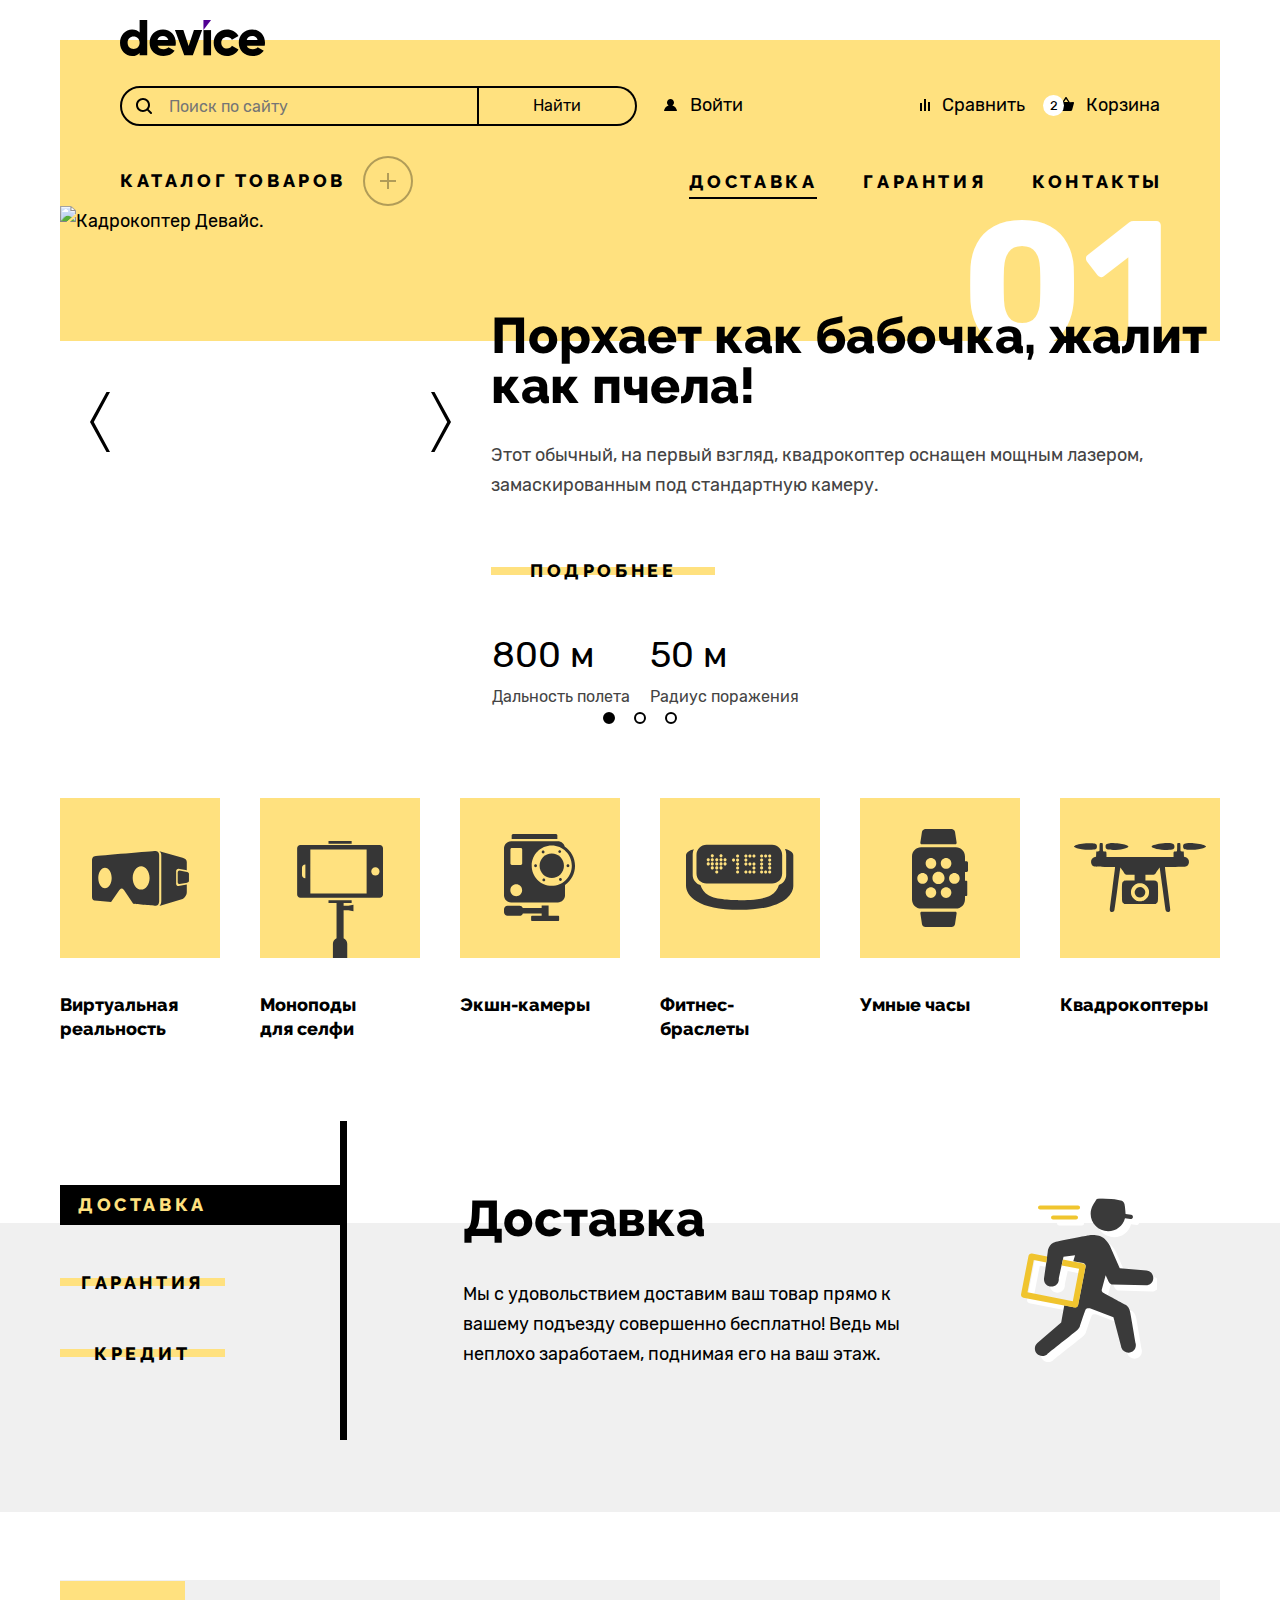
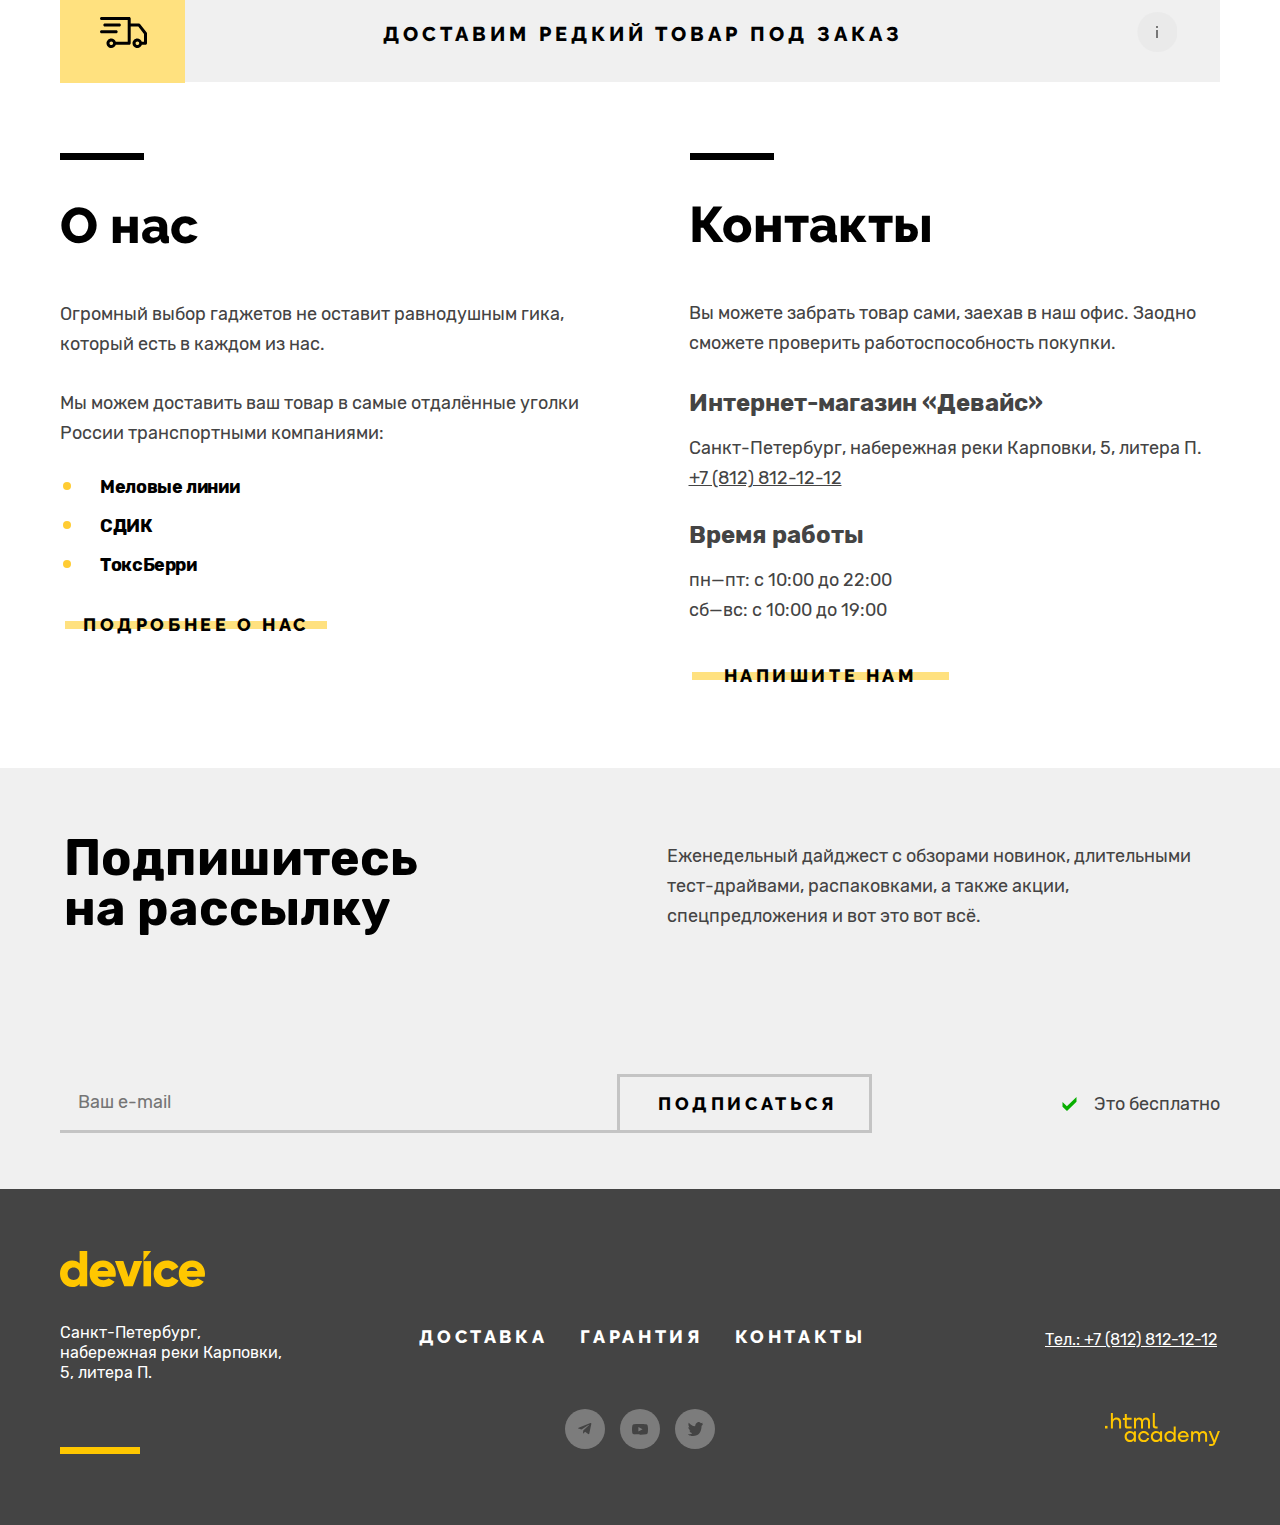
==== commit 2084ecdd: "all" ====
--- a/index.html
+++ b/index.html
@@ -2,22 +2,24 @@
 <html lang="ru">
 
 <head>
-  <meta charset="utf-8">
+  <meta charset="utf-8" />
   <title>HTML Academy: Девайс</title>
-  <link rel="stylesheet" href="styles/styles.css">
-  <link rel="icon" href="favicon.ico"><!-- 32×32 -->
+  <link rel="stylesheet" href="styles/styles.css" />
+  <link rel="icon" type="image/png" href="images/favicon.png" />
+  <link rel="icon" href="favicon.ico" />
+  <!-- 32×32 -->
 </head>
 
 <body>
   <header class="page-header">
     <a class="logo-link" href="#">
-      <img class="logo" src="images/logo-header.svg" alt="Логотип Device.">
+      <img class="logo" src="images/logo-header.svg" alt="Логотип Device." />
     </a>
     <nav class="navigation">
       <div class="search-line">
         <form class="search-form" action="https://echo.htmlacademy.ru/">
           <label class="search-label">
-            <input class="search-input" type="text" name="search-text" placeholder="Поиск по сайту" required>
+            <input class="search-input" type="text" name="search-text" placeholder="Поиск по сайту" required />
           </label>
           <button class="search-button" type="submit">Найти</button>
         </form>
@@ -37,19 +39,25 @@
                   <ul class="sub-basket-list">
                     <li class="sub-basket-item">
                       <a class="sub-basket-link" href="#">
-                        <img class="sub-product-basket" src="images/product-small/product-1-small.jpg" alt="product-backet-1"
-                          width="39" height="43">
-                        <h3 class="sub-product-name">Любительская селфи-палка</h3>
+                        <img class="sub-product-basket" src="images/product-small/product-1-small.jpg"
+                          alt="Товар-корзины-1." width="39" height="43" />
+                        <p class="sub-product-name">
+                          Любительская селфи-палка
+                        </p>
                       </a>
-                      <button class="sub-basket-button"></button>
+                      <button class="sub-basket-button" type="button"></button>
+                      <span class="visually-hidden">Удалить.</span>
                     </li>
                     <li class="sub-basket-item">
                       <a class="sub-basket-link" href="#">
-                        <img class="sub-product-basket" src="images/product-small/product-2-small.jpg" alt="product-backet-2"
-                          width="39" height="43">
-                        <h3 class="sub-product-name">Профессиональная селфи-палка</h3>
+                        <img class="sub-product-basket" src="images/product-small/product-2-small.jpg"
+                          alt="Товар-корзины-2." width="39" height="43" />
+                        <p class="sub-product-name">
+                          Профессиональная селфи-палка
+                        </p>
                       </a>
-                      <button class="sub-basket-button"></button>
+                      <button class="sub-basket-button" type="button"></button>
+                      <span class="visually-hidden">Удалить.</span>
                     </li>
                     <li class="sum-basket-item">
                       <p class="sum-basket-product">Товаров: 2</p>
@@ -116,7 +124,8 @@
         <li class="slider-screen slider-screen-active">
           <span class="slider-number">01</span>
           <div class="slider-image-block">
-            <img src="images/slider/slider-1.png" alt="Кадрокоптер Девайс" class="slider-image" width="560" height="560">
+            <img src="images/slider/slider-1.png" alt="Кадрокоптер Девайс." class="slider-image" width="560"
+              height="560" />
             <div class="slider-wrapper">
               <button class="slider-button slider-left" type="button">
                 <span class="visually-hidden">Показать предыдущий слайд</span>
@@ -128,8 +137,10 @@
           </div>
           <div class="slider-text-block">
             <p class="slider-text">Порхает как бабочка, жалит как пчела!</p>
-            <p class="slider-description">Этот обычный, на первый взгляд, квадрокоптер оснащен мощным лазером,
-              замаскированным под стандартную камеру. </p>
+            <p class="slider-description">
+              Этот обычный, на первый взгляд, квадрокоптер оснащен мощным
+              лазером, замаскированным под стандартную камеру.
+            </p>
             <a href="#" class="special-link slider-link">Подробнее</a>
             <dl class="slider-parameters">
               <div class="slider-parameter">
@@ -146,7 +157,7 @@
         <li class="slider-screen">
           <span class="slider-number">02</span>
           <div class="slider-image-block">
-            <img src="images/slider/slider-2.png" alt="Фитнес-браслет" class="slider-image" width="560" height="560">
+            <img src="images/slider/slider-2.png" alt="Фитнес-браслет." class="slider-image" width="560" height="560" />
             <div class="slider-wrapper">
               <button class="slider-button slider-left" type="button">
                 <span class="visually-hidden">Показать предыдущий слайд</span>
@@ -158,8 +169,10 @@
           </div>
           <div class="slider-text-block">
             <p class="slider-text">Худеем правильно!</p>
-            <p class="slider-description">Мотивирующие фитнес-браслеты помогут найти в себе силы не пропускать
-              занятия и соблюдать диету.</p>
+            <p class="slider-description">
+              Мотивирующие фитнес-браслеты помогут найти в себе силы не
+              пропускать занятия и соблюдать диету.
+            </p>
             <a href="#" class="special-link slider-link">Подробнее</a>
             <dl class="slider-parameters">
               <div class="slider-parameter">
@@ -172,7 +185,7 @@
         <li class="slider-screen">
           <span class="slider-number">03</span>
           <div class="slider-image-block">
-            <img src="images/slider/slider-3.png" alt="Селфи-палка" class="slider-image" width="560" height="560">
+            <img src="images/slider/slider-3.png" alt="Селфи-палка." class="slider-image" width="560" height="560" />
             <div class="slider-wrapper">
               <button class="slider-button slider-left" type="button">
                 <span class="visually-hidden">Показать предыдущий слайд</span>
@@ -184,8 +197,10 @@
           </div>
           <div class="slider-text-block">
             <p class="slider-text">Делай селфи, как Бен Стиллер!</p>
-            <p class="slider-description">Самая длинная палка для селфи доступна в нашем магазине. Восемь (Восемь,
-              Карл!) метров длиной и весом всего 5 кг.</p>
+            <p class="slider-description">
+              Самая длинная палка для селфи доступна в нашем магазине. Восемь
+              (Восемь, Карл!) метров длиной и весом всего 5 кг.
+            </p>
             <a href="" class="special-link slider-link">Подробнее</a>
             <dl class="slider-parameters">
               <div class="slider-parameter">
@@ -206,17 +221,17 @@
       </ul>
       <ul class="bullits">
         <li class="bullit-item">
-          <button class="button-slids button-slids-current">
+          <button class="button-slids button-slids-current" type="button">
             <span class="visually-hidden">Открыть 1-й экран слайдера</span>
           </button>
         </li>
         <li class="bullit-item">
-          <button class="button-slids">
+          <button class="button-slids" type="button">
             <span class="visually-hidden">Открыть 2-й экран слайдера</span>
           </button>
         </li>
         <li class="bullit-item">
-          <button class="button-slids">
+          <button class="button-slids" type="button">
             <span class="visually-hidden">Открыть 3-й экран слайдера</span>
           </button>
         </li>
@@ -225,14 +240,14 @@
     <section class="assortment">
       <h2 class="visually-hidden">Ассортимент</h2>
       <ul class="assortment-list">
-        <li class="assortment-item ">
+        <li class="assortment-item">
           <a href="#" class="assortment-link assortment--vr">Виртуальная реальность</a>
         </li>
         <li class="assortment-item">
           <a href="catalog.html" class="assortment-link assortment--stick">Моноподы для&nbsp;селфи</a>
         </li>
         <li class="assortment-item">
-          <a href="#" class="assortment-link  assortment--camera">Экшн-камеры</a>
+          <a href="#" class="assortment-link assortment--camera">Экшн-камеры</a>
         </li>
         <li class="assortment-item">
           <a href="#" class="assortment-link assortment--fitness">Фитнес-браслеты</a>
@@ -251,31 +266,45 @@
         <div class="delivery-list-container">
           <ul class="delivery-list">
             <li class="delivery-item delivery-button-current">
-              <button class="special-link delivery-button">Доставка</button>
+              <button class="special-link delivery-button" type="button">
+                Доставка
+              </button>
             </li>
             <li class="delivery-item">
-              <button class="special-link delivery-button">Гарантия</button>
+              <button class="special-link delivery-button" type="button">
+                Гарантия
+              </button>
             </li>
             <li class="delivery-item">
-              <button class="special-link delivery-button">Кредит</button>
+              <button class="special-link delivery-button" type="button">
+                Кредит
+              </button>
             </li>
           </ul>
         </div>
         <ul class="delivery-screens">
           <li class="delivery-screen delivery-screen--delivery delivery-screen-active">
             <h3 class="delivery-title">Доставка</h3>
-            <p class="delivery-text">Мы с удовольствием доставим ваш товар прямо к вашему подъезду совершенно
-              бесплатно! Ведь мы неплохо заработаем, поднимая его на ваш этаж.</p>
+            <p class="delivery-text">
+              Мы с удовольствием доставим ваш товар прямо к вашему подъезду
+              совершенно бесплатно! Ведь мы неплохо заработаем, поднимая его
+              на ваш этаж.
+            </p>
           </li>
           <li class="delivery-screen delivery-screen--garantee">
             <h3 class="delivery-title">Гарантия</h3>
-            <p class="delivery-text">Если из-за возгорания купленного у нас товара у вас сгорит дом — не переживайте,
-              мы выдадим вам новый. Товар, не дом, конечно же.</p>
+            <p class="delivery-text">
+              Если из-за возгорания купленного у нас товара у вас сгорит дом —
+              не переживайте, мы выдадим вам новый. Товар, не дом, конечно же.
+            </p>
           </li>
           <li class="delivery-screen delivery-screen--credit">
             <h3 class="delivery-title">Кредит</h3>
-            <p class="delivery-text">Залезть в долговую яму стало проще! Кредитные консультанты подберут для вас
-              наиболее выгодные условия кредита. Выгодные для банка, разумеется.</p>
+            <p class="delivery-text">
+              Залезть в долговую яму стало проще! Кредитные консультанты
+              подберут для вас наиболее выгодные условия кредита. Выгодные для
+              банка, разумеется.
+            </p>
           </li>
         </ul>
       </div>
@@ -287,30 +316,32 @@
     <section class="info-contacts">
       <div class="info">
         <h2 class="info-about">О нас</h2>
-        <p class="info-description">Огромный выбор гаджетов не оставит равнодушным гика, который есть в каждом из
-          нас.
+        <p class="info-description">
+          Огромный выбор гаджетов не оставит равнодушным гика, который есть в
+          каждом из нас.
         </p>
-        <p class="info-description">Мы можем доставить ваш товар в самые отдалённые уголки России транспортными
-          компаниями:</p>
+        <p class="info-description">
+          Мы можем доставить ваш товар в самые отдалённые уголки России
+          транспортными компаниями:
+        </p>
         <ul class="info-list-more">
-          <li class="info-item-more">
-            Меловые линии
-          </li>
-          <li class="info-item-more">
-            СДИК
-          </li>
-          <li class="info-item-more">
-            ТоксБерри
-          </li>
+          <li class="info-item-more">Меловые линии</li>
+          <li class="info-item-more">СДИК</li>
+          <li class="info-item-more">ТоксБерри</li>
         </ul>
         <a class="special-link info-more-detailed" href="#">Подробнее о нас</a>
       </div>
       <div class="contacts">
         <h2 class="contacts-title">Контакты</h2>
-        <p class="contacts-text">Вы можете забрать товар сами, заехав в наш офис. Заодно сможете проверить работоспособность покупки. </p>
+        <p class="contacts-text">
+          Вы можете забрать товар сами, заехав в наш офис. Заодно сможете
+          проверить работоспособность покупки.
+        </p>
         <h3 class="contacts-desc">Интернет-магазин «Девайс»</h3>
         <address>
-          <p class="contacts-address">Санкт-Петербург, набережная реки Карповки, 5, литера П.</p>
+          <p class="contacts-address">
+            Санкт-Петербург, набережная реки Карповки, 5, литера П.
+          </p>
           <a class="contacts-phone" href="tel:+78128121212">+7 (812) 812-12-12</a>
           <p class="contacts-time">Время работы</p>
           <ul class="contacts-list">
@@ -326,12 +357,15 @@
         <div class="mailing-text-title">
           <h2 class="visually-hidden">Рассылка</h2>
           <h3 class="mailing-title">Подпишитесь на рассылку</h3>
-          <p class="mailing-text">Еженедельный дайджест с обзорами новинок, длительными тест-драйвами, распаковками, а
-            также акции, спецпредложения и вот это вот всё.</p>
+          <p class="mailing-text">
+            Еженедельный дайджест с обзорами новинок, длительными
+            тест-драйвами, распаковками, а также акции, спецпредложения и вот
+            это вот всё.
+          </p>
         </div>
         <div class="mailing-button-free">
           <form class="mailing-form" action="https://echo.htmlacademy.ru/" method="post">
-            <input class="email-input" name="email" type="text" placeholder="Ваш e-mail" required>
+            <input class="email-input" name="email" type="email" placeholder="Ваш e-mail" required />
             <button type="submit" class="mailing-button">Подписаться</button>
           </form>
           <p class="mailing-free">Это бесплатно</p>
@@ -343,30 +377,32 @@
     <div class="page-footer-width">
       <section class="page-footer-address">
         <a class="logo-link-footer" href="index.html">
-          <img class="page-footer-logo" src="images/logo-footer.svg" alt="Логотип Device.">
+          <img class="page-footer-logo" src="images/logo-footer.svg" alt="Логотип Device." />
         </a>
         <h3 class="visually-hidden">Наш адресс</h3>
-        <address class="page-footer-address-more">Санкт-Петербург, набережная реки Карповки, 5, литера П.</address>
+        <address class="page-footer-address-more">
+          Санкт-Петербург, набережная реки Карповки, 5, литера П.
+        </address>
         <span class="footer-strip"></span>
       </section>
       <section class="footer-navigation-social">
         <h3 class="visually-hidden">Наши соцсети и блок навигации</h3>
         <ul class="footer-navigation-list footer-navigation-contacts">
           <li class="footer-navigation-item">
-            <a class=footer-navigation-link href="#">Доставка</a>
+            <a class="footer-navigation-link" href="#">Доставка</a>
           </li>
           <li class="footer-navigation-item">
-            <a class=footer-navigation-link href="#">Гарантия</a>
+            <a class="footer-navigation-link" href="#">Гарантия</a>
           </li>
           <li class="footer-navigation-item">
-            <a class=footer-navigation-link href="#">Контакты</a>
+            <a class="footer-navigation-link" href="#">Контакты</a>
           </li>
         </ul>
         <ul class="footer-social-list">
           <li class="footer-social-item">
             <a class="footer-social-link" href="#">
               <span class="visually-hidden">Телеграм</span>
-              <svg class="footer-social-tl" width="14" height="12" viewBox="0 0 14 12" fill="none"
+              <svg class="footer-social-tl" role="img" width="14" height="12" viewBox="0 0 14 12" fill="none"
                 xmlns="http://www.w3.org/2000/svg">
                 <g clip-path="url(#clip0_48714_1072)">
                   <path
@@ -384,7 +420,7 @@
           <li class="footer-social-item">
             <a class="footer-social-link" href="#">
               <span class="visually-hidden">YouTube</span>
-              <svg class="footer-social-yb" width="16" height="11" viewBox="0 0 16 11" fill="none"
+              <svg class="footer-social-yb" role="img" width="16" height="11" viewBox="0 0 16 11" fill="none"
                 xmlns="http://www.w3.org/2000/svg">
                 <g clip-path="url(#clip0_48714_1077)">
                   <path
@@ -401,7 +437,7 @@
           </li>
           <li class="footer-social-item">
             <a class="footer-social-link" href="#">
-              <svg class="footer-social-tw" width="15" height="15" viewBox="0 0 15 15" fill="none"
+              <svg class="footer-social-tw" role="img" width="15" height="15" viewBox="0 0 15 15" fill="none"
                 xmlns="http://www.w3.org/2000/svg">
                 <path
                   d="M9.7 0.155143C11.2 -0.344857 12.3 0.455143 12.9 1.25514C13.4 1.05514 14 0.855143 14.6 0.655143C14.6 1.45514 14.1 2.05514 13.8 2.25514C14.5 2.45514 15 1.85514 15 1.85514C14.9 2.75514 14.1 3.55514 13.6 3.75514C13.4 10.0551 10.8 14.1551 4.7 14.0551C4.2 14.0551 4.8 14.0551 4.3 14.0551C4 14.0551 0.6 13.6551 0 12.2551C2 12.4551 3.4 11.8551 4.1 11.1551C3.3 10.8551 1.7 10.7551 1.5 8.35514C1.8 8.55514 2 8.65514 2.6 8.55514C1.5 7.75514 0.3 7.05514 0.4 5.05514C0.7 5.35514 1.3 5.55514 1.6 5.45514C1 5.25514 -0.2 2.35514 0.8 0.855143C2.4 2.55514 4.1 4.25514 7.1 4.35514C7.3 2.25514 8.1 0.855143 9.7 0.155143Z"
@@ -414,12 +450,12 @@
       </section>
       <ul class="footer-phone">
         <li class="footer-phone-item">
-          <a class="contacts-phone" href="tel:+78128121212">Тел.: +7 (812) 812-12-12</a>
+          <a class="contacts-phone-footer" href="tel:+78128121212">Тел.: +7 (812) 812-12-12</a>
         </li>
         <li class="footer-logo-item">
           <a class="htmlacademy-link" href="https://htmlacademy.ru/">
-            <svg class="htmlacademy-svg" width="115" height="33" viewBox="0 0 115 33" fill="none"
-              xmlns="http://www.w3.org/2000/svg">
+            <svg class="htmlacademy-svg" role="img" aria-label="htmlacademy" width="115" height="33"
+              viewBox="0 0 115 33" fill="none" xmlns="http://www.w3.org/2000/svg">
               <g>
                 <g>
                   <path d="M0 12.9V15.5H2.5V12.9H0Z" />
@@ -456,29 +492,31 @@
   <div class="modal modal--close">
     <div class="modal-block">
       <h2 class="modal-title">Доставка под заказ</h2>
-      <button class="modal-close-button">
+      <button class="modal-close-button" type="button">
         <span class="visually-hidden">Закрыть окно.</span>
       </button>
       <form class="modal-name-form" action="https://echo.htmlacademy.ru/" method="post">
         <ul class="modal-list">
           <li class="modal-item">
-            <p class="subtitle-modal subtitle-modal-name">Ваше имя:</p>
-            <input class="modal-name-input modal-name" name="name" type="text" placeholder="Введите имя" required>
+            <label class="subtitle-modal subtitle-modal-name" for="auth-name">Ваше имя:</label>
+            <input class="modal-name-input modal-name" id="auth-name" name="auth-name" type="text"
+              placeholder="Введите имя" required />
           </li>
           <li class="modal-item">
-            <p class="subtitle-modal">Ваш e-mail:</p>
-            <input class="modal-name-input modal-email modal-input-error" name="email" type="email"
-              placeholder="Введите email" required>
+            <label class="subtitle-modal" for="auth-email">Ваш e-mail:</label>
+            <input class="modal-name-input modal-email modal-input-error" id="auth-email" name="auth-email" type="email"
+              placeholder="Введите email" required />
             <span class="modal-error">Забавный у вас адрес</span>
           </li>
         </ul>
         <ul class="modal-list-amount">
           <li class="modal-item">
-            <p class="subtitle-modal subtitle-modal-what">Что нужно привезти:</p>
-            <input class="modal-text-input" name="text" type="text" placeholder="В свободной форме" required>
+            <label class="subtitle-modal subtitle-modal-what" for="auth-text">Что нужно привезти:</label>
+            <input class="modal-text-input" id="auth-text" name="auth-text" type="text" placeholder="В свободной форме"
+              required />
           </li>
           <li class="amount-modal">
-            <p class="subtitle-modal subtitle-modal-amount">Количество:</p>
+            <label class="subtitle-modal subtitle-modal-amount">Количество:</label>
             <button class="tooltip-toggle" type="button" aria-labelledby="tooltip-label-value">
               <svg class="tooltip-icon" xmlns="http://www.w3.org/2000/svg" width="4" height="12" viewBox="0 0 4 12"
                 fill="none">
@@ -487,18 +525,27 @@
               </svg>
               <span class="tooltip-text" role="tooltip" id="tooltip-label-value">
                 <span class="tooltip-text-wrapper">
-                  Постараемся найти, сколько нужно. Привезём сколько получится по требованиям к провозу багажа.
+                  Постараемся найти, сколько нужно. Привезём сколько получится
+                  по требованиям к провозу багажа.
                 </span>
               </span>
             </button>
-            <p class="less-item less-item-error">
-              <button type="button" class="button-click-down" onclick="this.nextElementSibling.stepDown()">-</button>
-              <input type="number" class="less-one" min="0" max="100" value="1" readonly>
-              <button type="button" class="button-click-up" onclick="this.previousElementSibling.stepUp()">+</button>
-            </p>
-          </li>
-        </ul>
-        <button class="special-link button-send">Отправить</button>
+
+            <!-- в случае 0 - ошибка - добавить класс less-item-error -->
+            <p class="less-item">
+              <button type="button" class="button-click-down" onclick="this.nextElementSibling.stepDown()">
+                -
+              </button>
+              <input type="number" class="less-one" min="0" max="100" value="1" readonly />
+              <button type="button" class="button-click-up" onclick="this.previousElementSibling.stepUp()">
+                +
+              </button>
+            </p>
+          </li>
+        </ul>
+        <button class="special-link button-send" type="submit">
+          Отправить
+        </button>
       </form>
     </div>
   </div>
--- a/styles/styles.css
+++ b/styles/styles.css
@@ -47,11 +47,22 @@
   padding: 0;
   white-space: nowrap;
   -webkit-clip-path: inset(100%);
-          clip-path: inset(100%);
+  clip-path: inset(100%);
   clip: rect(0 0 0 0);
   overflow: hidden;
 }
 
+.disabled {
+  opacity: 0.1;
+  pointer-events: none;
+  cursor: default;
+  -webkit-touch-callout: none;
+  -webkit-user-select: none;
+  -khtml-user-select: none;
+  -moz-user-select: none;
+  -ms-user-select: none;
+  user-select: none;
+}
 
 .special-link {
   list-style: none;
@@ -92,10 +103,10 @@
   height: 40px;
   flex-shrink: 0;
   background-color: #ffe17f;
-  transition: all .5s ease;
-}
-
-.special-link:focus-visible{
+  transition: all 0.5s ease;
+}
+
+.special-link:focus-visible {
   outline: 2px solid #af4fff;
 }
 
@@ -109,7 +120,7 @@
   height: 40px;
   flex-shrink: 0;
   background-color: #ffcc33;
-  transition: all .5s ease;
+  transition: all 0.5s ease;
 }
 
 .page-header {
@@ -157,9 +168,6 @@
 .logo-link:active {
   opacity: 0.3;
 }
-
-
-.logo {}
 
 .navigation {
   width: 1040px;
@@ -191,7 +199,7 @@
   line-height: 20px;
   display: block;
   position: relative;
-  background-image: url(../images/search.svg);
+  background-image: url("../images/search.svg");
   background-repeat: no-repeat;
   background-position: 14px center;
   height: 100%;
@@ -238,13 +246,13 @@
 }
 
 .search-button:focus::before {
-    content: "";
-    position: absolute;
-    width: calc(100% + 8px);
-    height: calc(100% + 8px);
-    top: -6px;
-    left: -6px;
-    border: 2px solid #af4fff;
+  content: "";
+  position: absolute;
+  width: calc(100% + 8px);
+  height: calc(100% + 8px);
+  top: -6px;
+  left: -6px;
+  border: 2px solid #af4fff;
 }
 
 .user-menu {
@@ -280,8 +288,7 @@
 }
 
 .basket-active:hover .sub-basket,
-.basket-active:focus-within .sub-basket
- {
+.basket-active:focus-within .sub-basket {
   display: flex;
   position: absolute;
   flex-direction: column;
@@ -297,11 +304,10 @@
   background-image: url("../images/icons-navigation/icons-compare.svg");
 }
 
-.user--basket::after {
+a.user--basket::after {
   background-image: url("../images/icons-navigation/icons-basket.svg");
   top: 7px;
 }
-
 
 .user-link {
   color: #000000;
@@ -311,25 +317,47 @@
   padding-left: 22px;
 }
 
+.basket-count {
+  position: absolute;
+  right: 156px;
+  bottom: 90px;
+  width: 21px;
+  height: 21px;
+  background-color: #ffffff;
+  border-radius: 50%;
+  display: flex;
+  justify-content: center;
+  align-items: center;
+  text-align: center;
+  font-family: "Rubik", sans-serif;
+  font-size: 13px;
+  font-weight: 400;
+  line-height: normal;
+}
+
 .user--enter {
   padding-left: 27px;
   height: 30px;
 }
 
 .user--exit {
-  color: #000000;
+  color: rgba(0, 0, 0, 0.3);
   text-decoration: none;
   margin-left: 29px;
   margin-top: 1px;
-  opacity: 0.3;
   height: 30px;
+  border: none;
+}
+
+.user--exit:focus {
+  outline: 2px solid #af4fff;
 }
 
 .user-link:hover {
   opacity: 0.6;
 }
 
-.user-link:focus-visible{
+.user-link:focus-visible {
   outline: 2px solid #af4fff;
 }
 
@@ -383,11 +411,11 @@
 .sub-basket-item {
   list-style: none;
   position: relative;
+  padding: 18px 18px;
 }
 
 .sub-basket-link {
   display: flex;
-  padding: 18px 18px;
   margin: 2px 2px 5px 2px;
   text-decoration: none;
 }
@@ -400,7 +428,7 @@
   height: 10px;
   border: none;
   background-image: url("../images/cross-basket.svg");
-  background-color: #000000;
+  background-color: #00000000;
   background-repeat: no-repeat;
   background-position: center;
   cursor: pointer;
@@ -412,6 +440,7 @@
 
 .sub-basket-button:focus-visible {
   outline: 2px solid #af4fff;
+  outline-offset: 2px;
 }
 
 .sub-basket-button:active {
@@ -443,7 +472,6 @@
   margin: 0;
   color: #ffffff;
 }
-
 
 .sum-basket-item {
   display: flex;
@@ -570,7 +598,6 @@
   left: 15px;
 }
 
-
 .subcatalog {
   display: none;
   position: absolute;
@@ -579,15 +606,16 @@
   width: 1160px;
   left: -60px;
   top: 100%;
-  padding: 0 0 70px 60px;
+  padding: 0 70px 70px 60px;
   box-sizing: border-box;
   gap: 30px;
 }
 
 .catalog-block:focus-within .subcatalog,
-.catalog-block:active .subcatalog{
+.catalog-block:active .subcatalog {
   display: flex;
   padding-top: 14px;
+  flex-wrap: wrap;
 }
 
 .catalog-block:hover .catalog--plus {
@@ -599,14 +627,13 @@
   opacity: 0;
 }
 
-
 .subcatalog-list {
   margin: -8px 27px 0 0;
   padding: 0;
   list-style: none;
 }
 
-.subcatalog-list:last-child{
+.subcatalog-list:last-child {
   margin: -8px 0 0 11px;
 }
 
@@ -617,7 +644,7 @@
 .subcatalog-link {
   color: #000000;
   text-decoration: none;
-  font-family: "Rubik",sans-serif;
+  font-family: "Rubik", sans-serif;
   font-size: 16px;
   letter-spacing: 0.1px;
 }
@@ -649,8 +676,6 @@
   flex-wrap: wrap;
   margin-right: -3px;
 }
-
-.navigation-service-item {}
 
 .navigation-service-link {
   text-decoration: none;
@@ -681,15 +706,11 @@
   border-bottom: solid 2px;
 }
 
-.main-index {}
-
 .welcome {
   width: 1160px;
   margin: 0 auto;
   padding-bottom: 31px;
 }
-
-.slider-container {}
 
 .slider-list {
   margin: 0;
@@ -757,7 +778,6 @@
   z-index: 20;
 }
 
-
 .slider-button:hover {
   opacity: 0.6;
 }
@@ -774,7 +794,6 @@
   transform: rotate(180deg);
   margin-right: 40px;
 }
-
 
 .slider-left {
   margin-left: 30px;
@@ -911,7 +930,6 @@
   gap: 40px;
   flex-wrap: wrap;
 }
-
 
 .assortment-item {
   width: 160px;
@@ -1060,7 +1078,7 @@
 }
 
 .delivery-button:hover::after {
-  top: 0px;
+  top: 0;
 }
 
 .delivery-button-current .special-link {
@@ -1076,7 +1094,7 @@
   position: relative;
   box-sizing: border-box;
   text-align: left;
-  transition: all .5s ease;
+  transition: all 0.5s ease;
 }
 
 .delivery-button-current:hover .special-link {
@@ -1087,7 +1105,7 @@
   outline: none;
 }
 
-.delivery-button-current:focus::before {
+.delivery-button-current:focus-within::before {
   content: "";
   position: absolute;
   width: calc(100% + 122px);
@@ -1101,7 +1119,6 @@
   display: none;
 }
 
-
 .delivery-button-current::after {
   content: "";
   top: -6px;
@@ -1115,7 +1132,6 @@
   color: #ffe17f;
 }
 
-
 .delivery-screens {
   margin: 0;
   padding: 3px 0 0 0;
@@ -1150,7 +1166,6 @@
   height: 164px;
 }
 
-
 .delivery-screen--garantee::before {
   background-image: url("../images/delivery-slider/garantee.svg");
   width: 171px;
@@ -1162,9 +1177,6 @@
   width: 156px;
   height: 188px;
 }
-
-
-.delivery-item-active {}
 
 .delivery-title {
   margin: 0;
@@ -1187,8 +1199,6 @@
   line-height: 30px;
 }
 
-
-
 .delivery-rare {
   display: flex;
   position: relative;
@@ -1196,7 +1206,7 @@
   margin: 0 auto;
   width: 1160px;
   background-color: #f0f0f0;
-  margin-bottom: 110px;
+  margin-bottom: 71px;
 }
 
 .delivery-rare-link {
@@ -1213,7 +1223,7 @@
 }
 
 .delivery-rare-link:focus-visible {
-  outline: 2px solid #AF4FFF;
+  outline: 2px solid #af4fff;
 }
 
 .delivery-rare-link:active {
@@ -1268,8 +1278,6 @@
   opacity: 1;
 }
 
-.delivery-rare-link:focus::after {}
-
 .delivery-rare-link:active::after {
   opacity: 0.3;
 }
@@ -1277,17 +1285,15 @@
 .info-contacts {
   margin: 0 auto;
   width: 1160px;
-  padding-bottom: 69px;
-}
-
-.info-contact {
-  display: flex;
-  gap: 108px;
+  padding: 40px 0 69px 0;
+  display: flex;
+  gap: 56px;
   min-height: 506px;
 }
 
 .info {
   margin-top: 8px;
+  flex: 1;
 }
 
 .info-about {
@@ -1329,7 +1335,6 @@
   list-style: none;
 }
 
-
 .info-item-more {
   position: relative;
 }
@@ -1357,7 +1362,7 @@
 .contacts {
   padding-left: 41px;
   padding-top: 7px;
-  ;
+  flex: 1;
 }
 
 .contacts-title {
@@ -1417,8 +1422,6 @@
 .contacts-phone:hover {
   color: #ffc700;
 }
-
-.contacts-phone:focus {}
 
 .contacts-phone:active {
   color: #ffc700;
@@ -1515,16 +1518,16 @@
   box-sizing: border-box;
 }
 
-.email-input:hover {}
+.email-input:invalid:not(:placeholder-shown){
+  border-bottom: 3px solid #ff3d3d;
+}
 
 .email-input:focus {
   outline: none;
   background-color: #c4c4c4;
 }
 
-.email-input:active {}
-
-input.email-input[type="text"]::placeholder {
+.email-input[type="text"]::placeholder {
   font-family: "Rubik", sans-serif;
   font-size: 18px;
   font-weight: 400;
@@ -1542,6 +1545,7 @@
   letter-spacing: 3.6px;
   font-family: "Raleway", sans-serif;
   cursor: pointer;
+  background-color: #f0f0f0;
 }
 
 .mailing-button:hover {
@@ -1584,20 +1588,10 @@
   background-color: #444444;
 }
 
-.page-footer a {
-  color: #ffffff;
-  text-decoration: none;
-}
-
 .page-footer-width {
   width: 1160px;
   margin: 0 auto;
   padding-bottom: 70px;
-}
-
-.catalog-footer-width {}
-
-.page-footer-box {
   display: flex;
   justify-content: space-between;
 }
@@ -1612,7 +1606,6 @@
 .logo-link-footer:focus {
   outline: 2px solid #af4fff;
 }
-
 
 .page-footer-logo:hover {
   opacity: 0.6;
@@ -1679,6 +1672,8 @@
   letter-spacing: 3.6px;
   text-transform: uppercase;
   position: relative;
+  text-decoration: none;
+  color: #ffffff;
 }
 
 .footer-navigation-link:hover {
@@ -1805,8 +1800,6 @@
   padding-top: 135px;
 }
 
-.footer-phone-item-tel {}
-
 .footer-phone-item {
   margin-bottom: 3px;
 }
@@ -1815,15 +1808,25 @@
   margin: 58px 0 0 60px;
 }
 
-
-li .contacts-phone {
+.contacts-phone-footer {
   font-size: 16px;
   text-decoration: underline;
-}
-
-.contacts-phone:focus-visible{
-  outline: 2px solid #af4fff;
-}
+  color: #ffffff;
+}
+
+.contacts-phone-footer:hover {
+  color: #ffc700;
+}
+
+.contacts-phone-footer:focus-visible {
+  outline: 2px solid #af4fff;
+}
+
+.contacts-phone-footer:active {
+  color: #ffc700;
+  opacity: 0.3;
+}
+
 
 .htmlacademy-link {
   position: relative;
@@ -1846,22 +1849,19 @@
   opacity: 0.3;
 }
 
-.main-inner {}
+.main-inner {
+  flex-grow: 1;
+}
 
 .navigation-main {
   width: 1079px;
   margin: 0 auto;
-  padding-top: 35px;
-  position: relative;
-}
-
-.navigation-main-block {
   position: relative;
   display: flex;
   flex-direction: column;
   align-items: flex-start;
   gap: 10px;
-  padding: 20px 0 30px 20px;
+  padding: 55px 0 30px 39px;
 }
 
 .navigation-title {
@@ -2065,26 +2065,25 @@
 .range-wrapper-inputs {
   position: absolute;
   padding-top: 6px;
-
 }
 
 .catalog-filter-label {
   background-color: #f0f0f0;
   color: rgba(0, 0, 0, 0.3);
   font-size: 15px;
-  margin-left: -15px;
+  margin-left: -17px;
 }
 
 .catalog-filter-label:first-child {
-  margin-right: 65px;
+  margin-right: 86px;
 }
 
 .catalog-filter-label:focus-within {
-  outline: 2px solid #AF4FFF;
+  outline: 2px solid #af4fff;
 }
 
 .range-input {
-  font-family: "Rubik";
+  font-family: "Rubik", sans-serif;
   font-size: 14px;
   font-weight: 400;
   line-height: 20px;
@@ -2092,9 +2091,6 @@
   border: none;
   color: rgba(0, 0, 0, 0.3);
   height: 12px;
-}
-
-input[type='number'] {
   -moz-appearance: textfield;
 }
 
@@ -2105,7 +2101,7 @@
 .range-input::-webkit-outer-spin-button,
 .range-input::-webkit-inner-spin-button {
   -webkit-appearance: none;
-          appearance: none;
+  appearance: none;
   margin: 0;
 }
 
@@ -2158,7 +2154,6 @@
   min-height: 26px;
   padding-top: 4px;
   box-sizing: border-box;
-
 }
 
 .checkbox-label::before {
@@ -2168,7 +2163,7 @@
   left: 0;
   width: 24px;
   height: 24px;
-  background:  url("../images/checkbox/default.svg") no-repeat center center;
+  background: url("../images/checkbox/default.svg") no-repeat center center;
   background-size: 20px 20px;
 }
 
@@ -2198,7 +2193,7 @@
 
 .catalog-parametr {
   margin: 0;
-  margin-bottom: 30px;
+  margin-bottom: 20px;
   border: none;
   padding: 0;
 }
@@ -2284,7 +2279,6 @@
 .control-input:focus-visible + .control-parametr::before {
   outline: 2px solid #af4fff;
 }
-
 
 .button-show {
   display: inline;
@@ -2300,17 +2294,16 @@
   text-transform: uppercase;
   position: relative;
   z-index: 10;
+  padding: 10px 0;
 }
 
 .button-show::after {
-  top: 7px;
+  top: 16px;
 }
 
 .button-show:hover::after {
-  top: -9px;
-}
-
-.product-block {}
+  top: 0;
+}
 
 .product-sorting {
   display: flex;
@@ -2348,56 +2341,59 @@
 .button-up {
   position: relative;
   content: "";
-  left: 87px;
+  left: 86px;
   top: 10px;
   width: 30px;
   height: 30px;
   z-index: 1;
   border: none;
-  opacity: 0.2;
+  background-color: #f0f0f0;
 }
 
 .button-svg-catalog {
-  fill: #000000;
-}
-
-.button-up:hover {
-  opacity: 0.5;
+  fill: rgba(0, 0, 0, 0.2);
+}
+
+.button-up:hover .button-svg-catalog {
+  fill: rgba(0, 0, 0, 0.5);
 }
 
 .button-up:focus-visible {
   outline: 2px solid #af4fff;
+}
+
+.button-up:active .button-svg-catalog {
+  fill: rgba(0, 0, 0, 1);
 }
 
 .button-up:active {
   opacity: 1;
 }
 
-.button-down{
+.button-down {
   position: relative;
   content: "";
   left: 0;
-  top: 11px;
+  top: 10px;
   width: 30px;
   height: 30px;
   z-index: 1;
   border: none;
-  opacity: 0.2;
   transform: rotate(180deg);
-  padding: 0px 9px 9px 9px;
   box-sizing: border-box;
-}
-
-.button-down:hover{
-  opacity: 0.5;
+  background-color: #f0f0f0;
+}
+
+.button-down:hover .button-svg-catalog {
+  fill: rgba(0, 0, 0, 0.5);
 }
 
 .button-down:focus-visible {
   outline: 2px solid #af4fff;
 }
 
-.button-down:active {
-  opacity: 1;
+.button-down:active .button-svg-catalog {
+  fill: rgba(0, 0, 0, 1);
 }
 
 .background-product {
@@ -2415,7 +2411,33 @@
   padding-bottom: 44px;
 }
 
-.product-item {}
+.product-item {
+  position: relative;
+}
+
+.product-item-new::before {
+  content: "new";
+  display: flex;
+  position: absolute;
+  width: 56px;
+  height: 56px;
+  top: 27px;
+  right: 29px;
+  border: solid 2px rgba(0, 0, 0, 0.6);
+  z-index: 1;
+  border-radius: 50%;
+  color: rgba(0, 0, 0, 0.6);
+  text-align: center;
+  font-family: "Raleway", sans-serif;
+  font-size: 14px;
+  font-style: normal;
+  font-weight: 800;
+  line-height: normal;
+  letter-spacing: 2.8px;
+  text-transform: uppercase;
+  justify-content: center;
+  align-items: center;
+}
 
 .product-image {
   margin-bottom: 35px;
@@ -2453,34 +2475,6 @@
 
 .product-link:hover::before {
   display: flex;
-}
-
-.product-new {
-  display: inline-block;
-  position: absolute;
-  width: 56px;
-  height: 56px;
-  top: 27px;
-  right: 29px;
-  border: solid 2px rgba(0, 0, 0, 0.6);
-  z-index: 1;
-  border-radius: 50%;
-}
-
-.product-new::after {
-  position: absolute;
-  content: "New";
-  top: 19px;
-  left: 8px;
-  color: rgba(0, 0, 0, 0.60);
-  text-align: center;
-  font-family: "Raleway", sans-serif;
-  font-size: 14px;
-  font-style: normal;
-  font-weight: 800;
-  line-height: normal;
-  letter-spacing: 2.8px;
-  text-transform: uppercase;
 }
 
 .product-title {
@@ -2547,13 +2541,11 @@
   flex-wrap: wrap;
 }
 
-.pagination-item {}
-
 .pagination-link {
   text-decoration: none;
 }
 
-.pagination-link.pagination-disabled {
+.pagination-disabled {
   color: #444444;
   opacity: 0.3;
   padding: 25px;
@@ -2563,7 +2555,6 @@
   line-height: normal;
   letter-spacing: 3.6px;
   text-transform: uppercase;
-  cursor: pointer;
 }
 
 .pagination-prev {
@@ -2575,24 +2566,22 @@
   line-height: normal;
   letter-spacing: 3.6px;
   text-transform: uppercase;
-  cursor: pointer;
-}
-
-/* .pagination-prev:hover {
+}
+
+.pagination-prev:hover {
   background-color: #dcdcdc;
 }
 
 .pagination-prev:active {
   opacity: 0.3;
   background-color: #dcdcdc;
-} */
+}
 
 .pagination-number {
   display: flex;
   justify-content: space-between;
   padding: 0;
   margin: 0;
-  cursor: pointer;
 }
 
 .pagination-item-number {
@@ -2624,14 +2613,12 @@
 }
 
 .pagination-link-number:focus {
-   outline: none;
+  outline: none;
 }
 
 .pagination-link-number:active {
   opacity: 0.1;
 }
-
-.pagination-link-number.pagination-current {}
 
 .pagination-link.pagination-next {
   font-family: "Raleway", sans-serif;
@@ -2645,15 +2632,17 @@
   color: #000000;
 }
 
-.pagination-link:focus{
+.pagination-link:hover {
+  background-color: #dcdcdc;
+}
+
+.pagination-link:focus {
   outline: 2px solid #af4fff;
 }
 
 .pagination-next:active {
   opacity: 0.3;
-  background-color: #dcdcdc;
-}
-
+}
 
 .modal {
   position: fixed;
@@ -2679,7 +2668,7 @@
   padding: 56px 71px;
   box-sizing: border-box;
   border: solid 10px rgb(0, 0, 0);
-  box-shadow: 0 10px 0 0 rgba(0, 0, 0, 0.10);
+  box-shadow: 0 10px 0 0 rgba(0, 0, 0, 0.1);
   position: relative;
 }
 
@@ -2689,35 +2678,31 @@
   font-style: normal;
   font-weight: 800;
   line-height: 50px;
-  margin: 5px 0 43px 0;
+  margin: 5px 0 36px 0;
 }
 
 .modal-close-button {
-    position: absolute;
-    top: 70px;
-    right: 68px;
-    width: 30px;
-    height: 30px;
-    background-image: url(../images/modal/cross-modal.svg);
-    border: none;
-    background-color: #ffffff;
-    cursor: pointer;
-    background-position: 2px 2px;
-    background-repeat: no-repeat;
+  position: absolute;
+  top: 70px;
+  right: 68px;
+  width: 30px;
+  height: 30px;
+  background-image: url("../images/modal/cross-modal.svg");
+  border: none;
+  background-color: #ffffff;
+  cursor: pointer;
+  background-position: 2px 2px;
+  background-repeat: no-repeat;
 }
 
 .modal-close-button:focus {
   outline: 2px solid #af4fff;
 }
-
-.modal-title::after {}
 
 .modal-title:hover::after {
   opacity: 0.6;
 }
 
-.modal-title:focus::after {}
-
 .modal-title:active::after {
   opacity: 0.3;
 }
@@ -2726,7 +2711,7 @@
   padding: 0;
   margin: 0;
   display: flex;
-  margin-bottom: 67px;
+  margin-bottom: 56px;
   flex-wrap: wrap;
 }
 
@@ -2745,6 +2730,7 @@
   list-style: none;
   padding: 0;
   margin: 0;
+  position: relative;
 }
 
 .subtitle-modal {
@@ -2755,22 +2741,105 @@
   line-height: 20px;
   letter-spacing: -0.36px;
   margin: 0;
-  margin-bottom: 12px;
+  margin-bottom: 9px;
+}
+
+.subtitle-modal-amount {
+  margin-top: 7px;
 }
 
 .subtitle-modal-what {
   margin-bottom: 12px;
-  margin-top: -5px;
-}
-
-.subtitle-modal-amount {
-  margin-top: -5px;
+}
+
+.modal-name-input {
+  width: 359px;
+  border: none;
+  min-height: 61px;
+  background-color: #f0f0f0;
+  padding: 8px 19px;
+  box-sizing: border-box;
+  font-size: 16px;
+  margin-top: 9px;
+  display: block;
+  font-family: "Rubik", sans-serif;
+}
+
+.modal-input-error:invalid {
+  outline: 2px solid #ff3d3d;
+}
+
+.modal-error {
+  font-family: "Rubik", sans-serif;
+  font-size: 14px;
+  font-style: normal;
+  font-weight: 400;
+  line-height: 20px;
+  color: #ff3d3d;
+  position: absolute;
+  bottom: -21px;
+}
+
+.modal-name-input:focus {
+  outline: 2px solid #af4fff;
+}
+
+.modal-name {
+  background-image: url("../images/icons/icons-name.svg");
+  background-repeat: no-repeat;
+  background-position: 95% 25px;
+}
+
+.modal-email {
+  background-image: url("../images/icons/icons-email.svg");
+  background-repeat: no-repeat;
+  background-position: 95% 25px;
+}
+
+.modal-name-input::placeholder {
+  font-family: "Rubik", sans-serif;
+  font-size: 16px;
+  font-weight: 400;
+  line-height: 20px;
+  color: rgba(0, 0, 0, 0.3);
+}
+
+.modal-text-input {
+  width: 539px;
+  border: none;
+  min-height: 62px;
+  background-color: #f0f0f0;
+  padding: 9px 19px;
+  font-size: 16px;
+  box-sizing: border-box;
+  margin-top: 7px;
+}
+
+.modal-text-input:focus {
+  outline: 2px solid #af4fff;
+}
+
+.modal-text-input[type="text"]::placeholder {
+  font-family: "Rubik", sans-serif;
+  font-size: 16px;
+  font-weight: 400;
+  line-height: 20px;
+  color: rgba(0, 0, 0, 0.3);
+}
+
+.amount-modal {
+  list-style: none;
+  margin: 0;
+  padding: 0;
+  margin-left: 40px;
+  display: flex;
+  flex-wrap: wrap;
 }
 
 .tooltip-toggle {
   position: relative;
-  bottom: 9px;
-  left: 8px;
+  bottom: -2px;
+  left: 9px;
   font-weight: 400;
   border-radius: 25px;
   background-color: #ffe17f;
@@ -2782,24 +2851,8 @@
   z-index: 1;
 }
 
-
 .tooltip-toggle:focus {
   outline: 2px solid #af4fff;
-}
-
-.tooltip-toggle::after {
-  position: absolute;
-  content: "";
-  top: 30px;
-  left: 5px;
-  width: 14px;
-  height: 6px;
-  width: 0;
-  height: 0;
-  border-left: 8px solid transparent;
-  border-right: 8px solid transparent;
-  border-bottom: 7px solid black;
-  display: none;
 }
 
 .tooltip-icon {
@@ -2809,9 +2862,13 @@
 
 .tooltip-text {
   position: absolute;
-  content: "";
-  width: 164px;
-  height: 123px;
+  top: 100%;
+  right: -17px;
+  padding-top: 10px;
+  display: none;
+}
+
+.tooltip-text-wrapper {
   color: #ffffff;
   line-height: 20px;
   background-color: #000000;
@@ -2820,13 +2877,26 @@
   font-weight: 400;
   letter-spacing: 0.5px;
   padding: 19px 17px 18px 19px;
-  top: 37px;
-  right: -17px;
-  display: none;
-}
-
-.tooltip-toggle:hover::after,
-.tooltip-toggle:focus-within::after {
+  width: 164px;
+  height: 123px;
+  display: block;
+  position: relative;
+}
+
+.tooltip-text-wrapper::after {
+  position: absolute;
+  content: "";
+  width: 0;
+  height: 0;
+  border-left: 8px solid transparent;
+  border-right: 8px solid transparent;
+  border-bottom: 7px solid black;
+  top: -7px;
+  right: 22px;
+}
+
+.tooltip:hover,
+.tooltip:focus-within .tooltip-text {
   display: block;
 }
 
@@ -2835,81 +2905,19 @@
   display: block;
 }
 
-.modal-name-form {}
-
-.modal-name-input {
-  width: 358px;
-  border: none;
-  min-height: 61px;
-  background-color: #f0f0f0;
-  padding: 8px 19px;
-  box-sizing: border-box;
-  font-size: 16px;
-  margin-top: 2px;
-}
-
-.modal-name-input:focus {
-  outline: 2px solid #af4fff;
-}
-
-.modal-name {
-  background-image: url("..//images/icons/icons-name.svg");
-  background-repeat: no-repeat;
-  background-position: 95% 25px;
-}
-
-.modal-email {
-  background-image: url("..//images/icons/icons-email.svg");
-  background-repeat: no-repeat;
-  background-position: 95% 25px;
-}
-
-input.modal-name-input[type="text"]::placeholder {
-  font-family: "Rubik", sans-serif;
-  font-size: 16px;
-  font-weight: 400;
-  line-height: 20px;
-  color: rgba(0, 0, 0, 0.3);
-}
-
-.modal-text-input {
-  width: 539px;
-  border: none;
-  min-height: 60px;
-  background-color: #f0f0f0;
-  padding: 9px 19px;
-  font-size: 16px;
-  box-sizing: border-box;
-}
-
-.modal-text-input:focus {
-  outline: 2px solid #af4fff;
-}
-
-input.modal-text-input[type="text"]::placeholder {
-  font-family: "Rubik", sans-serif;
-  font-size: 16px;
-  font-weight: 400;
-  line-height: 20px;
-  color: rgba(0, 0, 0, 0.3);
-}
-
-.amount-modal {
+.less-item {
+  height: 60px;
   list-style: none;
   margin: 0;
   padding: 0;
-  margin-left: 41px;
-  display: flex;
-  flex-wrap: wrap;
-}
-
-.less-item {
-  list-style: none;
-  margin: 0;
-  padding: 0;
   display: flex;
   align-items: center;
-  justify-content: center
+  justify-content: center;
+  border: 2px solid transparent;
+}
+
+.less-item-error {
+  border-color: #ff3d3d;
 }
 
 .less-one {
@@ -2920,7 +2928,6 @@
   height: 60px;
   width: 60px;
   padding-left: 13px;
-  margin-top: -9px;
 }
 
 .less-one:focus {
@@ -2933,7 +2940,6 @@
   box-sizing: border-box;
   height: 60px;
   width: 60px;
-  margin-top: -9px;
   border: none;
   position: relative;
   color: #f0f0f0;
@@ -2970,7 +2976,6 @@
   box-sizing: border-box;
   height: 60px;
   width: 60px;
-  margin-top: -9px;
   border: none;
   position: relative;
   color: #f0f0f0;
@@ -2990,7 +2995,6 @@
   top: 30px;
   left: 21px;
 }
-
 
 .button-send {
   display: inline;
